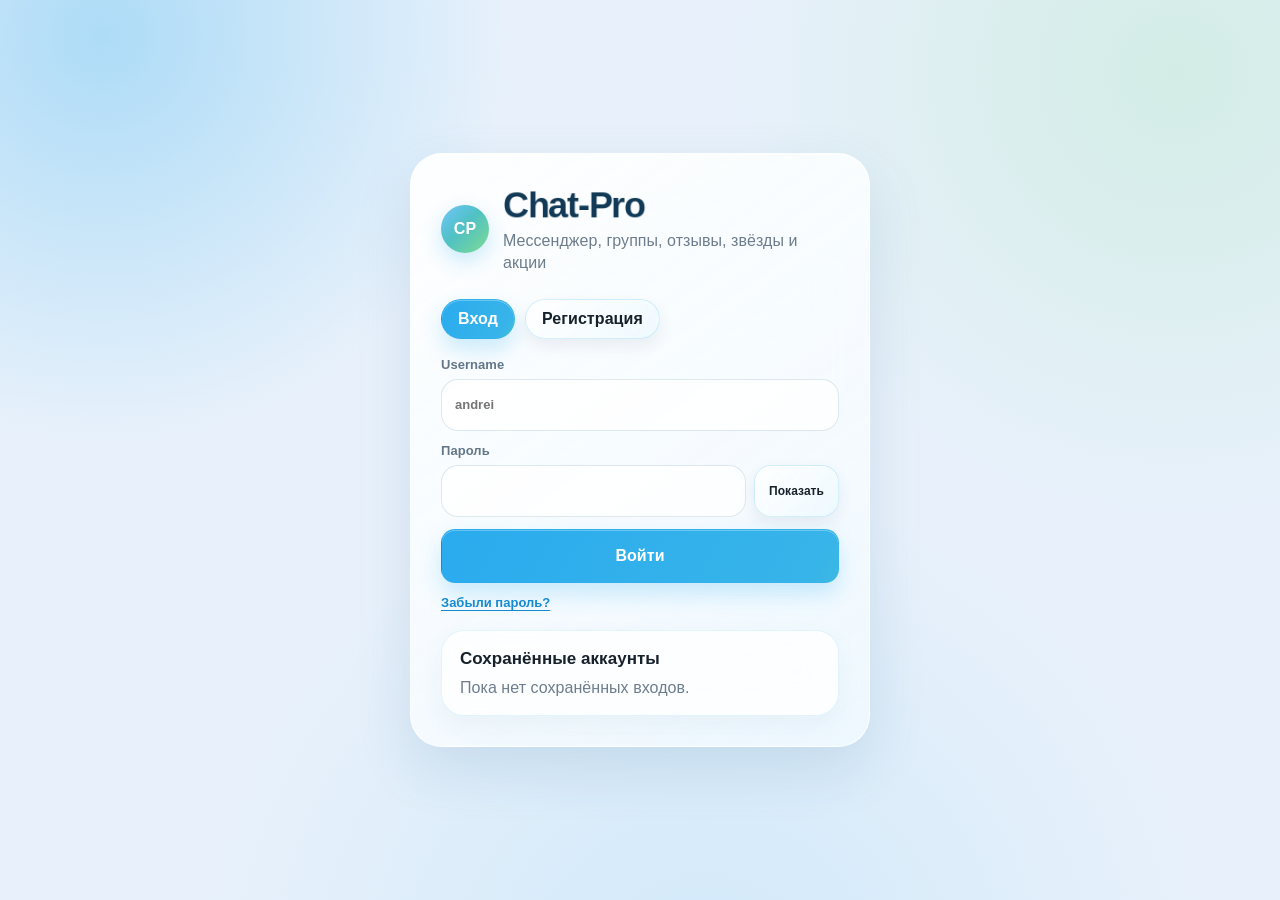
==== index.html @ 36c724dd "Первый коммит Chat-Pro" ====
<!doctype html>
<html lang="ru">
  <head>
    <meta charset="UTF-8" />
    <meta name="viewport" content="width=device-width, initial-scale=1.0" />
    <title>Chat-Pro</title>
    <meta name="theme-color" content="#111111" />
    <meta name="apple-mobile-web-app-capable" content="yes" />
    <meta name="apple-mobile-web-app-title" content="Chat-Pro" />
    <link rel="manifest" href="manifest.webmanifest" />
    <link rel="apple-touch-icon" href="icon.svg" />
    <link rel="icon" href="icon.svg" />
    <link rel="stylesheet" href="styles.css?v=20260812-2200" />
  </head>
  <body>
    <div class="page-loader" id="pageLoader" role="status" aria-live="polite"><span class="page-loader__spinner" aria-hidden="true"></span><span>Загрузка Chat-Pro</span></div>
    <div id="app"></div>
    <script src="app.js?v=20260812-2200"></script>
  </body>
</html>
---- styles.css ----
:root {
  color-scheme: light;
  --bg: #e8f1fb;
  --panel: rgba(255, 255, 255, 0.88);
  --card: #ffffff;
  --text: #17212b;
  --muted: #6d7d8d;
  --line: rgba(81, 107, 132, 0.2);
  --primary: #2aabee;
  --primary-dark: #168acd;
  --primary-rgb: 42, 171, 238;
  --accent: #7edb91;
  --danger: #e15555;
  --own-bubble: #ffffff;
  --other-bubble: #ffffff;
  --dialog-panel-color: #f4f8fc;
  --dialog-panel-background: var(--dialog-panel-color);
  --dialog-panel-text: #17212b;
  --dialog-panel-muted: #627487;
  --dialog-panel-line: rgba(81, 107, 132, .2);
  --dialog-panel-card: rgba(255, 255, 255, .82);
  --message-font: Inter, -apple-system, BlinkMacSystemFont, "Segoe UI", Arial, sans-serif;
  --shadow: 0 24px 80px rgba(31, 66, 99, 0.16);
  --night-outline: #65ddf8;
  --night-outline-rgb: 101, 221, 248;
  --night-glow-rgb: 33, 213, 240;
  --night-glow-low: .052;
  --night-glow-medium: .106;
  --night-glow-strong: .159;
  --night-glow-composer: .056;
  font-family: Inter, -apple-system, BlinkMacSystemFont, "Segoe UI", Arial, sans-serif;
}

body.theme-dark {
  color-scheme: dark;
  --bg: #111827;
  --panel: rgba(24, 35, 50, 0.92);
  --card: #1f2937;
  --text: #f3f6fb;
  --muted: #a6b3c2;
  --line: rgba(217, 226, 239, 0.15);
  --other-bubble: #263244;
  --shadow: 0 24px 80px rgba(0, 0, 0, 0.28);
}

* { box-sizing: border-box; }
body {
  min-height: 100vh;
  margin: 0;
  background:
    radial-gradient(circle at 12% 10%, rgba(42, 171, 238, 0.28), transparent 30%),
    radial-gradient(circle at 88% 18%, rgba(126, 219, 145, 0.24), transparent 34%),
    var(--bg);
  color: var(--text);
}
.page-loader { position: fixed; z-index: 1000; inset: 0; display: grid; gap: 14px; place-content: center; background: color-mix(in srgb, var(--bg) 82%, #fff); color: var(--text); font-weight: 800; letter-spacing: .01em; text-align: center; opacity: 1; transition: opacity .22s ease, visibility .22s ease; }
.page-loader--hidden { visibility: hidden; opacity: 0; pointer-events: none; }
.page-loader__spinner { width: 42px; height: 42px; margin: auto; border: 4px solid rgba(var(--primary-rgb), .2); border-top-color: var(--primary); border-radius: 50%; animation: page-loader-spin .72s linear infinite; }
@keyframes page-loader-spin { to { transform: rotate(360deg); } }
body[class*="site-background-"] { background-size: cover; background-position: center; background-attachment: fixed; }
body.site-background-default { background: radial-gradient(circle at 12% 10%, rgba(var(--primary-rgb), 0.28), transparent 30%), radial-gradient(circle at 88% 18%, rgba(126, 219, 145, 0.24), transparent 34%), var(--bg); }
button, input, textarea, select { font: inherit; }
button { cursor: pointer; }
.hidden { display: none !important; }

.auth-shell, .admin-login {
  display: grid;
  min-height: 100vh;
  padding: 24px;
  place-items: center;
}
.auth-card, .admin-login__card {
  width: min(460px, 100%);
  padding: 28px;
  border: 1px solid var(--line);
  border-radius: 28px;
  background: var(--panel);
  box-shadow: var(--shadow);
  backdrop-filter: blur(18px);
}
.brand { display: flex; gap: 14px; align-items: center; margin-bottom: 22px; }
.logo, .avatar {
  display: grid;
  flex: 0 0 auto;
  width: 48px;
  height: 48px;
  place-items: center;
  border-radius: 50%;
  background: linear-gradient(135deg, var(--primary), var(--accent));
  color: #fff;
  font-weight: 900;
}
img.avatar { object-fit: cover; }
.avatar.large {
  width: 86px;
  height: 86px;
  font-size: 28px;
}
h1, h2, h3 { margin: 0; }
.brand p, .muted { color: var(--muted); }
.tabs { display: flex; flex-wrap: wrap; gap: 8px; margin: 14px 0; }
.tab, .chip {
  border: 1px solid var(--line);
  border-radius: 999px;
  padding: 9px 13px;
  background: rgba(255, 255, 255, 0.45);
  color: var(--text);
  font-weight: 800;
}
.tab.active, .chip.active { background: var(--primary); color: #fff; border-color: var(--primary); }
.form { display: grid; gap: 12px; }
label { display: grid; gap: 6px; color: var(--muted); font-size: 13px; font-weight: 800; }
.auth-link { justify-self: start; padding: 0; border: 0; background: transparent; color: var(--primary-dark); font: inherit; font-size: 13px; font-weight: 800; text-decoration: underline; text-underline-offset: 3px; }
.auth-verification { width: min(460px, 100%); }
.wallpaper-picker { min-width: 0; margin: 0; padding: 0; border: 0; }
.wallpaper-picker legend { margin-bottom: 6px; color: var(--text); font-size: 15px; font-weight: 900; }
.wallpaper-picker .muted { margin: 0 0 10px; font-size: 12px; font-weight: 500; }
.wallpaper-chat-preview { min-height: 244px; overflow: hidden; margin: 0 0 12px; border: 1px solid rgba(255, 255, 255, .34); border-radius: 18px; background-size: cover; background-position: center; box-shadow: inset 0 1px rgba(255, 255, 255, .25), 0 9px 24px rgba(31, 66, 99, .12); }
.wallpaper-chat-preview header { display: flex; gap: 9px; align-items: center; padding: 11px 13px; border-bottom: 1px solid rgba(31, 51, 72, .12); background: var(--preview-dialog-panel, var(--dialog-panel-background, #f4f8fc)); color: #17212b; }
.wallpaper-preview-avatar { display: grid; width: 31px; height: 31px; place-items: center; border-radius: 50%; background: linear-gradient(135deg, #4eb5ef, #7edb91); color: #fff; font-size: 13px; font-weight: 900; }
.wallpaper-chat-preview header b, .wallpaper-chat-preview header small { display: block; }
.wallpaper-chat-preview header b { font-size: 13px; }
.wallpaper-chat-preview header small { margin-top: 1px; color: #5d7181; font-size: 11px; font-weight: 600; }
.wallpaper-preview-messages { display: flex; flex-direction: column; gap: 8px; padding: 13px; }
.wallpaper-preview-message { width: fit-content; max-width: 80%; margin: 0; padding: 8px 10px; border-radius: 13px 13px 13px 4px; background: var(--preview-other-bubble, #ffffff); color: var(--preview-other-text, #17212b); box-shadow: 0 3px 9px rgba(22, 38, 53, .12); font-size: 12px; font-weight: 400; line-height: 1.3; }
.wallpaper-preview-message.own { align-self: flex-end; border-radius: 13px 13px 4px; background: var(--preview-own-bubble, #ffffff); color: var(--preview-own-text, #17212b); }
.bubble-style-picker { min-width: 0; margin: 0; padding: 0; border: 0; }
.bubble-style-picker legend { margin-bottom: 6px; color: var(--text); font-size: 15px; font-weight: 900; }
.bubble-style-picker .muted { margin: 0 0 10px; font-size: 12px; font-weight: 500; }
.bubble-style-grid { display: grid; grid-template-columns: repeat(2, minmax(0, 1fr)); gap: 8px; }
.bubble-style-option { position: relative; display: grid; grid-template-columns: 72px minmax(0, 1fr); gap: 8px; align-items: center; min-height: 66px; padding: 6px; border: 1px solid var(--line); border-radius: 14px; background: rgba(114, 136, 158, .08); color: var(--text); cursor: pointer; transition: border-color .16s ease, box-shadow .16s ease, transform .16s ease; }
.bubble-style-option:hover { border-color: rgba(var(--primary-rgb), .4); }
.bubble-style-option.selected { border-color: var(--primary); box-shadow: none; }
.bubble-style-option input { position: absolute; width: 1px; height: 1px; opacity: 0; pointer-events: none; }
.bubble-style-option__preview { display: grid; min-height: 49px; place-items: center; border: 1px solid rgba(53, 97, 77, .12); border-radius: 11px; background: var(--bubble-preview); color: #17212b; box-shadow: inset 0 1px rgba(255, 255, 255, .55); font-size: 10px; font-weight: 800; }
.bubble-style-option b, .bubble-style-option small { display: block; overflow: hidden; text-overflow: ellipsis; white-space: nowrap; }
.bubble-style-option b { font-size: 12px; }
.bubble-style-option small { margin-top: 3px; color: var(--muted); font-size: 10px; font-weight: 600; }
.dialog-color-control input[type="color"] { position: absolute; width: 1px; height: 1px; opacity: 0; pointer-events: none; }
.dialog-color-controls { display: grid; grid-template-columns: repeat(2, minmax(0, 1fr)); gap: 10px; }
.dialog-color-control__button { display: inline-flex; width: fit-content; gap: 8px; align-items: center; padding: 5px 9px 5px 5px; border: 1px solid rgba(var(--primary-rgb), .18); border-radius: 999px; background: rgba(var(--primary-rgb), .07); color: var(--text); font-size: 12px; font-weight: 800; }
.dialog-color-control__button:hover, .dialog-color-control__button:focus-visible { border-color: rgba(var(--primary-rgb), .48); background: rgba(var(--primary-rgb), .13); }
.dialog-color-control__dot { display: block; width: 27px; height: 27px; border: 2px solid rgba(255, 255, 255, .88); border-radius: 50%; background: var(--dialog-color, #ffffff); box-shadow: 0 2px 7px rgba(23, 33, 43, .18); }
.dialog-color-control small { color: var(--muted); font-size: 11px; font-weight: 600; line-height: 1.3; }
.night-appearance-picker { display: grid; gap: 10px; min-width: 0; margin: 0; padding: 0; border: 0; }
.night-appearance-picker legend { margin-bottom: 6px; color: var(--text); font-size: 15px; font-weight: 900; }
.night-appearance-picker .muted { margin: 0; font-size: 12px; font-weight: 500; }
.night-appearance-toggle { display: flex; gap: 8px; align-items: center; color: var(--text); font-size: 13px; font-weight: 750; }
.night-appearance-toggle input { width: auto; accent-color: var(--primary); }
.night-glow-intensity { display: grid; grid-template-columns: 1fr auto; gap: 7px 12px; align-items: center; color: var(--text); font-weight: 750; }
.night-glow-intensity output { color: var(--primary-dark); font-size: 13px; font-weight: 900; }
.night-glow-intensity input[type="range"] { grid-column: 1 / -1; padding: 0; accent-color: var(--primary); }
.night-appearance-picker.uses-admin-defaults .dialog-color-control__button { opacity: .58; cursor: not-allowed; }
.appearance-color-grid { display: grid; grid-template-columns: repeat(2, minmax(0, 1fr)); gap: 10px; }
.admin-appearance-form { margin-top: 22px; padding-top: 18px; border-top: 1px solid var(--line); }
.admin-appearance-form h3 { margin: 0; font-size: 16px; }
.dialog-panel-picker { min-width: 0; margin: 0; padding: 0; border: 0; }
.dialog-panel-picker legend { margin-bottom: 6px; color: var(--text); font-size: 15px; font-weight: 900; }
.dialog-panel-picker .muted { margin: 0 0 10px; font-size: 12px; font-weight: 500; }
.dialog-panel-grid { display: grid; grid-template-columns: repeat(2, minmax(0, 1fr)); gap: 8px; }
.dialog-panel-option { position: relative; display: grid; grid-template-columns: 66px minmax(0, 1fr); gap: 8px; align-items: center; min-height: 68px; padding: 6px; border: 1px solid var(--line); border-radius: 14px; background: rgba(114, 136, 158, .08); color: var(--text); cursor: pointer; transition: border-color .16s ease, box-shadow .16s ease, transform .16s ease; }
.dialog-panel-option:hover { border-color: rgba(var(--primary-rgb), .4); }
.dialog-panel-option.selected { border-color: var(--primary); box-shadow: 0 5px 14px rgba(var(--primary-rgb), .12); }
.dialog-panel-option input { position: absolute; width: 1px; height: 1px; opacity: 0; pointer-events: none; }
.dialog-panel-option__preview { display: block; height: 54px; border: 1px solid rgba(255, 255, 255, .35); border-radius: 9px; background: var(--dialog-panel-background); box-shadow: inset 0 1px rgba(255, 255, 255, .22); }
.dialog-panel-option__preview.dialog-panel-style-custom { background: var(--dialog-panel-color); }
.dialog-panel-option b, .dialog-panel-option small { display: block; overflow: hidden; text-overflow: ellipsis; white-space: nowrap; }
.dialog-panel-option b { font-size: 12px; }
.dialog-panel-option small { margin-top: 3px; color: var(--muted); font-size: 10px; font-weight: 600; }
.site-color-preview { display: flex; width: 100%; gap: 10px; align-items: center; padding: 12px; border: 1px solid rgba(var(--primary-rgb), .22); border-radius: 14px; background: linear-gradient(135deg, rgba(var(--primary-rgb), .16), rgba(255,255,255,.3)); color: var(--text); text-align: left; }
.site-color-preview:hover, .site-color-preview:focus-visible { border-color: rgba(var(--primary-rgb), .55); box-shadow: 0 7px 16px rgba(var(--primary-rgb), .14); transform: translateY(-1px); }
.site-color-preview__dot { width: 36px; height: 36px; flex: 0 0 auto; border-radius: 12px; background: var(--preview-site-color, var(--primary)); box-shadow: 0 8px 16px rgba(var(--primary-rgb), .28); }
.site-color-preview b, .site-color-preview small { display: block; }
.site-color-preview small { margin-top: 2px; color: var(--muted); font-size: 12px; }
.site-background-preview { min-height: 166px; overflow: hidden; margin: 0 0 12px; border: 1px solid rgba(255, 255, 255, .38); border-radius: 18px; background-size: cover; background-position: center; box-shadow: inset 0 1px rgba(255, 255, 255, .26), 0 9px 24px rgba(31, 66, 99, .14); }
.site-background-preview__glass { display: flex; gap: 8px; align-items: center; padding: 11px; background: rgba(255, 255, 255, .72); color: #17212b; backdrop-filter: blur(12px); }
.site-background-preview__avatar { display: grid; width: 30px; height: 30px; place-items: center; border-radius: 10px; background: var(--primary); color: #fff; font-size: 11px; font-weight: 900; }
.site-background-preview__glass b, .site-background-preview__glass small { display: block; }
.site-background-preview__glass small { color: #5d7181; font-size: 10px; font-weight: 600; }
.site-background-preview__glass button { margin-left: auto; padding: 7px 9px; border: 0; border-radius: 9px; background: var(--primary); color: #fff; font-size: 10px; font-weight: 800; }
.site-background-preview__columns { display: grid; grid-template-columns: .85fr 1.4fr .85fr; gap: 7px; padding: 11px; }
.site-background-preview__columns span { display: grid; min-height: 86px; place-items: center; border: 1px solid rgba(255, 255, 255, .45); border-radius: 10px; background: rgba(255, 255, 255, .64); color: #314354; font-size: 11px; font-weight: 800; backdrop-filter: blur(10px); }
.site-background-preview.site-background-custom { background-image: var(--preview-site-background-image); }
.wallpaper-grid { display: grid; grid-template-columns: repeat(2, minmax(0, 1fr)); gap: 8px; }
.wallpaper-option { position: relative; display: grid; grid-template-columns: 66px minmax(0, 1fr); gap: 8px; align-items: center; min-height: 68px; padding: 6px; border: 1px solid var(--line); border-radius: 14px; background: rgba(114, 136, 158, 0.08); color: var(--text); cursor: pointer; transition: border-color .16s ease, box-shadow .16s ease, transform .16s ease; }
.wallpaper-option:hover { border-color: rgba(var(--primary-rgb), .4); }
.wallpaper-option.selected { border-color: var(--primary); box-shadow: none; }
.wallpaper-option input { position: absolute; width: 1px; height: 1px; opacity: 0; pointer-events: none; }
.wallpaper-preview { display: block; height: 54px; border-radius: 9px; box-shadow: inset 0 0 0 1px rgba(255, 255, 255, .2); }
.wallpaper-option b, .wallpaper-option small { display: block; overflow: hidden; text-overflow: ellipsis; white-space: nowrap; }
.wallpaper-option b { font-size: 12px; }
.wallpaper-option small { margin-top: 3px; color: var(--muted); font-size: 10px; font-weight: 600; }
input, textarea, select {
  width: 100%;
  border: 1px solid var(--line);
  border-radius: 14px;
  padding: 12px 13px;
  outline: none;
  background: var(--card);
  color: var(--text);
}
.password-field { display: grid; grid-template-columns: minmax(0, 1fr) auto; gap: 8px; }
.password-field input { min-width: 0; }
textarea { min-height: 76px; resize: vertical; }
input:focus, textarea:focus, select:focus { border-color: var(--primary); box-shadow: 0 0 0 4px rgba(42, 171, 238, 0.14); }
.button {
  border: 0;
  border-radius: 14px;
  padding: 11px 15px;
  background: rgba(114, 136, 158, 0.14);
  color: var(--text);
  font-weight: 900;
}
.button.primary { background: var(--primary); color: #fff; box-shadow: 0 10px 20px rgba(42, 171, 238, 0.22); }
.button.danger { background: var(--danger); color: #fff; }
.button.small { padding: 7px 10px; border-radius: 999px; font-size: 12px; }
button { transition: transform .16s ease, background-color .16s ease, border-color .16s ease, box-shadow .16s ease, opacity .16s ease; }
button:active { transform: scale(.96); }

.app-shell {
  position: relative;
  display: grid;
  grid-template-columns: 330px minmax(0, 1fr) 330px;
  width: min(1440px, calc(100vw - 24px));
  height: min(920px, calc(100vh - 24px));
  margin: 12px auto;
  overflow: hidden;
  border: 1px solid var(--line);
  border-radius: 28px;
  background: rgba(255, 255, 255, 0.42);
  box-shadow: var(--shadow);
}
.app-shell.without-rightbar { grid-template-columns: 330px minmax(0, 1fr); }
.app-shell > .sidebar, .app-shell > .chat-panel, .app-shell > .rightbar { position: relative; z-index: 1; }
body:not(.site-background-default) .app-shell { background: rgba(255, 255, 255, .18); border-color: rgba(255, 255, 255, .46); backdrop-filter: blur(12px); }
body:not(.site-background-default) .sidebar, body:not(.site-background-default) .rightbar, body:not(.site-background-default) .chat-panel:not(.chat-panel--channel-themed) { background: var(--dialog-panel-background); backdrop-filter: blur(20px) saturate(1.12); }
body.theme-dark:not(.site-background-default) .sidebar, body.theme-dark:not(.site-background-default) .rightbar, body.theme-dark:not(.site-background-default) .chat-panel:not(.chat-panel--channel-themed) { background: var(--dialog-panel-background); }
body:not(.site-background-default) .row, body:not(.site-background-default) .card { background: rgba(255, 255, 255, .76); backdrop-filter: blur(14px); }
body.theme-dark:not(.site-background-default) .row, body.theme-dark:not(.site-background-default) .card { background: rgba(31, 41, 55, .76); }
.sidebar, .rightbar, .chat-panel { min-width: 0; overflow: hidden; background: var(--panel); }
.sidebar, .rightbar { display: grid; grid-template-rows: auto minmax(0, 1fr); }
.sidebar { border-right: 1px solid var(--line); }
.rightbar { border-left: 1px solid var(--line); }
.profile { padding: 8px; border-bottom: 1px solid var(--line); }
.profile-trigger { display: flex; width: 100%; gap: 10px; align-items: center; padding: 6px; border: 0; border-radius: 16px; background: transparent; color: var(--text); text-align: left; }
.profile-trigger:hover { background: rgba(var(--primary-rgb), 0.1); }
.profile__body { min-width: 0; flex: 1; }
.profile strong, .profile span { display: block; overflow: hidden; text-overflow: ellipsis; white-space: nowrap; }
.profile-menu-arrow { color: var(--muted); font-size: 20px; font-weight: 900; }
.stars { color: #d99b00; font-weight: 900; }
.nav { display: none; grid-template-columns: repeat(2, 1fr); gap: 7px; padding: 12px; border-bottom: 1px solid var(--line); }
.nav.open { display: grid; }
.nav button { border: 0; border-radius: 14px; padding: 10px; background: transparent; color: var(--text); font-weight: 900; }
.nav-button { display: flex; gap: 8px; align-items: center; justify-content: flex-start; min-width: 0; text-align: left; transition: transform .18s ease, background-color .18s ease, color .18s ease, box-shadow .18s ease; }
.nav-button__icon { display: grid; flex: 0 0 auto; width: 25px; height: 25px; place-items: center; border-radius: 8px; background: rgba(var(--primary-rgb), .1); color: var(--primary-dark); font-size: 15px; transition: transform .2s ease, background-color .2s ease, color .2s ease; }
.nav-button__icon svg { display: block; width: 18px; height: 18px; }
.nav-button__label { min-width: 0; line-height: 1.2; overflow-wrap: anywhere; white-space: normal; }
.nav-button[data-section="settings"] .nav-button__icon { width: 30px; height: 30px; font-size: 19px; }
.nav-button:hover, .nav-button:focus-visible { background: rgba(var(--primary-rgb), .1); color: var(--primary-dark); transform: translateY(-1px); box-shadow: 0 6px 16px rgba(var(--primary-rgb), .12); }
.nav-button:hover .nav-button__icon, .nav-button:focus-visible .nav-button__icon { background: var(--primary); color: #fff; transform: rotate(-5deg) scale(1.08); }
.nav-button.active { background: rgba(var(--primary-rgb), .16); color: var(--primary-dark); }
.nav-button.active .nav-button__icon { background: var(--primary); color: #fff; }
.nav-button:active { transform: translateY(0) scale(.97); }
.list, .right-content { overflow: auto; padding: 12px; }
.row, .card {
  border: 1px solid var(--line);
  border-radius: 18px;
  padding: 12px;
  background: var(--card);
  margin-bottom: 10px;
}
.row { display: flex; gap: 10px; align-items: center; text-align: left; width: 100%; color: var(--text); }
button.row { border: 1px solid var(--line); }
button.row:hover, button.row.active { border-color: rgba(var(--primary-rgb), 0.55); background: rgba(var(--primary-rgb), 0.09); }
.chat-row { position: relative; margin-bottom: 10px; }
.chat-row .row { margin-bottom: 0; padding-right: 44px; }
.chat-row__aside { display: grid; min-width: 46px; justify-items: end; gap: 4px; align-self: stretch; padding-top: 1px; }
.chat-row__time { color: var(--muted); font-size: 11px; font-variant-numeric: tabular-nums; font-weight: 750; line-height: 1.2; white-space: nowrap; }
.chat-row__aside .unread-badge { margin: 0; }
.unread-badge { display: grid; min-width: 21px; height: 21px; place-items: center; margin-left: 6px; padding: 0 6px; border-radius: 999px; background: #e55757; color: #fff; box-shadow: 0 3px 8px rgba(192, 42, 42, .28); font-size: 11px; font-weight: 900; line-height: 1; }
.chat-row.has-unread .row__title, .chat-row.has-unread .row__sub { font-weight: 850; }
.chat-menu-button { position: absolute; top: 50%; right: 7px; width: 32px; height: 32px; padding: 0 0 2px; transform: translateY(-50%); border: 0; border-radius: 50%; background: transparent; color: var(--muted); font-size: 25px; line-height: 1; }
.chat-menu-button:hover, .chat-menu-button:focus-visible { background: rgba(42, 171, 238, 0.14); color: var(--primary-dark); }
.recommended-channels { margin-top: 20px; padding-top: 16px; border-top: 1px solid var(--line); }
.recommended-channels__title { display: flex; align-items: baseline; justify-content: space-between; gap: 10px; margin: 0 3px 10px; }
.recommended-channels__title b { font-size: 15px; }
.recommended-channels__title span { color: var(--muted); font-size: 11px; font-weight: 700; }
.recommended-channel { display: flex; align-items: center; justify-content: space-between; gap: 10px; margin-bottom: 9px; padding: 10px; border: 1px solid rgba(var(--primary-rgb), .2); border-radius: 16px; background: rgba(var(--primary-rgb), .055); }
.recommended-channel__info { display: flex; min-width: 0; flex: 1 1 auto; gap: 9px; align-items: center; padding: 0; border: 0; background: transparent; color: inherit; font: inherit; text-align: left; }
.recommended-channel__info > span { min-width: 0; }
.recommended-channel__info:hover b, .recommended-channel__info:focus-visible b { color: var(--primary-dark); }
.recommended-channel__info:focus-visible { outline: 2px solid var(--primary); outline-offset: 4px; border-radius: 10px; }
.recommended-channel b, .recommended-channel small { display: block; overflow: hidden; text-overflow: ellipsis; white-space: nowrap; }
.recommended-channel small { margin-top: 3px; color: var(--muted); font-size: 11px; }
.recommended-channel .button { flex: 0 0 auto; }
.chat-menu-overlay { position: fixed; z-index: 85; inset: 0; display: grid; place-items: center; padding: 18px; background: rgba(9, 20, 34, .58); }
.chat-menu { width: min(360px, 100%); overflow: hidden; border: 1px solid var(--line); border-radius: 22px; background: var(--card); box-shadow: var(--shadow); }
.chat-menu header { display: flex; align-items: center; justify-content: space-between; gap: 14px; padding: 18px 18px 14px; border-bottom: 1px solid var(--line); }
.chat-menu header div { min-width: 0; display: grid; gap: 3px; }
.chat-menu header b { overflow: hidden; text-overflow: ellipsis; white-space: nowrap; }
.chat-menu header small { color: var(--muted); }
.chat-menu header button { width: 32px; height: 32px; padding: 0; border: 0; border-radius: 50%; background: rgba(var(--primary-rgb), .1); color: var(--primary-dark); font-size: 23px; line-height: 1; }
.chat-menu__actions { display: grid; padding: 8px; }
.chat-menu__actions button { padding: 12px; border: 0; border-radius: 12px; background: transparent; color: var(--text); text-align: left; font: inherit; }
.chat-menu__actions button:hover, .chat-menu__actions button:focus-visible { background: rgba(var(--primary-rgb), .1); }
.chat-menu__actions button.danger { color: var(--danger); }
.chat-filters { display: flex; flex-wrap: wrap; gap: 6px; margin: 0 0 12px; }
.chat-filters .chip {
  position: relative;
  overflow: hidden;
  min-height: 34px;
  padding: 7px 12px;
  border-color: rgba(var(--primary-rgb), .16);
  background: rgba(var(--primary-rgb), .055);
  color: #17212b;
  font-size: 12px;
  font-weight: 850;
  transition: transform .18s ease, color .18s ease, border-color .18s ease, background .18s ease, box-shadow .18s ease;
}
.chat-filters .chip::before {
  position: absolute;
  inset: 0;
  content: "";
  background: linear-gradient(120deg, rgba(255,255,255,.44), transparent 55%);
  pointer-events: none;
}
.chat-filters .chip:hover, .chat-filters .chip:focus-visible {
  border-color: rgba(var(--primary-rgb), .4);
  background: rgba(var(--primary-rgb), .12);
  color: #0d4d73;
  box-shadow: 0 6px 14px rgba(var(--primary-rgb), .13);
  transform: translateY(-1px);
}
.chat-filters .chip.active {
  border-color: transparent;
  background: linear-gradient(135deg, var(--primary), var(--primary-dark));
  color: #fff;
  box-shadow: 0 7px 16px rgba(var(--primary-rgb), .26), inset 0 1px rgba(255,255,255,.28);
}
body.theme-dark .chat-filters .chip { color: #f7fbff; }
body.theme-dark .chat-filters .chip:hover, body.theme-dark .chat-filters .chip:focus-visible { color: #ffffff; }
.row__body { min-width: 0; flex: 1; }
.row__title { font-weight: 900; overflow: hidden; text-overflow: ellipsis; white-space: nowrap; }
.row__sub { color: var(--muted); font-size: 13px; overflow: hidden; text-overflow: ellipsis; white-space: nowrap; }
.saved-account { position: relative; }
.saved-account + .saved-account { margin-top: 8px; }
.saved-account__login { width: 100%; margin: 0; padding-right: 48px; }
.saved-account__remove { position: absolute; top: 50%; right: 10px; display: grid; width: 28px; height: 28px; place-items: center; padding: 0; border: 1px solid rgba(197, 70, 89, .18); border-radius: 9px; background: rgba(197, 70, 89, .08); color: #b53b53; font-size: 21px; line-height: 1; opacity: .72; transform: translateY(-50%); transition: background-color .18s ease, border-color .18s ease, color .18s ease, opacity .18s ease; }
.saved-account:hover .saved-account__remove, .saved-account__remove:focus-visible { opacity: 1; }
.saved-account__remove:hover, .saved-account__remove:focus-visible { border-color: rgba(197, 70, 89, .42); background: rgba(197, 70, 89, .15); color: #922941; }
.badge { display: inline-flex; align-items: center; gap: 5px; border-radius: 999px; padding: 4px 8px; background: rgba(42, 171, 238, 0.13); color: var(--primary-dark); font-size: 12px; font-weight: 900; }
.status-icon { border: 0; background: transparent; font-size: 18px; }
.profile-card { display: flex; align-items: center; gap: 14px; }
.small-profile { margin: 10px 0; }
.stories-row { display: flex; gap: 10px; overflow-x: auto; padding: 10px 0 2px; }
.story {
  flex: 0 0 112px;
  overflow: hidden;
  border: 1px solid var(--line);
  border-radius: 18px;
  background: rgba(42, 171, 238, 0.08);
  padding: 0;
  color: var(--text);
  text-align: left;
}
.story img { display: block; width: 100%; height: 130px; object-fit: cover; }
.story b, .story span { display: block; padding: 7px 8px 0; overflow: hidden; text-overflow: ellipsis; white-space: nowrap; }
.story span { padding-top: 2px; padding-bottom: 8px; color: var(--muted); font-size: 12px; }
.post {
  display: flex;
  gap: 10px;
  margin-top: 10px;
  padding: 12px;
  border: 1px solid var(--line);
  border-radius: 18px;
  background: rgba(255,255,255,0.45);
}
.post__body { min-width: 0; flex: 1 1 auto; }
.post__author { display: flex; align-items: center; justify-content: space-between; gap: 8px; margin-bottom: 5px; color: var(--text); font-size: 14px; font-weight: 800; }
.post__menu { display: grid; width: 30px; height: 30px; flex: 0 0 auto; place-items: center; padding: 0; border: 0; border-radius: 50%; background: rgba(var(--primary-rgb), .1); color: var(--primary-dark); font-size: 18px; line-height: 1; }
.post__menu:hover, .post__menu:focus-visible { background: rgba(var(--primary-rgb), .2); }
.post p { margin: 6px 0; white-space: pre-wrap; overflow-wrap: anywhere; }
.post-photo { display: block; width: 100%; max-height: min(520px, 65vh); margin-top: 8px; border-radius: 16px; background: #101923; object-fit: contain; }
.post-actions, .group-post-actions { display: flex; flex-wrap: wrap; gap: 7px; margin-top: 9px; }
.post-actions button, .group-post-actions button { border: 0; border-radius: 999px; padding: 5px 9px; background: rgba(var(--primary-rgb), .1); color: var(--primary-dark); font: inherit; font-size: 11px; font-weight: 800; }
.post-actions button:hover, .group-post-actions button:hover { background: rgba(var(--primary-rgb), .18); }
.post-reactions { display: flex; flex-wrap: wrap; gap: 5px; margin-top: 8px; }
.post-reactions span, .profile-post-viewer__reactions span { padding: 4px 8px; border-radius: 999px; background: rgba(var(--primary-rgb), .1); color: var(--primary-dark); font-size: 12px; font-weight: 800; }
.group-post-actions { margin-top: 7px; }
.owner-notifications { display: grid; gap: 8px; margin-top: 12px; border-color: rgba(var(--primary-rgb), .25); }
.owner-notifications > b { color: var(--primary-dark); }
.owner-notifications p { margin: 0; padding: 9px 10px; border-left: 3px solid var(--primary); border-radius: 8px; background: rgba(var(--primary-rgb), .08); font-size: 13px; line-height: 1.4; }
.media-button, .profile-avatar-button { padding: 0; border: 0; background: transparent; }
.media-button { display: block; width: 100%; overflow: hidden; border-radius: 16px; }
.media-button:hover .post-photo, .profile-avatar-button:hover .profile-avatar { filter: brightness(.92); transform: scale(1.01); }
.post-gallery { display: grid; grid-template-columns: repeat(auto-fill, minmax(130px, 1fr)); gap: 8px; margin-top: 12px; }
.gallery-photo { aspect-ratio: 1; padding: 0; overflow: hidden; border: 0; border-radius: 14px; background: var(--line); }
.gallery-photo img { width: 100%; height: 100%; object-fit: cover; transition: transform .2s ease; }
.gallery-photo:hover img { transform: scale(1.06); }
.profile-post-overlay { position: fixed; z-index: 110; inset: 0; display: grid; place-items: center; padding: 18px; background: rgba(5, 12, 20, .7); }
.profile-post-viewer { display: grid; width: min(760px, 100%); max-height: min(900px, 94vh); overflow: auto; border: 1px solid var(--line); border-radius: 22px; background: var(--card); box-shadow: 0 24px 80px rgba(0, 0, 0, .35); }
.profile-post-viewer header { display: flex; align-items: center; justify-content: space-between; gap: 12px; padding: 14px 16px; }
.profile-post-viewer header b, .profile-post-viewer header span { display: block; }
.profile-post-viewer header span { margin-top: 2px; color: var(--muted); font-size: 12px; }
.profile-post-viewer header button { display: grid; width: 34px; height: 34px; flex: 0 0 auto; place-items: center; padding: 0; border: 0; border-radius: 50%; background: rgba(var(--primary-rgb), .1); color: var(--primary-dark); font-size: 22px; }
.profile-post-viewer__media { display: block; width: 100%; max-height: 68vh; padding: 0; border: 0; background: #0c1520; }
.profile-post-viewer__media img { display: block; width: 100%; max-height: 68vh; object-fit: contain; }
.profile-post-viewer > p { margin: 0; padding: 14px 16px 4px; white-space: pre-wrap; overflow-wrap: anywhere; line-height: 1.45; }
.profile-post-viewer footer { display: grid; gap: 10px; padding: 14px 16px 16px; }
.profile-post-viewer__reactions, .profile-post-viewer__emoji-actions, .profile-post-viewer__actions { display: flex; flex-wrap: wrap; gap: 7px; align-items: center; }
.profile-post-viewer__actions { justify-content: space-between; }
.profile-post-viewer__emoji-actions button { display: grid; width: 34px; height: 34px; place-items: center; padding: 0; border: 0; border-radius: 50%; background: rgba(var(--primary-rgb), .1); font-size: 18px; }
.profile-post-viewer__emoji-actions button:hover, .profile-post-viewer__emoji-actions button:focus-visible { background: rgba(var(--primary-rgb), .2); transform: scale(1.08); }
.profile-post-viewer__emoji-actions button.active { background: var(--primary); box-shadow: 0 0 0 2px rgba(var(--primary-rgb), .22); transform: scale(1.06); }
.profile-post-viewer__send-reaction { display: grid; width: 36px; height: 36px; flex: 0 0 auto; place-items: center; padding: 0; border: 0; border-radius: 50%; background: var(--primary); color: #fff; font-size: 17px; line-height: 1; }
.profile-post-viewer__send-reaction:disabled { cursor: default; opacity: .42; }
.profile-post-viewer__send-reaction:not(:disabled):hover, .profile-post-viewer__send-reaction:not(:disabled):focus-visible { background: var(--primary-dark); transform: scale(1.06); }

.chat-panel { position: relative; display: flex; min-height: 0; flex-direction: column; }
.chat-body { position: relative; display: flex; min-height: 0; flex: 1 1 auto; }
.chat-head { display: flex; gap: 12px; align-items: center; padding: 14px 16px; border-bottom: 1px solid var(--line); background: rgba(255,255,255,0.35); }
.chat-identity { display: flex; min-width: 0; flex: 1; gap: 12px; align-items: center; }
.chat-profile-avatar, .chat-profile-name { padding: 0; border: 0; background: transparent; color: inherit; text-align: left; }
.chat-profile-avatar { display: grid; border-radius: 50%; }
.chat-profile-name { min-width: 0; }
.chat-profile-avatar .avatar, .chat-profile-name strong { transition: transform .18s ease, filter .18s ease, color .18s ease; }
.chat-profile-avatar:is(:hover, :focus-visible) .avatar { filter: brightness(.96); transform: scale(1.06); }
.chat-profile-name:is(:hover, :focus-visible) strong { color: var(--primary-dark); }
.chat-profile-avatar:active .avatar { filter: brightness(.96); transform: scale(1.06); }
.chat-profile-name:active strong { color: var(--primary-dark); }
.chat-profile-avatar:focus-visible, .chat-profile-name:focus-visible { outline: 2px solid var(--primary); outline-offset: 3px; }
.chat-head__body { min-width: 0; flex: 1; }
.chat-head__body span { display: block; color: var(--muted); font-size: 13px; }
.call-button {
  display: grid;
  width: 44px;
  height: 44px;
  place-items: center;
  padding: 0;
  border: 1px solid var(--line);
  border-radius: 50%;
  background: var(--card);
  box-shadow: 0 4px 12px rgba(36, 85, 131, 0.1);
  color: #1687e8;
}
.call-button svg { width: 20px; height: 20px; fill: none; stroke: currentColor; stroke-width: 1.8; stroke-linecap: round; stroke-linejoin: round; }
.call-button:hover { background: #eaf5ff; transform: translateY(-2px); box-shadow: 0 7px 16px rgba(36, 85, 131, .16); }
.messages { display: flex; min-height: 0; flex: 1 1 auto; flex-direction: column; gap: 10px; overflow: auto; padding: 18px 18px 12px; background: transparent; background-size: cover; background-position: center; }
.pinned-messages { position: relative; z-index: 4; display: flex; width: calc(100% - 28px); min-width: 0; max-width: calc(100% - 28px); min-height: 58px; gap: 8px; align-items: center; margin: 7px 14px; padding: 8px 11px; overflow: hidden; border: 1px solid rgba(42, 171, 238, 0.22); border-radius: 15px; background: rgba(255, 255, 255, 0.68); color: var(--text); transition: border-color .18s ease, box-shadow .18s ease, background-color .18s ease; }
.pinned-messages button { border: 0; background: transparent; color: inherit; }
.pinned-messages__content { display: grid; min-width: 0; max-width: 100%; flex: 1 1 0; align-content: center; gap: 2px; padding: 6px 9px; overflow: hidden; border-radius: 11px !important; text-align: left; transition: background-color .18s ease, color .18s ease; }
.pinned-messages__label { display: flex; min-width: 0; gap: 6px; align-items: center; color: var(--primary-dark); font-size: 11px; font-weight: 800; }
.pinned-messages__label > span { overflow: hidden; text-overflow: ellipsis; white-space: nowrap; }
.pinned-messages__pin-icon, .chat-row__pin-icon, .message__pin-icon { width: 15px; height: 15px; flex: 0 0 auto; vertical-align: -3px; }
.pinned-messages__text { display: block; overflow: hidden; color: var(--text); font-size: 13px; line-height: 1.3; text-overflow: ellipsis; white-space: nowrap; }
.pinned-messages__next, .pinned-messages__menu { display: grid; width: 27px; height: 27px; flex: 0 0 auto; place-items: center; padding: 0; border-radius: 50% !important; color: var(--muted) !important; font-size: 18px; line-height: 1; }
.pinned-messages__next { font-size: 16px; transform: rotate(-90deg); }
.pinned-messages__actions { position: relative; display: grid; flex: 0 0 auto; }
.pinned-messages__menu svg { width: 20px; height: 20px; fill: currentColor; stroke: none; }
.pinned-messages:hover, .pinned-messages:focus-within { border-color: rgba(var(--primary-rgb), .45); background: rgba(255, 255, 255, .84); box-shadow: 0 8px 18px rgba(30, 81, 122, .13); }
.pinned-messages:active { box-shadow: 0 4px 10px rgba(30, 81, 122, .11); }
.pinned-messages__content:hover, .pinned-messages__content:focus-visible { background: rgba(var(--primary-rgb), .09); }
.pinned-messages__content:hover .pinned-messages__text, .pinned-messages__content:focus-visible .pinned-messages__text { color: var(--primary-dark); }
.pinned-messages__next:hover, .pinned-messages__next:focus-visible, .pinned-messages__menu:hover, .pinned-messages__menu:focus-visible { background: rgba(var(--primary-rgb), .12) !important; color: var(--primary-dark) !important; }
.chat-background-default { background: var(--panel); }
.chat-background-whatsapp, .site-background-whatsapp {
  background-color: #e5ddd5;
  background-image:
    radial-gradient(circle at 7px 7px, rgba(94, 129, 111, .18) 0 1.5px, transparent 1.8px),
    radial-gradient(circle at 23px 17px, rgba(94, 129, 111, .13) 0 1px, transparent 1.3px),
    linear-gradient(135deg, transparent 46%, rgba(94, 129, 111, .11) 47% 52%, transparent 53%),
    linear-gradient(45deg, transparent 46%, rgba(94, 129, 111, .08) 47% 52%, transparent 53%);
  background-size: 30px 30px, 30px 30px, 30px 30px, 30px 30px;
}
.chat-background-mint, .site-background-mint { background: radial-gradient(ellipse 72% 100% at -12% 26%, rgba(227, 255, 150, .92), transparent 62%), radial-gradient(ellipse 90% 75% at 86% 5%, rgba(132, 255, 161, .74), transparent 60%), linear-gradient(120deg, #caffae 0%, #a4fb8f 49%, #8cf79a 100%); }
.chat-background-aurora, .site-background-aurora { background: radial-gradient(ellipse 74% 100% at -7% 63%, rgba(255, 55, 184, .84), transparent 51%), radial-gradient(ellipse 64% 82% at 52% 25%, rgba(0, 189, 255, .76), transparent 52%), linear-gradient(125deg, #a82cbd 0%, #007cd6 47%, #0c1f89 100%); }
.chat-background-noir, .site-background-noir { background: radial-gradient(ellipse 70% 110% at 8% 47%, rgba(29, 36, 111, .62), transparent 56%), radial-gradient(ellipse 60% 100% at 100% 68%, rgba(10, 71, 78, .62), transparent 61%), linear-gradient(120deg, #092032 0%, #0a032d 46%, #03031c 100%); }
.chat-background-cyan, .site-background-cyan { background: radial-gradient(ellipse 64% 120% at 100% 50%, rgba(0, 255, 220, .77), transparent 50%), radial-gradient(ellipse 54% 105% at 18% 54%, rgba(20, 205, 250, .72), transparent 59%), linear-gradient(105deg, #0b9bed 0%, #0952f5 50%, #05c8df 100%); }
.chat-background-mist, .site-background-mist { background: radial-gradient(ellipse 100% 95% at 0% 100%, rgba(236, 181, 230, .68), transparent 58%), radial-gradient(ellipse 80% 94% at 73% 6%, rgba(118, 60, 255, .66), transparent 60%), linear-gradient(160deg, #2856aa 0%, #527797 51%, #a0a58d 100%); }
.chat-background-sunset, .site-background-sunset { background: radial-gradient(circle at 15% 20%, rgba(255, 219, 159, .92), transparent 36%), linear-gradient(135deg, #ffdad0, #f0b4c8 52%, #b79ad8); }
.chat-background-ocean, .site-background-ocean { background: radial-gradient(circle at 88% 12%, rgba(177, 243, 255, .8), transparent 30%), linear-gradient(135deg, #b5e9f3, #8bc8e8 48%, #7295d8); }
.chat-background-lavender, .site-background-lavender { background: radial-gradient(circle at 18% 85%, rgba(255, 232, 255, .8), transparent 34%), linear-gradient(135deg, #efe0ff, #cbb9eb 50%, #a6aadf); }
.chat-background-forest, .site-background-forest { background: radial-gradient(circle at 80% 17%, rgba(221, 247, 179, .78), transparent 32%), linear-gradient(135deg, #cfe7cf, #9ccab5 52%, #79a997); }
.chat-background-midnight, .site-background-midnight { background: radial-gradient(circle at 78% 15%, rgba(111, 154, 221, .42), transparent 30%), linear-gradient(135deg, #1c2944, #2e426b 55%, #425887); }
.chat-background-ember, .site-background-ember { background: radial-gradient(ellipse 70% 80% at 8% 90%, rgba(255, 166, 81, .9), transparent 55%), radial-gradient(ellipse 70% 85% at 94% 0%, rgba(255, 92, 112, .7), transparent 54%), linear-gradient(135deg, #4b193f, #a63d4c 52%, #f08b5d); }
.chat-background-iris, .site-background-iris { background: radial-gradient(ellipse 75% 100% at 9% 12%, rgba(153, 109, 255, .9), transparent 57%), radial-gradient(ellipse 70% 90% at 95% 86%, rgba(255, 156, 218, .76), transparent 58%), linear-gradient(135deg, #30226f, #7045b4 51%, #b46cbe); }
.chat-background-custom { background-size: cover; background-position: center; }
.site-background-custom { background-image: var(--site-background-image); }
.chat-panel--channel-themed { color: var(--channel-panel-text, var(--text)); }
.chat-panel--channel-themed.chat-background-custom { background-image: var(--channel-background-image); }
.chat-panel--channel-themed .chat-head,
.chat-panel--channel-themed > .composer { border-color: color-mix(in srgb, var(--channel-panel-color, var(--dialog-panel-color)) 78%, var(--channel-panel-text, var(--text))); background: color-mix(in srgb, var(--channel-panel-color, var(--dialog-panel-color)) 90%, transparent); color: var(--channel-panel-text, var(--text)); }
.chat-panel--channel-themed .chat-head__body span { color: color-mix(in srgb, var(--channel-panel-text, var(--text)) 68%, transparent); }
.chat-panel--channel-themed .messages { background-color: transparent; }
.chat-panel--channel-themed .messages::before { background: rgba(255, 255, 255, .1); }
.chat-panel--channel-themed .pinned-messages,
.chat-panel--channel-themed .empty-chat-notice { background: color-mix(in srgb, var(--channel-panel-color, #ffffff) 84%, transparent); color: var(--channel-panel-text, var(--text)); }
.chat-panel--channel-themed .pinned-messages__text,
.chat-panel--channel-themed .empty-chat-notice p { color: color-mix(in srgb, var(--channel-panel-text, var(--text)) 72%, transparent); }
.empty { display: grid; height: 100%; place-items: center; padding: 24px; color: var(--muted); text-align: center; }
.empty__card { display: flex; width: min(470px, 100%); gap: 18px; align-items: center; padding: 28px; border: 1px solid rgba(var(--primary-rgb), .18); border-radius: 28px; background: linear-gradient(135deg, rgba(255, 255, 255, .82), rgba(227, 246, 255, .68)); box-shadow: 0 18px 42px rgba(34, 94, 132, .12), inset 0 1px rgba(255, 255, 255, .78); backdrop-filter: blur(16px); text-align: left; }
.empty__icon { display: grid; width: 64px; height: 64px; flex: 0 0 auto; place-items: center; border-radius: 22px; background: linear-gradient(145deg, #42c7ed, #348ce5); color: #fff; box-shadow: 0 10px 22px rgba(42, 171, 238, .3); }
.empty__icon svg { width: 31px; height: 31px; }
.empty__content { min-width: 0; }
.empty__eyebrow { color: var(--primary-dark); font-size: 11px; font-weight: 850; letter-spacing: .12em; text-transform: uppercase; }
.empty__card h2 { margin: 4px 0 7px; color: var(--text); font-size: clamp(24px, 3vw, 32px); letter-spacing: -.04em; }
.empty__card p { max-width: 330px; margin: 0; color: var(--muted); font-size: 14px; font-weight: 600; line-height: 1.5; }
.empty__tips { display: flex; flex-wrap: wrap; gap: 7px; margin-top: 15px; }
.empty__tips span { padding: 5px 9px; border-radius: 999px; background: rgba(var(--primary-rgb), .1); color: var(--primary-dark); font-size: 11px; font-weight: 800; }
body.theme-dark .empty__card { border-color: rgba(111, 209, 244, .2); background: linear-gradient(135deg, rgba(25, 53, 77, .88), rgba(24, 71, 84, .76)); }
.message { display: grid; flex: 0 0 auto; grid-template-columns: minmax(0, 1fr); align-self: stretch; width: 100%; color: var(--other-bubble-text, #17212b); font-family: var(--message-font); }
.message.message--with-author { grid-template-columns: 40px minmax(0, 1fr); align-items: start; }
.message.message--with-author .message__content { grid-column: 2; grid-row: 1; }
.message.own { justify-items: end; color: var(--own-bubble-text, #17212b); }
.message__content { display: flex; width: fit-content; min-width: 0; max-width: min(650px, 100%); flex-direction: column; align-items: flex-start; }
.message.own .message__content { align-items: flex-end; }
.message.selected .message__bubble { outline: 3px solid rgba(var(--primary-rgb), .62); outline-offset: 2px; }
.message__selected-marker { position: absolute; z-index: 1; top: -9px; right: -9px; display: grid; width: 24px; height: 24px; place-items: center; border: 2px solid #fff; border-radius: 50%; background: var(--primary); color: #fff; box-shadow: 0 3px 9px rgba(26, 75, 112, .28); pointer-events: none; }
.message__selected-marker svg { width: 15px; height: 15px; fill: none; stroke: currentColor; stroke-width: 2.6; }
body.theme-dark .message__selected-marker { border-color: #17243a; }
.message__bubble { width: fit-content; max-width: 100%; padding: 7px 12px; border-radius: 18px; background: var(--other-bubble); box-shadow: 0 4px 16px rgba(26, 42, 58, 0.08); }
.message.own .message__content { max-width: min(440px, 100%); }
.message.own .message__bubble { border-radius: 20px 20px 6px 20px; background: var(--own-bubble-background, var(--own-bubble)); }
.message__meta { display: inline-flex; float: right; gap: 4px; align-items: center; margin: 4px 0 -2px 10px; color: color-mix(in srgb, currentColor 62%, transparent); font-family: Inter, -apple-system, BlinkMacSystemFont, "Segoe UI", Arial, sans-serif; font-size: 10px; font-weight: 700; line-height: 1; }
.message__delivery-icon { display: inline-grid; width: 14px; height: 14px; place-items: center; }
.message__delivery-icon svg { width: 14px; height: 14px; fill: none; stroke: currentColor; stroke-linecap: round; stroke-linejoin: round; stroke-width: 2.2; }
.message__delivery--sending .message__delivery-icon { animation: message-delivery-spin .8s linear infinite; }
.message__delivery--failed { color: var(--danger); }
.message__delivery--read { color: var(--primary-dark); }
@keyframes message-delivery-spin { to { transform: rotate(360deg); } }
.message.pinned .message__bubble { outline: 2px solid rgba(42, 171, 238, 0.38); }
.message__forwarded { display: flex; gap: 4px; align-items: center; margin-bottom: 5px; color: var(--muted); font-size: 11px; font-weight: 750; line-height: 1.2; }
.message.own .message__forwarded { color: color-mix(in srgb, var(--own-bubble-text, #17212b) 68%, transparent); }
.shared-profile-card { display: flex; width: min(310px, 100%); gap: 10px; align-items: center; margin: 2px 0; padding: 9px; border: 1px solid rgba(var(--primary-rgb), .22); border-radius: 14px; background: rgba(var(--primary-rgb), .08); color: inherit; font: inherit; text-align: left; transition: background-color .18s ease, border-color .18s ease, transform .18s ease; }
.shared-profile-card:hover, .shared-profile-card:focus-visible { border-color: rgba(var(--primary-rgb), .5); background: rgba(var(--primary-rgb), .14); transform: translateY(-1px); }
.shared-profile-card__avatar { display: grid; width: 38px; height: 38px; flex: 0 0 auto; place-items: center; border-radius: 50%; background: var(--primary); color: #fff; font-size: 13px; font-weight: 800; object-fit: cover; }
.shared-profile-card > span { display: grid; min-width: 0; flex: 1; gap: 2px; }
.shared-profile-card b, .shared-profile-card small { overflow: hidden; text-overflow: ellipsis; white-space: nowrap; }
.shared-profile-card b { font-size: 13px; }
.shared-profile-card small { color: color-mix(in srgb, currentColor 64%, transparent); font-size: 12px; }
.shared-profile-card em { flex: 0 0 auto; color: var(--primary-dark); font-size: 11px; font-style: normal; font-weight: 800; }
.shared-profile-card--missing { cursor: default; opacity: .72; }
.message__text { max-width: 100%; white-space: pre-wrap; overflow-wrap: anywhere; font-family: var(--message-font); font-weight: 400; line-height: 1.4; }
.message__rss-text { display: grid; gap: 7px; margin-top: 8px; }
.message__rss-title { font-weight: 800; line-height: 1.35; }
.message__rss-description { min-width: 0; }
.message__rss-description.is-collapsed { display: -webkit-box; overflow: hidden; -webkit-box-orient: vertical; -webkit-line-clamp: 4; }
.message__rss-toggle { justify-self: start; padding: 0; border: 0; background: transparent; color: var(--primary-dark); font: inherit; font-size: 12px; font-weight: 800; cursor: pointer; }
.message__rss-toggle:hover, .message__rss-toggle:focus-visible { color: var(--primary); text-decoration: underline; text-underline-offset: 3px; }
.message__rss-link { max-width: 100%; overflow: hidden; color: var(--primary-dark); font-size: 12px; font-weight: 750; text-decoration: none; text-overflow: ellipsis; white-space: nowrap; }
.message__rss-link:hover, .message__rss-link:focus-visible { color: var(--primary); text-decoration: underline; text-decoration-thickness: 1px; text-underline-offset: 3px; }
.message__author { display: grid; width: 32px; height: 32px; grid-column: 1; grid-row: 1; place-items: center; margin: 0 8px 0 0; padding: 0; overflow: hidden; border: 0; border-radius: 50%; background: transparent; color: var(--text); }
.message__author-avatar { display: grid; width: 32px; height: 32px; place-items: center; border-radius: 50%; object-fit: cover; background: var(--primary); color: #fff; font-size: 12px; font-weight: 800; line-height: 1; text-align: center; }
.message__author:is(:hover, :focus-visible) .message__author-avatar { filter: brightness(.96); transform: scale(1.06); }
.message--system { align-self: center; max-width: min(560px, 95%); margin: 3px 0; padding: 6px 11px; border: 1px solid rgba(var(--primary-rgb), .17); border-radius: 999px; background: rgba(255, 255, 255, .58); color: var(--muted); font-size: 12px; font-weight: 700; line-height: 1.35; text-align: center; box-shadow: 0 4px 12px rgba(31, 65, 90, .06); backdrop-filter: blur(8px); }
body.theme-dark .chat-panel:not(.chat-panel--channel-themed) .message--system { background: rgba(15, 29, 49, .64); }
.message.own .reacts { align-self: flex-end; max-width: min(440px, 100%); }
.message-photo-button { display: block; max-width: 100%; padding: 0; overflow: hidden; border: 0; border-radius: 16px; background: transparent; cursor: zoom-in; }
.message-photo { display: block; max-width: 100%; max-height: 360px; border-radius: 16px; object-fit: cover; transition: transform .18s ease, filter .18s ease; }
.message-photo-button:hover .message-photo, .message-photo-button:focus-visible .message-photo { filter: brightness(.94); transform: scale(1.015); }
.message-video { position: relative; width: min(520px, 100%); overflow: hidden; border-radius: 16px; background: #080f18; }
.message-video video { display: block; width: 100%; max-height: 360px; background: #080f18; }
.message-video > button { position: absolute; top: 10px; right: 10px; display: grid; width: 34px; height: 34px; place-items: center; padding: 0; border: 0; border-radius: 50%; background: rgba(5, 12, 20, .72); color: #fff; font-size: 19px; opacity: 0; transition: opacity .18s ease, transform .18s ease; }
.message-video:hover > button, .message-video:focus-within > button { opacity: 1; }
.message-video > button:hover, .message-video > button:focus-visible { transform: scale(1.08); }
.message-audio { width: min(300px, 100%); }
.message--audio .message__bubble { width: max-content; max-width: min(300px, 100%); padding: 0; border: 0; background: transparent; box-shadow: none; }
.circle-message { position: relative; width: 210px; }
.circle-message__video { position: relative; width: 210px; height: 210px; }
.message-circle { display: block; width: 210px; height: 210px; border-radius: 50%; object-fit: cover; background: transparent; cursor: pointer; }
.circle-expand { position: absolute; top: 171px; right: 9px; display: grid; width: 34px; height: 34px; place-items: center; padding: 0; border: 0; border-radius: 50%; background: rgba(5, 12, 20, .72); color: white; font-size: 20px; opacity: 0; transition: opacity .18s ease, transform .18s ease; }
.circle-message:hover .circle-expand, .circle-message:focus-within .circle-expand, .circle-message.is-touched .circle-expand { opacity: 1; }
.circle-expand:hover { transform: scale(1.08); }
.circle-player { display: flex; max-height: 0; gap: 7px; align-items: center; margin-top: 0; padding: 0 5px; overflow: hidden; border: 1px solid transparent; border-radius: 12px; background: rgba(255, 255, 255, .12); box-shadow: none; backdrop-filter: blur(5px); opacity: 0; pointer-events: none; transform: translateY(-5px); transition: max-height .2s ease, margin-top .2s ease, padding .2s ease, opacity .16s ease, transform .2s ease, background-color .18s ease; }
.circle-message:hover .circle-player, .circle-message:focus-within .circle-player, .circle-message.is-touched .circle-player { max-height: 30px; margin-top: 4px; padding: 3px 5px; background: rgba(255, 255, 255, .25); opacity: .72; pointer-events: auto; transform: translateY(0); }
.circle-player button { display: grid; width: 22px; height: 22px; flex: 0 0 auto; place-items: center; padding: 0; border: 0; border-radius: 50%; background: rgba(var(--primary-rgb), .55); color: #fff; font-size: 10px; font-weight: 900; }
.circle-player input { min-width: 0; padding: 0; accent-color: var(--primary); }
.chat-row__pin-icon { margin-right: 4px; color: var(--primary-dark); }
.message-selection-toolbar { position: relative; z-index: 5; display: grid; flex: 0 0 auto; gap: 8px; padding: 8px 14px; background: rgba(236, 248, 255, .98); color: var(--text); box-shadow: 0 6px 14px rgba(26, 75, 112, .12); }
.message-selection-toolbar__count { min-width: 0; }
.message-selection-toolbar__actions { display: grid; width: 100%; min-width: 0; grid-template-columns: repeat(4, minmax(0, 1fr)); gap: 6px; }
.message-selection-toolbar__actions button { display: inline-flex; min-width: 0; min-height: 36px; gap: 7px; align-items: center; justify-content: center; padding: 7px 10px; border: 0; border-radius: 11px; background: rgba(var(--primary-rgb), .12); color: var(--primary-dark); font-size: 12px; font-weight: 800; line-height: 1.2; text-align: center; }
.message-selection-toolbar__actions button:hover { background: rgba(var(--primary-rgb), .2); }
.message-selection-toolbar__actions button svg { width: 18px; height: 18px; flex: 0 0 auto; fill: none; stroke: currentColor; }
body.theme-dark .message-selection-toolbar { background: rgba(22, 36, 58, .96); }
.composer { position: absolute; z-index: 3; right: 0; bottom: 0; left: 0; display: grid; grid-template-columns: auto minmax(0, 1fr) auto; gap: 6px; align-items: center; padding: 8px 12px; border-top: 0; background: transparent; box-shadow: none; }
.chat-search-panel { display: grid; grid-template-columns: minmax(0, 1fr) auto auto; gap: 8px; align-items: center; padding: 8px 14px; border-bottom: 1px solid var(--line); background: var(--panel); }
.chat-search-panel input { min-width: 0; border-radius: 999px; }
.chat-search-panel span { color: var(--muted); font-size: 12px; font-weight: 800; }
.chat-search-panel button { width: 32px; height: 32px; border: 0; border-radius: 50%; background: rgba(var(--primary-rgb), .1); color: var(--primary-dark); font-weight: 900; }
.chat-search-empty { align-self: center; justify-self: center; padding: 18px; border-radius: 18px; background: rgba(255,255,255,.72); }
.jump-to-latest { position: absolute; z-index: 5; right: 18px; bottom: 76px; display: grid; width: 34px; height: 34px; place-items: center; padding: 0; border: 1px solid rgba(255,255,255,.62); border-radius: 50%; background: var(--primary); color: white; box-shadow: 0 8px 18px rgba(42, 171, 238, .34), inset 0 1px rgba(255,255,255,.32); font-size: 19px; font-weight: 900; }
.jump-to-latest:hover { background: var(--primary-dark); transform: translateY(-2px); }
.unread-divider { display: flex; justify-content: center; margin: 10px 0 4px; color: #6552bd; font-size: 11px; font-weight: 900; text-transform: uppercase; letter-spacing: .05em; }
.unread-divider::before, .unread-divider::after { display: none; content: none; }
.unread-divider span { padding: 4px 10px; border: 1px solid rgba(101, 82, 189, .2); border-radius: 999px; background: rgba(119, 102, 204, .12); white-space: nowrap; }
.composer-tools { display: flex; flex-wrap: wrap; gap: 4px; align-items: center; }
.composer-context { grid-column: 1 / -1; display: grid; grid-template-columns: auto auto minmax(0, 1fr); gap: 8px; align-items: center; padding: 8px 11px; border-left: 3px solid var(--primary); border-radius: 14px; background: rgba(var(--primary-rgb), .1); color: var(--text); }
.composer-context button { width: 24px; height: 24px; border: 0; border-radius: 50%; background: rgba(var(--primary-rgb), .14); color: var(--primary-dark); font-weight: 900; }
.composer-context b { font-size: 12px; }
.composer-context span { overflow: hidden; color: var(--muted); font-size: 12px; text-overflow: ellipsis; white-space: nowrap; }
.composer-attachment { display: flex; grid-column: 1 / -1; gap: 8px; align-items: center; padding: 8px 11px; border: 1px solid rgba(var(--primary-rgb), .22); border-radius: 14px; background: rgba(var(--primary-rgb), .08); }
.composer-attachment b { min-width: 0; flex: 1; overflow: hidden; font-size: 12px; text-overflow: ellipsis; white-space: nowrap; }
.composer-attachment button { display: grid; width: 24px; height: 24px; place-items: center; padding: 0; border: 0; border-radius: 50%; background: rgba(var(--primary-rgb), .14); color: var(--primary-dark); font-size: 17px; }
.composer-icon {
  display: inline-grid;
  width: 38px;
  height: 38px;
  place-items: center;
  padding: 0;
  border: 0;
  border-radius: 50%;
  background: transparent;
  color: #52616d;
}
.composer-icon:hover { background: rgba(42, 171, 238, 0.13); color: var(--primary-dark); }
.composer-icon svg { width: 29px; height: 29px; fill: none; stroke: currentColor; stroke-width: 2.1; stroke-linecap: round; stroke-linejoin: round; }
.attach-button { cursor: pointer; }
.composer textarea { min-height: 52px; max-height: 120px; border: 0; border-radius: 25px; padding: 14px 17px; box-shadow: 0 2px 8px rgba(45, 77, 110, .08); }
.emoji-panel, .reaction-picker { display: flex; flex-wrap: wrap; gap: 5px; padding: 8px; border: 1px solid var(--line); border-radius: 16px; background: var(--card); }
.emoji-panel { grid-column: 2 / -1; }
.emoji-panel, .reaction-picker { max-height: 240px; overflow-y: auto; }
.emoji-panel button, .reaction-picker button { border: 0; border-radius: 10px; padding: 6px 8px; background: rgba(42, 171, 238, 0.1); font-size: 18px; }
.emoji-panel__tabs { display: flex; width: 100%; gap: 6px; padding-bottom: 4px; border-bottom: 1px solid var(--line); }
.emoji-panel .emoji-panel__tab { padding: 5px 9px; border-radius: 999px; color: var(--muted); font-size: 12px; font-weight: 800; }
.emoji-panel .emoji-panel__tab.active { background: var(--primary); color: #fff; }
.emoji-panel__content { display: flex; flex-wrap: wrap; width: 100%; gap: 5px; }
.emoji-panel__empty { width: 100%; margin: 5px 2px; color: var(--muted); font-size: 12px; font-weight: 600; }
.reaction-picker { margin-top: 7px; }
.reaction-picker__head { display: flex; width: 100%; align-items: center; justify-content: space-between; padding: 0 2px 3px; color: var(--text); font-size: 12px; }
.reaction-picker__close { width: 26px; height: 26px; padding: 0 !important; border-radius: 50% !important; color: var(--muted); font-size: 20px !important; line-height: 1; }
.reaction-picker__emojis { display: flex; flex-wrap: wrap; gap: 5px; width: 100%; }
.reacts {
  display: flex;
  width: fit-content;
  max-width: min(650px, 100%);
  flex-flow: row wrap;
  align-self: flex-start;
  gap: 5px;
  margin-top: 6px;
}
.reacts button { flex: 0 0 auto; border: 0; border-radius: 999px; padding: 4px 8px; background: rgba(42, 171, 238, 0.12); white-space: nowrap; }
.message-reaction-burst { position: fixed; z-index: 110; font-size: 42px; filter: drop-shadow(0 8px 14px rgba(18, 65, 98, .28)); pointer-events: none; animation: message-reaction-pop .72s cubic-bezier(.2, .8, .3, 1) forwards; }
.message__reply { display: grid; width: 100%; gap: 2px; margin-bottom: 6px; padding: 6px 8px; border: 0; border-left: 3px solid var(--primary); border-radius: 10px; background: rgba(var(--primary-rgb), .1); color: var(--text); text-align: left; }
.message__reply b, .message__reply span { overflow: hidden; text-overflow: ellipsis; white-space: nowrap; }
.message__reply b { font-size: 12px; }
.message__reply span { color: var(--muted); font-size: 12px; }
.message__edited { display: inline-block; margin-left: 6px; color: var(--muted); font-size: 11px; font-weight: 700; }
.message-menu-overlay { position: fixed; z-index: 90; inset: 0; display: grid; place-items: center; padding: 18px; background: rgba(9, 20, 34, .58); }
.message-menu { width: min(390px, 100%); max-height: min(680px, 90vh); overflow: auto; border: 1px solid var(--line); border-radius: 22px; background: var(--card); box-shadow: var(--shadow); }
.message-menu header { display: flex; align-items: flex-start; justify-content: space-between; gap: 12px; padding: 17px 18px 12px; border-bottom: 1px solid var(--line); }
.message-menu header b, .message-menu header small { display: block; }
.message-menu header small { margin-top: 3px; color: var(--muted); font-size: 12px; }
.message-menu header button { display: grid; width: 32px; height: 32px; flex: 0 0 auto; place-items: center; padding: 0; border: 0; border-radius: 50%; background: rgba(var(--primary-rgb), .1); color: var(--primary-dark); font-size: 21px; }
.message-menu__preview { display: -webkit-box; margin: 12px 18px 4px; overflow: hidden; color: var(--muted); font-size: 13px; line-height: 1.4; -webkit-box-orient: vertical; -webkit-line-clamp: 2; }
.message-menu__actions { display: grid; padding: 8px; }
.message-menu__actions > button { display: flex; gap: 10px; align-items: center; padding: 12px; border: 0; border-radius: 12px; background: transparent; color: var(--text); font: inherit; font-weight: 750; text-align: left; }
.message-menu__actions > button:hover, .message-menu__actions > button:focus-visible { background: rgba(var(--primary-rgb), .1); color: var(--primary-dark); }
.message-menu__actions > button.danger { color: var(--danger); }
.message-menu__icon { width: 19px; height: 19px; flex: 0 0 auto; fill: none; stroke: currentColor; }
.message-menu__nested { display: grid; gap: 2px; margin: 0 4px 4px; padding: 5px; border-radius: 12px; background: rgba(var(--primary-rgb), .08); }
.message-menu__nested button { padding: 9px 10px; border: 0; border-radius: 8px; background: transparent; color: var(--text); font: inherit; font-size: 13px; font-weight: 750; text-align: left; }
.message-menu__nested button:hover, .message-menu__nested button:focus-visible { background: rgba(var(--primary-rgb), .12); color: var(--primary-dark); }
.message-menu__nested button.danger { color: var(--danger); }
.message-menu__reactions { display: flex; flex-wrap: wrap; gap: 6px; padding: 8px 10px; }
.message-menu__reactions button { width: 36px; height: 36px; padding: 0; border: 0; border-radius: 10px; background: rgba(var(--primary-rgb), .1); font-size: 20px; }
.message-menu__reactions button:hover, .message-menu__reactions button:focus-visible { background: rgba(var(--primary-rgb), .2); transform: scale(1.07); }
.member-manager-overlay { position: fixed; z-index: 120; inset: 0; display: grid; place-items: center; padding: 18px; background: rgba(9, 20, 34, .58); }
.story-share-overlay { z-index: 110; }
.member-manager { width: min(480px, 100%); max-height: min(620px, 90vh); display: grid; gap: 14px; padding: 20px; border: 1px solid var(--line); border-radius: 24px; background: var(--card); box-shadow: var(--shadow); }
.member-manager header { display: flex; align-items: flex-start; justify-content: space-between; gap: 12px; }
.member-manager header b, .member-manager header small { display: block; }
.member-manager header small { margin-top: 3px; color: var(--muted); font-size: 12px; }
.member-manager__close { width: 34px; height: 34px; padding: 0; border: 0; border-radius: 50%; background: rgba(var(--primary-rgb), .1); color: var(--primary-dark); font-size: 22px; line-height: 1; }
.member-manager__list { display: grid; gap: 8px; min-height: 90px; overflow: auto; }
.member-manager__list > .muted { margin: auto; }
.member-manager__user { display: flex; width: 100%; gap: 10px; align-items: center; padding: 8px; border: 1px solid var(--line); border-radius: 16px; background: transparent; color: var(--text); text-align: left; }
.secret-chat-creator { overflow-y: auto; }
.secret-chat-creator .form { display: grid; gap: 12px; }
.secret-chat-members { min-width: 0; padding: 10px 12px; border: 1px solid var(--line); border-radius: 16px; }
.secret-chat-members legend { padding: 0 5px; font-weight: 800; }
.secret-chat-members > div { display: grid; gap: 7px; max-height: 210px; overflow: auto; }
.secret-chat-member { position: relative; display: grid; grid-template-columns: 38px minmax(0, 1fr) 22px; gap: 10px; align-items: center; min-height: 56px; padding: 8px; border: 1px solid transparent; border-radius: 14px; cursor: pointer; }
.secret-chat-member:hover { background: rgba(var(--primary-rgb), .06); }
.secret-chat-member:has(input:checked) { border-color: rgba(var(--primary-rgb), .4); background: rgba(var(--primary-rgb), .1); }
.secret-chat-member input { position: absolute; width: 1px; height: 1px; opacity: 0; pointer-events: none; }
.secret-chat-member .avatar { width: 38px; height: 38px; font-size: 13px; }
.secret-chat-member span { display: grid; min-width: 0; }
.secret-chat-member b, .secret-chat-member small { overflow: hidden; text-overflow: ellipsis; white-space: nowrap; }
.secret-chat-member i { display: grid; width: 22px; height: 22px; place-items: center; border: 2px solid var(--line); border-radius: 50%; transition: .18s ease; }
.secret-chat-member input:checked + .avatar + span + i { border-color: var(--primary); background: var(--primary); }
.secret-chat-member input:checked + .avatar + span + i::after { width: 8px; height: 4px; border: solid #fff; border-width: 0 0 2px 2px; content: ""; transform: rotate(-45deg) translateY(-1px); }
.secret-chat-members small { color: var(--muted); }
.search-secret-results { display: grid; gap: 8px; margin-top: 10px; }
.secret-chat-search-form { grid-template-columns: minmax(0, 1fr) auto; align-items: end; }
.secret-chat-search-form .button { min-height: 42px; }
.secret-chat-search-results { min-height: 0; }
.secret-chat-divider { display: flex; align-items: center; gap: 10px; margin: 16px 0; color: var(--muted); font-size: 12px; font-weight: 800; }
.secret-chat-divider::before, .secret-chat-divider::after { height: 1px; flex: 1; content: ""; background: var(--line); }
.member-manager__user:hover { border-color: rgba(var(--primary-rgb), .38); background: rgba(var(--primary-rgb), .05); }
.member-manager__user .avatar { width: 38px; height: 38px; font-size: 13px; }
.member-manager__user span { min-width: 0; flex: 1; }
.member-manager__user b, .member-manager__user small { display: block; overflow: hidden; text-overflow: ellipsis; white-space: nowrap; }
.member-manager__user small { margin-top: 2px; color: var(--muted); font-size: 12px; }
.member-manager__user em { color: var(--primary-dark); font-size: 12px; font-style: normal; font-weight: 800; }
.group-card-overlay { position: fixed; z-index: 95; inset: 0; display: grid; place-items: center; padding: 18px; background: rgba(9, 20, 34, .58); }
.group-card { width: min(660px, 100%); max-height: min(800px, 92vh); overflow: auto; border: 1px solid var(--line); border-radius: 26px; background: var(--card); box-shadow: var(--shadow); }
.group-card__header { display: flex; align-items: flex-start; justify-content: space-between; gap: 14px; padding: 20px; border-bottom: 1px solid var(--line); }
.group-card__identity { display: flex; min-width: 0; gap: 13px; align-items: center; }
.group-card__avatar { display: grid; width: 60px; height: 60px; flex: 0 0 auto; place-items: center; border-radius: 50%; background: var(--primary); color: #fff; font-size: 20px; font-weight: 800; object-fit: cover; }
.group-card__identity b, .group-card__identity small { display: block; overflow: hidden; text-overflow: ellipsis; white-space: nowrap; }
.group-card__identity b { font-size: 18px; }
.group-card__identity small, .group-card__section-head small { margin-top: 3px; color: var(--muted); font-size: 12px; }
.group-card__header > button { display: grid; width: 34px; height: 34px; flex: 0 0 auto; place-items: center; padding: 0; border: 0; border-radius: 50%; background: rgba(var(--primary-rgb), .1); color: var(--primary-dark); font-size: 22px; }
.group-card__form, .group-card__section { display: grid; gap: 11px; padding: 18px 20px; border-bottom: 1px solid var(--line); }
.group-card__form label { display: grid; gap: 5px; color: var(--muted); font-size: 12px; font-weight: 750; }
.group-card__form textarea { min-height: 74px; resize: vertical; }
.group-card__form-actions, .group-card__section-head { display: flex; gap: 9px; align-items: center; justify-content: space-between; }
.group-card__header > button:hover, .group-card__header > button:focus-visible { background: rgba(var(--primary-rgb), .18); transform: rotate(90deg); }
.group-card .button.small { min-height: 34px; padding: 7px 11px; border: 1px solid rgba(var(--primary-rgb), .24); border-radius: 11px; background: linear-gradient(135deg, rgba(var(--primary-rgb), .13), rgba(126, 219, 145, .14)); color: var(--primary-dark); font-size: 12px; font-weight: 800; box-shadow: inset 0 1px rgba(255,255,255,.45); }
.group-card .button.small:hover, .group-card .button.small:focus-visible { border-color: rgba(var(--primary-rgb), .46); background: linear-gradient(135deg, rgba(var(--primary-rgb), .22), rgba(126, 219, 145, .22)); transform: translateY(-1px); }
.group-card .button.danger { border-color: rgba(222, 77, 88, .3); background: linear-gradient(135deg, #ef6370, #dd4858); color: #fff; box-shadow: 0 8px 18px rgba(209, 57, 76, .2); }
.group-card__section-head > div { min-width: 0; }
.group-card__section-head b, .group-card__section-head small { display: block; }
.group-card__members { display: grid; gap: 7px; }
.group-card__member { display: flex; min-width: 0; gap: 9px; align-items: center; padding: 8px; border: 1px solid var(--line); border-radius: 16px; }
.group-card__member-avatar { display: grid; width: 38px; height: 38px; flex: 0 0 auto; place-items: center; border-radius: 50%; background: var(--primary); color: #fff; font-size: 13px; font-weight: 800; line-height: 1; text-align: center; object-fit: cover; }
.group-card__member-info { display: grid; min-width: 0; flex: 1; padding: 0; border: 0; background: transparent; color: var(--text); font: inherit; text-align: left; }
.group-card__member-info b, .group-card__member-info small { overflow: hidden; text-overflow: ellipsis; white-space: nowrap; }
.group-card__member-info small { color: var(--muted); font-size: 12px; }
.group-card__member-info:hover b { color: var(--primary-dark); text-decoration: underline; }
.group-card__role { flex: 0 0 auto; color: var(--muted); font-size: 11px; font-weight: 800; }
.group-card__role--owner { color: #c57600; }
.group-card__role--admin { color: var(--primary-dark); }
.group-card__role--author { color: var(--primary-dark); }
.group-card__member-action { flex: 0 0 auto; padding: 6px 8px; border: 0; border-radius: 9px; background: rgba(var(--primary-rgb), .1); color: var(--primary-dark); font: inherit; font-size: 11px; font-weight: 800; }
.group-card__section--tools { background: linear-gradient(125deg, rgba(var(--primary-rgb), .075), rgba(126, 219, 145, .07)); }
.group-card__section--media { background: rgba(var(--primary-rgb), .035); }
.group-card__section--subscriber-count { padding-block: 20px; background: linear-gradient(125deg, rgba(var(--primary-rgb), .08), rgba(126, 219, 145, .08)); }
.group-card__section--subscriber-count strong { display: grid; min-width: 58px; min-height: 44px; place-items: center; padding: 4px 10px; border: 1px solid rgba(var(--primary-rgb), .2); border-radius: 14px; background: var(--card); color: var(--primary-dark); font-size: 20px; line-height: 1; }
.channel-settings { display: grid; gap: 8px; }
.channel-setting { display: grid; grid-template-columns: minmax(0, 1fr) auto; gap: 16px; align-items: center; min-height: 62px; padding: 11px 12px; border: 1px solid var(--line); border-radius: 14px; background: rgba(var(--primary-rgb), .045); color: var(--text); }
.channel-setting span { min-width: 0; }
.channel-setting b, .channel-setting small { display: block; }
.channel-setting b { font-size: 13px; }
.channel-setting small { margin-top: 3px; color: var(--muted); font-size: 11px; font-weight: 600; line-height: 1.35; }
.channel-setting input { width: 19px; height: 19px; margin: 0; accent-color: var(--primary); }
.channel-settings__actions { display: flex; flex-wrap: wrap; gap: 8px; padding-top: 3px; }
.telegram-link-status { margin: 0; padding: 9px 11px; border: 1px solid rgba(var(--primary-rgb), .16); border-radius: 12px; background: rgba(var(--primary-rgb), .06); color: var(--muted); font-size: 12px; line-height: 1.4; }
.rss-sources { display: grid; gap: 9px; margin: 4px 0 0; }
.rss-sources .panel-title { margin: 0; }
.rss-source-list { display: grid; gap: 8px; max-height: 280px; overflow: auto; }
.rss-source { display: flex; gap: 10px; align-items: center; padding: 10px 11px; border: 1px solid var(--line); border-radius: 13px; background: rgba(var(--primary-rgb), .045); }
.rss-source > div { min-width: 0; flex: 1; }
.rss-source b, .rss-source small, .rss-source em { display: block; overflow: hidden; text-overflow: ellipsis; white-space: nowrap; }
.rss-source b { font-size: 13px; }
.rss-source small, .rss-source em { margin-top: 3px; color: var(--muted); font-size: 11px; font-style: normal; }
.rss-source__error { color: var(--danger) !important; }
.rss-source .button { flex: 0 0 auto; }
.channel-appearance-dialog { width: min(760px, 100%); }
.channel-appearance-dialog .wallpaper-picker { min-width: 0; margin: 0; padding: 0; border: 0; }
.channel-appearance-dialog .wallpaper-picker legend { margin-bottom: 8px; color: var(--text); font-size: 13px; font-weight: 800; }
.channel-appearance-dialog .wallpaper-grid { grid-template-columns: repeat(auto-fit, minmax(185px, 1fr)); }
.channel-appearance-dialog .wallpaper-preview.chat-background-custom { background-image: var(--channel-custom-preview, none); }
.invite-link { display: grid; grid-template-columns: minmax(0, 1fr) auto; gap: 8px; align-items: center; padding: 8px; border: 1px solid var(--line); border-radius: 14px; background: rgba(var(--primary-rgb), .05); }
.invite-link code { min-width: 0; overflow: hidden; color: var(--primary-dark); font-size: 12px; text-overflow: ellipsis; white-space: nowrap; }
.document-link, .message-document { display: flex; gap: 8px; align-items: center; padding: 10px 12px; border: 1px solid rgba(var(--primary-rgb), .2); border-radius: 13px; background: rgba(var(--primary-rgb), .07); color: var(--text); text-decoration: none; }
.document-link { font-size: 13px; font-weight: 750; }
.message-document { max-width: 320px; }
.message-document span { font-size: 22px; }
.message-document b { min-width: 0; overflow: hidden; font-size: 13px; text-overflow: ellipsis; white-space: nowrap; }
.message-document small { margin-left: auto; color: var(--primary-dark); font-size: 11px; font-weight: 800; }
.channel-comments { margin-top: 7px; }
.channel-comments button { display: inline-flex; min-width: 30px; min-height: 30px; gap: 4px; align-items: center; justify-content: center; padding: 4px 7px; border: 1px solid rgba(var(--primary-rgb), .35); border-radius: 999px; background: rgba(var(--primary-rgb), .18); color: var(--primary-dark); box-shadow: 0 2px 7px rgba(var(--primary-rgb), .13); font: inherit; font-size: 14px; font-weight: 850; line-height: 1; }
.channel-comments button:hover, .channel-comments button:focus-visible { border-color: rgba(var(--primary-rgb), .58); background: var(--primary); color: #fff; box-shadow: 0 5px 12px rgba(var(--primary-rgb), .28); }
.channel-comments button svg { width: 17px; height: 17px; fill: none; stroke: currentColor; stroke-linecap: round; stroke-linejoin: round; stroke-width: 2.25; }
.channel-comments button span { font-size: 11px; line-height: 1; }
.channel-comment-list { display: grid; gap: 9px; max-height: 260px; overflow: auto; }
.channel-comment-list article { padding: 10px 12px; border-radius: 13px; background: rgba(var(--primary-rgb), .07); }
.channel-comment-list article b, .channel-comment-list article small { font-size: 12px; }
.channel-comment-list article small { color: var(--muted); }
.channel-comment-list article p { margin: 4px 0; white-space: pre-wrap; }
.channel-comment__author { display: flex; min-width: 0; gap: 7px; align-items: center; }
.channel-comment__avatar { width: 25px; height: 25px; flex: 0 0 auto; border-radius: 50%; object-fit: cover; font-size: 10px; }
.channel-comment__automated { padding: 2px 6px; border-radius: 999px; background: rgba(var(--primary-rgb), .12); color: var(--primary-dark); font-size: 10px; font-weight: 800; }
.channel-comment-photo { display: block; width: min(100%, 260px); margin-top: 7px; padding: 0; overflow: hidden; border: 0; border-radius: 11px; background: transparent; }
.channel-comment-photo img { display: block; width: 100%; max-height: 260px; object-fit: cover; }
.channel-comment-join { padding: 8px 0 0; }
.channel-comment-join .button { margin-top: 4px; }
.admin-automated-commenters { display: grid; gap: 7px; margin: 0; padding: 10px; border: 1px solid var(--line); border-radius: 12px; }
.admin-automated-commenters legend { padding: 0 4px; color: var(--muted); font-size: 12px; font-weight: 800; }
.admin-automated-commenters label { display: flex; gap: 7px; align-items: center; color: var(--text); font-size: 13px; }
.admin-automated-commenters input { width: 16px; height: 16px; margin: 0; accent-color: var(--primary); }
.group-card__member-action.danger { background: rgba(222, 77, 88, .1); color: var(--danger); }
.group-card__photos { display: grid; grid-template-columns: repeat(auto-fill, minmax(92px, 1fr)); gap: 7px; }
.group-card__photos button, .group-card__circles button { position: relative; padding: 0; overflow: hidden; border: 0; border-radius: 12px; background: #1b2a40; }
.group-card__photos img { display: block; width: 100%; aspect-ratio: 1; object-fit: cover; }
.group-card__media-list, .group-card__circles { display: grid; gap: 8px; }
.group-card__media-list > b, .group-card__circles > b { font-size: 13px; }
.group-card__media-list audio { width: 100%; }
.group-card__circles > div { display: flex; gap: 8px; overflow: auto; }
.group-card__circles button { width: 92px; height: 92px; flex: 0 0 auto; border-radius: 50%; }
.group-card__circles video { display: block; width: 100%; height: 100%; object-fit: cover; }
.group-card__circles span { position: absolute; inset: 0; display: grid; place-items: center; color: #fff; font-size: 23px; text-shadow: 0 2px 8px #000; }
.group-card__footer { display: flex; flex-wrap: wrap; gap: 9px; justify-content: flex-end; padding: 16px 20px; background: rgba(var(--primary-rgb), .025); }
.group-card__footer--channel { justify-content: space-between; border-top: 1px solid var(--line); background: rgba(var(--primary-rgb), .055); }
.group-card__buy-stars { display: inline-flex; align-items: center; gap: 7px; }
.group-card__buy-stars span { color: #fff0a6; font-size: 16px; line-height: 1; text-shadow: 0 1px 5px rgba(99, 70, 0, .36); }
.chat-head--group { cursor: pointer; }
.chat-head--group:hover { background: rgba(var(--primary-rgb), .035); }
.recording-overlay { position: fixed; z-index: 50; inset: 0; display: grid; place-items: center; padding: 18px; background: rgba(9, 20, 34, .58); }
.recording-card { width: min(420px, 100%); padding: 22px; border-radius: 24px; background: var(--card); box-shadow: var(--shadow); text-align: center; }
.recording-circle-card video { display: block; width: min(250px, 80vw); height: min(250px, 80vw); margin: 0 auto 16px; border-radius: 50%; background: #142036; object-fit: cover; }
.recording-status { display: flex; align-items: center; justify-content: center; gap: 8px; font-weight: 900; }
.recording-status b { min-width: 42px; }
.recording-dot { width: 11px; height: 11px; border-radius: 50%; background: #ef4f5f; box-shadow: 0 0 0 3px rgba(239, 79, 95, .16); }
.voice-wave { display: flex; align-items: center; justify-content: center; gap: 3px; height: 62px; margin: 18px 0 8px; }
.voice-wave i { display: block; width: 4px; height: 6px; border-radius: 999px; background: var(--primary); transition: height .08s linear; }
.recording-actions { display: flex; justify-content: center; flex-wrap: wrap; gap: 10px; margin-top: 18px; }

.panel-title { display: flex; align-items: center; justify-content: space-between; gap: 8px; margin-bottom: 10px; }
.panel-title > div { min-width: 0; }
.panel-title small { display: block; margin-top: 5px; color: var(--muted); font-size: 12px; }
.grid { display: grid; gap: 10px; }
.two { grid-template-columns: repeat(2, minmax(0, 1fr)); }
.review-score { font-size: 28px; font-weight: 900; }
.positive { color: #20a45a; }
.negative { color: var(--danger); }
.review-search { display: grid; grid-template-columns: minmax(0, 1fr) auto; gap: 8px; margin: 12px 0; }
.review-suggestions-title { margin: 16px 0 -4px; color: var(--muted); font-size: 12px; font-weight: 800; }
.review-source-list, .review-feed { display: grid; gap: 10px; margin-top: 14px; }
.review-source { display: flex; width: 100%; align-items: center; justify-content: space-between; gap: 12px; border: 1px solid var(--line); color: var(--text); text-align: left; }
.review-source:hover { border-color: rgba(var(--primary-rgb), .45); transform: translateY(-1px); }
.review-source b, .review-source small { display: block; overflow: hidden; text-overflow: ellipsis; white-space: nowrap; }
.review-source small { margin-top: 4px; color: var(--muted); }
.review-source__counts { display: flex; flex: 0 0 auto; gap: 8px; font-weight: 900; }
.review-page__url { overflow-wrap: anywhere; font-weight: 800; }
.review-source-type { display: inline-block; margin-left: 7px; padding: 3px 6px; border-radius: 999px; background: rgba(var(--primary-rgb), .12); color: var(--primary-dark); font-size: 10px; font-weight: 800; vertical-align: middle; }
.review-summary { display: grid; grid-template-columns: repeat(3, minmax(0, 1fr)); gap: 8px; margin-top: 14px; }
.review-summary > div { display: grid; gap: 3px; padding: 10px; border-radius: 14px; background: rgba(var(--primary-rgb), .08); text-align: center; }
.review-summary b { font-size: 22px; }
.review-summary span { color: var(--muted); font-size: 11px; font-weight: 700; }
.review-related { display: grid; gap: 8px; margin-top: 16px; }
.review-related > div, .review-item__links { display: flex; flex-wrap: wrap; gap: 6px; }
.review-related button, .review-item__links button { max-width: 100%; padding: 6px 9px; overflow: hidden; border: 0; border-radius: 999px; background: rgba(var(--primary-rgb), .12); color: var(--primary-dark); font: inherit; font-size: 12px; font-weight: 750; text-overflow: ellipsis; white-space: nowrap; }
.review-empty { margin-top: 14px; text-align: center; }
.review-form { margin-top: 14px; }
.review-form__hint { margin: 0; color: var(--muted); font-size: 12px; line-height: 1.4; }
.review-item { display: grid; gap: 10px; margin: 0; }
.review-item p { margin: 0; white-space: pre-wrap; overflow-wrap: anywhere; }
.review-item__head { display: flex; align-items: center; justify-content: space-between; gap: 8px; }
.review-item__head small { color: var(--muted); font-size: 11px; }
.review-item__rating { padding: 5px 8px; border-radius: 999px; background: rgba(var(--primary-rgb), .08); font-size: 11px; font-weight: 800; }
.review-item__source { overflow: hidden; color: var(--muted); font-size: 12px; font-weight: 750; text-overflow: ellipsis; white-space: nowrap; }
.review-item__city { color: var(--muted); font-size: 12px; }
.review-media { width: fit-content; max-width: 100%; padding: 0; overflow: hidden; border: 0; border-radius: 14px; background: #142036; }
.review-media img, .review-video { display: block; max-width: min(360px, 100%); max-height: 360px; border-radius: 14px; object-fit: contain; background: #142036; }
.toast { position: fixed; right: 16px; bottom: 16px; z-index: 200; max-width: 420px; padding: 13px 16px; border-radius: 16px; background: #17212b; color: white; box-shadow: var(--shadow); }
.toast.error { background: var(--danger); }
.incoming-call, .call-overlay { position: fixed; z-index: 30; inset: 0; display: grid; place-items: center; padding: 18px; background: rgba(10, 20, 31, 0.52); }
.incoming-call > div, .call-window { width: min(460px, 100%); padding: 24px; border-radius: 24px; background: var(--card); box-shadow: var(--shadow); text-align: center; }
.incoming-call p { color: var(--muted); }
.call-window { width: min(760px, 100%); }
.incoming-call__actions, .call-window__head, .call-window__view-actions, .call-control { display: flex; align-items: center; gap: 8px; }
.incoming-call__actions { justify-content: center; margin-top: 18px; }
.call-window__head { justify-content: space-between; gap: 16px; text-align: left; }
.call-window__head h2, .call-window__head p { margin: 0; }
.call-window__head p { margin-top: 4px; color: var(--muted); }
.call-window__view-actions { flex-wrap: wrap; justify-content: flex-end; }
.call-control { justify-content: center; }
.call-control__icon { width: 18px; height: 18px; flex: 0 0 auto; }
.call-action--accept { border-color: #22b967; background: #27c56d; color: #fff; box-shadow: 0 8px 18px rgba(26, 177, 91, .3); }
.call-action--accept:hover, .call-action--accept:focus-visible { background: #18ae59; box-shadow: 0 10px 22px rgba(26, 177, 91, .4); }
.call-videos { position: relative; display: grid; min-height: 340px; margin: 18px 0; overflow: hidden; border-radius: 26px; background: radial-gradient(circle at 20% 18%, rgba(91, 195, 238, .2), transparent 34%), #08131f; box-shadow: inset 0 1px rgba(255,255,255,.08), 0 16px 34px rgba(5, 18, 31, .2); }
.call-videos video { width: 100%; height: 100%; min-height: 130px; border: 2px solid rgba(255,255,255,.12); border-radius: 22px; background: #07111d; object-fit: contain; transform: scaleX(-1); transition: border-color .18s ease, box-shadow .18s ease, background .18s ease; }
.call-videos__remote { min-height: 340px; padding: 8px; }
.call-videos__local { position: absolute; right: 16px; bottom: 16px; z-index: 2; width: min(32%, 190px) !important; height: min(34%, 150px) !important; min-height: 104px !important; padding: 5px; border-radius: 20px !important; background: rgba(6, 17, 29, .92) !important; box-shadow: 0 14px 32px rgba(0,0,0,.32), inset 0 1px rgba(255,255,255,.14); }
.call-videos__remote.is-speaking-remote, .call-videos__local.is-speaking-local { border-color: rgba(111, 211, 232, .46); box-shadow: 0 0 0 1px rgba(92, 225, 255, .08), 0 0 10px rgba(72, 206, 255, .1); }
.call-videos.audio-only video { display: none; }
.call-videos.audio-only::after { content: "☎"; display: grid; min-height: 240px; place-items: center; border-radius: 18px; background: linear-gradient(135deg, var(--primary), var(--accent)); color: white; font-size: 84px; }
.call-actions { display: flex; flex-wrap: wrap; gap: 10px; justify-content: center; }
.call-overlay.is-fullscreen { z-index: 120; padding: 0; background-color: #06111d; }
.call-overlay.is-fullscreen .call-window { display: flex; width: 100vw; height: 100vh; max-width: none; flex-direction: column; padding: max(18px, env(safe-area-inset-top)) max(18px, env(safe-area-inset-right)) max(18px, env(safe-area-inset-bottom)) max(18px, env(safe-area-inset-left)); border: 0; border-radius: 0; background: rgba(5, 15, 26, .72); color: #fff; }
.call-overlay.is-fullscreen .call-window__head p { color: rgba(255,255,255,.72); }
.call-overlay.is-fullscreen .call-videos { min-height: 0; flex: 1; margin: 16px 0; border-radius: 28px; }
.call-overlay.is-fullscreen .call-videos__remote { min-height: 0; border-radius: 28px; object-fit: cover; }
.call-overlay.is-fullscreen .call-videos__local { right: 22px; bottom: 22px; width: min(28vw, 320px) !important; height: min(25vh, 220px) !important; }
.call-overlay.is-fullscreen .call-videos.audio-only::after { min-height: 0; }
.call-overlay.is-minimized { z-index: 19; place-items: end; padding: 14px; background: transparent; pointer-events: none; }
.call-overlay.is-minimized .call-window { width: min(360px, calc(100vw - 28px)); padding: 12px; border-radius: 18px; box-shadow: 0 12px 28px rgba(17, 38, 58, .28); pointer-events: auto; }
.call-overlay.is-minimized .call-window__head { align-items: center; }
.call-overlay.is-minimized .call-window__head h2 { max-width: 165px; overflow: hidden; font-size: 14px; text-overflow: ellipsis; white-space: nowrap; }
.call-overlay.is-minimized .call-window__head p { font-size: 12px; }
.call-overlay.is-minimized .call-videos, .call-overlay.is-minimized [data-toggle-call-fullscreen], .call-overlay.is-minimized .call-actions > :not([data-end-call]) { display: none; }
.call-overlay.is-minimized .call-actions { position: absolute; right: 12px; bottom: 12px; }
.call-overlay.is-minimized .call-actions [data-end-call] { width: 36px; height: 36px; padding: 0; border-radius: 50%; }
.call-overlay.is-minimized .call-actions [data-end-call] span { display: none; }
.profile-screen { min-height: 100vh; background: var(--bg); }
.profile-screen__head { position: sticky; z-index: 2; top: 0; display: grid; grid-template-columns: 44px 1fr 44px; align-items: center; padding: 12px max(16px, calc((100vw - 1000px) / 2)); border-bottom: 1px solid var(--line); background: var(--panel); backdrop-filter: blur(16px); text-align: center; }
.back-button, .media-overlay__close { width: 40px; height: 40px; padding: 0; border: 0; border-radius: 50%; background: rgba(42, 171, 238, .12); color: var(--primary-dark); font-size: 26px; line-height: 1; }
.profile-screen__content { width: min(860px, calc(100% - 28px)); margin: 28px auto 60px; }
.profile-hero { display: flex; align-items: center; gap: 20px; padding: 22px; border-radius: 28px; background: linear-gradient(135deg, rgba(42, 171, 238, .18), rgba(126, 219, 145, .16)); }
.profile-hero h1 { font-size: clamp(24px, 4vw, 38px); }
.profile-avatar { width: 118px !important; height: 118px !important; font-size: 36px !important; border: 4px solid var(--card); box-shadow: 0 10px 28px rgba(31, 66, 99, .16); }
.profile-editor { display: grid; grid-template-columns: repeat(3, minmax(0, 1fr)); gap: 12px; margin-top: 14px; }
.profile-publications { display: grid; gap: 14px; margin-top: 14px; }
.profile-publications .card { margin: 0; }
.level-card h2 { margin-top: 8px; }
.level-card ul, .card ul { padding-left: 20px; line-height: 1.7; }
.level-current-limits .muted { margin: 8px 0 12px; }
.level-next-reward { display: grid; gap: 3px; margin: 12px 0; padding: 10px 12px; border-radius: 13px; background: rgba(var(--primary-rgb), .09); color: var(--primary-dark); font-size: 13px; }
.level-next-reward span { font-weight: 800; }
.level-limits__toggle { margin-top: 10px; }
.level-limits { margin-top: 9px; padding: 8px 11px; border: 1px solid rgba(var(--primary-rgb), .14); border-radius: 13px; background: rgba(var(--primary-rgb), .045); }
.level-limits[hidden] { display: none; }
.level-limits__list { margin: 0; }
.media-overlay { position: fixed; z-index: 100; inset: 0; display: grid; place-items: center; padding: 28px; background: rgba(5, 12, 20, .92); }
.media-overlay img { max-width: 100%; max-height: 100%; border-radius: 12px; object-fit: contain; box-shadow: 0 24px 80px rgba(0, 0, 0, .45); }
.media-overlay__close { position: fixed; top: 18px; right: 18px; background: rgba(255,255,255,.16); color: white; }
.circle-overlay { position: fixed; z-index: 100; inset: 0; display: grid; place-items: center; padding: 20px; background: rgba(5, 12, 20, .94); }
.circle-viewer { width: min(760px, 100%); }
.circle-viewer header { display: flex; align-items: center; justify-content: space-between; gap: 12px; margin-bottom: 14px; color: white; font-weight: 800; }
.circle-back { display: inline-flex; align-items: center; gap: 8px; padding: 10px 14px; border: 0; border-radius: 999px; background: rgba(255,255,255,.16); color: white; font-weight: 800; }
.circle-back:hover, .circle-back:focus-visible { background: rgba(255,255,255,.26); }
.circle-viewer video { display: block; width: min(78vmin, 620px); height: min(78vmin, 620px); margin: 0 auto; border-radius: 50%; background: #050c14; object-fit: cover; box-shadow: 0 24px 80px rgba(0, 0, 0, .55); }
.circle-viewer__player { display: flex; width: min(78vmin, 620px); box-sizing: border-box; gap: 9px; align-items: center; margin: 12px auto 0; padding: 7px 10px; border: 1px solid rgba(181, 229, 248, .16); border-radius: 999px; background: rgba(12, 45, 67, .58); backdrop-filter: blur(8px); }
.circle-viewer__player button { display: grid; width: 28px; height: 22px; flex: 0 0 auto; place-items: center; padding: 0; border: 0; border-radius: 999px; background: rgba(77, 190, 222, .7); color: #fff; font-size: 10px; font-weight: 900; }
.circle-viewer__player input { width: 100%; min-width: 0; appearance: none; -webkit-appearance: none; height: 3px; border: 0; border-radius: 999px; background: linear-gradient(90deg, rgba(101, 220, 244, .72) 0 var(--circle-progress, 0%), rgba(207, 243, 252, .34) var(--circle-progress, 0%) 100%); cursor: pointer; }
.circle-viewer__player input::-webkit-slider-thumb { width: 4px; height: 4px; border: 0; border-radius: 50%; -webkit-appearance: none; appearance: none; background: #b5f4ff; }
.circle-viewer__player input::-moz-range-progress { height: 3px; border-radius: 999px; background: rgba(101, 220, 244, .72); }
.circle-viewer__player input::-moz-range-track { height: 3px; border: 0; border-radius: 999px; background: rgba(207, 243, 252, .34); }
.circle-viewer__player input::-moz-range-thumb { width: 4px; height: 4px; border: 0; border-radius: 50%; background: #b5f4ff; }
.story-overlay { position: fixed; z-index: 100; inset: 0; display: grid; place-items: center; padding: 20px; background: rgba(5, 12, 20, .92); }
.story-viewer { position: relative; width: min(430px, 100%); max-height: 94vh; overflow: auto; border-radius: 22px; background: var(--card); color: var(--text); }
.story-viewer > img { display: block; width: 100%; max-height: 62vh; object-fit: contain; background: #111; }
.story-viewer > p { margin: 0; padding: 12px 16px; }
.story-viewer .media-overlay__close { position: absolute; z-index: 1; top: 10px; right: 10px; }
.story-reaction-panel { padding: 12px; border-top: 1px solid var(--line); background: linear-gradient(135deg, rgba(42, 171, 238, .08), rgba(126, 219, 145, .07)); }
.story-reactions { display: flex; justify-content: space-between; gap: 6px; padding: 0; }
.story-reactions button { display: grid; width: 42px; height: 42px; place-items: center; padding: 0; border: 1px solid transparent; border-radius: 50%; background: rgba(255,255,255,.56); box-shadow: 0 4px 12px rgba(28, 71, 103, .08); font-size: 21px; transition: transform .18s ease, background .18s ease, border-color .18s ease; }
.story-reactions button:hover, .story-reactions button.active { border-color: rgba(var(--primary-rgb), .28); background: rgba(255,255,255,.9); transform: translateY(-3px) scale(1.08); }
.story-send-reaction { display: flex; width: 100%; align-items: center; justify-content: center; gap: 8px; min-height: 38px; margin-top: 10px; padding: 8px 14px; border: 0; border-radius: 999px; background: var(--primary); color: white; font-weight: 800; transition: opacity .18s ease, transform .18s ease; }
.story-send-reaction svg { width: 17px; height: 17px; }
.story-send-reaction:not(:disabled):hover { transform: translateY(-1px); }
.story-send-reaction:disabled { opacity: .46; cursor: default; }
.story-reply { display: grid; grid-template-columns: minmax(0, 1fr) auto; gap: 8px; padding: 0 12px 12px; }
.story-reply input { min-width: 0; border: 1px solid var(--line); border-radius: 14px; padding: 10px 12px; background: var(--bg); color: var(--text); }
.story-actions { display: grid; grid-template-columns: repeat(2, minmax(0, 1fr)); gap: 8px; padding: 0 12px 12px; }
.story-reaction-burst { position: fixed; z-index: 120; font-size: 64px; filter: drop-shadow(0 14px 24px rgba(0,0,0,.3)); pointer-events: none; animation: story-reaction-pop .82s ease-out forwards; }
.story-hide-author { display: grid; width: 34px; height: 34px; place-items: center; margin: 0 12px 12px auto; padding: 0; border: 1px solid rgba(var(--primary-rgb), .18); border-radius: 50%; background: rgba(var(--primary-rgb), .08); color: var(--primary-dark); font-size: 15px; }
.story-insights { padding: 14px; border-top: 1px solid var(--line); }
.story-insights .row { margin: 8px 0 0; }
.story-insights small { display: block; color: var(--muted); }
.story-viewer-row { display: grid; grid-template-columns: minmax(0, 1fr) auto; gap: 8px; align-items: center; }
.story-privacy-card { display: grid; gap: 12px; }
.story-privacy-results, .story-privacy-lists { display: grid; gap: 10px; }
.story-privacy-lists { grid-template-columns: repeat(2, minmax(0, 1fr)); }
.story-privacy-result { display: grid; grid-template-columns: auto minmax(0, 1fr) auto auto; gap: 8px; align-items: center; padding: 8px; border: 1px solid var(--line); border-radius: 16px; background: rgba(var(--primary-rgb), .05); }
.story-privacy-result small, .story-privacy-lists small { display: block; color: var(--muted); }
.story-editor-overlay { position: fixed; z-index: 105; inset: 0; display: grid; place-items: center; padding: 18px; background: rgba(5, 12, 20, .78); backdrop-filter: blur(8px); }
.story-editor { width: min(900px, 100%); max-height: 94vh; overflow: auto; border: 1px solid rgba(255,255,255,.2); border-radius: 24px; background: var(--card); box-shadow: 0 24px 70px rgba(0,0,0,.35); }
.story-editor > header { display: flex; align-items: center; justify-content: space-between; gap: 12px; padding: 15px 18px; border-bottom: 1px solid var(--line); }
.story-editor > header div { display: grid; gap: 3px; }
.story-editor > header small { color: var(--muted); font-size: 12px; }
.story-editor__canvas { position: relative; width: min(100%, 510px); aspect-ratio: 1 / 1.25; margin: 16px auto; overflow: hidden; border-radius: 18px; background: #17212b; box-shadow: inset 0 0 0 1px rgba(255,255,255,.12), 0 12px 30px rgba(17, 42, 64, .18); touch-action: none; }
.story-editor__canvas > img[data-story-primary] { display: block; width: 100%; height: 100%; object-fit: contain; }
.story-editor__sticker { position: absolute; z-index: 2; width: 34%; max-height: 70%; object-fit: contain; transform: translate(-50%, -50%); border: 4px solid white; box-shadow: 0 8px 20px rgba(0,0,0,.34); cursor: grab; touch-action: none; user-select: none; }
.story-editor__sticker:active { cursor: grabbing; }
.story-editor__text { position: absolute; z-index: 3; width: min(86%, 440px); color: #fff; font-size: 36px; font-weight: 800; line-height: 1.12; text-align: center; text-shadow: 0 2px 5px rgba(0,0,0,.64); overflow-wrap: anywhere; transform: translate(-50%, -50%); cursor: grab; touch-action: none; user-select: none; }
.story-editor__text[data-font="serif"] { font-family: Georgia, serif; }
.story-editor__text[data-font="mono"] { font-family: Menlo, Monaco, monospace; }
.story-editor__text[data-font="script"] { font-family: cursive; font-size: clamp(26px, 7vw, 42px); }
.story-editor__controls { display: grid; grid-template-columns: repeat(2, minmax(0, 1fr)); gap: 10px; padding: 0 18px 18px; }
.story-editor__controls label:last-of-type { display: grid; grid-template-columns: 1fr auto; align-items: center; gap: 10px; }
.story-editor__controls input[type="color"] { width: 48px; height: 42px; padding: 4px; }
.story-editor__controls button { grid-column: 1 / -1; }

@keyframes story-reaction-pop {
  0% { opacity: 0; transform: translate(-50%, 18px) scale(.55) rotate(-10deg); }
  45% { opacity: 1; transform: translate(-50%, -8px) scale(1.18) rotate(5deg); }
  100% { opacity: 0; transform: translate(-50%, -78px) scale(.86) rotate(0); }
}

@keyframes message-reaction-pop {
  0% { opacity: 0; transform: translate(-50%, 8px) scale(.45) rotate(-12deg); }
  42% { opacity: 1; transform: translate(-50%, -18px) scale(1.35) rotate(8deg); }
  100% { opacity: 0; transform: translate(-50%, -66px) scale(.82) rotate(0); }
}

.admin-shell { width: min(1280px, calc(100vw - 24px)); margin: 12px auto; }
.admin-head { display: flex; align-items: center; justify-content: space-between; gap: 12px; margin-bottom: 12px; padding: 16px; border: 1px solid var(--line); border-radius: 24px; background: var(--panel); box-shadow: var(--shadow); }
.admin-grid { display: grid; grid-template-columns: repeat(2, minmax(0, 1fr)); gap: 12px; }
.admin-card { border: 1px solid var(--line); border-radius: 22px; padding: 16px; background: var(--panel); }
.admin-card--levels { grid-column: 1 / -1; }
.admin-levels__header, .admin-level-card__head, .admin-level-card__actions { display: flex; gap: 10px; }
.admin-levels__header, .admin-level-card__head { align-items: flex-start; justify-content: space-between; }
.admin-levels__header h2, .admin-level-card__head b, .admin-level-card__section h3 { margin: 0; }
.admin-levels__header .button { flex: 0 0 auto; }
.admin-levels__list { display: grid; gap: 12px; }
.admin-level-card { display: grid; gap: 12px; padding: 14px; border: 1px solid var(--line); border-radius: 16px; background: rgba(var(--primary-rgb), .035); }
.admin-level-card__head b { display: block; margin-top: 7px; }
.admin-level-card__actions { flex-wrap: wrap; justify-content: flex-end; }
.admin-level-card__fields, .admin-level-card__grid { display: grid; grid-template-columns: repeat(2, minmax(0, 1fr)); gap: 8px; }
.admin-level-card__section { display: grid; gap: 8px; padding-top: 12px; border-top: 1px solid var(--line); }
.admin-level-card__section h3 { font-size: 14px; }
.admin-level-card__section .muted { margin: -3px 0 0; font-size: 12px; }
.admin-level-card small { display: block; margin-top: 4px; color: var(--muted); font-size: 11px; line-height: 1.25; }
.admin-list { max-height: 300px; overflow: auto; }
.activity-reward { display: grid; gap: 12px; }
.activity-reward--available { border-color: rgba(42, 171, 238, .45) !important; box-shadow: 0 12px 28px rgba(42, 171, 238, .14) !important; }
.activity-reward--claimed { opacity: .78; }
.activity-rewards-completed-title { display: flex; align-items: center; justify-content: space-between; margin: 24px 4px 11px; padding-top: 17px; border-top: 1px solid var(--line); }
.activity-rewards-completed-title span { min-width: 22px; padding: 3px 7px; border-radius: 999px; background: rgba(var(--primary-rgb), .12); color: var(--primary-dark); font-size: 11px; font-weight: 800; text-align: center; }
.activity-reward__head { display: flex; align-items: flex-start; justify-content: space-between; gap: 10px; }
.activity-reward__head h3 { margin: 0; }
.activity-reward__head p { margin: 5px 0 0; }
.activity-reward__head .badge { flex: 0 0 auto; }
.activity-reward__label { font-size: 13px; }
.activity-reward__criteria { display: grid; gap: 7px; margin: 0; padding: 0; list-style: none; }
.activity-reward__criteria li { display: flex; justify-content: space-between; gap: 12px; padding: 8px 10px; border-radius: 11px; background: rgba(var(--primary-rgb), .08); font-size: 12px; }
.activity-reward__criteria b { flex: 0 0 auto; color: var(--primary-dark); }
.activity-reward .button { justify-self: start; }
.activity-reward-form__criteria { display: grid; grid-template-columns: repeat(2, minmax(0, 1fr)); gap: 8px; }
.activity-reward-form__criteria label { gap: 4px; font-size: 12px; }
.admin-activity-reward { display: flex; align-items: flex-start; justify-content: space-between; gap: 12px; padding: 10px 0; border-bottom: 1px solid var(--line); }
.admin-activity-reward:last-child { border-bottom: 0; }
.admin-activity-reward p { margin: 4px 0; }
.admin-report { display: flex; align-items: flex-start; justify-content: space-between; gap: 12px; padding: 12px 0; border-bottom: 1px solid var(--line); }
.admin-report:last-child { border-bottom: 0; }
.admin-report small { display: block; margin-top: 3px; color: var(--muted); }
.admin-report p { margin: 7px 0 0; }
pre { white-space: pre-wrap; overflow: auto; padding: 12px; border-radius: 14px; background: rgba(0,0,0,0.08); }

@media (max-width: 1100px) {
  .app-shell { grid-template-columns: 310px minmax(0, 1fr); height: auto; min-height: 100vh; margin: 0; width: 100vw; border-radius: 0; }
  .rightbar { grid-column: 1 / -1; border-left: 0; border-top: 1px solid var(--line); }
  .admin-grid { grid-template-columns: 1fr; }
}
@media (max-width: 760px) {
  .app-shell { grid-template-columns: 1fr; }
  .sidebar { border-right: 0; border-bottom: 1px solid var(--line); }
  .app-shell.chat-is-open { display: block; height: 100dvh; min-height: 100dvh; overflow: hidden; }
  .app-shell.chat-is-open .sidebar { display: none; }
  .app-shell.chat-is-open .chat-panel { height: 100%; min-height: 0; }
  .chat-back-button { display: grid; place-items: center; }
  .chat-mobile-menu-button { display: grid; place-items: center; }
  .app-shell.chat-is-open .chat-head > [data-close-chat] { display: none; }
  .chat-head { gap: 8px; padding: 10px 12px; }
  .chat-head .chat-identity { gap: 8px; }
  .chat-head .chat-profile-avatar .avatar, .chat-head > .avatar { width: 36px; height: 36px; font-size: 12px; }
  .chat-head__body strong { max-width: 124px; overflow: hidden; text-overflow: ellipsis; white-space: nowrap; }
  .chat-head__body span { display: none; }
  .chat-head .call-button:nth-last-of-type(n + 3) { display: none; }
  .two { grid-template-columns: 1fr; }
  .call-button { width: 40px; height: 40px; }
  .profile-editor { grid-template-columns: 1fr; }
  .profile-screen__content { margin-top: 16px; }
  .profile-hero { gap: 14px; padding: 16px; }
  .profile-avatar { width: 86px !important; height: 86px !important; font-size: 28px !important; }
  .jump-to-latest { right: 12px; bottom: 12px; }
  .message-selection-toolbar__actions { grid-template-columns: repeat(2, minmax(0, 1fr)); }
  .activity-reward-form__criteria { grid-template-columns: 1fr; }
  .admin-level-card__fields, .admin-level-card__grid { grid-template-columns: 1fr; }
  .admin-levels__header, .admin-level-card__head { flex-direction: column; }
  .admin-level-card__actions { justify-content: flex-start; }
}
@media (hover: none) {
  .circle-expand { opacity: 1; }
}

/* Premium visual layer: keeps the existing component structure and user themes intact. */
:root {
  --panel: rgba(255, 255, 255, 0.78);
  --card: rgba(255, 255, 255, 0.86);
  --line: rgba(77, 103, 132, 0.18);
  --shadow: 0 28px 84px rgba(27, 56, 88, 0.18), 0 6px 20px rgba(27, 56, 88, 0.06);
  --shadow-soft: 0 12px 30px rgba(27, 56, 88, 0.1);
}

body.theme-dark {
  --panel: rgba(18, 29, 46, 0.82);
  --card: rgba(29, 42, 62, 0.88);
  --line: rgba(213, 226, 244, 0.14);
  --shadow: 0 30px 84px rgba(0, 0, 0, 0.34), 0 6px 20px rgba(0, 0, 0, 0.16);
  --shadow-soft: 0 14px 30px rgba(0, 0, 0, 0.22);
}

body {
  background:
    radial-gradient(circle at 8% 4%, rgba(var(--primary-rgb), 0.31), transparent 28%),
    radial-gradient(circle at 92% 8%, rgba(126, 219, 145, 0.2), transparent 31%),
    radial-gradient(circle at 55% 110%, rgba(var(--primary-rgb), 0.12), transparent 42%),
    var(--bg);
  letter-spacing: 0.003em;
}

button:focus-visible, input:focus-visible, textarea:focus-visible, select:focus-visible {
  outline: 3px solid rgba(var(--primary-rgb), 0.36);
  outline-offset: 2px;
}

input:focus, textarea:focus, select:focus {
  border-color: rgba(var(--primary-rgb), 0.7);
  box-shadow: 0 0 0 4px rgba(var(--primary-rgb), 0.13), 0 8px 18px rgba(var(--primary-rgb), 0.08);
}

.auth-card, .admin-login__card {
  border-color: rgba(255, 255, 255, 0.56);
  box-shadow: var(--shadow);
  backdrop-filter: blur(24px) saturate(1.16);
}

.logo, .avatar {
  position: relative;
  overflow: hidden;
  box-shadow: 0 8px 20px rgba(var(--primary-rgb), 0.24);
}

.logo::after, .avatar:not(img)::after {
  position: absolute;
  inset: 0;
  content: "";
  background: linear-gradient(135deg, rgba(255,255,255,.36), transparent 46%);
  pointer-events: none;
}

.button {
  border: 1px solid rgba(var(--primary-rgb), 0.1);
  box-shadow: 0 5px 14px rgba(27, 56, 88, 0.06);
}

.button:hover {
  transform: translateY(-1px);
  box-shadow: 0 9px 18px rgba(27, 56, 88, 0.12);
}

.button.primary {
  background: linear-gradient(135deg, var(--primary), var(--primary-dark));
  box-shadow: 0 12px 24px rgba(var(--primary-rgb), 0.28), inset 0 1px rgba(255, 255, 255, 0.24);
}

.app-shell {
  position: relative;
  isolation: isolate;
  width: min(1500px, calc(100vw - 32px));
  height: min(940px, calc(100vh - 32px));
  margin: 16px auto;
  border-color: rgba(255, 255, 255, 0.5);
  border-radius: 32px;
  background: rgba(248, 252, 255, 0.94);
  box-shadow: var(--shadow);
  backdrop-filter: blur(18px) saturate(1.08);
}

.app-shell::before {
  position: absolute;
  z-index: -1;
  inset: 0;
  content: "";
  border-radius: inherit;
  background: linear-gradient(135deg, rgba(255,255,255,.32), transparent 28%, rgba(var(--primary-rgb),.06));
  pointer-events: none;
}

body:not(.site-background-default) .app-shell {
  border-color: rgba(255, 255, 255, 0.56);
  background: rgba(248, 252, 255, 0.9);
  backdrop-filter: blur(18px) saturate(1.08);
}

body.theme-dark .app-shell, body.theme-dark:not(.site-background-default) .app-shell {
  background: rgba(17, 27, 43, 0.94);
  border-color: rgba(220, 233, 255, 0.2);
}

.sidebar, .rightbar, .chat-panel {
  --text: var(--dialog-panel-text);
  --muted: var(--dialog-panel-muted);
  --line: var(--dialog-panel-line);
  --card: var(--dialog-panel-card);
  --panel-divider: rgba(var(--primary-rgb), .46);
  --panel-divider-glow: rgba(var(--primary-rgb), .2);
  background: var(--dialog-panel-background);
}

.sidebar { position: relative; }

.sidebar, .rightbar { background: var(--dialog-panel-background); }

.sidebar, .rightbar {
  border-color: var(--panel-divider);
  box-shadow: 0 0 9px var(--panel-divider-glow), 0 0 24px rgba(var(--primary-rgb), .1);
}

.sidebar { border-right-width: 1px; }
.rightbar { border-left-width: 1px; }

.profile {
  padding: 12px;
  border-bottom-color: var(--panel-divider);
  box-shadow: 0 2px 9px -5px var(--panel-divider-glow);
}

.profile-trigger {
  padding: 9px;
  border-radius: 19px;
}

.profile-trigger:hover {
  background: linear-gradient(135deg, rgba(var(--primary-rgb), .13), rgba(126, 219, 145, .09));
}

.profile-menu-arrow {
  display: grid;
  width: 30px;
  height: 30px;
  place-items: center;
  border: 1px solid rgba(var(--primary-rgb), .22);
  border-radius: 10px;
  background: rgba(var(--primary-rgb), .09);
  color: var(--primary-dark);
  font-size: 15px;
  line-height: 1;
  transition: transform .18s ease, background-color .18s ease, border-color .18s ease;
}

.profile-trigger[aria-expanded="true"] .profile-menu-arrow { transform: rotate(180deg); }

.nav {
  position: absolute;
  z-index: 30;
  top: 76px;
  right: 10px;
  left: 10px;
  grid-template-columns: 1fr;
  gap: 4px;
  padding: 7px;
  border: 1px solid var(--panel-divider);
  border-radius: 18px;
  background: rgba(248, 252, 255, .985);
  box-shadow: 0 0 0 1px rgba(255,255,255,.72), 0 12px 28px rgba(27, 56, 88, .24), 0 0 18px var(--panel-divider-glow);
  backdrop-filter: none;
}

body.theme-dark .nav { background: #16243a; }

.nav button {
  min-height: 42px;
  padding: 7px 10px;
  border: 1px solid transparent;
  border-radius: 15px;
  color: #17212b;
  font-size: 12px;
  font-weight: 900;
  letter-spacing: .01em;
  text-shadow: 0 1px rgba(255,255,255,.45);
}

body.theme-dark .nav button {
  color: #f8fbff;
  text-shadow: 0 1px rgba(0,0,0,.28);
}

.nav-button__icon {
  width: 27px;
  height: 27px;
  border-radius: 9px;
}

.nav-button:hover, .nav-button:focus-visible {
  border-color: rgba(var(--primary-rgb), .16);
  background: rgba(var(--primary-rgb), .11);
  color: #0d4d73;
  box-shadow: 0 8px 17px rgba(var(--primary-rgb), .1);
}

body.theme-dark .nav-button:hover, body.theme-dark .nav-button:focus-visible { color: #ffffff; }

.nav-button.active {
  border-color: rgba(var(--primary-rgb), .24);
  background: linear-gradient(135deg, rgba(var(--primary-rgb), .18), rgba(var(--primary-rgb), .08));
  color: #063c5b;
  box-shadow: inset 0 1px rgba(255,255,255,.35), 0 8px 18px rgba(var(--primary-rgb), .1);
}

body.theme-dark .nav-button.active { color: #ffffff; }

.list, .right-content {
  padding: 14px;
  scrollbar-color: rgba(var(--primary-rgb), .35) transparent;
}

.list::-webkit-scrollbar, .right-content::-webkit-scrollbar, .messages::-webkit-scrollbar { width: 8px; }
.list::-webkit-scrollbar-thumb, .right-content::-webkit-scrollbar-thumb, .messages::-webkit-scrollbar-thumb { border: 2px solid transparent; border-radius: 999px; background: rgba(var(--primary-rgb), .3); background-clip: padding-box; }

.row, .card {
  border-color: rgba(var(--primary-rgb), .11);
  border-radius: 20px;
  background: var(--card);
  box-shadow: 0 5px 16px rgba(27, 56, 88, .045), inset 0 1px rgba(255,255,255,.26);
}

.card {
  padding: 14px;
}

button.row {
  transition: transform .2s ease, background-color .2s ease, border-color .2s ease, box-shadow .2s ease;
}

button.row:hover, button.row.active {
  border-color: rgba(var(--primary-rgb), .42);
  background: linear-gradient(135deg, rgba(var(--primary-rgb), .14), rgba(var(--primary-rgb), .05));
  box-shadow: 0 11px 22px rgba(var(--primary-rgb), .1);
  transform: translateY(-2px);
}

.chat-row.active .row {
  border-color: rgba(79, 145, 211, .58);
  background: linear-gradient(135deg, rgba(255,255,255,.98), rgba(225, 243, 255, .94));
  box-shadow: 0 9px 20px rgba(67, 132, 195, .14), inset 3px 0 #5caae0;
}

.badge {
  background: rgba(var(--primary-rgb), .13);
}

.chat-head {
  position: relative;
  z-index: 1;
  padding: 15px 18px;
  border-bottom-color: var(--panel-divider);
  background: var(--dialog-panel-background);
  box-shadow: 0 5px 18px rgba(27, 56, 88, .045), 0 4px 12px -9px var(--panel-divider-glow);
  backdrop-filter: blur(18px) saturate(1.1);
}

.chat-head::before { display: none; content: none; }

.chat-back-button {
  display: none;
  width: 38px;
  height: 38px;
  flex: 0 0 auto;
  padding: 0 0 2px;
  border: 1px solid rgba(var(--primary-rgb), .18);
  border-radius: 50%;
  background: rgba(255,255,255,.72);
  color: var(--primary-dark);
  box-shadow: 0 6px 14px rgba(var(--primary-rgb), .1);
  font-size: 17px;
  line-height: 1;
}

.chat-back-button:hover, .chat-back-button:focus-visible { background: var(--primary); color: #fff; }

.chat-mobile-menu-button { display: none; }
.chat-head-action, .chat-head .call-button {
  position: relative;
  overflow: hidden;
  border: 1px solid rgba(64, 148, 180, .42);
  background: linear-gradient(135deg, #e4f9ff 0%, #cef4f5 50%, #d7f5dd 100%);
  background-size: 180% 180%;
  color: #13577b;
  box-shadow: inset 0 1px rgba(255, 255, 255, .9), 0 6px 14px rgba(31, 117, 146, .16);
  font-weight: 900;
  transition: transform .2s ease, box-shadow .2s ease, border-color .2s ease, background-position .35s ease, color .2s ease;
}
.chat-head-action::after, .chat-head .call-button::after {
  position: absolute;
  top: -45%;
  bottom: -45%;
  left: -55%;
  width: 34%;
  content: "";
  background: linear-gradient(90deg, transparent, rgba(255, 255, 255, .72), transparent);
  transform: rotate(18deg) translateX(-240%);
  transition: transform .42s ease;
  pointer-events: none;
}
.chat-head-action:hover, .chat-head-action:focus-visible, .chat-head .call-button:hover, .chat-head .call-button:focus-visible {
  border-color: rgba(35, 128, 161, .66);
  background-position: 100% 100%;
  color: #0c476b;
  box-shadow: inset 0 1px rgba(255, 255, 255, .95), 0 10px 21px rgba(29, 112, 142, .24);
  transform: translateY(-2px) scale(1.035);
}
.chat-head-action:hover::after, .chat-head-action:focus-visible::after, .chat-head .call-button:hover::after, .chat-head .call-button:focus-visible::after { transform: rotate(18deg) translateX(620%); }
.chat-head-action:active, .chat-head .call-button:active { transform: translateY(0) scale(.94); box-shadow: inset 0 2px 5px rgba(23, 92, 116, .16); }
.chat-mobile-menu-button svg { width: 21px; height: 21px; fill: none; stroke: currentColor; stroke-width: 2.2; stroke-linecap: round; }

.mobile-chat-menu-overlay { display: none; }
@media (max-width: 760px) {
  .chat-mobile-menu-button { display: grid; place-items: center; }
  .mobile-chat-menu-overlay { position: fixed; z-index: 100; inset: 0; display: grid; place-items: center; padding: 16px 12px; background: rgba(8, 27, 42, .44); backdrop-filter: blur(4px); animation: mobile-chat-menu-fade .2s ease-out; }
  .mobile-chat-menu { width: min(520px, 100%); max-height: min(78dvh, 620px); overflow: auto; border: 1px solid rgba(77, 162, 190, .4); border-radius: 24px; background: linear-gradient(145deg, #f7fdff, #e8f8f2); box-shadow: 0 16px 42px rgba(5, 35, 55, .28); animation: mobile-chat-menu-rise .25s cubic-bezier(.2, .8, .2, 1); }
  body.theme-dark .mobile-chat-menu { background: linear-gradient(145deg, #102a3c, #143638); }
  .mobile-chat-menu header { display: flex; align-items: center; justify-content: space-between; padding: 17px 18px 12px; border-bottom: 1px solid rgba(58, 139, 165, .2); }
  .mobile-chat-menu header b, .mobile-chat-menu header small { display: block; }
  .mobile-chat-menu header b { color: #104d70; font-size: 18px; }
  .mobile-chat-menu header small { margin-top: 2px; color: var(--muted); font-size: 12px; }
  .mobile-chat-menu header button { width: 34px; height: 34px; padding: 0; border: 1px solid rgba(64, 148, 180, .35); border-radius: 12px; background: #e1f5f7; color: #13577b; font-size: 23px; line-height: 1; }
  .mobile-chat-menu__actions { display: grid; grid-template-columns: repeat(2, minmax(0, 1fr)); gap: 8px; padding: 12px; }
  .mobile-chat-menu__actions button { display: flex; min-height: 48px; gap: 9px; align-items: center; padding: 9px 10px; border: 1px solid rgba(64, 148, 180, .25); border-radius: 15px; background: #ffffff; color: #14526f; font-size: 12px; font-weight: 850; text-align: left; transition: transform .18s ease, background-color .18s ease, box-shadow .18s ease; }
  .mobile-chat-menu__actions button:hover, .mobile-chat-menu__actions button:focus-visible { background: linear-gradient(135deg, #e4f9ff, #d9f6df); box-shadow: 0 7px 14px rgba(26, 111, 137, .14); transform: translateY(-1px); }
  .mobile-chat-menu__actions svg, .mobile-chat-menu__actions .nav-button__icon { width: 22px; height: 22px; flex: 0 0 auto; }
  .mobile-chat-menu__chats { grid-column: 1 / -1; background: linear-gradient(135deg, #e1f8ff, #d8f6e1) !important; }
  body.theme-dark .mobile-chat-menu header { border-color: rgba(163, 222, 237, .2); }
  body.theme-dark .mobile-chat-menu header b { color: #e7f8ff; }
  body.theme-dark .mobile-chat-menu header small { color: #b8d6df; }
  body.theme-dark .mobile-chat-menu header button { border-color: rgba(163, 222, 237, .28); background: #1c4658; color: #e7f8ff; }
  body.theme-dark .mobile-chat-menu__actions button { border-color: rgba(163, 222, 237, .2); background: #163c4d; color: #e7f8ff; }
  body.theme-dark .mobile-chat-menu__chats { background: linear-gradient(135deg, #1d5264, #1a4c46) !important; }
  @keyframes mobile-chat-menu-fade { from { opacity: 0; } to { opacity: 1; } }
  @keyframes mobile-chat-menu-rise { from { opacity: 0; transform: translateY(16px) scale(.98); } to { opacity: 1; transform: translateY(0) scale(1); } }
}

.call-button {
  border-color: rgba(var(--primary-rgb), .16);
  background: rgba(255,255,255,.68);
  color: var(--primary-dark);
  box-shadow: 0 7px 16px rgba(var(--primary-rgb), .1);
}

.call-button:hover {
  background: var(--primary);
  color: white;
  box-shadow: 0 10px 20px rgba(var(--primary-rgb), .28);
}

.messages {
  position: relative;
  isolation: isolate;
  gap: 12px;
  padding: 22px clamp(16px, 3vw, 30px) 12px;
  background-color: rgba(244, 249, 253, .16);
  scrollbar-color: rgba(var(--primary-rgb), .35) transparent;
}

.messages::before {
  position: absolute;
  z-index: 0;
  inset: 0;
  content: "";
  background: rgba(248, 252, 255, .07);
  backdrop-filter: saturate(.98) brightness(.98);
  pointer-events: none;
}

.messages > * { position: relative; z-index: 1; }
body.theme-dark .chat-panel:not(.chat-panel--channel-themed) .messages { background-color: rgba(10, 18, 31, .16); }
body.theme-dark .chat-panel:not(.chat-panel--channel-themed) .messages::before { background: rgba(6, 12, 24, .08); backdrop-filter: saturate(.96) brightness(.94); }

.composer::before {
  position: absolute;
  z-index: 0;
  inset: 0;
  content: "";
  background: rgba(244, 249, 253, .18);
  backdrop-filter: blur(3px) saturate(.96);
  pointer-events: none;
}
body.theme-dark .composer::before { background: rgba(8, 16, 28, .2); }

.pinned-messages {
  border-color: rgba(var(--primary-rgb), .3);
  border-radius: 18px;
  background: rgba(255,255,255,.74);
  box-shadow: var(--shadow-soft);
  backdrop-filter: blur(14px);
}

.pinned-messages__content, .pinned-messages__label, .pinned-messages__label > span, .pinned-messages__text { max-width: 100%; }

.message__bubble {
  position: relative;
  border: 1px solid rgba(77, 103, 132, .1);
  border-radius: 20px;
  box-shadow: 0 9px 20px rgba(26, 42, 58, .1);
}

.message.own .message__bubble {
  border-color: rgba(var(--primary-rgb), .22);
  border-radius: 20px;
  box-shadow: 0 10px 22px rgba(var(--primary-rgb), .12);
}

.message.pinned .message__bubble { outline-color: rgba(var(--primary-rgb), .38); }
.message.pinned-message-focus .message__bubble { animation: pinned-message-focus 1.2s ease-out; }
@keyframes pinned-message-focus { 0%, 45% { outline: 4px solid rgba(var(--primary-rgb), .8); box-shadow: 0 0 0 8px rgba(var(--primary-rgb), .14), 0 9px 20px rgba(26, 42, 58, .1); } 100% { outline: 2px solid rgba(var(--primary-rgb), .38); box-shadow: 0 9px 20px rgba(26, 42, 58, .1); } }
.message__text { line-height: 1.45; }
.empty-chat-notice { display: flex; width: min(430px, 100%); gap: 14px; align-items: flex-start; align-self: center; margin: auto; padding: 18px; border: 1px solid rgba(255, 255, 255, .48); border-radius: 20px; background: rgba(255, 255, 255, .76); color: #17212b; box-shadow: 0 14px 30px rgba(27, 56, 88, .14), inset 0 1px rgba(255, 255, 255, .7); backdrop-filter: blur(14px); }
.empty-chat-notice__icon { display: grid; width: 42px; height: 42px; flex: 0 0 auto; place-items: center; border-radius: 14px; background: linear-gradient(135deg, var(--primary), var(--primary-dark)); color: #fff; box-shadow: 0 7px 15px rgba(var(--primary-rgb), .25); font-size: 20px; }
.empty-chat-notice b { display: block; font-size: 15px; }
.empty-chat-notice p { margin: 5px 0 0; color: #52616d; font-size: 13px; font-weight: 600; line-height: 1.45; }
body.theme-dark .chat-panel:not(.chat-panel--channel-themed) .empty-chat-notice { border-color: rgba(255, 255, 255, .14); background: rgba(15, 27, 44, .76); color: #f5f8fc; }
body.theme-dark .chat-panel:not(.chat-panel--channel-themed) .empty-chat-notice p { color: #c4d0dc; }

.message--circle .message__bubble {
  display: inline-block;
  width: max-content;
  max-width: none;
  padding: 0 !important;
  border: 0 !important;
  border-radius: 0 !important;
  background: transparent !important;
  box-shadow: none !important;
}

.stars-balance {
  position: relative;
  overflow: hidden;
  background: linear-gradient(135deg, rgba(109, 87, 225, .17), rgba(34, 193, 180, .16) 56%, rgba(255, 189, 88, .18)), var(--card);
}
.stars-balance__copy { position: relative; z-index: 1; }
.stars-balance__copy > span, .stars-balance__copy > strong { display: block; }
.stars-balance__copy > span { color: var(--muted); font-size: 13px; font-weight: 800; }
.stars-balance__copy > strong { display: flex; gap: 9px; align-items: center; margin-top: 5px; color: #5d3fc2; font-size: 32px; letter-spacing: -.035em; }
.stars-balance__copy > strong i { display: grid; width: 35px; height: 35px; place-items: center; border-radius: 12px; background: linear-gradient(135deg, #7a5ce0, #3a95db); color: #fff; font-size: 20px; font-style: normal; box-shadow: 0 7px 16px rgba(88, 75, 194, .26); transform: rotate(-9deg); }
.stars-balance p { max-width: 390px; margin: 9px 0 0; color: var(--muted); font-size: 13px; line-height: 1.45; }
.stars-balance__spark { position: absolute; z-index: 0; display: block; font-style: normal; line-height: 1; pointer-events: none; }
.stars-balance__spark--left { right: 98px; bottom: -4px; color: rgba(41, 183, 171, .24); font-size: 67px; transform: rotate(14deg); }
.stars-balance__spark--right { top: 12px; right: 18px; color: rgba(116, 83, 218, .28); font-size: 54px; transform: rotate(15deg); }
.star-transactions { display: grid; margin-top: 10px; }
.star-transaction { display: grid; grid-template-columns: minmax(0, 1fr) auto; gap: 12px; align-items: center; padding: 10px 0; border-bottom: 1px solid rgba(var(--primary-rgb), .1); }
.star-transaction:last-child { border-bottom: 0; }
.star-transaction > div { min-width: 0; }
.star-transaction b, .star-transaction span { display: block; }
.star-transaction b { overflow: hidden; text-overflow: ellipsis; white-space: nowrap; font-size: 13px; }
.star-transaction span { margin-top: 3px; color: var(--muted); font-size: 11px; }
.star-transaction strong { display: grid; min-width: 0; justify-items: end; font-size: 13px; line-height: 1.15; text-align: right; }
.star-transaction strong span { margin: 0; color: inherit; font: inherit; white-space: nowrap; }
.star-transaction.income strong { color: #178a54; }
.star-transaction.expense strong { color: #bd4c4c; }
body.theme-dark .stars-balance__copy > strong { color: #c7b9ff; }
body.theme-dark .stars-balance__copy > strong i { background: linear-gradient(135deg, #9275ec, #35a6ba); }
body.theme-dark .star-transaction.income strong { color: #73dda4; }
body.theme-dark .star-transaction.expense strong { color: #ff9b9b; }
@media (max-width: 460px) {
  .star-transaction { grid-template-columns: minmax(0, 1fr); gap: 6px; }
  .star-transaction strong { justify-items: start; text-align: left; }
}

.composer {
  z-index: 6;
  gap: 10px;
  padding: 9px 16px;
  backdrop-filter: none;
}

body.theme-dark .composer { background: transparent; }

.dialog-panel-style-pearl { --dialog-panel-background: linear-gradient(135deg, #f9fcff 0%, #e5f2ff 52%, #d7e9fb 100%); }
.dialog-panel-style-sky { --dialog-panel-background: linear-gradient(135deg, #edf9ff 0%, #caeaff 50%, #b2d8f4 100%); }
.dialog-panel-style-mint { --dialog-panel-background: linear-gradient(135deg, #f2fff7 0%, #d4f4e3 52%, #b9e6d1 100%); }
.dialog-panel-style-sunset { --dialog-panel-background: linear-gradient(135deg, #fff8f3 0%, #ffe1d5 52%, #ead5f2 100%); }
.dialog-panel-style-lavender { --dialog-panel-background: linear-gradient(135deg, #fbf8ff 0%, #e8dcff 52%, #cfc7f0 100%); }
.dialog-panel-style-midnight { --dialog-panel-background: linear-gradient(135deg, #14253f 0%, #263e68 52%, #425a86 100%); --dialog-panel-text: #f4f8ff; --dialog-panel-muted: #c0cce0; --dialog-panel-line: rgba(232, 241, 255, .2); --dialog-panel-card: rgba(23, 42, 70, .62); }
.dialog-panel-style-noir { --dialog-panel-background: radial-gradient(circle at 90% 8%, rgba(54, 104, 143, .55), transparent 38%), linear-gradient(135deg, #101b2d 0%, #17233f 52%, #09111e 100%); --dialog-panel-text: #f4f8ff; --dialog-panel-muted: #bdc9da; --dialog-panel-line: rgba(232, 241, 255, .18); --dialog-panel-card: rgba(19, 32, 52, .68); }
.dialog-panel-style-aurora { --dialog-panel-background: radial-gradient(circle at 15% 100%, rgba(149, 79, 255, .58), transparent 54%), radial-gradient(circle at 100% 0%, rgba(32, 195, 255, .46), transparent 48%), linear-gradient(135deg, #1c2358 0%, #29356d 52%, #14224d 100%); --dialog-panel-text: #f8faff; --dialog-panel-muted: #d0d8ee; --dialog-panel-line: rgba(240, 245, 255, .2); --dialog-panel-card: rgba(29, 38, 91, .6); }
.dialog-panel-style-live { --dialog-panel-background: radial-gradient(circle at 15% 20%, rgba(255, 116, 209, .8), transparent 38%), radial-gradient(circle at 82% 78%, rgba(42, 232, 255, .78), transparent 42%), radial-gradient(circle at 72% 12%, rgba(155, 104, 255, .68), transparent 38%), linear-gradient(135deg, #25286d, #0d7cbd 46%, #167c9d 100%); --dialog-panel-text: #f8faff; --dialog-panel-muted: #d3ddf0; --dialog-panel-line: rgba(240, 245, 255, .22); --dialog-panel-card: rgba(25, 45, 108, .58); }
.dialog-panel-style-live .sidebar, .dialog-panel-style-live .rightbar, .dialog-panel-style-live .chat-head, .dialog-panel-style-live .composer { background-size: cover; }
.dialog-panel-option__preview.dialog-panel-style-live { background-size: cover; }
.dialog-panel-style-interactive { --dialog-panel-background: #15233d; --dialog-panel-text: #fbfcff; --dialog-panel-muted: #d3d8f1; --dialog-panel-line: rgba(244, 247, 255, .24); --dialog-panel-card: rgba(17, 28, 52, .72); }
.dialog-panel-style-interactive-light { --dialog-panel-background: #f3f7fb; --dialog-panel-text: #17212b; --dialog-panel-muted: #637488; --dialog-panel-line: rgba(81, 107, 132, .2); --dialog-panel-card: rgba(255, 255, 255, .84); }
.dialog-panel-style-interactive .sidebar, .dialog-panel-style-interactive .rightbar, .dialog-panel-style-interactive .chat-head, .dialog-panel-style-interactive .composer, .dialog-panel-style-interactive-light .sidebar, .dialog-panel-style-interactive-light .rightbar, .dialog-panel-style-interactive-light .chat-head, .dialog-panel-style-interactive-light .composer { position: relative; isolation: isolate; }
.dialog-panel-style-interactive .sidebar > .profile, .dialog-panel-style-interactive .sidebar > .list, .dialog-panel-style-interactive .rightbar > .right-content, .dialog-panel-style-interactive .chat-head > *, .dialog-panel-style-interactive .composer > *, .dialog-panel-style-interactive-light .sidebar > .profile, .dialog-panel-style-interactive-light .sidebar > .list, .dialog-panel-style-interactive-light .rightbar > .right-content, .dialog-panel-style-interactive-light .chat-head > *, .dialog-panel-style-interactive-light .composer > * { position: relative; z-index: 1; }
.dialog-panel-option__preview.dialog-panel-style-interactive { background: radial-gradient(circle at 16% 22%, rgba(255, 81, 191, .8), transparent 38%), radial-gradient(circle at 84% 80%, rgba(44, 229, 210, .72), transparent 42%), linear-gradient(135deg, #172544, #27206a 52%, #14486b); }
.dialog-panel-option__preview.dialog-panel-style-interactive-light { background: radial-gradient(circle at 16% 22%, rgba(255, 162, 216, .72), transparent 38%), radial-gradient(circle at 84% 80%, rgba(109, 234, 205, .66), transparent 42%), linear-gradient(135deg, #f9fcff, #e6e8ff 52%, #d7f4ff); }
.dialog-panel-style-midnight .nav-button:hover, .dialog-panel-style-midnight .nav-button:focus-visible, .dialog-panel-style-noir .nav-button:hover, .dialog-panel-style-noir .nav-button:focus-visible, .dialog-panel-style-aurora .nav-button:hover, .dialog-panel-style-aurora .nav-button:focus-visible, .dialog-panel-style-live .nav-button:hover, .dialog-panel-style-live .nav-button:focus-visible, .dialog-panel-style-interactive .nav-button:hover, .dialog-panel-style-interactive .nav-button:focus-visible, .dialog-panel-style-ember .nav-button:hover, .dialog-panel-style-ember .nav-button:focus-visible { color: #fff; }
.dialog-panel-style-midnight .nav, .dialog-panel-style-noir .nav, .dialog-panel-style-aurora .nav, .dialog-panel-style-live .nav, .dialog-panel-style-interactive .nav, .dialog-panel-style-ember .nav { background: #15233d; }
.dialog-panel-style-midnight .nav button, .dialog-panel-style-noir .nav button, .dialog-panel-style-aurora .nav button, .dialog-panel-style-live .nav button, .dialog-panel-style-interactive .nav button, .dialog-panel-style-ember .nav button, .dialog-panel-style-midnight .chat-filters .chip, .dialog-panel-style-noir .chat-filters .chip, .dialog-panel-style-aurora .chat-filters .chip, .dialog-panel-style-live .chat-filters .chip, .dialog-panel-style-interactive .chat-filters .chip, .dialog-panel-style-ember .chat-filters .chip { color: #f8fbff; text-shadow: 0 1px rgba(0, 0, 0, .28); }
.dialog-panel-style-midnight .chat-filters .chip:hover, .dialog-panel-style-midnight .chat-filters .chip:focus-visible, .dialog-panel-style-noir .chat-filters .chip:hover, .dialog-panel-style-noir .chat-filters .chip:focus-visible, .dialog-panel-style-aurora .chat-filters .chip:hover, .dialog-panel-style-aurora .chat-filters .chip:focus-visible, .dialog-panel-style-live .chat-filters .chip:hover, .dialog-panel-style-live .chat-filters .chip:focus-visible, .dialog-panel-style-interactive .chat-filters .chip:hover, .dialog-panel-style-interactive .chat-filters .chip:focus-visible, .dialog-panel-style-ember .chat-filters .chip:hover, .dialog-panel-style-ember .chat-filters .chip:focus-visible { color: #ffffff; }
.dialog-panel-style-midnight .composer textarea, .dialog-panel-style-noir .composer textarea, .dialog-panel-style-aurora .composer textarea, .dialog-panel-style-live .composer textarea, .dialog-panel-style-interactive .composer textarea, .dialog-panel-style-ember .composer textarea { background: rgba(8, 14, 38, .42); color: #fff; box-shadow: inset 0 1px rgba(255, 255, 255, .14), 0 4px 12px rgba(0, 0, 0, .14); }
.dialog-panel-style-midnight .composer textarea::placeholder, .dialog-panel-style-noir .composer textarea::placeholder, .dialog-panel-style-aurora .composer textarea::placeholder, .dialog-panel-style-live .composer textarea::placeholder, .dialog-panel-style-interactive .composer textarea::placeholder, .dialog-panel-style-ember .composer textarea::placeholder { color: rgba(255, 255, 255, .7); }
.dialog-panel-style-ember { --dialog-panel-background: radial-gradient(circle at 100% 0%, rgba(255, 156, 98, .4), transparent 42%), linear-gradient(135deg, #412141 0%, #6b3849 52%, #9a5a4f 100%); --dialog-panel-text: #fff8f5; --dialog-panel-muted: #f1d2ca; --dialog-panel-line: rgba(255, 241, 235, .2); --dialog-panel-card: rgba(78, 39, 59, .6); }

.chat-filters {
  gap: 4px;
  margin: 0 0 14px;
  padding: 4px;
  border: 1px solid rgba(var(--primary-rgb), .16);
  border-radius: 16px;
  background: rgba(var(--primary-rgb), .055);
  box-shadow: inset 0 1px rgba(255,255,255,.38);
}

.chat-filters .chip {
  min-height: 32px;
  flex: 1 1 0;
  padding: 7px 8px;
  border: 1px solid transparent;
  border-radius: 11px;
  background: transparent;
  font-family: Inter, -apple-system, BlinkMacSystemFont, "Segoe UI", Arial, sans-serif;
  font-size: 10px;
  font-weight: 800;
  letter-spacing: .035em;
  text-align: center;
  text-transform: uppercase;
}

.chat-filters .chip::before { display: none; }

.chat-filters .chip:hover, .chat-filters .chip:focus-visible {
  border-color: rgba(var(--primary-rgb), .2);
  background: rgba(var(--primary-rgb), .1);
  box-shadow: none;
  transform: none;
}

.chat-filters .chip.active {
  border-color: rgba(var(--primary-rgb), .22);
  background: linear-gradient(135deg, var(--primary), var(--primary-dark));
  box-shadow: 0 5px 12px rgba(var(--primary-rgb), .26), inset 0 1px rgba(255,255,255,.3);
}

.dialog-panel-style-midnight .chat-filters, .dialog-panel-style-noir .chat-filters, .dialog-panel-style-aurora .chat-filters, .dialog-panel-style-live .chat-filters, .dialog-panel-style-interactive .chat-filters, .dialog-panel-style-ember .chat-filters {
  border-color: rgba(255,255,255,.14);
  background: rgba(5, 13, 29, .2);
  box-shadow: inset 0 1px rgba(255,255,255,.08);
}

.composer textarea {
  min-height: 38px;
  max-height: 88px;
  padding: 8px 15px;
  background: rgba(255,255,255,.66);
  box-shadow: inset 0 1px rgba(255,255,255,.38), 0 4px 12px rgba(27, 56, 88, .04);
}

body.theme-dark .composer textarea { background: rgba(255,255,255,.07); }

.composer-icon {
  border: 1px solid rgba(var(--primary-rgb), .16);
  background: rgba(255,255,255,.5);
  color: var(--muted);
  box-shadow: 0 4px 10px rgba(27, 56, 88, .08), inset 0 1px rgba(255,255,255,.34);
  backdrop-filter: blur(8px);
}

.composer-icon:hover {
  background: rgba(var(--primary-rgb), .14);
  color: var(--primary-dark);
}

.composer-icon[data-emoji-toggle] {
  border: 1px solid rgba(var(--primary-rgb), .16);
  background: rgba(255,255,255,.32);
  color: var(--primary-dark);
}

.composer-icon[data-emoji-toggle] svg { width: 25px; height: 25px; stroke-width: 1.85; }
.composer-icon[data-emoji-toggle]:hover { background: rgba(var(--primary-rgb), .16); transform: rotate(-8deg) scale(1.04); }
.composer-send { background: var(--primary); color: #fff; }
.composer-send:hover, .composer-send:focus-visible { background: var(--primary-dark); color: #fff; }
body.theme-dark .composer-icon { background: rgba(12, 24, 40, .48); box-shadow: 0 4px 10px rgba(0,0,0,.18), inset 0 1px rgba(255,255,255,.08); }
body.theme-dark .composer-icon[data-emoji-toggle] { background: rgba(255,255,255,.08); }

.jump-to-latest {
  background: linear-gradient(135deg, var(--primary), var(--primary-dark));
  box-shadow: 0 12px 24px rgba(var(--primary-rgb), .34), inset 0 1px rgba(255,255,255,.3);
}

.profile-screen {
  background:
    radial-gradient(circle at 12% 2%, rgba(var(--primary-rgb), .23), transparent 28%),
    var(--bg);
}

.profile-hero {
  border: 1px solid rgba(255,255,255,.42);
  background: linear-gradient(135deg, rgba(var(--primary-rgb), .25), rgba(126, 219, 145, .16));
  box-shadow: var(--shadow-soft), inset 0 1px rgba(255,255,255,.36);
}

.post {
  border-color: rgba(var(--primary-rgb), .11);
  border-radius: 20px;
  background: var(--card);
  box-shadow: 0 7px 18px rgba(27, 56, 88, .06);
}

.toast {
  border: 1px solid rgba(255,255,255,.14);
  box-shadow: var(--shadow);
  backdrop-filter: blur(16px);
}

@keyframes shell-enter {
  from { opacity: 0; transform: translateY(12px) scale(.992); }
  to { opacity: 1; transform: translateY(0) scale(1); }
}

@keyframes message-enter {
  from { opacity: 0; transform: translateY(7px) scale(.985); }
  to { opacity: 1; transform: translateY(0) scale(1); }
}

@keyframes start-gradient-sweep {
  from { background-position: 220% 0; }
  to { background-position: 0 0; }
}

@keyframes start-soft-glow {
  0% { border-color: rgba(42, 171, 238, .12); box-shadow: 0 10px 26px rgba(42, 171, 238, .08); }
  55% { border-color: rgba(42, 171, 238, .42); box-shadow: 0 18px 42px rgba(42, 171, 238, .18); }
  100% { border-color: rgba(42, 171, 238, .18); box-shadow: 0 12px 28px rgba(31, 94, 132, .09); }
}

.app-shell .sidebar,
.app-shell .chat-panel,
.app-shell .rightbar,
.app-shell .profile,
.app-shell .nav-button,
.app-shell .card,
.app-shell .row,
.app-shell .empty__card {
  animation: start-soft-glow 2.8s ease-out both;
}

/* Refined panel layer: depth and hierarchy without excess glow. */
.sidebar, .rightbar, .chat-panel:not(.chat-panel--channel-themed) {
  background:
    radial-gradient(circle at 12% 0%, rgba(255,255,255,.2), transparent 28%),
    var(--dialog-panel-background);
}

.sidebar, .rightbar {
  background:
    radial-gradient(circle at 14% 0%, rgba(255,255,255,.24), transparent 30%),
    linear-gradient(180deg, rgba(var(--primary-rgb), .055), transparent 28%),
    var(--dialog-panel-background);
}

.profile__body strong, .chat-head__body strong {
  font-size: 14px;
  font-weight: 850;
  letter-spacing: -.012em;
}

.profile__body span, .chat-head__body span {
  margin-top: 2px;
  font-size: 12px;
  font-weight: 650;
  letter-spacing: .012em;
}

.nav button {
  font-family: Inter, -apple-system, BlinkMacSystemFont, "Segoe UI", Arial, sans-serif;
  font-size: 11px;
  font-weight: 800;
  letter-spacing: .025em;
}

.nav-button__icon { box-shadow: inset 0 1px rgba(255,255,255,.26); }
.nav-button.active {
  background: linear-gradient(135deg, rgba(var(--primary-rgb), .22), rgba(var(--primary-rgb), .07));
  box-shadow: inset 0 1px rgba(255,255,255,.42), 0 8px 18px rgba(var(--primary-rgb), .13);
}

.panel-title {
  min-height: 25px;
  margin-bottom: 8px;
  padding: 0 2px 4px;
  border-bottom: 1px solid rgba(var(--primary-rgb), .16);
}

.panel-title b { font-size: 16px; font-weight: 850; letter-spacing: -.02em; }
.panel-title .muted {
  min-width: 25px;
  padding: 4px 8px;
  border: 1px solid rgba(var(--primary-rgb), .16);
  border-radius: 999px;
  background: rgba(var(--primary-rgb), .08);
  color: var(--primary-dark);
  font-size: 11px;
  font-weight: 800;
  text-align: center;
}

.row, .card {
  border-color: rgba(var(--primary-rgb), .14);
  box-shadow: 0 7px 18px rgba(27, 56, 88, .055), inset 0 1px rgba(255,255,255,.34);
}

.chat-filters .chip.active {
  border-color: rgba(94, 158, 187, .34);
  background: linear-gradient(135deg, rgba(111, 188, 221, .42), rgba(146, 204, 224, .24));
  color: #155d7c;
  box-shadow: inset 0 1px rgba(255,255,255,.55), 0 3px 8px rgba(80, 139, 166, .12);
}

.dialog-panel-style-midnight .chat-filters .chip.active, .dialog-panel-style-noir .chat-filters .chip.active, .dialog-panel-style-aurora .chat-filters .chip.active, .dialog-panel-style-live .chat-filters .chip.active, .dialog-panel-style-interactive .chat-filters .chip.active, .dialog-panel-style-ember .chat-filters .chip.active {
  border-color: rgba(174, 215, 232, .28);
  background: rgba(129, 189, 214, .24);
  box-shadow: inset 0 1px rgba(255,255,255,.18), 0 3px 8px rgba(0,0,0,.14);
}

/* Softer, rounded separators for the three panel layout. */
.sidebar, .rightbar, .chat-panel {
  --panel-divider: rgba(105, 139, 161, .34);
  --panel-divider-glow: rgba(126, 165, 188, .13);
}

.sidebar, .rightbar { border-inline: 0; position: relative; }

.sidebar::before, .rightbar::before {
  position: absolute;
  z-index: 4;
  top: 20px;
  bottom: 20px;
  width: 3px;
  content: "";
  border: 1px solid rgba(255,255,255,.42);
  border-radius: 999px;
  background: linear-gradient(180deg, rgba(137, 177, 198, .52), rgba(105, 139, 161, .2) 44%, rgba(137, 177, 198, .45));
  box-shadow: 0 0 8px var(--panel-divider-glow);
  pointer-events: none;
}

.sidebar::before { right: -2px; }
.rightbar::before { left: -2px; }

.chat-head::before {
  height: 2px;
  border-radius: 999px;
  background: linear-gradient(90deg, transparent, rgba(137, 177, 198, .5), transparent);
  box-shadow: 0 0 6px var(--panel-divider-glow);
}

/* Full-width panel separators and a restrained per-style replay effect. */
body {
  --panel-flash-background: radial-gradient(circle at 10% 12%, rgba(133, 205, 237, .46), transparent 35%), radial-gradient(circle at 88% 82%, rgba(160, 190, 255, .35), transparent 39%), linear-gradient(135deg, rgba(244, 252, 255, .9), rgba(218, 240, 255, .64));
  --panel-flash-duration: 5.2s;
  --panel-hover-background: rgba(92, 174, 211, .14);
  --panel-hover-color: #176582;
  --panel-hover-shadow: rgba(76, 155, 191, .18);
  --panel-text-highlight: #176582;
}

.dialog-panel-style-custom { --panel-flash-background: radial-gradient(circle at 12% 14%, rgba(var(--primary-rgb), .48), transparent 36%), radial-gradient(circle at 88% 80%, rgba(126, 219, 145, .32), transparent 39%), linear-gradient(135deg, rgba(255,255,255,.86), rgba(var(--primary-rgb), .26)); --panel-hover-background: rgba(var(--primary-rgb), .14); --panel-hover-color: var(--primary-dark); --panel-hover-shadow: rgba(var(--primary-rgb), .2); --panel-text-highlight: var(--primary-dark); }
.dialog-panel-style-pearl { --panel-flash-background: radial-gradient(circle at 12% 14%, rgba(135, 204, 247, .52), transparent 36%), radial-gradient(circle at 88% 80%, rgba(163, 219, 255, .4), transparent 39%), linear-gradient(135deg, #fbfeff, #d9f1ff); --panel-hover-background: rgba(97, 180, 225, .16); --panel-hover-color: #22799e; --panel-hover-shadow: rgba(75, 158, 204, .2); --panel-text-highlight: #22799e; }
.dialog-panel-style-sky { --panel-flash-background: radial-gradient(circle at 10% 16%, rgba(92, 193, 255, .54), transparent 36%), radial-gradient(circle at 86% 80%, rgba(129, 174, 255, .38), transparent 39%), linear-gradient(135deg, #f6fdff, #cbeeff); --panel-hover-background: rgba(72, 166, 222, .17); --panel-hover-color: #166c99; --panel-hover-shadow: rgba(49, 142, 199, .21); --panel-text-highlight: #166c99; }
.dialog-panel-style-mint { --panel-flash-background: radial-gradient(circle at 12% 14%, rgba(90, 221, 175, .48), transparent 36%), radial-gradient(circle at 88% 82%, rgba(147, 231, 199, .4), transparent 39%), linear-gradient(135deg, #f8fffb, #cef6e1); --panel-hover-background: rgba(65, 178, 133, .16); --panel-hover-color: #197659; --panel-hover-shadow: rgba(49, 153, 113, .2); --panel-text-highlight: #197659; }
.dialog-panel-style-sunset { --panel-flash-background: radial-gradient(circle at 10% 14%, rgba(255, 166, 130, .48), transparent 36%), radial-gradient(circle at 88% 80%, rgba(203, 144, 241, .38), transparent 39%), linear-gradient(135deg, #fffaf7, #ffe0d9); --panel-hover-background: rgba(218, 126, 105, .16); --panel-hover-color: #a24f5d; --panel-hover-shadow: rgba(188, 103, 120, .2); --panel-text-highlight: #a24f5d; }
.dialog-panel-style-lavender { --panel-flash-background: radial-gradient(circle at 10% 14%, rgba(187, 142, 255, .48), transparent 36%), radial-gradient(circle at 88% 80%, rgba(218, 185, 255, .42), transparent 39%), linear-gradient(135deg, #fffaff, #e6d8ff); --panel-hover-background: rgba(139, 101, 204, .15); --panel-hover-color: #69489d; --panel-hover-shadow: rgba(118, 81, 181, .2); --panel-text-highlight: #69489d; }
.dialog-panel-style-midnight { --panel-flash-background: radial-gradient(circle at 10% 15%, rgba(89, 186, 255, .54), transparent 36%), radial-gradient(circle at 88% 80%, rgba(149, 126, 255, .4), transparent 39%), linear-gradient(135deg, #1b3d6b, #29486e); --panel-hover-background: rgba(102, 202, 255, .18); --panel-hover-color: #d9f5ff; --panel-hover-shadow: rgba(76, 186, 247, .24); --panel-text-highlight: #d9f5ff; }
.dialog-panel-style-noir { --panel-flash-background: radial-gradient(circle at 12% 12%, rgba(66, 185, 227, .42), transparent 36%), radial-gradient(circle at 88% 82%, rgba(107, 126, 240, .34), transparent 39%), linear-gradient(135deg, #162c47, #15243a); --panel-hover-background: rgba(88, 190, 225, .17); --panel-hover-color: #d5f6ff; --panel-hover-shadow: rgba(55, 160, 202, .23); --panel-text-highlight: #d5f6ff; }
.dialog-panel-style-aurora { --panel-flash-background: radial-gradient(circle at 10% 14%, rgba(90, 225, 255, .5), transparent 36%), radial-gradient(circle at 88% 80%, rgba(194, 119, 255, .46), transparent 39%), linear-gradient(135deg, #243775, #2d286b); --panel-hover-background: rgba(109, 214, 255, .18); --panel-hover-color: #e2faff; --panel-hover-shadow: rgba(95, 184, 255, .25); --panel-text-highlight: #e2faff; }
.dialog-panel-style-live { --panel-flash-background: radial-gradient(circle at 10% 14%, rgba(255, 126, 214, .48), transparent 36%), radial-gradient(circle at 88% 80%, rgba(66, 232, 255, .48), transparent 39%), linear-gradient(135deg, #353579, #08779c); --panel-flash-duration: 7.2s; --panel-hover-background: rgba(112, 221, 255, .18); --panel-hover-color: #f3fbff; --panel-hover-shadow: rgba(86, 201, 255, .25); --panel-text-highlight: #f3fbff; }
.dialog-panel-style-interactive { --panel-flash-background: radial-gradient(circle at 12% 18%, rgba(255, 81, 191, .82), transparent 36%), radial-gradient(circle at 85% 16%, rgba(80, 118, 255, .84), transparent 39%), radial-gradient(circle at 74% 78%, rgba(44, 229, 210, .78), transparent 38%), radial-gradient(circle at 20% 82%, rgba(255, 172, 81, .64), transparent 34%), radial-gradient(circle at 52% 46%, rgba(172, 110, 255, .62), transparent 40%), linear-gradient(135deg, #172544, #27206a 52%, #14486b); --panel-flash-duration: 16s; --panel-hover-background: rgba(125, 175, 255, .2); --panel-hover-color: #e8f8ff; --panel-hover-shadow: rgba(100, 183, 255, .28); --panel-text-highlight: #e8f8ff; }
.dialog-panel-style-interactive-light { --panel-flash-background: radial-gradient(circle at 12% 18%, rgba(255, 162, 216, .74), transparent 36%), radial-gradient(circle at 85% 16%, rgba(136, 201, 255, .78), transparent 39%), radial-gradient(circle at 74% 78%, rgba(109, 234, 205, .68), transparent 38%), radial-gradient(circle at 20% 82%, rgba(255, 213, 135, .72), transparent 34%), radial-gradient(circle at 52% 46%, rgba(202, 157, 255, .62), transparent 40%), linear-gradient(135deg, #f9fcff, #e6e8ff 52%, #d7f4ff); --panel-flash-duration: 16s; --panel-hover-background: rgba(120, 184, 226, .17); --panel-hover-color: #236a91; --panel-hover-shadow: rgba(92, 161, 207, .21); --panel-text-highlight: #236a91; }
.dialog-panel-style-ember { --panel-flash-background: radial-gradient(circle at 12% 14%, rgba(255, 185, 106, .5), transparent 36%), radial-gradient(circle at 88% 82%, rgba(255, 122, 142, .42), transparent 39%), linear-gradient(135deg, #69334d, #9e5b50); --panel-hover-background: rgba(255, 175, 119, .18); --panel-hover-color: #fff4dc; --panel-hover-shadow: rgba(255, 143, 89, .25); --panel-text-highlight: #fff4dc; }

.sidebar, .rightbar, .chat-head { position: relative; isolation: isolate; }
.chat-panel > .composer { position: relative; flex: 0 0 auto; isolation: isolate; }
.sidebar > .profile, .sidebar > .list, .rightbar > .right-content, .chat-head > *, .composer > * { position: relative; z-index: 1; }

.profile-trigger:hover, .profile-trigger:focus-visible, .nav-button:hover, .nav-button:focus-visible, .chat-profile-name:hover strong, .chat-profile-name:focus-visible strong, .call-button:hover, .call-button:focus-visible, .composer-icon:hover, .composer-icon:focus-visible {
  color: var(--panel-hover-color);
  box-shadow: 0 8px 18px var(--panel-hover-shadow);
}
.profile-trigger:hover, .profile-trigger:focus-visible, .nav-button:hover, .nav-button:focus-visible { background: var(--panel-hover-background); }
.call-button:hover, .call-button:focus-visible, .composer-icon:hover, .composer-icon:focus-visible { background: var(--panel-hover-background); }
.nav-button:hover .nav-button__icon, .nav-button:focus-visible .nav-button__icon, .composer-icon:hover, .composer-icon:focus-visible { color: var(--panel-hover-color); }
.composer-icon[data-emoji-toggle]:hover, .composer-icon[data-emoji-toggle]:focus-visible { background: var(--panel-hover-background); }

.chat-head::before {
  position: absolute;
  z-index: 2;
  right: 0;
  left: 0;
  height: 2px;
  content: "";
  border-radius: 0;
  background: linear-gradient(90deg, rgba(105, 139, 161, .26), rgba(137, 177, 198, .56) 16%, rgba(137, 177, 198, .56) 84%, rgba(105, 139, 161, .26));
  box-shadow: 0 0 6px var(--panel-divider-glow);
  pointer-events: none;
}
.chat-head::before { bottom: -1px; }

/* Edge-to-edge luminous dividers and stronger panel motion. */
.sidebar::before, .rightbar::before {
  top: 0;
  bottom: 0;
  width: 2px;
  border: 0;
  border-radius: 0;
  background: linear-gradient(180deg, rgba(211, 239, 255, .84), rgba(112, 184, 226, .58) 22%, rgba(93, 154, 202, .46) 52%, rgba(174, 224, 255, .76));
  box-shadow: 0 0 5px rgba(154, 217, 255, .86), 0 0 16px rgba(74, 167, 226, .48), 0 0 30px rgba(74, 167, 226, .22);
}
.sidebar::before { right: 0; }
.rightbar::before { left: 0; }

body { --panel-flash-duration: 9s; }
.dialog-panel-style-live { --panel-flash-duration: 12s; }
.chat-filters .chip {
  font-family: Avenir Next, Avenir, Inter, -apple-system, BlinkMacSystemFont, "Segoe UI", Arial, sans-serif;
  font-size: 10.5px;
  font-weight: 850;
  letter-spacing: .055em;
  transition: color .2s ease, letter-spacing .24s ease, text-shadow .24s ease, background .2s ease, border-color .2s ease, box-shadow .2s ease, transform .2s ease;
}
.chat-filters .chip:hover, .chat-filters .chip:focus-visible {
  color: var(--panel-hover-color);
  letter-spacing: .085em;
  text-shadow: 0 0 10px var(--panel-hover-shadow);
  transform: translateY(-1px) scale(1.015);
}
.chat-filters .chip.active:hover, .chat-filters .chip.active:focus-visible {
  color: var(--panel-hover-color);
  background: var(--panel-hover-background);
  box-shadow: 0 5px 14px var(--panel-hover-shadow), inset 0 1px rgba(255,255,255,.38);
}

.app-shell > .sidebar, .app-shell > .chat-panel, .app-shell > .rightbar { z-index: auto; }
.sidebar > *, .chat-panel > *, .rightbar > * { position: relative; z-index: 2; }

/* The dialogs column keeps a restrained reflection without becoming see-through. */
.sidebar {
  background: linear-gradient(118deg, #f2f9ff, #dceeff 52%, #eaf6ff) !important;
  border-right-color: rgba(255, 255, 255, .78);
  box-shadow: inset -1px 0 rgba(89, 169, 213, .2), 0 0 24px rgba(81, 168, 215, .12);
  backdrop-filter: blur(18px) saturate(1.12);
}
.sidebar::after {
  position: absolute;
  z-index: 1;
  top: 0;
  right: 0;
  left: 0;
  height: 132px;
  content: "";
  display: none;
  pointer-events: none;
}
.sidebar .row {
  border-color: rgba(255, 255, 255, .68);
  background: rgba(255, 255, 255, .74);
  box-shadow: inset 0 1px rgba(255, 255, 255, .42), 0 5px 14px rgba(39, 106, 143, .035);
}
.sidebar .row:hover, .sidebar .row.active {
  background: rgba(255, 255, 255, .88);
  box-shadow: inset 0 1px rgba(255, 255, 255, .6), 0 8px 18px rgba(var(--primary-rgb), .1);
}
body.theme-dark .sidebar {
  background: linear-gradient(118deg, rgba(23, 43, 65, .72), rgba(14, 31, 52, .46) 46%, rgba(31, 57, 78, .64)) !important;
  border-right-color: rgba(164, 212, 241, .18);
  box-shadow: inset -1px 0 rgba(128, 203, 242, .18), 0 0 24px rgba(0, 0, 0, .16);
}
body.theme-dark .sidebar::after { background: linear-gradient(112deg, rgba(180, 225, 255, .12), rgba(180, 225, 255, .035) 42%, transparent 68%); }
body.theme-dark .sidebar .row { border-color: rgba(211, 235, 255, .13); background: rgba(17, 38, 60, .42); box-shadow: inset 0 1px rgba(255, 255, 255, .06); }
body.theme-dark .sidebar .row:hover, body.theme-dark .sidebar .row.active { background: rgba(42, 78, 108, .6); }

/* Carry the selected chat wallpaper's colour into the dialogs column. */
.sidebar.chat-background-custom { background-image: linear-gradient(118deg, rgba(255, 255, 255, .91), rgba(238, 249, 255, .75)), var(--sidebar-chat-wallpaper) !important; background-size: cover; background-position: center; }
.sidebar.chat-background-whatsapp { background-image: linear-gradient(118deg, rgba(255, 255, 255, .91), rgba(230, 244, 236, .74)), radial-gradient(circle at 7px 7px, rgba(94, 129, 111, .14) 0 1.5px, transparent 1.8px), radial-gradient(circle at 23px 17px, rgba(94, 129, 111, .1) 0 1px, transparent 1.3px), linear-gradient(135deg, transparent 46%, rgba(94, 129, 111, .08) 47% 52%, transparent 53%), linear-gradient(45deg, transparent 46%, rgba(94, 129, 111, .06) 47% 52%, transparent 53%) !important; background-size: cover, 30px 30px, 30px 30px, 30px 30px, 30px 30px; }
.sidebar.chat-background-mint, .sidebar.chat-background-aurora, .sidebar.chat-background-noir, .sidebar.chat-background-cyan, .sidebar.chat-background-mist, .sidebar.chat-background-sunset, .sidebar.chat-background-ocean, .sidebar.chat-background-lavender, .sidebar.chat-background-forest, .sidebar.chat-background-midnight, .sidebar.chat-background-ember, .sidebar.chat-background-iris { background-image: linear-gradient(118deg, rgba(255, 255, 255, .86), rgba(238, 248, 255, .68)), var(--dialog-wallpaper) !important; background-size: cover; background-position: center; }
.sidebar.chat-background-mint { --dialog-wallpaper: radial-gradient(ellipse 72% 100% at -12% 26%, rgba(227, 255, 150, .92), transparent 62%), radial-gradient(ellipse 90% 75% at 86% 5%, rgba(132, 255, 161, .74), transparent 60%), linear-gradient(120deg, #caffae, #a4fb8f 49%, #8cf79a); }
.sidebar.chat-background-aurora { --dialog-wallpaper: radial-gradient(ellipse 74% 100% at -7% 63%, rgba(255, 55, 184, .84), transparent 51%), radial-gradient(ellipse 64% 82% at 52% 25%, rgba(0, 189, 255, .76), transparent 52%), linear-gradient(125deg, #a82cbd, #007cd6 47%, #0c1f89); }
.sidebar.chat-background-noir { --dialog-wallpaper: radial-gradient(ellipse 70% 110% at 8% 47%, rgba(29, 36, 111, .62), transparent 56%), radial-gradient(ellipse 60% 100% at 100% 68%, rgba(10, 71, 78, .62), transparent 61%), linear-gradient(120deg, #092032, #0a032d 46%, #03031c); }
.sidebar.chat-background-cyan { --dialog-wallpaper: radial-gradient(ellipse 64% 120% at 100% 50%, rgba(0, 255, 220, .77), transparent 50%), radial-gradient(ellipse 54% 105% at 18% 54%, rgba(20, 205, 250, .72), transparent 59%), linear-gradient(105deg, #0b9bed, #0952f5 50%, #05c8df); }
.sidebar.chat-background-mist { --dialog-wallpaper: radial-gradient(ellipse 100% 95% at 0% 100%, rgba(236, 181, 230, .68), transparent 58%), radial-gradient(ellipse 80% 94% at 73% 6%, rgba(118, 60, 255, .66), transparent 60%), linear-gradient(160deg, #2856aa, #527797 51%, #a0a58d); }
.sidebar.chat-background-sunset { --dialog-wallpaper: radial-gradient(circle at 15% 20%, rgba(255, 219, 159, .92), transparent 36%), linear-gradient(135deg, #ffdad0, #f0b4c8 52%, #b79ad8); }
.sidebar.chat-background-ocean { --dialog-wallpaper: radial-gradient(circle at 88% 12%, rgba(177, 243, 255, .8), transparent 30%), linear-gradient(135deg, #b5e9f3, #8bc8e8 48%, #7295d8); }
.sidebar.chat-background-lavender { --dialog-wallpaper: radial-gradient(circle at 18% 85%, rgba(255, 232, 255, .8), transparent 34%), linear-gradient(135deg, #efe0ff, #cbb9eb 50%, #a6aadf); }
.sidebar.chat-background-forest { --dialog-wallpaper: radial-gradient(circle at 80% 17%, rgba(221, 247, 179, .78), transparent 32%), linear-gradient(135deg, #cfe7cf, #9ccab5 52%, #79a997); }
.sidebar.chat-background-midnight { --dialog-wallpaper: radial-gradient(circle at 78% 15%, rgba(111, 154, 221, .42), transparent 30%), linear-gradient(135deg, #1c2944, #2e426b 55%, #425887); }
.sidebar.chat-background-ember { --dialog-wallpaper: radial-gradient(ellipse 70% 80% at 8% 90%, rgba(255, 166, 81, .9), transparent 55%), radial-gradient(ellipse 70% 85% at 94% 0%, rgba(255, 92, 112, .7), transparent 54%), linear-gradient(135deg, #4b193f, #a63d4c 52%, #f08b5d); }
.sidebar.chat-background-iris { --dialog-wallpaper: radial-gradient(ellipse 75% 100% at 9% 12%, rgba(153, 109, 255, .9), transparent 57%), radial-gradient(ellipse 70% 90% at 95% 86%, rgba(255, 156, 218, .76), transparent 58%), linear-gradient(135deg, #30226f, #7045b4 51%, #b46cbe); }

/* Compact single row: all chat categories remain visible together. */
.sidebar:not(.sidebar-has-custom-background) { background-image: none !important; }
.chat-filters { display: grid; grid-template-columns: repeat(4, minmax(0, 1fr)); gap: 6px; margin-bottom: 16px; padding: 0; overflow: visible; }
.chat-filters .chip { min-width: 0; overflow: visible; min-height: 38px; padding: 7px 4px; border-color: rgba(70, 144, 202, .34); background: rgba(255,255,255,.7); color: #25485f; font-size: 10px; font-weight: 900; letter-spacing: .025em; white-space: nowrap; }
.chat-filters .chip.active { border-color: #4d9ed1; background: linear-gradient(135deg, #69bced, #4a9fd5); color: #fff; box-shadow: 0 7px 14px rgba(53, 140, 198, .25), inset 0 1px rgba(255,255,255,.35); }
.chat-filters .chip:hover, .chat-filters .chip:focus-visible { border-color: rgba(var(--primary-rgb), .42); letter-spacing: .02em; transform: translateY(-1px); }
.sidebar .nav-button { border: 1px solid transparent; }
.sidebar .nav-button:hover, .sidebar .nav-button:focus-visible, .sidebar .nav-button.active { border-color: rgba(var(--primary-rgb), .24); }
.sidebar .profile { border-bottom-color: rgba(88, 143, 177, .28); background: rgba(255, 255, 255, .8); box-shadow: inset 0 -1px rgba(255,255,255,.55); }
.sidebar .profile-trigger { color: #1f3445; }
.sidebar .profile-trigger .avatar { box-shadow: 0 3px 9px rgba(24, 78, 112, .2); }
body.theme-dark .sidebar .profile { background: rgba(15, 35, 55, .82); }
body.theme-dark .sidebar .profile-trigger { color: #f2f8ff; }

/* Search text remains legible against all light dialog backgrounds. */
body:not(.theme-dark) .sidebar label { color: #455d70; }
body:not(.theme-dark) .sidebar #userSearch { border-color: rgba(63, 99, 126, .3); background: rgba(255, 255, 255, .78); color: #17212b; }
body:not(.theme-dark) .sidebar #userSearch::placeholder { color: #435d72; opacity: 1; }
.chat-search { position: relative; display: block; margin: 0 0 14px; color: #3a87b6; }
.chat-search svg { position: absolute; z-index: 1; top: 50%; left: 14px; width: 18px; height: 18px; transform: translateY(-50%); pointer-events: none; }
.chat-search #userSearch { padding-left: 43px; }
.message:not(.own) .message__bubble, .message:not(.own) .message__text { font-family: var(--message-font); }

/* Calls inherit the current chat wallpaper; the surface is glass, not a white card. */
.call-overlay { background-color: rgba(8, 23, 38, .42); background-position: center; background-size: cover; }
.call-overlay.chat-background-custom { background-image: linear-gradient(rgba(11, 29, 45, .42), rgba(11, 29, 45, .42)), var(--call-chat-wallpaper); }
.call-overlay.chat-background-whatsapp { background-image: linear-gradient(rgba(18, 43, 41, .4), rgba(18, 43, 41, .4)), radial-gradient(circle at 7px 7px, rgba(94, 129, 111, .14) 0 1.5px, transparent 1.8px), radial-gradient(circle at 23px 17px, rgba(94, 129, 111, .1) 0 1px, transparent 1.3px), linear-gradient(135deg, transparent 46%, rgba(94, 129, 111, .08) 47% 52%, transparent 53%), linear-gradient(45deg, transparent 46%, rgba(94, 129, 111, .06) 47% 52%, transparent 53%); background-size: cover, 30px 30px, 30px 30px, 30px 30px, 30px 30px; }
.call-overlay.chat-background-mint { background-image: linear-gradient(rgba(9, 42, 30, .38), rgba(9, 42, 30, .38)), radial-gradient(ellipse 72% 100% at -12% 26%, rgba(227, 255, 150, .92), transparent 62%), radial-gradient(ellipse 90% 75% at 86% 5%, rgba(132, 255, 161, .74), transparent 60%), linear-gradient(120deg, #caffae, #a4fb8f 49%, #8cf79a); }
.call-overlay.chat-background-aurora { background-image: linear-gradient(rgba(11, 18, 57, .4), rgba(11, 18, 57, .4)), radial-gradient(ellipse 74% 100% at -7% 63%, rgba(255, 55, 184, .84), transparent 51%), radial-gradient(ellipse 64% 82% at 52% 25%, rgba(0, 189, 255, .76), transparent 52%), linear-gradient(125deg, #a82cbd, #007cd6 47%, #0c1f89); }
.call-overlay.chat-background-noir { background-image: linear-gradient(rgba(3, 8, 18, .38), rgba(3, 8, 18, .38)), radial-gradient(ellipse 70% 110% at 8% 47%, rgba(29, 36, 111, .62), transparent 56%), radial-gradient(ellipse 60% 100% at 100% 68%, rgba(10, 71, 78, .62), transparent 61%), linear-gradient(120deg, #092032, #0a032d 46%, #03031c); }
.call-overlay.chat-background-cyan { background-image: linear-gradient(rgba(4, 33, 71, .38), rgba(4, 33, 71, .38)), radial-gradient(ellipse 64% 120% at 100% 50%, rgba(0, 255, 220, .77), transparent 50%), radial-gradient(ellipse 54% 105% at 18% 54%, rgba(20, 205, 250, .72), transparent 59%), linear-gradient(105deg, #0b9bed, #0952f5 50%, #05c8df); }
.call-overlay.chat-background-mist { background-image: linear-gradient(rgba(20, 35, 68, .4), rgba(20, 35, 68, .4)), radial-gradient(ellipse 100% 95% at 0% 100%, rgba(236, 181, 230, .68), transparent 58%), radial-gradient(ellipse 80% 94% at 73% 6%, rgba(118, 60, 255, .66), transparent 60%), linear-gradient(160deg, #2856aa, #527797 51%, #a0a58d); }
.call-overlay.chat-background-sunset { background-image: linear-gradient(rgba(83, 47, 76, .36), rgba(83, 47, 76, .36)), radial-gradient(circle at 15% 20%, rgba(255, 219, 159, .92), transparent 36%), linear-gradient(135deg, #ffdad0, #f0b4c8 52%, #b79ad8); }
.call-overlay.chat-background-ocean { background-image: linear-gradient(rgba(20, 49, 88, .34), rgba(20, 49, 88, .34)), radial-gradient(circle at 88% 12%, rgba(177, 243, 255, .8), transparent 30%), linear-gradient(135deg, #b5e9f3, #8bc8e8 48%, #7295d8); }
.call-overlay.chat-background-lavender { background-image: linear-gradient(rgba(61, 49, 102, .34), rgba(61, 49, 102, .34)), radial-gradient(circle at 18% 85%, rgba(255, 232, 255, .8), transparent 34%), linear-gradient(135deg, #efe0ff, #cbb9eb 50%, #a6aadf); }
.call-overlay.chat-background-forest { background-image: linear-gradient(rgba(27, 63, 56, .35), rgba(27, 63, 56, .35)), radial-gradient(circle at 80% 17%, rgba(221, 247, 179, .78), transparent 32%), linear-gradient(135deg, #cfe7cf, #9ccab5 52%, #79a997); }
.call-overlay.chat-background-midnight { background-image: linear-gradient(rgba(9, 19, 42, .38), rgba(9, 19, 42, .38)), radial-gradient(circle at 78% 15%, rgba(111, 154, 221, .42), transparent 30%), linear-gradient(135deg, #1c2944, #2e426b 55%, #425887); }
.call-overlay.chat-background-ember { background-image: linear-gradient(rgba(61, 20, 38, .38), rgba(61, 20, 38, .38)), radial-gradient(ellipse 70% 80% at 8% 90%, rgba(255, 166, 81, .9), transparent 55%), radial-gradient(ellipse 70% 85% at 94% 0%, rgba(255, 92, 112, .7), transparent 54%), linear-gradient(135deg, #4b193f, #a63d4c 52%, #f08b5d); }
.call-overlay.chat-background-iris { background-image: linear-gradient(rgba(37, 24, 82, .38), rgba(37, 24, 82, .38)), radial-gradient(ellipse 75% 100% at 9% 12%, rgba(153, 109, 255, .9), transparent 57%), radial-gradient(ellipse 70% 90% at 95% 86%, rgba(255, 156, 218, .76), transparent 58%), linear-gradient(135deg, #30226f, #7045b4 51%, #b46cbe); }
.call-window, .incoming-call > div { border: 1px solid rgba(255, 255, 255, .7); background: rgba(246, 251, 255, .78); box-shadow: 0 20px 54px rgba(8, 24, 43, .28), inset 0 1px rgba(255, 255, 255, .6); backdrop-filter: blur(16px) saturate(1.08); }
.call-window .call-control, .incoming-call__actions .button { border: 1px solid rgba(108, 204, 238, .36); background: rgba(19, 62, 92, .88); color: #f4fbff; box-shadow: 0 7px 17px rgba(9, 39, 63, .24), inset 0 1px rgba(255, 255, 255, .14); }
.call-window .call-control:hover, .incoming-call__actions .button:hover { border-color: rgba(119, 221, 247, .72); background: #1c779e; box-shadow: 0 10px 22px rgba(8, 52, 81, .3); }
.call-window .button.danger, .incoming-call__actions .button.danger { border-color: rgba(255, 212, 222, .74); background: #c84661; color: #fff; }
.call-window .call-action--accept, .incoming-call__actions .call-action--accept { border-color: rgba(195, 251, 235, .72); background: #118b7b; color: #fff; }
body.theme-dark .call-window, body.theme-dark .incoming-call > div { border-color: rgba(190, 222, 245, .26); background: rgba(14, 30, 50, .62); }

/* Quiet, wide separator beneath the chat search. */
.list > hr {
  width: calc(100% + 8px);
  height: 1px;
  margin: 18px -4px 14px;
  border: 0;
  background: linear-gradient(90deg, transparent, rgba(121, 169, 197, .22) 8%, rgba(121, 169, 197, .38) 50%, rgba(121, 169, 197, .22) 92%, transparent);
  box-shadow: 0 0 5px rgba(126, 190, 221, .09);
}

/* Pinned content floats over the scroll area without blurring the messages below. */
.chat-body { overflow: hidden; }
.pinned-messages { position: absolute; z-index: 4; top: 8px; right: 14px; left: 14px; width: auto; max-width: none; margin: 0; background: linear-gradient(to bottom, rgba(255, 255, 255, .88), rgba(255, 255, 255, .68)); box-shadow: 0 8px 18px rgba(30, 81, 122, .1); }
.pinned-messages__next, .pinned-messages__menu { border: 1px solid rgba(var(--primary-rgb), .14) !important; background: rgba(255, 255, 255, .5) !important; box-shadow: 0 3px 8px rgba(27, 56, 88, .08); }
body.theme-dark .pinned-messages { background: linear-gradient(to bottom, rgba(12, 24, 40, .88), rgba(12, 24, 40, .68)); }
body.theme-dark .pinned-messages__next, body.theme-dark .pinned-messages__menu { background: rgba(255, 255, 255, .08) !important; }

/* Settings use illustrated entry points; dialog appearance contains all visual choices. */
.settings-cards { display: grid; gap: 10px; margin: 10px 0; }
.settings-card { display: grid; grid-template-columns: 70px minmax(0, 1fr) auto; gap: 12px; align-items: center; width: 100%; padding: 10px; border: 1px solid rgba(var(--primary-rgb), .18); border-radius: 18px; background: rgba(255, 255, 255, .72); color: var(--text); text-align: left; box-shadow: 0 7px 18px rgba(37, 93, 130, .06); transition: transform .18s ease, box-shadow .18s ease, border-color .18s ease; }
.settings-card:hover, .settings-card:focus-visible { border-color: rgba(var(--primary-rgb), .46); box-shadow: 0 11px 24px rgba(37, 93, 130, .13); transform: translateY(-2px); }
.settings-card > span:not(.settings-card__art) { display: grid; gap: 3px; min-width: 0; }
.settings-card b { font-size: 13px; }
.settings-card small { color: var(--muted); font-size: 11px; font-weight: 650; line-height: 1.35; }
.settings-card em { color: var(--primary-dark); font-size: 27px; font-style: normal; font-weight: 300; }
.settings-card__art { position: relative; display: block; height: 52px; overflow: hidden; border-radius: 13px; background: linear-gradient(145deg, #5dcbec, #7667da 62%, #f199c2); box-shadow: inset 0 1px rgba(255,255,255,.46); }
.settings-card--dialogs .settings-card__art i { position: absolute; display: block; height: 10px; border-radius: 99px; background: rgba(255,255,255,.88); box-shadow: 0 2px 6px rgba(34, 59, 138, .16); }
.settings-card--dialogs .settings-card__art i:nth-child(1) { top: 11px; left: 10px; width: 29px; }
.settings-card--dialogs .settings-card__art i:nth-child(2) { top: 26px; right: 9px; width: 35px; background: rgba(231, 255, 240, .9); }
.settings-card--dialogs .settings-card__art i:nth-child(3) { bottom: 7px; left: 17px; width: 24px; background: rgba(255,255,255,.6); }
.settings-card--archive .settings-card__art { background: linear-gradient(145deg, #5375cb, #6375bd 52%, #9b74bb); }
.settings-card--archive .settings-card__art::before { position: absolute; right: 12px; bottom: 9px; left: 12px; height: 25px; border: 2px solid rgba(255,255,255,.84); border-radius: 6px 6px 10px 10px; content: ""; box-shadow: inset 0 7px rgba(255,255,255,.12); }
.settings-card--archive .settings-card__art i { position: absolute; z-index: 1; display: block; background: rgba(255,255,255,.9); box-shadow: 0 2px 5px rgba(42, 50, 119, .18); }
.settings-card--archive .settings-card__art i:nth-child(1) { top: 8px; left: 33px; width: 4px; height: 18px; border-radius: 99px; }
.settings-card--archive .settings-card__art i:nth-child(2) { top: 19px; left: 27px; width: 16px; height: 16px; clip-path: polygon(50% 100%, 0 42%, 30% 42%, 30% 0, 70% 0, 70% 42%, 100% 42%); }
.dialog-theme-picker, .sidebar-background-picker { margin: 0; padding: 0; border: 0; }
.dialog-theme-picker legend, .sidebar-background-picker legend { margin-bottom: 8px; font-size: 13px; font-weight: 850; }
.theme-mode-options { display: grid; grid-template-columns: repeat(2, minmax(0, 1fr)); gap: 9px; }
.theme-mode-options > label { margin: 0; }
.theme-mode-options input { position: absolute; opacity: 0; pointer-events: none; }
.theme-mode-option { display: grid; grid-template-columns: 30px 1fr; column-gap: 8px; align-items: center; min-height: 64px; padding: 9px; border: 1px solid rgba(var(--primary-rgb), .18); border-radius: 14px; cursor: pointer; }
.theme-mode-option i { display: grid; grid-row: span 2; width: 30px; height: 30px; place-items: center; border-radius: 10px; background: #fff6c8; color: #d39120; font-size: 18px; font-style: normal; }
.theme-mode-option--dark { background: linear-gradient(135deg, #263a61, #1a2441); color: #f7fbff; }
.theme-mode-option--dark i { background: #405984; color: #d6edff; }
.theme-mode-option b { font-size: 12px; }
.theme-mode-option small { font-size: 10px; font-weight: 650; opacity: .72; }
.theme-mode-options input:checked + .theme-mode-option { border-color: var(--primary); box-shadow: 0 0 0 2px rgba(var(--primary-rgb), .18); }
.sidebar-background-picker .muted { margin: 0 0 8px; font-size: 12px; }
.sidebar-background-preview { display: grid; gap: 5px; min-height: 92px; margin-bottom: 9px; padding: 12px; border-radius: 15px; background: linear-gradient(125deg, #f6fbff, #dceefa); box-shadow: inset 0 1px rgba(255,255,255,.8); }
.sidebar-background-preview.has-image { background-image: linear-gradient(rgba(255,255,255,.42), rgba(255,255,255,.42)), var(--sidebar-preview-image); background-size: cover; background-position: center; }
.sidebar-background-preview span { color: #1f4c68; font-size: 12px; font-weight: 850; }
.sidebar-background-preview i { display: block; width: 72%; height: 9px; border-radius: 99px; background: rgba(255,255,255,.82); }
.sidebar-background-preview i:nth-child(3) { width: 55%; }
.sidebar-background-remove { color: var(--muted); font-size: 12px; }

/* The profile control is visible without competing with the profile itself. */
.sidebar .profile-menu-arrow { display: grid; width: 30px; height: 30px; flex: 0 0 auto; place-items: center; border: 1px solid rgba(40, 91, 121, .16); border-radius: 10px; background: rgba(255,255,255,.72); color: #34566c; box-shadow: none; font-size: 21px; line-height: 1; transition: transform .22s ease, background .22s ease; }
.profile-trigger[aria-expanded="true"] .profile-menu-arrow { transform: rotate(180deg); background: rgba(var(--primary-rgb), .12); color: var(--primary-dark); }
.sidebar .nav { gap: 8px; padding: 4px 10px 10px; background: #f8fcff; box-shadow: inset 0 1px rgba(255,255,255,.7), 0 10px 22px rgba(32, 87, 123, .14); }
body.theme-dark .sidebar .nav { background: rgba(10, 27, 46, .94); }

/* The profile stays fully opaque and crisp above a custom sidebar background. */
.sidebar .profile { position: relative; z-index: 6; padding: 8px 12px 10px; overflow: visible; background: #f7fcff; backdrop-filter: none; box-shadow: inset 0 -1px rgba(255,255,255,.9), 0 3px 10px rgba(44, 101, 139, .08); }
.sidebar .profile-trigger { position: relative; z-index: 1; padding: 7px 9px; overflow: visible; color: #102a3d; text-shadow: none; }
.sidebar .profile__body strong { color: #0c263a; font-size: 15px; font-weight: 900; }
.sidebar .profile__body span { color: #24485f; font-size: 12px; font-weight: 800; }
.sidebar .profile-trigger .avatar { position: relative; z-index: 1; box-shadow: 0 3px 9px rgba(24, 78, 112, .28); }
.sidebar .profile-trigger img.avatar { filter: contrast(1.14) saturate(1.1) brightness(1.02); opacity: 1; }
.sidebar .profile-trigger .avatar:not(img)::after { display: none; }
body.theme-dark .sidebar .profile { background: rgba(11, 30, 48, .84); box-shadow: inset 0 -1px rgba(214,239,255,.12); }
body.theme-dark .sidebar .profile-trigger { color: #f8fcff; text-shadow: 0 1px rgba(0,0,0,.28); }
body.theme-dark .sidebar .profile__body strong { color: #fff; }
body.theme-dark .sidebar .profile__body span { color: #cde5f6; }

/* Keep the account surface solid in night mode and the drawer wholly inside the panel. */
body.theme-dark .sidebar .profile { background: #0c2135; border-bottom-color: rgba(163, 214, 244, .2); box-shadow: inset 0 -1px rgba(214,239,255,.1), 0 3px 10px rgba(0,0,0,.2); }
body.theme-dark .sidebar .profile-menu-arrow { border-color: rgba(173, 224, 248, .2); background: rgba(116, 191, 228, .12); color: #d8efff; }
.sidebar .nav { box-sizing: border-box; overflow: hidden; border-color: rgba(80, 153, 193, .26); border-radius: 16px; }
body.theme-dark .sidebar .nav { background: #102d42; }
.sidebar .chat-filters { gap: 5px; padding: 5px; border: 1px solid rgba(81, 154, 194, .19); border-radius: 15px; background: rgba(255,255,255,.48); box-shadow: inset 0 1px rgba(255,255,255,.56); }
.sidebar .chat-filters .chip { min-height: 31px; padding: 0 8px; border-radius: 10px; color: #31566e; letter-spacing: .015em; }
.sidebar .chat-filters .chip.active { background: #1678a8; color: #fff; box-shadow: 0 4px 10px rgba(16, 101, 145, .22); }
body.theme-dark .sidebar .chat-filters { border-color: rgba(151, 211, 241, .17); background: rgba(5, 24, 40, .35); box-shadow: inset 0 1px rgba(255,255,255,.04); }
body.theme-dark .sidebar .chat-filters .chip { color: #cce7f8; }
body.theme-dark .sidebar .chat-filters .chip.active { background: #1989b8; color: #fff; }

/* A custom sidebar picture takes precedence over derived dialog wallpaper colours. */
.sidebar.sidebar-has-custom-background { background-image: linear-gradient(118deg, rgba(242,249,255,.48), rgba(220,238,255,.36)), var(--sidebar-custom-wallpaper) !important; background-size: cover; background-position: center; }
body.theme-dark .sidebar.sidebar-has-custom-background { background-image: linear-gradient(118deg, rgba(10,29,47,.7), rgba(18,48,67,.52)), var(--sidebar-custom-wallpaper) !important; }
.sidebar.sidebar-has-custom-background .row { background: rgba(255,255,255,.79); }
body.theme-dark .sidebar.sidebar-has-custom-background .row { background: rgba(11, 31, 51, .64); }

/* The empty-state headline and welcome card play one gradient on site entry, then stop. */
.empty__card { width: min(560px, 100%); gap: 24px; padding: 36px; border-radius: 36px; background: linear-gradient(135deg, rgba(255,255,255,.94), rgba(231,248,255,.84) 45%, rgba(255,255,255,.9)); }
.empty__icon { width: 88px; height: 88px; border: 1px solid rgba(255,255,255,.58); border-radius: 32px; background: radial-gradient(circle at 28% 20%, rgba(255,255,255,.42), transparent 28%), linear-gradient(145deg, #5ed9f1 0%, #2aa6e7 58%, #2278df 100%); background-size: 240% 100%; animation: start-gradient-sweep 4.8s ease-out both; box-shadow: 0 18px 34px rgba(42, 171, 238, .24), inset 0 1px rgba(255,255,255,.5); }
.empty__icon svg { width: 42px; height: 42px; }
.empty__icon--welcome svg { width: 58px; height: 58px; filter: drop-shadow(0 4px 5px rgba(4, 76, 130, .18)); }
.empty__eyebrow { display: inline-block; background: linear-gradient(90deg, #0f9cde, #1f65d6, #10a9b5, #0f9cde); background-size: 240% 100%; -webkit-background-clip: text; background-clip: text; color: transparent !important; font-size: 13px; letter-spacing: .18em; animation: start-gradient-sweep 4.8s ease-out both; }
.empty__title-gradient { max-width: 390px; background: linear-gradient(100deg, #123b5a 0%, #0f91d3 22%, #2a62d5 46%, #14a6b5 70%, #123b5a 100%); background-position: 0% 0; background-size: 280% 100%; -webkit-background-clip: text; background-clip: text; color: transparent !important; font-size: clamp(32px, 4vw, 46px) !important; line-height: .98; animation: start-gradient-sweep 5.2s ease-out both; }
.empty__card p { max-width: 440px; font-size: 17px; }
.empty__tips span { background: linear-gradient(135deg, rgba(42,171,238,.13), rgba(126,219,145,.12)); color: #118bc4; font-size: 13px; }
.empty__motivation { margin-bottom: -12px; color: #148a84; font-size: 15px !important; font-weight: 800; }
.empty__campaign { max-width: 465px !important; margin-top: 4px; color: var(--muted); font-size: 13px !important; line-height: 1.5; }
.settings-back { display: grid; width: 28px; height: 28px; place-items: center; padding: 0; border: 1px solid rgba(var(--primary-rgb), .16); border-radius: 9px; background: rgba(var(--primary-rgb), .08); color: var(--primary-dark); font-size: 24px; line-height: 1; }
.settings-back:hover, .settings-back:focus-visible { background: rgba(var(--primary-rgb), .16); }

@media (max-width: 1100px) {
  .app-shell {
    width: 100vw;
    min-height: 100vh;
    margin: 0;
    border-radius: 0;
  }

  .rightbar::before { display: none; }
}

@media (max-width: 760px) {
  .profile { padding: 9px; }
  .nav { grid-template-columns: 1fr; }
  .list, .right-content { padding: 10px; }
  .chat-head { gap: 8px; padding: 12px; }
  .messages { padding: 16px 12px 12px; }
  .pinned-messages { right: 12px; left: 12px; max-width: none; margin: 0; }
  .composer { padding: 10px; }
  .composer-tools { gap: 1px; }
  .story-editor-overlay { padding: 0; place-items: end center; }
  .story-editor { max-height: 96vh; border-bottom-right-radius: 0; border-bottom-left-radius: 0; }
  .story-editor__canvas { width: min(100% - 28px, 440px); margin: 12px auto; }
  .story-editor__controls { grid-template-columns: 1fr; padding: 0 14px 16px; }
  .call-videos { grid-template-columns: 1fr 110px; min-height: 220px; }
  .call-videos video { min-height: 100px; }
  .call-window__head { align-items: flex-start; flex-direction: column; }
  .call-window__view-actions { justify-content: flex-start; }
  .group-card-overlay { padding: 0; place-items: end center; }
  .group-card { max-height: 94vh; border-bottom-right-radius: 0; border-bottom-left-radius: 0; }
  .group-card-overlay--channel { padding: 18px; place-items: center; }
  .group-card--channel { max-height: min(800px, 92vh); border-radius: 26px; }
  .group-card__form, .group-card__section { padding-inline: 14px; }
  .group-card__member { flex-wrap: wrap; }
  .group-card__member-info { min-width: calc(100% - 52px); }
  .group-card__role { margin-left: 47px; }
  .group-card__member-action { margin-left: auto; }
}

@media (prefers-reduced-motion: reduce) {
  *, *::before, *::after {
    scroll-behavior: auto !important;
    animation-duration: .01ms !important;
    animation-iteration-count: 1 !important;
    transition-duration: .01ms !important;
  }
}

/* Final sidebar polish: night mode must recolour the whole upper-left area clearly. */
body.theme-dark .app-shell .sidebar {
  background: linear-gradient(145deg, #071827 0%, #0b2238 52%, #102d43 100%) !important;
  border-right-color: rgba(146, 209, 240, .18);
  box-shadow: inset -1px 0 rgba(130, 207, 244, .14), 0 0 26px rgba(0, 0, 0, .22);
}

body.theme-dark .app-shell .sidebar .profile {
  background: linear-gradient(135deg, #081a2b, #0e2a43) !important;
  border-bottom-color: rgba(149, 215, 246, .2);
  box-shadow: inset 0 -1px rgba(221, 244, 255, .09), 0 4px 12px rgba(0, 0, 0, .24);
}

body.theme-dark .app-shell .sidebar .profile-trigger {
  color: #f7fbff;
}

body.theme-dark .app-shell .sidebar .profile__body strong { color: #ffffff; }
body.theme-dark .app-shell .sidebar .profile__body span { color: #bfdced; }

.app-shell .sidebar .profile .nav {
  z-index: 100;
  top: calc(100% + 4px);
  right: 10px;
  left: 10px;
  max-height: calc(100dvh - 110px);
  overflow-x: hidden;
  overflow-y: auto;
  padding: 8px;
  border-radius: 24px;
  background: #f8fdff;
  opacity: 1;
  pointer-events: auto;
  isolation: isolate;
  backdrop-filter: none;
  box-shadow: inset 0 1px rgba(255,255,255,.7), 0 16px 34px rgba(31, 83, 118, .12);
  overscroll-behavior: contain;
  scrollbar-width: thin;
}

body.theme-dark .app-shell .sidebar .profile .nav { background: #0b2238; }

/* The drawer overlaps the chat list, so the list cannot cover or intercept its buttons. */
.app-shell .sidebar > .profile { z-index: 4; }
.app-shell .sidebar > .list { z-index: 2; }

.app-shell .sidebar .nav-button {
  min-height: 54px;
  padding: 6px 8px;
  border: 0;
  border-radius: 16px;
  background: transparent;
  color: #162230;
  font-size: 15px;
  font-weight: 800;
  letter-spacing: -.01em;
  text-align: left;
}

.app-shell .sidebar .nav-button__icon {
  position: relative;
  width: 38px;
  height: 38px;
  border-radius: 14px;
  background: rgba(233, 249, 255, .72);
  color: #169bd3;
  box-shadow: inset 0 1px rgba(255,255,255,.78);
}

.app-shell .sidebar .nav-button__icon svg {
  position: absolute;
  top: 50%;
  left: 50%;
  display: block;
  flex: none;
  margin: 0;
  width: 24px;
  height: 24px;
  transform: translate(-50%, -50%);
  transform-origin: center;
}

/* The paper-plane outline carries more visual weight on the right. */
.app-shell .sidebar .nav-button[data-section="channels"] .nav-button__icon svg {
  transform: translate(-50%, -50%) rotate(25deg);
}

.app-shell .sidebar .nav-button__label {
  line-height: 1.08;
}

.app-shell .sidebar .nav-button.active {
  background: rgba(42, 171, 238, .08);
  box-shadow: inset 3px 0 #26a9e8;
}

.app-shell .sidebar .nav-button.active .nav-button__icon {
  background: rgba(42, 171, 238, .14);
  color: #0d9dd8;
  box-shadow: inset 0 1px rgba(255,255,255,.82);
}

.app-shell .sidebar .list[data-section="chats"] { padding-top: 14px; }

.sidebar .chat-filters { margin-bottom: 6px; }
.sidebar .stories-strip { padding: 0 2px 6px; }
.sidebar .stories-strip__items { padding: 4px 0; }

/* Reviews page: cleaner cards and labels that do not collide on narrow panels. */
.app-shell .review-search {
  grid-template-columns: minmax(0, 1fr) minmax(104px, auto);
  gap: 10px;
  margin: 16px 0 18px;
}

.app-shell .review-search input {
  min-width: 0;
  height: 52px;
  border-radius: 22px;
  background: rgba(255,255,255,.86);
  font-size: 16px;
  font-weight: 750;
}

.app-shell .review-search .button {
  min-width: 104px;
  height: 52px;
  padding: 0 18px;
  border-radius: 22px;
  font-size: 15px;
  white-space: nowrap;
}

.app-shell .review-page.card,
.app-shell .review-item.card,
.app-shell .review-form.card {
  border-color: rgba(88, 170, 215, .16);
  border-radius: 28px;
  background: linear-gradient(145deg, rgba(255,255,255,.94), rgba(246,252,255,.86));
  box-shadow: 0 14px 32px rgba(45, 107, 150, .08), inset 0 1px rgba(255,255,255,.78);
}

.app-shell .review-page__url,
.app-shell .review-item__source {
  display: flex;
  min-width: 0;
  flex-wrap: wrap;
  gap: 7px;
  align-items: center;
  color: #15293a;
  font-size: 18px;
  font-weight: 900;
  line-height: 1.25;
}

.app-shell .review-source-type {
  display: inline-flex;
  max-width: 100%;
  align-items: center;
  margin-left: 0;
  padding: 4px 9px;
  border-radius: 999px;
  background: #eaf7ff;
  color: #1687bd;
  font-size: 11px;
  line-height: 1.15;
  white-space: nowrap;
}

.app-shell .review-summary {
  gap: 10px;
  margin-top: 18px;
}

.app-shell .review-summary > div {
  min-width: 0;
  min-height: 86px;
  align-content: center;
  padding: 12px 8px;
  border-radius: 20px;
  background: #eef9ff;
}

.app-shell .review-summary b {
  font-size: 28px;
  line-height: 1;
}

.app-shell .review-summary span {
  display: block;
  max-width: 100%;
  overflow-wrap: anywhere;
  color: #617487;
  font-size: 11px;
  font-weight: 850;
  line-height: 1.15;
  text-align: center;
}

.app-shell .review-related b,
.app-shell .review-feed h3,
.app-shell .review-form h3 {
  color: #11263a;
  font-size: 22px;
  line-height: 1.12;
}

.app-shell .review-related > div,
.app-shell .review-item__links {
  gap: 8px;
}

.app-shell .review-related button,
.app-shell .review-item__links button {
  max-width: 100%;
  min-height: 32px;
  padding: 7px 12px;
  border-radius: 14px;
  background: #eaf7ff;
  color: #1185c0;
  font-size: 13px;
  line-height: 1.15;
  white-space: normal;
  overflow-wrap: anywhere;
}

.app-shell .review-item__rating {
  padding: 7px 12px;
  border-radius: 14px;
  background: #eaf7ff;
  font-size: 13px;
}

.app-shell .review-item p {
  color: #142234;
  font-size: 17px;
  line-height: 1.45;
}

body.theme-dark .app-shell .review-page.card,
body.theme-dark .app-shell .review-item.card,
body.theme-dark .app-shell .review-form.card,
body.theme-dark .app-shell .review-summary > div {
  border-color: rgba(151, 214, 243, .16);
  background: rgba(10, 31, 50, .82);
}

body.theme-dark .app-shell .review-page__url,
body.theme-dark .app-shell .review-item__source,
body.theme-dark .app-shell .review-related b,
body.theme-dark .app-shell .review-feed h3,
body.theme-dark .app-shell .review-form h3,
body.theme-dark .app-shell .review-item p {
  color: #eef8ff;
}

body.theme-dark .app-shell .review-source-type,
body.theme-dark .app-shell .review-related button,
body.theme-dark .app-shell .review-item__links button,
body.theme-dark .app-shell .review-item__rating {
  background: rgba(119, 197, 235, .12);
  color: #9fe6ff;
}

@media (max-width: 760px) {
  .app-shell .review-summary { grid-template-columns: repeat(3, minmax(0, 1fr)); }
  .app-shell .review-search { grid-template-columns: minmax(0, 1fr) 96px; }
  .app-shell .review-search .button { min-width: 96px; padding: 0 14px; }
}

body.theme-dark .app-shell .sidebar .nav {
  background: #0b2238;
  border-color: rgba(147, 213, 244, .18);
  box-shadow: inset 0 1px rgba(255,255,255,.06), 0 10px 22px rgba(0, 0, 0, .22);
}

/* Modern menu pages only. The chats list keeps its current separate design. */
.app-shell .sidebar .list[data-section]:not([data-section="chats"]) { padding: 12px 10px 18px; }

.app-shell .sidebar .list[data-section]:not([data-section="chats"]) .panel-title {
  margin: 6px 0 16px;
  padding: 16px;
  border: 1px solid rgba(82, 166, 215, .16);
  border-radius: 26px;
  background: linear-gradient(135deg, rgba(255,255,255,.92), rgba(235,249,255,.76));
  box-shadow: 0 14px 30px rgba(41, 96, 135, .08), inset 0 1px rgba(255,255,255,.8);
}

.app-shell .sidebar .list[data-section]:not([data-section="chats"]) .panel-title b {
  color: #10283b;
  font-size: 22px;
  line-height: 1.08;
}

.app-shell .sidebar .list[data-section]:not([data-section="chats"]) .panel-title span,
.app-shell .sidebar .list[data-section]:not([data-section="chats"]) .panel-title small {
  color: #587284;
  font-weight: 750;
}

.app-shell .sidebar .list[data-section]:not([data-section="chats"]) .card,
.app-shell .sidebar .list[data-section]:not([data-section="chats"]) .row,
.app-shell .sidebar .list[data-section]:not([data-section="chats"]) .stars-balance {
  border: 1px solid rgba(81, 164, 211, .16);
  border-radius: 24px;
  background: linear-gradient(145deg, rgba(255,255,255,.95), rgba(244,251,255,.82));
  box-shadow: 0 12px 26px rgba(38, 96, 135, .075), inset 0 1px rgba(255,255,255,.78);
}

.app-shell .sidebar .list[data-section]:not([data-section="chats"]) .row { gap: 12px; margin-bottom: 10px; padding: 13px; }
.app-shell .sidebar .list[data-section]:not([data-section="chats"]) .avatar { box-shadow: 0 7px 18px rgba(30, 92, 135, .12); }

.app-shell .sidebar .list[data-section]:not([data-section="chats"]) .button,
.app-shell .sidebar .list[data-section]:not([data-section="chats"]) button:not(.nav-button):not(.profile-trigger):not(.chat-menu-button):not(.chip),
.app-shell .sidebar .list[data-section]:not([data-section="chats"]) input::file-selector-button {
  min-height: 40px;
  border-radius: 16px;
  border-color: rgba(42, 171, 238, .22);
  background: linear-gradient(135deg, rgba(42,171,238,.16), rgba(126,219,145,.14));
  color: #146083;
  font-weight: 850;
  box-shadow: 0 7px 16px rgba(31, 105, 150, .08), inset 0 1px rgba(255,255,255,.72);
}

.app-shell .sidebar .list[data-section]:not([data-section="chats"]) .button:hover,
.app-shell .sidebar .list[data-section]:not([data-section="chats"]) button:not(.nav-button):not(.profile-trigger):not(.chat-menu-button):not(.chip):hover,
.app-shell .sidebar .list[data-section]:not([data-section="chats"]) button:not(.nav-button):not(.profile-trigger):not(.chat-menu-button):not(.chip):focus-visible {
  border-color: rgba(42, 171, 238, .46);
  background: linear-gradient(135deg, rgba(42,171,238,.24), rgba(126,219,145,.2));
  box-shadow: 0 10px 22px rgba(31, 105, 150, .14), inset 0 1px rgba(255,255,255,.8);
  transform: translateY(-1px);
}

.app-shell .sidebar .list[data-section]:not([data-section="chats"]) .danger,
.app-shell .sidebar .list[data-section]:not([data-section="chats"]) .button.danger {
  border-color: rgba(238, 89, 117, .24);
  background: linear-gradient(135deg, #ffeef2, #ffe7ec);
  color: #b53049;
}

.app-shell .sidebar .list[data-section="stars"] .stars-balance {
  position: relative;
  overflow: hidden;
  padding: 22px;
  background: radial-gradient(circle at 8% 8%, rgba(124, 101, 228, .26), transparent 34%), linear-gradient(145deg, #f9f7ff, #e9fbf7 68%, #fff8e9);
}

body.theme-dark .app-shell .sidebar .list[data-section]:not([data-section="chats"]) .panel-title,
body.theme-dark .app-shell .sidebar .list[data-section]:not([data-section="chats"]) .card,
body.theme-dark .app-shell .sidebar .list[data-section]:not([data-section="chats"]) .row,
body.theme-dark .app-shell .sidebar .list[data-section]:not([data-section="chats"]) .stars-balance {
  border-color: rgba(151, 214, 243, .16);
  background: linear-gradient(145deg, rgba(12, 36, 58, .92), rgba(8, 26, 44, .84));
  box-shadow: inset 0 1px rgba(255,255,255,.06), 0 12px 26px rgba(0,0,0,.18);
}

body.theme-dark .app-shell .sidebar .list[data-section]:not([data-section="chats"]) .button,
body.theme-dark .app-shell .sidebar .list[data-section]:not([data-section="chats"]) button:not(.nav-button):not(.profile-trigger):not(.chat-menu-button):not(.chip) {
  border-color: rgba(129, 217, 255, .18);
  background: linear-gradient(135deg, rgba(42,171,238,.18), rgba(126,219,145,.1));
  color: #d9f4ff;
}

.app-shell .sidebar .chat-filters {
  gap: 4px;
  margin-bottom: 11px;
  padding: 3px;
  border-color: rgba(80, 150, 190, .12);
  border-radius: 13px;
  background: rgba(255,255,255,.34);
  box-shadow: none;
}

.app-shell .sidebar .chat-filters .chip {
  min-height: 26px;
  padding: 0 5px;
  border-color: transparent;
  border-radius: 9px;
  background: transparent;
  color: rgba(45, 78, 99, .68);
  font-size: 9.5px;
  font-weight: 850;
  letter-spacing: .005em;
  box-shadow: none;
  text-shadow: none;
}

.app-shell .sidebar .chat-filters .chip:hover,
.app-shell .sidebar .chat-filters .chip:focus-visible {
  background: rgba(255,255,255,.46);
  color: #24566f;
  transform: none;
  text-shadow: none;
}

.app-shell .sidebar .chat-filters .chip.active {
  border-color: rgba(41, 126, 171, .14);
  background: rgba(255,255,255,.68);
  color: #1f5c7a;
  box-shadow: inset 0 1px rgba(255,255,255,.7), 0 3px 8px rgba(21, 88, 128, .08);
}

body.theme-dark .app-shell .sidebar .chat-filters {
  border-color: rgba(150, 214, 243, .1);
  background: rgba(3, 18, 31, .28);
}

body.theme-dark .app-shell .sidebar .chat-filters .chip {
  color: rgba(205, 231, 246, .62);
}

body.theme-dark .app-shell .sidebar .chat-filters .chip:hover,
body.theme-dark .app-shell .sidebar .chat-filters .chip:focus-visible {
  background: rgba(124, 198, 233, .08);
  color: #d9f0ff;
}

body.theme-dark .app-shell .sidebar .chat-filters .chip.active {
  border-color: rgba(148, 219, 250, .14);
  background: rgba(119, 197, 235, .14);
  color: #ecf9ff;
  box-shadow: inset 0 1px rgba(255,255,255,.06);
}

/* Final dark readability pass for chat header, dialog rows, messages and empty states. */
body.theme-dark .app-shell .chat-panel:not(.chat-panel--channel-themed),
body.theme-dark .app-shell .rightbar {
  background: #071827 !important;
  color: #eef8ff;
}

body.theme-dark .app-shell .chat-panel:not(.chat-panel--channel-themed) .chat-head {
  background: linear-gradient(135deg, #081a2b, #0d2740) !important;
  border-bottom-color: rgba(149, 215, 246, .2);
  color: #f5fbff;
  box-shadow: inset 0 -1px rgba(221, 244, 255, .08), 0 4px 12px rgba(0, 0, 0, .22);
}

body.theme-dark .app-shell .chat-panel:not(.chat-panel--channel-themed) .chat-head__body strong,
body.theme-dark .app-shell .chat-profile-name strong {
  color: #ffffff !important;
  text-shadow: none;
}

body.theme-dark .app-shell .chat-panel:not(.chat-panel--channel-themed) .chat-head__body span,
body.theme-dark .app-shell .chat-profile-name span {
  color: #c4deee !important;
}

body.theme-dark .app-shell .sidebar .row,
body.theme-dark .app-shell .rightbar .row,
body.theme-dark .app-shell .card {
  border-color: rgba(151, 214, 243, .18) !important;
  background: rgba(10, 31, 50, .82) !important;
  color: #edf8ff !important;
}

body.theme-dark .app-shell .sidebar .row:hover,
body.theme-dark .app-shell .sidebar .row.active {
  border-color: rgba(147, 219, 250, .32) !important;
  background: rgba(17, 49, 75, .94) !important;
}

body.theme-dark .app-shell .row__title,
body.theme-dark .app-shell .panel-title b,
body.theme-dark .app-shell .card b {
  color: #f8fcff !important;
}

body.theme-dark .app-shell .row__sub,
body.theme-dark .app-shell .muted,
body.theme-dark .app-shell .card small {
  color: #aac6d8 !important;
}

body.theme-dark .app-shell .chat-menu-button {
  color: #9fbed1;
}

body.theme-dark .chat-panel:not(.chat-panel--channel-themed) .message:not(.own) {
  color: #f2f8ff !important;
  --other-bubble-text: #f2f8ff;
}

body.theme-dark .chat-panel:not(.chat-panel--channel-themed) .message:not(.own) .message__bubble {
  border: 1px solid rgba(158, 219, 246, .14);
  background: rgba(12, 33, 53, .96) !important;
  color: #f2f8ff !important;
  box-shadow: 0 5px 16px rgba(0, 0, 0, .2);
}

body.theme-dark .chat-panel:not(.chat-panel--channel-themed) .message:not(.own) .message__text,
body.theme-dark .chat-panel:not(.chat-panel--channel-themed) .message:not(.own) .message__forwarded,
body.theme-dark .chat-panel:not(.chat-panel--channel-themed) .message:not(.own) .message__meta {
  color: #f2f8ff !important;
}

body.theme-dark .empty,
body.theme-dark .empty__card,
body.theme-dark .chat-panel:not(.chat-panel--channel-themed) .empty-chat-notice {
  color: #eef8ff !important;
}

body.theme-dark .empty__card {
  border-color: rgba(151, 214, 243, .2) !important;
  background: linear-gradient(135deg, rgba(9, 29, 47, .94), rgba(12, 42, 62, .88)) !important;
  box-shadow: 0 18px 42px rgba(0, 0, 0, .28), inset 0 1px rgba(255,255,255,.06);
}

body.theme-dark .empty__card h2,
body.theme-dark .empty__title-gradient {
  background: none !important;
  -webkit-background-clip: initial;
  background-clip: initial;
  color: #ffffff !important;
  animation: none !important;
}

body.theme-dark .empty__eyebrow,
body.theme-dark .empty__tips span {
  color: #8ddfff !important;
}

body.theme-dark .empty__card p,
body.theme-dark .chat-panel:not(.chat-panel--channel-themed) .empty-chat-notice p {
  color: #bfd6e6 !important;
}

.has-story { outline: 3px solid #2bb8f0; outline-offset: 3px; box-shadow: 0 0 0 6px rgba(43, 184, 240, .13); }
.message__author-avatar.has-story { outline: 0; box-shadow: none; }
.stories-strip { display: grid; gap: 8px; padding: 8px 2px 10px; }
.stories-strip__toggle { display: grid; width: 28px; height: 20px; justify-self: center; place-items: center; padding: 0; border: 0; border-radius: 999px; background: rgba(var(--primary-rgb), .1); color: var(--primary-dark); cursor: pointer; }
.stories-strip__toggle:hover, .stories-strip__toggle:focus-visible { background: rgba(var(--primary-rgb), .2); }
.stories-strip__toggle svg { width: 16px; height: 16px; transition: transform .18s ease; }
.stories-strip__items { display: flex; gap: 8px; overflow-x: auto; padding: 6px 3px 2px; }
.stories-strip.is-collapsed { padding-bottom: 4px; }
.stories-strip.is-collapsed .stories-strip__toggle svg { transform: rotate(180deg); }
.stories-strip.is-collapsed .stories-strip__items { display: none; }
.welcome-stories { width: min(560px, 100%); margin: 0 auto 12px; }
.welcome-stories .stories-strip__items { justify-content: center; }
.app-shell .sidebar .chat-filters { margin-bottom: 8px; }
.sidebar .stories-strip { gap: 8px; padding: 0 2px 8px; }
.sidebar .stories-strip__items { padding: 0 4px 2px; }
.story-avatar { display: grid; box-sizing: border-box; width: 58px; min-width: 58px; grid-template-rows: 52px 16px; gap: 5px; align-items: start; justify-items: center; padding: 3px 1px 0; border: 0; background: transparent; color: var(--text); font-size: 10px; font-weight: 800; line-height: 1.2; text-align: center; }
.story-avatar.has-story { outline: 0; box-shadow: none; }
.story-avatar .avatar { width: 44px; height: 44px; margin-top: 3px; }
.story-avatar .avatar.has-story { outline: 3px solid #2bb8f0; outline-offset: 3px; box-shadow: 0 0 0 6px rgba(43, 184, 240, .13); }
.story-avatar span { display: block; width: 100%; max-width: 58px; overflow: hidden; text-overflow: ellipsis; white-space: nowrap; }
.profile-more, .review-more { display: grid; width: 34px; height: 34px; place-items: center; border: 1px solid rgba(var(--primary-rgb), .14); border-radius: 50%; background: rgba(255,255,255,.58); color: var(--primary-dark); font-size: 20px; font-weight: 900; }
.review-item__head { display: flex; align-items: center; justify-content: space-between; gap: 10px; }
.simple-actions-overlay { position: fixed; z-index: 80; inset: 0; background: transparent; }
.simple-actions { position: fixed; display: grid; width: 220px; gap: 6px; padding: 8px; border: 1px solid rgba(var(--primary-rgb), .16); border-radius: 18px; background: rgba(255,255,255,.94); box-shadow: 0 18px 42px rgba(19, 61, 92, .18); backdrop-filter: blur(14px); }
.simple-actions button { min-height: 38px; border: 0; border-radius: 12px; background: rgba(var(--primary-rgb), .08); color: #12638b; font-weight: 800; text-align: left; }
.scroll-date-bubble { position: absolute; z-index: 7; top: 12px; left: 50%; padding: 4px 9px; border-radius: 999px; background: rgba(18, 53, 78, .72); color: #fff; font-size: 10px; font-weight: 850; transform: translateX(-50%); pointer-events: none; backdrop-filter: blur(10px); }
.profile-editor--modern { grid-template-columns: repeat(auto-fit, minmax(220px, 1fr)); }
.profile-edit-card { position: relative; overflow: hidden; border-radius: 26px; background: linear-gradient(145deg, rgba(255,255,255,.95), rgba(235,249,255,.82)); }
.profile-edit-card::before { position: absolute; inset: 0 0 auto; height: 4px; background: linear-gradient(90deg, #2aabee, #7edb91); content: ""; }
.chat-media-card .group-card__section { display: grid; gap: 16px; }
body.theme-dark .simple-actions { border-color: rgba(151, 214, 243, .18); background: rgba(10, 31, 50, .94); }
body.theme-dark .simple-actions button { background: rgba(119, 197, 235, .12); color: #d9f4ff; }

/* Night menu: preserve the original readable cyan palette by default. */
body.theme-dark .app-shell .sidebar .profile .nav {
  border: 1px solid rgba(104, 220, 255, .14);
  background: linear-gradient(145deg, rgba(6, 25, 45, .98), rgba(10, 39, 63, .96));
  box-shadow: inset 0 1px rgba(171, 238, 255, .08), 0 16px 34px rgba(0, 0, 0, .36), 0 0 20px rgba(25, 209, 238, .08);
}
body.theme-dark .app-shell .sidebar .nav-button {
  color: #e8f8ff;
  text-shadow: 0 1px 1px rgba(0, 0, 0, .3);
}
body.theme-dark .app-shell .sidebar .nav-button__label { color: inherit; }
body.theme-dark .app-shell .sidebar .nav-button__icon {
  border: 1px solid rgba(114, 225, 255, .12);
  background: rgba(36, 125, 161, .2);
  color: #69ddff;
  box-shadow: inset 0 1px rgba(211, 250, 255, .12);
}
body.theme-dark .app-shell .sidebar .nav-button:hover,
body.theme-dark .app-shell .sidebar .nav-button:focus-visible {
  background: linear-gradient(90deg, rgba(18, 184, 225, .14), rgba(27, 102, 147, .08));
  color: #ffffff;
  box-shadow: inset 2px 0 #37d8f5, 0 0 14px rgba(43, 215, 242, .16);
}
body.theme-dark .app-shell .sidebar .nav-button:hover .nav-button__icon,
body.theme-dark .app-shell .sidebar .nav-button:focus-visible .nav-button__icon {
  border-color: rgba(77, 230, 255, .42);
  background: rgba(25, 196, 230, .16);
  color: #a7f2ff;
  box-shadow: 0 0 10px rgba(42, 221, 246, .28), inset 0 1px rgba(224, 255, 255, .22);
}
body.theme-dark .app-shell .sidebar .nav-button.active {
  border-color: rgba(74, 222, 247, .34);
  background: linear-gradient(90deg, rgba(14, 201, 229, .24), rgba(22, 112, 158, .14));
  color: #ffffff;
  box-shadow: inset 3px 0 #4ae0f7, 0 0 10px rgba(32, 220, 246, .3), 0 0 24px rgba(24, 172, 220, .16);
}
body.theme-dark .app-shell .sidebar .nav-button.active .nav-button__icon {
  border-color: rgba(108, 239, 255, .58);
  background: linear-gradient(135deg, rgba(22, 215, 235, .38), rgba(33, 127, 180, .34));
  color: #d9faff;
  box-shadow: 0 0 12px rgba(34, 224, 247, .45), inset 0 1px rgba(231, 255, 255, .36);
}

/* Night composer: restore the original quiet navy glass surface by default. */
body.theme-dark .chat-panel:not(.chat-panel--channel-themed) > .composer {
  border: 1px solid rgba(80, 224, 245, .28);
  border-radius: 24px 24px 0 0;
  background: linear-gradient(135deg, rgba(5, 22, 39, .94), rgba(9, 38, 58, .9));
  box-shadow: inset 0 1px rgba(196, 249, 255, .1), 0 -1px 0 rgba(80, 224, 245, .12), 0 -10px 30px rgba(3, 17, 31, .32), 0 0 22px rgba(29, 209, 238, .1);
  backdrop-filter: blur(16px) saturate(1.08);
}
body.theme-dark .chat-panel:not(.chat-panel--channel-themed) > .composer::before {
  border-radius: inherit;
  background: linear-gradient(90deg, rgba(19, 202, 233, .08), transparent 38%, rgba(52, 224, 243, .06));
}
body.theme-dark .chat-panel:not(.chat-panel--channel-themed) > .composer textarea {
  border: 1px solid rgba(114, 226, 244, .15);
  background: rgba(3, 18, 33, .58);
  color: #effcff;
  box-shadow: inset 0 1px rgba(214, 253, 255, .08), 0 4px 14px rgba(0, 8, 18, .22);
}
body.theme-dark .chat-panel:not(.chat-panel--channel-themed) > .composer textarea::placeholder { color: rgba(207, 238, 246, .58); }
body.theme-dark .chat-panel:not(.chat-panel--channel-themed) > .composer textarea:focus {
  border-color: rgba(91, 228, 247, .32);
  box-shadow: inset 0 1px rgba(222, 255, 255, .1), 0 0 11px rgba(33, 213, 240, .24), 0 0 26px rgba(25, 195, 228, .12);
}
body.theme-dark .chat-panel:not(.chat-panel--channel-themed) > .composer .composer-icon {
  border-color: rgba(104, 224, 244, .2);
  background: rgba(13, 54, 75, .58);
  color: #a9eefa;
  box-shadow: inset 0 1px rgba(220, 255, 255, .1), 0 4px 12px rgba(0, 10, 20, .24);
}
body.theme-dark .chat-panel:not(.chat-panel--channel-themed) > .composer .composer-icon:hover,
body.theme-dark .chat-panel:not(.chat-panel--channel-themed) > .composer .composer-icon:focus-visible {
  border-color: rgba(95, 231, 250, .54);
  background: rgba(22, 126, 151, .48);
  color: #e6fdff;
  box-shadow: inset 0 1px rgba(234, 255, 255, .2), 0 0 14px rgba(36, 216, 242, .25);
}

/* The dark message bubble must not show through around a clipped video circle. */
body.theme-dark .chat-panel:not(.chat-panel--channel-themed) .message--circle .message__bubble {
  border-color: transparent !important;
  background: transparent !important;
  box-shadow: none !important;
}

/* Night action controls: restore the original dark glass and readable labels. */
body.theme-dark .button,
body.theme-dark .app-shell .sidebar .list[data-section]:not([data-section="chats"]) .button {
  border: 1px solid rgba(162, 231, 248, .28);
  background: linear-gradient(135deg, rgba(20, 72, 96, .92), rgba(10, 43, 64, .94));
  color: #e8f8ff;
  box-shadow: inset 0 1px rgba(229, 255, 255, .1), 0 7px 16px rgba(0, 12, 24, .24);
  text-shadow: 0 1px rgba(0, 0, 0, .2);
}
body.theme-dark .button:hover,
body.theme-dark .button:focus-visible,
body.theme-dark .app-shell .sidebar .list[data-section]:not([data-section="chats"]) .button:hover,
body.theme-dark .app-shell .sidebar .list[data-section]:not([data-section="chats"]) .button:focus-visible {
  border-color: rgba(121, 235, 251, .72);
  background: linear-gradient(135deg, rgba(25, 118, 143, .96), rgba(12, 66, 88, .98));
  box-shadow: inset 0 1px rgba(239, 255, 255, .14), 0 0 12px rgba(42, 220, 244, .28), 0 0 26px rgba(21, 178, 216, .14);
  color: #ffffff;
  outline: none;
  transform: translateY(-1px);
}
body.theme-dark .button:active,
body.theme-dark .app-shell .sidebar .list[data-section]:not([data-section="chats"]) .button:active {
  border-color: rgba(112, 238, 251, .84);
  background: linear-gradient(135deg, rgba(21, 139, 160, .96), rgba(10, 78, 99, .98));
  box-shadow: inset 0 2px 8px rgba(0, 29, 44, .44), 0 0 16px rgba(35, 216, 241, .34);
  transform: translateY(0) scale(.98);
}
body.theme-dark .button.danger,
body.theme-dark .app-shell .sidebar .list[data-section]:not([data-section="chats"]) .button.danger {
  border-color: rgba(255, 180, 194, .4);
  background: linear-gradient(135deg, rgba(121, 44, 62, .94), rgba(74, 26, 43, .96));
  color: #fff2f5;
  box-shadow: inset 0 1px rgba(255, 233, 239, .16), 0 7px 16px rgba(36, 0, 12, .28);
}
body.theme-dark .button.danger:hover,
body.theme-dark .button.danger:focus-visible,
body.theme-dark .app-shell .sidebar .list[data-section]:not([data-section="chats"]) .button.danger:hover,
body.theme-dark .app-shell .sidebar .list[data-section]:not([data-section="chats"]) .button.danger:focus-visible {
  border-color: rgba(255, 201, 212, .74);
  background: linear-gradient(135deg, rgba(159, 55, 78, .96), rgba(98, 30, 49, .98));
  box-shadow: inset 0 1px rgba(255, 239, 243, .22), 0 0 14px rgba(247, 89, 119, .28), 0 0 28px rgba(212, 59, 93, .13);
}

/* Replace the browser focus ring with the same luminous edge on editable fields. */
body.theme-dark input:not([type="checkbox"]):not([type="radio"]):not([type="range"]):not([type="color"]):not([type="file"]),
body.theme-dark textarea,
body.theme-dark select {
  border-color: rgba(159, 223, 242, .2);
  background-color: rgba(5, 25, 42, .7);
  color: #edfaff;
  box-shadow: inset 0 1px rgba(221, 253, 255, .07), 0 4px 12px rgba(0, 10, 20, .16);
}
body.theme-dark input:not([type="checkbox"]):not([type="radio"]):not([type="range"]):not([type="color"]):not([type="file"]):focus,
body.theme-dark textarea:focus,
body.theme-dark select:focus,
body.theme-dark input:not([type="checkbox"]):not([type="radio"]):not([type="range"]):not([type="color"]):not([type="file"]):focus-visible,
body.theme-dark textarea:focus-visible,
body.theme-dark select:focus-visible {
  border-color: rgba(103, 233, 250, .7);
  box-shadow: inset 0 1px rgba(232, 255, 255, .14), 0 0 10px rgba(35, 216, 243, .32), 0 0 25px rgba(25, 190, 226, .16);
  outline: none;
}

/* Apply the selectable palette only when administrator or user chose a non-default variant. */
body.theme-dark.night-appearance-customized .app-shell .sidebar .profile .nav {
  border-color: rgb(var(--night-outline-rgb) / .14);
  box-shadow: inset 0 1px rgb(var(--night-outline-rgb) / .08), 0 16px 34px rgba(0, 0, 0, .36), 0 0 20px rgb(var(--night-glow-rgb) / var(--night-glow-low));
}
body.theme-dark.night-appearance-customized .app-shell .sidebar .nav-button__icon {
  border-color: rgb(var(--night-outline-rgb) / .12);
  color: var(--night-outline);
  box-shadow: inset 0 1px rgb(var(--night-outline-rgb) / .12);
}
body.theme-dark.night-appearance-customized .app-shell .sidebar .nav-button:hover,
body.theme-dark.night-appearance-customized .app-shell .sidebar .nav-button:focus-visible {
  background: linear-gradient(90deg, rgb(var(--night-glow-rgb) / .14), rgba(27, 102, 147, .08));
  box-shadow: inset 2px 0 var(--night-outline), 0 0 14px rgb(var(--night-glow-rgb) / var(--night-glow-medium));
}
body.theme-dark.night-appearance-customized .app-shell .sidebar .nav-button:hover .nav-button__icon,
body.theme-dark.night-appearance-customized .app-shell .sidebar .nav-button:focus-visible .nav-button__icon {
  border-color: rgb(var(--night-outline-rgb) / .42);
  background: rgb(var(--night-glow-rgb) / .16);
  color: var(--night-outline);
  box-shadow: 0 0 10px rgb(var(--night-glow-rgb) / var(--night-glow-medium)), inset 0 1px rgb(var(--night-outline-rgb) / .22);
}
body.theme-dark.night-appearance-customized .app-shell .sidebar .nav-button.active {
  border-color: rgb(var(--night-outline-rgb) / .34);
  background: linear-gradient(90deg, rgb(var(--night-glow-rgb) / .24), rgba(22, 112, 158, .14));
  box-shadow: inset 3px 0 var(--night-outline), 0 0 10px rgb(var(--night-glow-rgb) / var(--night-glow-strong)), 0 0 24px rgb(var(--night-glow-rgb) / var(--night-glow-low));
}
body.theme-dark.night-appearance-customized .app-shell .sidebar .nav-button.active .nav-button__icon {
  border-color: rgb(var(--night-outline-rgb) / .58);
  background: linear-gradient(135deg, rgb(var(--night-glow-rgb) / .38), rgba(33, 127, 180, .34));
  box-shadow: 0 0 12px rgb(var(--night-glow-rgb) / var(--night-glow-strong)), inset 0 1px rgb(var(--night-outline-rgb) / .36);
}
body.theme-dark.night-appearance-customized .chat-panel:not(.chat-panel--channel-themed) > .composer {
  border-color: rgb(var(--night-outline-rgb) / .28);
  box-shadow: inset 0 1px rgb(var(--night-outline-rgb) / .1), 0 -1px 0 rgb(var(--night-outline-rgb) / .12), 0 -10px 30px rgba(3, 17, 31, .32), 0 0 22px rgb(var(--night-glow-rgb) / var(--night-glow-low));
}
body.theme-dark.night-appearance-customized .chat-panel:not(.chat-panel--channel-themed) > .composer::before {
  background: linear-gradient(90deg, rgb(var(--night-glow-rgb) / .08), transparent 38%, rgb(var(--night-glow-rgb) / .06));
}
body.theme-dark.night-appearance-customized .chat-panel:not(.chat-panel--channel-themed) > .composer textarea { border-color: rgb(var(--night-outline-rgb) / .15); }
body.theme-dark.night-appearance-customized .chat-panel:not(.chat-panel--channel-themed) > .composer textarea:focus {
  border-color: rgb(var(--night-outline-rgb) / .46);
  box-shadow: inset 0 1px rgb(var(--night-outline-rgb) / .1), 0 0 9px rgb(var(--night-glow-rgb) / var(--night-glow-composer));
}
body.theme-dark.night-appearance-customized .chat-panel:not(.chat-panel--channel-themed) > .composer .composer-icon { border-color: rgb(var(--night-outline-rgb) / .2); }
body.theme-dark.night-appearance-customized .chat-panel:not(.chat-panel--channel-themed) > .composer .composer-icon:hover,
body.theme-dark.night-appearance-customized .chat-panel:not(.chat-panel--channel-themed) > .composer .composer-icon:focus-visible {
  border-color: rgb(var(--night-outline-rgb) / .54);
  background: rgb(var(--night-glow-rgb) / .2);
  box-shadow: inset 0 1px rgb(var(--night-outline-rgb) / .2), 0 0 14px rgb(var(--night-glow-rgb) / var(--night-glow-medium));
}
body.theme-dark.night-appearance-customized .button,
body.theme-dark.night-appearance-customized .app-shell .sidebar .list[data-section]:not([data-section="chats"]) .button {
  border-color: rgb(var(--night-outline-rgb) / .28);
  box-shadow: inset 0 1px rgb(var(--night-outline-rgb) / .1), 0 7px 16px rgba(0, 12, 24, .24);
}
body.theme-dark.night-appearance-customized .button:hover,
body.theme-dark.night-appearance-customized .button:focus-visible,
body.theme-dark.night-appearance-customized .app-shell .sidebar .list[data-section]:not([data-section="chats"]) .button:hover,
body.theme-dark.night-appearance-customized .app-shell .sidebar .list[data-section]:not([data-section="chats"]) .button:focus-visible {
  border-color: rgb(var(--night-outline-rgb) / .72);
  box-shadow: inset 0 1px rgb(var(--night-outline-rgb) / .14), 0 0 12px rgb(var(--night-glow-rgb) / var(--night-glow-medium)), 0 0 26px rgb(var(--night-glow-rgb) / var(--night-glow-low));
}
body.theme-dark.night-appearance-customized .button:active,
body.theme-dark.night-appearance-customized .app-shell .sidebar .list[data-section]:not([data-section="chats"]) .button:active {
  border-color: rgb(var(--night-outline-rgb) / .84);
  box-shadow: inset 0 2px 8px rgba(0, 29, 44, .44), 0 0 16px rgb(var(--night-glow-rgb) / var(--night-glow-strong));
}
body.theme-dark.night-appearance-customized input:not([type="checkbox"]):not([type="radio"]):not([type="range"]):not([type="color"]):not([type="file"]),
body.theme-dark.night-appearance-customized textarea,
body.theme-dark.night-appearance-customized select {
  border-color: rgb(var(--night-outline-rgb) / .2);
  box-shadow: inset 0 1px rgb(var(--night-outline-rgb) / .07), 0 4px 12px rgba(0, 10, 20, .16);
}
body.theme-dark.night-appearance-customized input:not([type="checkbox"]):not([type="radio"]):not([type="range"]):not([type="color"]):not([type="file"]):focus,
body.theme-dark.night-appearance-customized textarea:focus,
body.theme-dark.night-appearance-customized select:focus,
body.theme-dark.night-appearance-customized input:not([type="checkbox"]):not([type="radio"]):not([type="range"]):not([type="color"]):not([type="file"]):focus-visible,
body.theme-dark.night-appearance-customized textarea:focus-visible,
body.theme-dark.night-appearance-customized select:focus-visible {
  border-color: rgb(var(--night-outline-rgb) / .7);
  box-shadow: inset 0 1px rgb(var(--night-outline-rgb) / .14), 0 0 10px rgb(var(--night-glow-rgb) / var(--night-glow-medium)), 0 0 25px rgb(var(--night-glow-rgb) / var(--night-glow-low));
}

/* Keep text readable over the dark pinned card and below story avatars. */
body.theme-dark .chat-panel:not(.chat-panel--channel-themed) .pinned-messages {
  color: #f0fbff;
}
body.theme-dark .chat-panel:not(.chat-panel--channel-themed) .pinned-messages__label,
body.theme-dark .chat-panel:not(.chat-panel--channel-themed) .pinned-messages__label > span {
  color: #65ddf8;
}
body.theme-dark .chat-panel:not(.chat-panel--channel-themed) .pinned-messages__text {
  color: #e8f8ff;
  text-shadow: 0 1px 1px rgba(0, 0, 0, .42);
}
body.theme-dark .app-shell .sidebar .story-avatar,
body.theme-dark .app-shell .sidebar .story-avatar span {
  color: #dff6ff;
  text-shadow: 0 1px 2px rgba(0, 0, 0, .62);
}

/* Start screen: a calm cold-color sweep stays behind the glass. */
.auth-shell {
  position: relative;
  isolation: isolate;
  overflow: hidden;
}
.auth-shell::before {
  position: absolute;
  z-index: -1;
  inset: -30%;
  content: "";
  background: linear-gradient(118deg, transparent 26%, rgba(var(--primary-rgb), .34) 43%, rgba(86, 206, 220, .28) 51%, rgba(92, 159, 232, .24) 59%, transparent 74%);
  background-size: 260% 100%;
  filter: blur(28px);
  opacity: 0;
  animation: auth-background-sweep 4.8s ease-out both;
  pointer-events: none;
}
.auth-card {
  position: relative;
  z-index: 1;
  padding: 30px;
  border-color: rgba(255, 255, 255, .72);
  border-radius: 32px;
  background: linear-gradient(145deg, rgba(255, 255, 255, .92), rgba(242, 250, 255, .82));
  box-shadow: 0 22px 56px rgba(45, 108, 150, .14), inset 0 1px rgba(255, 255, 255, .82);
}
.auth-card .brand { margin-bottom: 25px; }
.auth-card .brand h1 { font-size: clamp(28px, 5vw, 36px); letter-spacing: -.035em; }
.auth-card .brand p { margin: 4px 0 0; font-weight: 500; line-height: 1.35; }
.auth-card .tabs { gap: 10px; margin: 18px 0; }
.auth-card label {
  gap: 7px;
  color: #647788;
  font-size: 13px;
  font-weight: 700;
}
.auth-card input {
  min-height: 52px;
  border-color: rgba(92, 140, 173, .2);
  border-radius: 17px;
  background: rgba(255, 255, 255, .76);
  box-shadow: inset 0 1px rgba(255, 255, 255, .68);
}
.auth-card input:focus {
  border-color: rgba(var(--primary-rgb), .52);
  box-shadow: 0 0 0 4px rgba(var(--primary-rgb), .1), inset 0 1px rgba(255, 255, 255, .72);
}
.auth-card .tab,
.auth-card .button,
.auth-card .saved-account__login {
  position: relative;
  overflow: hidden;
  border-color: rgba(var(--primary-rgb), .18);
  box-shadow: 0 7px 16px rgba(27, 56, 88, .08), inset 0 1px rgba(255, 255, 255, .56);
  font-weight: 700;
  letter-spacing: .005em;
}
.auth-card .tab,
.auth-card .button:not(.primary),
.auth-card .saved-account__login {
  background: linear-gradient(135deg, rgba(255, 255, 255, .88), rgba(235, 248, 255, .72));
  color: var(--text);
}
.auth-card .tab { padding: 10px 16px; }
.auth-card .button.small { min-height: 44px; padding-inline: 14px; border-radius: 17px; font-size: 12px; }
.auth-card .button.primary { min-height: 54px; font-size: 16px; }
.auth-card .tab.active,
.auth-card .button.primary {
  border-color: transparent;
  background: linear-gradient(120deg, var(--primary) 0%, #37b4e9 40%, #4fcac5 58%, var(--primary-dark) 100%);
  background-size: 240% 100%;
  color: #fff;
  box-shadow: 0 11px 22px rgba(var(--primary-rgb), .23), inset 0 1px rgba(255, 255, 255, .28);
  animation: auth-control-sweep 3.6s ease-out both;
}
.auth-card .tab::after,
.auth-card .button::after,
.auth-card .saved-account__login::after {
  position: absolute;
  inset: 0;
  content: "";
  background: linear-gradient(108deg, transparent 35%, rgba(255, 255, 255, .52) 49%, transparent 63%);
  background-size: 250% 100%;
  opacity: 0;
  animation: auth-control-shine 3.4s ease-out both;
  pointer-events: none;
}
.auth-card > .card {
  margin-top: 20px;
  margin-bottom: 0;
  padding: 18px;
  border-color: rgba(var(--primary-rgb), .13);
  border-radius: 23px;
  background: rgba(255, 255, 255, .56);
  box-shadow: inset 0 1px rgba(255, 255, 255, .72), 0 10px 24px rgba(49, 106, 144, .06);
}
.auth-card > .card > b { font-size: 17px; font-weight: 750; }
.auth-card .saved-account__login {
  margin-bottom: 0;
  border-radius: 18px;
  padding: 13px 48px 13px 13px;
}
.auth-card .saved-account__login .row__title { font-weight: 750; }
.auth-card .saved-account__login .row__sub { color: #718394; font-weight: 550; }
.auth-card .saved-account__remove {
  width: 30px;
  height: 30px;
  border-color: rgba(99, 142, 171, .16);
  border-radius: 50%;
  background: rgba(105, 154, 184, .08);
  color: #6e899d;
  font-size: 19px;
  font-weight: 500;
  opacity: .86;
}
.auth-card .saved-account__remove {
  z-index: 1;
}
.auth-card .saved-account__remove:hover,
.auth-card .saved-account__remove:focus-visible {
  border-color: rgba(188, 86, 105, .28);
  background: rgba(202, 99, 119, .1);
  color: #b35b6c;
}
.auth-card .tab:hover,
.auth-card .tab:focus-visible,
.auth-card .button:hover,
.auth-card .button:focus-visible,
.auth-card .saved-account__login:hover,
.auth-card .saved-account__login:focus-visible {
  border-color: rgba(var(--primary-rgb), .48);
  transform: translateY(-1px);
}
@keyframes auth-background-sweep {
  0% { background-position: 180% 0; opacity: 0; }
  26% { opacity: .72; }
  100% { background-position: -55% 0; opacity: 0; }
}
@keyframes auth-control-sweep {
  from { background-position: 180% 0; }
  to { background-position: 0 0; }
}
@keyframes auth-control-shine {
  0%, 18% { background-position: 180% 0; opacity: 0; }
  38% { opacity: .8; }
  100% { background-position: -55% 0; opacity: 0; }
}

/* Dialog surfaces inherit a quiet tint from the selected wallpaper. */
body {
  --dialog-panel-background: linear-gradient(135deg, #f8fcff, #eaf4fc);
  --dialog-panel-text: #17212b;
  --dialog-panel-muted: #5f7283;
  --dialog-panel-line: rgba(81, 107, 132, .2);
  --dialog-panel-card: rgba(255, 255, 255, .78);
  --panel-divider: rgba(var(--primary-rgb), .34);
  --panel-divider-glow: rgba(var(--primary-rgb), .16);
  --panel-hover-background: rgba(var(--primary-rgb), .13);
  --panel-hover-color: var(--primary-dark);
  --panel-hover-shadow: rgba(var(--primary-rgb), .19);
}

body.chat-theme-whatsapp { --dialog-panel-background: linear-gradient(135deg, #f8fbf6, #e8f3e9); --dialog-panel-card: rgba(255,255,255,.8); --panel-hover-background: rgba(73, 143, 101, .13); --panel-hover-color: #337653; }
body.chat-theme-mint { --dialog-panel-background: linear-gradient(135deg, #f7fff2, #e0f8d9 55%, #d5f2da); --dialog-panel-card: rgba(255,255,255,.74); --panel-hover-background: rgba(60, 159, 101, .14); --panel-hover-color: #25794e; }
body.chat-theme-sunset { --dialog-panel-background: linear-gradient(135deg, #fff9f5, #ffe9df 55%, #f3e4f5); --dialog-panel-card: rgba(255,255,255,.76); --panel-hover-background: rgba(203, 111, 121, .13); --panel-hover-color: #a84e62; }
body.chat-theme-ocean { --dialog-panel-background: linear-gradient(135deg, #f2fcff, #dceff7 55%, #dbe4f7); --dialog-panel-card: rgba(255,255,255,.74); --panel-hover-background: rgba(54, 132, 190, .13); --panel-hover-color: #276d9e; }
body.chat-theme-lavender { --dialog-panel-background: linear-gradient(135deg, #fffaff, #eee7fb 55%, #e0e3f7); --dialog-panel-card: rgba(255,255,255,.76); --panel-hover-background: rgba(123, 92, 180, .13); --panel-hover-color: #694899; }
body.chat-theme-forest { --dialog-panel-background: linear-gradient(135deg, #f7fcf6, #e1f0df 55%, #d8ebe2); --dialog-panel-card: rgba(255,255,255,.76); --panel-hover-background: rgba(55, 132, 101, .14); --panel-hover-color: #2b7158; }

body.chat-theme-aurora,
body.chat-theme-noir,
body.chat-theme-cyan,
body.chat-theme-mist,
body.chat-theme-midnight,
body.chat-theme-ember,
body.chat-theme-iris,
body.chat-theme-prism {
  --dialog-panel-text: #f8fbff;
  --dialog-panel-muted: #d2ddec;
  --dialog-panel-line: rgba(237, 246, 255, .2);
  --dialog-panel-card: rgba(12, 29, 56, .48);
  --panel-divider: rgba(188, 229, 255, .28);
  --panel-divider-glow: rgba(102, 207, 255, .2);
  --panel-hover-background: rgba(196, 239, 255, .13);
  --panel-hover-color: #ffffff;
  --panel-hover-shadow: rgba(104, 209, 255, .25);
}
body.chat-theme-aurora { --dialog-panel-background: radial-gradient(circle at 12% 92%, rgba(213, 81, 255, .3), transparent 48%), linear-gradient(135deg, #202a67, #27417d 52%, #17285b); }
body.chat-theme-noir { --dialog-panel-background: radial-gradient(circle at 92% 5%, rgba(43, 122, 157, .26), transparent 42%), linear-gradient(135deg, #10243a, #13243f 52%, #091524); }
body.chat-theme-cyan { --dialog-panel-background: radial-gradient(circle at 100% 20%, rgba(14, 231, 219, .24), transparent 43%), linear-gradient(135deg, #093d75, #0e4e83 52%, #093d70); }
body.chat-theme-mist { --dialog-panel-background: radial-gradient(circle at 10% 100%, rgba(224, 180, 235, .22), transparent 45%), linear-gradient(135deg, #274b86, #3f5f84 52%, #596c78); }
body.chat-theme-midnight { --dialog-panel-background: radial-gradient(circle at 88% 8%, rgba(104, 157, 237, .22), transparent 38%), linear-gradient(135deg, #172743, #2b426c 55%, #334c77); }
body.chat-theme-ember { --dialog-panel-background: radial-gradient(circle at 92% 2%, rgba(255, 153, 100, .27), transparent 40%), linear-gradient(135deg, #48203f, #703849 52%, #814b49); }
body.chat-theme-iris { --dialog-panel-background: radial-gradient(circle at 8% 10%, rgba(152, 111, 255, .3), transparent 48%), linear-gradient(135deg, #30276f, #5c43a0 52%, #754b91); }

.chat-background-prism, .site-background-prism {
  background: radial-gradient(circle at 18% 22%, var(--prism-a, #ff91d1) 0 8%, transparent 36%), radial-gradient(circle at 83% 76%, var(--prism-b, #61e7df) 0 8%, transparent 40%), linear-gradient(130deg, var(--prism-c, #382a83), var(--prism-d, #245fae) 52%, var(--prism-e, #116b80));
  background-size: 145% 145%;
  animation: prism-colors 120s linear infinite;
}
body.chat-theme-prism { --dialog-panel-background: radial-gradient(circle at 18% 22%, color-mix(in srgb, var(--prism-a, #ff91d1) 24%, transparent), transparent 40%), radial-gradient(circle at 83% 76%, color-mix(in srgb, var(--prism-b, #61e7df) 19%, transparent), transparent 44%), linear-gradient(130deg, color-mix(in srgb, var(--prism-c, #382a83) 88%, #17243f), color-mix(in srgb, var(--prism-d, #245fae) 62%, #17243f) 52%, color-mix(in srgb, var(--prism-e, #116b80) 72%, #17243f)); animation: prism-colors 120s linear infinite; }
body.chat-theme-prism .sidebar,
body.chat-theme-prism .rightbar,
body.chat-theme-prism .chat-head,
body.chat-theme-prism .chat-panel > .composer { animation: none; }
body.chat-theme-prism .chat-head__body strong,
body.chat-theme-prism .profile__body strong,
body.chat-theme-prism .nav-button.active .nav-button__label,
body.chat-theme-prism .chat-filters .chip.active {
  background: linear-gradient(90deg, #ffcfed, #a8f6ff, #e4c5ff, #ffdbad, #ffcfed);
  background-size: 400% 100%;
  -webkit-background-clip: text;
  background-clip: text;
  color: transparent !important;
  animation: prism-text 120s ease-in-out infinite;
}

/* The previous sidebar polish used fixed colours; theme variables now take precedence. */
.app-shell .sidebar,
body.theme-dark .app-shell .sidebar {
  background: var(--dialog-panel-background) !important;
  border-right-color: var(--panel-divider);
  box-shadow: inset -1px 0 var(--panel-divider), 0 0 24px var(--panel-divider-glow);
}
.app-shell .sidebar .profile,
body.theme-dark .app-shell .sidebar .profile,
.app-shell .sidebar .profile .nav,
body.theme-dark .app-shell .sidebar .profile .nav {
  background: var(--dialog-panel-card) !important;
  color: var(--dialog-panel-text);
  border-color: var(--dialog-panel-line);
}
.app-shell .sidebar .profile-trigger,
.app-shell .sidebar .profile__body strong,
.app-shell .sidebar .nav-button,
.app-shell .sidebar .profile__body span { color: var(--dialog-panel-text); }
.app-shell .sidebar .profile__body span { color: var(--dialog-panel-muted); }
body.chat-theme-aurora .composer textarea,
body.chat-theme-noir .composer textarea,
body.chat-theme-cyan .composer textarea,
body.chat-theme-mist .composer textarea,
body.chat-theme-midnight .composer textarea,
body.chat-theme-ember .composer textarea,
body.chat-theme-iris .composer textarea,
body.chat-theme-prism .composer textarea {
  background: rgba(5, 15, 35, .42);
  color: #fff;
  border-color: rgba(234, 245, 255, .19);
}
body.chat-theme-aurora .composer textarea::placeholder,
body.chat-theme-noir .composer textarea::placeholder,
body.chat-theme-cyan .composer textarea::placeholder,
body.chat-theme-mist .composer textarea::placeholder,
body.chat-theme-midnight .composer textarea::placeholder,
body.chat-theme-ember .composer textarea::placeholder,
body.chat-theme-iris .composer textarea::placeholder,
body.chat-theme-prism .composer textarea::placeholder { color: rgba(255,255,255,.74); }

.wallpaper-chat-preview.chat-background-aurora header,
.wallpaper-chat-preview.chat-background-noir header,
.wallpaper-chat-preview.chat-background-cyan header,
.wallpaper-chat-preview.chat-background-mist header,
.wallpaper-chat-preview.chat-background-midnight header,
.wallpaper-chat-preview.chat-background-ember header,
.wallpaper-chat-preview.chat-background-iris header,
.wallpaper-chat-preview.chat-background-prism header { background: rgba(12, 28, 55, .78); color: #fff; }
.wallpaper-chat-preview.chat-background-aurora header small,
.wallpaper-chat-preview.chat-background-noir header small,
.wallpaper-chat-preview.chat-background-cyan header small,
.wallpaper-chat-preview.chat-background-mist header small,
.wallpaper-chat-preview.chat-background-midnight header small,
.wallpaper-chat-preview.chat-background-ember header small,
.wallpaper-chat-preview.chat-background-iris header small,
.wallpaper-chat-preview.chat-background-prism header small { color: rgba(255,255,255,.74); }

.wallpaper-option { min-height: 76px; padding: 7px; border-color: color-mix(in srgb, var(--line) 78%, transparent); background: linear-gradient(135deg, rgba(255,255,255,.14), rgba(var(--primary-rgb),.035)); box-shadow: inset 0 1px rgba(255,255,255,.2); }
.wallpaper-option:hover { border-color: rgba(var(--primary-rgb), .54); box-shadow: 0 9px 18px rgba(var(--primary-rgb), .1), inset 0 1px rgba(255,255,255,.28); transform: translateY(-2px); }
.wallpaper-option.selected { border-color: var(--primary); background: linear-gradient(135deg, rgba(var(--primary-rgb),.16), rgba(255,255,255,.13)); box-shadow: 0 0 0 2px rgba(var(--primary-rgb),.13), 0 9px 20px rgba(var(--primary-rgb), .13); }
.wallpaper-preview { height: 60px; border: 1px solid rgba(255,255,255,.36); border-radius: 12px; box-shadow: inset 0 1px rgba(255,255,255,.36), 0 5px 12px rgba(25,52,75,.13); }
.wallpaper-option b { font-size: 12px; letter-spacing: -.01em; }
.wallpaper-option small { line-height: 1.25; white-space: normal; }

/* Wallpaper choices stay in one horizontal strip, so the settings page keeps its position. */
.wallpaper-picker .wallpaper-grid {
  display: flex;
  gap: 10px;
  padding: 2px 2px 10px;
  overflow-x: auto;
  overscroll-behavior-inline: contain;
  scroll-snap-type: inline proximity;
  scrollbar-width: thin;
  scrollbar-color: rgba(var(--primary-rgb), .45) transparent;
}
.wallpaper-picker .wallpaper-option {
  width: 164px;
  min-width: 164px;
  grid-template-columns: 1fr;
  gap: 6px;
  scroll-snap-align: start;
}
.wallpaper-picker .wallpaper-preview { height: 68px; }

@property --prism-a { syntax: "<color>"; inherits: true; initial-value: #ff91d1; }
@property --prism-b { syntax: "<color>"; inherits: true; initial-value: #61e7df; }
@property --prism-c { syntax: "<color>"; inherits: true; initial-value: #382a83; }
@property --prism-d { syntax: "<color>"; inherits: true; initial-value: #245fae; }
@property --prism-e { syntax: "<color>"; inherits: true; initial-value: #116b80; }
@keyframes prism-colors {
  0%, 100% { --prism-a: #ff91d1; --prism-b: #61e7df; --prism-c: #382a83; --prism-d: #245fae; --prism-e: #116b80; }
  2.5%, 12.5% { --prism-a: #ffd277; --prism-b: #ff8d9d; --prism-c: #7a315d; --prism-d: #b8525f; --prism-e: #d17b4b; }
  15%, 25% { --prism-a: #8bffcf; --prism-b: #71bdff; --prism-c: #164e65; --prism-d: #277d86; --prism-e: #3570a7; }
  27.5%, 37.5% { --prism-a: #e5b1ff; --prism-b: #9ba5ff; --prism-c: #48296e; --prism-d: #6b4ca8; --prism-e: #4768ab; }
  40%, 50% { --prism-a: #ffae86; --prism-b: #ffe073; --prism-c: #773644; --prism-d: #ad5d45; --prism-e: #c98a39; }
  52.5%, 62.5% { --prism-a: #7be5ff; --prism-b: #7d8dff; --prism-c: #193d79; --prism-d: #285ba5; --prism-e: #436ab2; }
  65%, 75% { --prism-a: #f5a9df; --prism-b: #c5a2ff; --prism-c: #672b69; --prism-d: #9a4389; --prism-e: #734da0; }
  77.5%, 87.5% { --prism-a: #8ff3bf; --prism-b: #a7f4e2; --prism-c: #21595a; --prism-d: #34836f; --prism-e: #4c9c81; }
}
@keyframes prism-text { 0%, 100% { background-position: 0% 50%; } 2.5%, 12.5% { background-position: 14% 50%; } 15%, 25% { background-position: 28% 50%; } 27.5%, 37.5% { background-position: 42% 50%; } 40%, 50% { background-position: 56% 50%; } 52.5%, 62.5% { background-position: 70% 50%; } 65%, 75% { background-position: 84% 50%; } 77.5%, 87.5% { background-position: 100% 50%; } }

/* Wallpaper colour remains a subtle tint, while panels keep a calm light or dark base. */
body:not(.theme-dark) .app-shell .sidebar,
body:not(.theme-dark) .app-shell .rightbar,
body:not(.theme-dark) .app-shell .chat-panel:not(.chat-panel--channel-themed) {
  background: linear-gradient(rgba(255, 255, 255, .78), rgba(255, 255, 255, .78)), var(--dialog-panel-background) !important;
}
body:not(.theme-dark) .app-shell .chat-panel:not(.chat-panel--channel-themed) .chat-head,
body:not(.theme-dark) .app-shell .chat-panel:not(.chat-panel--channel-themed) > .composer {
  background: linear-gradient(rgba(255, 255, 255, .82), rgba(255, 255, 255, .82)), var(--dialog-panel-background) !important;
}
body.theme-dark .app-shell .sidebar,
body.theme-dark .app-shell .rightbar,
body.theme-dark .app-shell .chat-panel:not(.chat-panel--channel-themed) {
  background: linear-gradient(rgba(4, 14, 26, .72), rgba(4, 14, 26, .72)), var(--dialog-panel-background) !important;
}
body.theme-dark .app-shell .chat-panel:not(.chat-panel--channel-themed) .chat-head,
body.theme-dark .app-shell .chat-panel:not(.chat-panel--channel-themed) > .composer {
  background: linear-gradient(rgba(4, 14, 26, .78), rgba(4, 14, 26, .78)), var(--dialog-panel-background) !important;
}

/* The profile drawer must fully cover the chat list below it. */
.app-shell .sidebar .profile .nav {
  z-index: 40;
  background: #f7fcff !important;
  color: #123249;
  box-shadow: 0 0 0 1px rgba(255,255,255,.94), 0 14px 30px rgba(27, 56, 88, .26) !important;
}
.app-shell .sidebar .profile .nav .nav-button {
  background: #ffffff;
  color: #123249;
  box-shadow: inset 0 0 0 1px rgba(58, 133, 170, .18);
}
.app-shell .sidebar .profile .nav .nav-button__label { color: inherit; }
.app-shell .sidebar .profile .nav .nav-button:hover,
.app-shell .sidebar .profile .nav .nav-button:focus-visible,
.app-shell .sidebar .profile .nav .nav-button.active {
  background: #e5f6fb;
  color: #0b587a;
}
body.theme-dark .app-shell .sidebar .profile .nav {
  background: #0b2135 !important;
  color: #f2fbff;
  border-color: rgba(158, 219, 246, .28);
  box-shadow: 0 0 0 1px rgba(158, 219, 246, .14), 0 14px 30px rgba(0, 0, 0, .42) !important;
}
body.theme-dark .app-shell .sidebar .profile .nav .nav-button {
  background: #102b42;
  color: #f2fbff;
  box-shadow: inset 0 0 0 1px rgba(158, 219, 246, .16);
}
body.theme-dark .app-shell .sidebar .profile .nav .nav-button:hover,
body.theme-dark .app-shell .sidebar .profile .nav .nav-button:focus-visible,
body.theme-dark .app-shell .sidebar .profile .nav .nav-button.active {
  background: #16435b;
  color: #ffffff;
}

/* Only a narrow round frame follows the outline of a video circle. */
.message--circle .message__bubble {
  width: max-content;
  max-width: min(214px, 100%);
  padding: 0 !important;
  overflow: visible;
  border: 0 !important;
  border-radius: 0 !important;
  background: transparent !important;
  box-shadow: none !important;
}
.message--circle .message__content,
.message--circle .circle-message {
  padding: 0 !important;
  border: 0 !important;
  background: transparent !important;
  box-shadow: none !important;
  outline: 0 !important;
}
.message--circle .circle-message { width: 214px; }
.message--circle .circle-message__mask {
  position: relative;
  display: block;
  width: 214px;
  height: 214px;
  box-sizing: border-box;
  overflow: hidden;
  border: 4px solid rgba(255, 255, 255, .96);
  border-radius: 50%;
  background: transparent;
  clip-path: circle(50% at 50% 50%);
  -webkit-mask-image: radial-gradient(circle, #000 99%, transparent 100%);
  mask-image: radial-gradient(circle, #000 99%, transparent 100%);
  box-shadow: 0 0 0 1px rgba(77, 103, 132, .16), 0 0 16px rgba(var(--primary-rgb), .24), 0 3px 10px rgba(26, 42, 58, .08);
}
body.theme-dark .chat-panel:not(.chat-panel--channel-themed) .message--circle .circle-message__mask {
  border-color: rgba(188, 231, 247, .62);
  box-shadow: 0 0 0 1px rgba(158, 219, 246, .18), 0 0 18px rgba(79, 211, 240, .25), 0 3px 10px rgba(0, 0, 0, .16);
}

/* The area outside the circular mask is intentionally fully transparent. */
.message--circle,
.message--circle .message__content,
.message--circle .message__bubble,
.message--circle .circle-message,
.message--circle .circle-message__mask {
  background: transparent !important;
  background-image: none !important;
  backdrop-filter: none !important;
}
.message--circle .message__bubble,
.message--circle .circle-message { border-color: transparent !important; box-shadow: none !important; }
.message--circle .message__bubble::before,
.message--circle .message__bubble::after {
  display: none !important;
  content: none !important;
}

.message--circle .message-circle {
  display: block;
  width: 206px;
  height: 206px;
  background: transparent !important;
  border-radius: 50%;
  clip-path: circle(50% at 50% 50%);
  -webkit-mask-image: radial-gradient(circle, #000 99%, transparent 100%);
  mask-image: radial-gradient(circle, #000 99%, transparent 100%);
}

/* The controls sit below the untouched round video rather than clipping its lower edge. */
.circle-player {
  min-width: 210px;
  max-width: 210px;
  gap: 7px;
  justify-content: center;
  margin-right: auto;
  margin-left: auto;
  border-radius: 999px;
  background: rgba(12, 32, 51, .26);
  box-shadow: none;
  backdrop-filter: blur(8px) saturate(1.04);
}
.circle-message:hover .circle-player,
.circle-message:focus-within .circle-player,
.circle-message.is-touched .circle-player {
  max-height: 23px;
  margin-top: 5px;
  padding: 2px 7px;
  border-color: rgba(181, 229, 248, .12);
  background: rgba(12, 45, 67, .44);
  box-shadow: inset 0 1px rgba(235,255,255,.07);
  opacity: .72;
}
.circle-player button {
  width: 25px;
  height: 16px;
  border-radius: 999px;
  background: rgba(77, 190, 222, .62);
  box-shadow: none;
  font-size: 8px;
}
.circle-player button:hover, .circle-player button:focus-visible { background: rgba(98, 207, 239, .78); transform: scale(1.04); }
.circle-player input { height: 3px; accent-color: #65dcf4; cursor: pointer; }
.circle-player input::-webkit-slider-thumb { width: 7px; height: 10px; border-radius: 999px; }
.circle-player input::-moz-range-thumb { width: 7px; height: 10px; border: 0; border-radius: 999px; }

/* A media card is reserved for circles received in a regular dark chat. */
body.theme-dark .chat-panel:not(.chat-panel--channel-themed) .message--circle:not(.own) .message__bubble {
  width: min(238px, 100%);
  max-width: 100%;
  padding: 10px 10px 8px !important;
  overflow: hidden;
  border: 1px solid rgba(163, 222, 242, .22) !important;
  border-radius: 28px !important;
  background: rgba(5, 20, 35, .94) !important;
  box-shadow: inset 0 1px rgba(224, 252, 255, .06), 0 10px 24px rgba(0, 5, 13, .32) !important;
}

/* Compact profile actions: one clear button opens the corresponding familiar form. */
.profile-actions { display: grid; gap: 12px; margin-top: 14px; }
.profile-action-grid { display: grid; grid-template-columns: repeat(3, minmax(0, 1fr)); gap: 10px; }
.profile-action-button { display: flex; min-width: 0; gap: 9px; align-items: center; padding: 10px; border: 1px solid rgba(var(--primary-rgb), .17); border-radius: 17px; background: rgba(255,255,255,.62); color: var(--text); box-shadow: inset 0 1px rgba(255,255,255,.66), 0 5px 14px rgba(31,66,99,.06); text-align: left; transition: transform .18s ease, border-color .18s ease, background .18s ease, box-shadow .18s ease; }
.profile-action-button:hover, .profile-action-button:focus-visible, .profile-action-button.active { border-color: rgba(var(--primary-rgb), .55); background: linear-gradient(135deg, rgba(var(--primary-rgb),.16), rgba(126,219,145,.12)); box-shadow: 0 8px 18px rgba(var(--primary-rgb),.13), inset 0 1px rgba(255,255,255,.7); transform: translateY(-1px); }
.profile-action-button__icon { display: grid; width: 34px; height: 34px; flex: 0 0 auto; place-items: center; border-radius: 11px; background: linear-gradient(135deg, var(--primary), #65d2c0); color: #fff; box-shadow: 0 6px 12px rgba(var(--primary-rgb), .23); font-size: 18px; font-weight: 900; }
.profile-action-button span:last-child { min-width: 0; }
.profile-action-button b, .profile-action-button small { display: block; overflow: hidden; text-overflow: ellipsis; white-space: nowrap; }
.profile-action-button b { font-size: 13px; }
.profile-action-button small { margin-top: 2px; color: var(--muted); font-size: 10px; font-weight: 700; }
.profile-edit-card[hidden] { display: none; }
.profile-edit-card__head { display: flex; gap: 10px; align-items: flex-start; }
.profile-edit-card__head b { display: block; }
.profile-edit-card__head p { margin: 3px 0 0; font-size: 12px; }
.profile-upload-preview { display: block; width: min(100%, 360px); max-height: 280px; margin: 0 auto; border: 1px solid rgba(var(--primary-rgb),.2); border-radius: 16px; background: rgba(var(--primary-rgb), .06); box-shadow: 0 9px 20px rgba(31,66,99,.1); object-fit: cover; }
.profile-upload-preview--avatar { width: 118px; height: 118px; border-radius: 50%; }
.profile-upload-preview--story { aspect-ratio: 9 / 14; max-height: 420px; }
body.theme-dark .profile-action-button { border-color: rgba(168, 226, 246, .18); background: rgba(10, 33, 53, .78); color: #f3fbff; box-shadow: inset 0 1px rgba(255,255,255,.07), 0 5px 14px rgba(0,0,0,.18); }
body.theme-dark .profile-action-button small { color: #b7d4e5; }
body.theme-dark .profile-action-button:hover, body.theme-dark .profile-action-button:focus-visible, body.theme-dark .profile-action-button.active { border-color: rgba(115, 226, 248, .56); background: linear-gradient(135deg, rgba(19,105,134,.82), rgba(18,75,104,.9)); }
@media (max-width: 620px) { .profile-action-grid { grid-template-columns: 1fr; } }

/* Dialog surfaces deliberately inherit the selected wallpaper's palette. */
body:not(.theme-dark) {
  --dialog-panel-text: #142432;
  --dialog-panel-muted: #4e6575;
  --dialog-panel-line: rgba(49, 83, 108, .24);
  --dialog-panel-card: rgba(255, 255, 255, .7);
}
body:not(.theme-dark).chat-theme-aurora { --dialog-panel-background: radial-gradient(circle at 14% 88%, rgba(232, 154, 255, .48), transparent 47%), radial-gradient(circle at 90% 11%, rgba(121, 213, 255, .42), transparent 42%), linear-gradient(135deg, #faf7ff, #e9efff 54%, #e0edff); }
body:not(.theme-dark).chat-theme-noir { --dialog-panel-background: radial-gradient(circle at 91% 8%, rgba(102, 185, 215, .25), transparent 40%), linear-gradient(135deg, #f8fbff, #e8f2f7 54%, #dbe9f2); }
body:not(.theme-dark).chat-theme-cyan { --dialog-panel-background: radial-gradient(circle at 92% 10%, rgba(88, 237, 226, .35), transparent 42%), linear-gradient(135deg, #f2fdff, #d9f4fa 54%, #d9eaff); }
body:not(.theme-dark).chat-theme-mist { --dialog-panel-background: radial-gradient(circle at 11% 90%, rgba(230, 184, 238, .36), transparent 44%), linear-gradient(135deg, #faf8ff, #ebeaff 54%, #e4f1f6); }
body:not(.theme-dark).chat-theme-midnight { --dialog-panel-background: radial-gradient(circle at 89% 9%, rgba(132, 180, 255, .32), transparent 40%), linear-gradient(135deg, #f5f9ff, #e0edff 54%, #d7e5fa); }
body:not(.theme-dark).chat-theme-ember { --dialog-panel-background: radial-gradient(circle at 90% 8%, rgba(255, 173, 126, .38), transparent 42%), linear-gradient(135deg, #fff9f7, #ffede5 54%, #f5e1e8); }
body:not(.theme-dark).chat-theme-iris { --dialog-panel-background: radial-gradient(circle at 11% 10%, rgba(184, 145, 255, .36), transparent 45%), linear-gradient(135deg, #fcf9ff, #eee5ff 54%, #e8e1f7); }
body:not(.theme-dark).chat-theme-prism { --dialog-panel-background: radial-gradient(circle at 18% 22%, color-mix(in srgb, var(--prism-a) 28%, transparent), transparent 41%), radial-gradient(circle at 83% 76%, color-mix(in srgb, var(--prism-b) 25%, transparent), transparent 44%), linear-gradient(130deg, #fff9fd, color-mix(in srgb, var(--prism-d) 18%, #f4fbff) 52%, color-mix(in srgb, var(--prism-e) 16%, #f8fbff)); }

body:not(.theme-dark) .app-shell .sidebar,
body:not(.theme-dark) .app-shell .rightbar,
body:not(.theme-dark) .app-shell .chat-panel:not(.chat-panel--channel-themed) {
  background: linear-gradient(rgba(255, 255, 255, .5), rgba(255, 255, 255, .5)), var(--dialog-panel-background) !important;
  color: var(--dialog-panel-text);
}
body:not(.theme-dark) .app-shell .chat-panel:not(.chat-panel--channel-themed) .chat-head,
body:not(.theme-dark) .app-shell .chat-panel:not(.chat-panel--channel-themed) > .composer {
  background: linear-gradient(rgba(255, 255, 255, .64), rgba(255, 255, 255, .64)), var(--dialog-panel-background) !important;
  color: var(--dialog-panel-text);
}
body:not(.theme-dark) .app-shell .chat-panel:not(.chat-panel--channel-themed) .chat-head__body strong,
body:not(.theme-dark) .app-shell .chat-profile-name strong { color: #142432 !important; }
body:not(.theme-dark) .app-shell .chat-panel:not(.chat-panel--channel-themed) .chat-head__body span,
body:not(.theme-dark) .app-shell .chat-profile-name span { color: #4e6575 !important; }
body:not(.theme-dark) .app-shell .chat-panel:not(.chat-panel--channel-themed) .composer textarea {
  background: rgba(255, 255, 255, .76);
  color: #142432;
}
body:not(.theme-dark) .app-shell .chat-panel:not(.chat-panel--channel-themed) .composer textarea::placeholder { color: #5a7080; }

body:not(.theme-dark).chat-theme-custom .app-shell .sidebar,
body:not(.theme-dark).chat-theme-custom .app-shell .rightbar,
body:not(.theme-dark).chat-theme-custom .app-shell .chat-panel:not(.chat-panel--channel-themed) {
  background: linear-gradient(rgba(255, 255, 255, .66), rgba(255, 255, 255, .66)), var(--dialog-panel-wallpaper) !important;
  background-position: center;
  background-size: cover;
}
body:not(.theme-dark).chat-theme-custom .app-shell .chat-panel:not(.chat-panel--channel-themed) .chat-head,
body:not(.theme-dark).chat-theme-custom .app-shell .chat-panel:not(.chat-panel--channel-themed) > .composer {
  background: linear-gradient(rgba(255, 255, 255, .76), rgba(255, 255, 255, .76)), var(--dialog-panel-wallpaper) !important;
  background-position: center;
  background-size: cover;
}

body.theme-dark .app-shell .sidebar,
body.theme-dark .app-shell .rightbar,
body.theme-dark .app-shell .chat-panel:not(.chat-panel--channel-themed) {
  --dialog-panel-text: #f2fbff;
  --dialog-panel-muted: #c2dbe9;
  --dialog-panel-card: rgba(9, 25, 43, .66);
  background: linear-gradient(rgba(4, 14, 26, .5), rgba(4, 14, 26, .5)), var(--dialog-panel-background) !important;
}
body.theme-dark .app-shell .chat-panel:not(.chat-panel--channel-themed) .chat-head,
body.theme-dark .app-shell .chat-panel:not(.chat-panel--channel-themed) > .composer {
  background: linear-gradient(rgba(4, 14, 26, .6), rgba(4, 14, 26, .6)), var(--dialog-panel-background) !important;
}
body.theme-dark.chat-theme-custom .app-shell .sidebar,
body.theme-dark.chat-theme-custom .app-shell .rightbar,
body.theme-dark.chat-theme-custom .app-shell .chat-panel:not(.chat-panel--channel-themed) {
  background: linear-gradient(rgba(4, 14, 26, .62), rgba(4, 14, 26, .62)), var(--dialog-panel-wallpaper) !important;
  background-position: center;
  background-size: cover;
}
body.theme-dark.chat-theme-custom .app-shell .chat-panel:not(.chat-panel--channel-themed) .chat-head,
body.theme-dark.chat-theme-custom .app-shell .chat-panel:not(.chat-panel--channel-themed) > .composer {
  background: linear-gradient(rgba(4, 14, 26, .72), rgba(4, 14, 26, .72)), var(--dialog-panel-wallpaper) !important;
  background-position: center;
  background-size: cover;
}

/* The brand letters join the existing entrance sweep on the account screen. */
.auth-card .auth-brand-title { color: #123a56; }
.auth-card .auth-brand-title span {
  display: inline-block;
  animation: auth-brand-letter .72s cubic-bezier(.2, .8, .25, 1) var(--letter-delay) both;
  will-change: transform, opacity;
}
@keyframes auth-brand-letter {
  0% { opacity: 0; transform: translateY(12px) scale(.72) rotate(-8deg); }
  58% { opacity: 1; transform: translateY(-4px) scale(1.08) rotate(2deg); }
  100% { opacity: 1; transform: translateY(0) scale(1) rotate(0); }
}

/* Dialog panels use wallpaper colours; the blue account-entry screen remains independent. */
body { --composer-control-hover: linear-gradient(135deg, #287da8, #2ab39d); }
body.chat-theme-whatsapp { --composer-control-hover: linear-gradient(135deg, #3b8e62, #62b26d); }
body.chat-theme-mint { --composer-control-hover: linear-gradient(135deg, #29966d, #67bd76); }
body.chat-theme-sunset, body.chat-theme-ember { --composer-control-hover: linear-gradient(135deg, #c76368, #dc8a65); }
body.chat-theme-ocean, body.chat-theme-cyan { --composer-control-hover: linear-gradient(135deg, #277ba6, #36b6b7); }
body.chat-theme-lavender, body.chat-theme-iris { --composer-control-hover: linear-gradient(135deg, #7155a9, #ad76bc); }
body.chat-theme-forest { --composer-control-hover: linear-gradient(135deg, #397d5a, #75a860); }
body.chat-theme-aurora { --composer-control-hover: linear-gradient(135deg, #5273cf, #a466c5); }
body.chat-theme-noir, body.chat-theme-midnight { --composer-control-hover: linear-gradient(135deg, #166f98, #365aa0); }
body.chat-theme-prism { --composer-control-hover: linear-gradient(135deg, var(--prism-d, #657ee8), var(--prism-b, #6adfd8)); }
body.theme-dark { --composer-control-hover: linear-gradient(135deg, #0e8fa5, #147088); }

body:not(.theme-dark) .app-shell .sidebar { background: linear-gradient(145deg, rgba(255, 255, 255, .62), rgba(255, 255, 255, .38)), var(--dialog-panel-background) !important; }
body:not(.theme-dark) .app-shell .chat-panel:not(.chat-panel--channel-themed) { background: linear-gradient(145deg, rgba(255, 255, 255, .45), rgba(255, 255, 255, .58)), var(--dialog-panel-background) !important; }
body:not(.theme-dark) .app-shell .rightbar { background: linear-gradient(145deg, rgba(255, 255, 255, .58), rgba(255, 255, 255, .4)), var(--dialog-panel-background) !important; }
body.theme-dark .app-shell .sidebar { background: linear-gradient(145deg, rgba(4, 14, 26, .43), rgba(4, 14, 26, .57)), var(--dialog-panel-background) !important; }
body.theme-dark .app-shell .chat-panel:not(.chat-panel--channel-themed) { background: linear-gradient(145deg, rgba(4, 14, 26, .38), rgba(4, 14, 26, .54)), var(--dialog-panel-background) !important; }
body.theme-dark .app-shell .rightbar { background: linear-gradient(145deg, rgba(4, 14, 26, .5), rgba(4, 14, 26, .37)), var(--dialog-panel-background) !important; }

/* Keep the day composer translucent so the conversation remains visible beneath it. */
body:not(.theme-dark) .app-shell .chat-panel:not(.chat-panel--channel-themed) > .composer {
  border: 1px solid rgba(255, 255, 255, .5);
  border-bottom: 0;
  border-radius: 24px 24px 0 0;
  background: rgba(248, 252, 255, .42) !important;
  box-shadow: inset 0 1px rgba(255, 255, 255, .72), 0 -8px 24px rgba(39, 77, 107, .07) !important;
  backdrop-filter: blur(12px) saturate(1.04);
}
body:not(.theme-dark) .app-shell .chat-panel:not(.chat-panel--channel-themed) > .composer::before {
  display: block !important;
  border-radius: inherit;
  background: linear-gradient(90deg, rgba(255, 255, 255, .24), transparent 46%, rgba(215, 239, 249, .2)) !important;
}

/* Restore the restrained cyan accents of the night composer, not the video circle. */
body.theme-dark .app-shell .chat-panel:not(.chat-panel--channel-themed) > .composer {
  border: 1px solid rgba(80, 224, 245, .28);
  border-bottom: 0;
  border-radius: 24px 24px 0 0;
  background: linear-gradient(135deg, rgba(5, 22, 39, .84), rgba(9, 38, 58, .78)) !important;
  box-shadow: inset 0 1px rgba(196, 249, 255, .1), 0 -1px 0 rgba(80, 224, 245, .12), 0 -10px 30px rgba(3, 17, 31, .32), 0 0 22px rgba(29, 209, 238, .1) !important;
  backdrop-filter: blur(16px) saturate(1.08);
}
body.theme-dark .app-shell .chat-panel:not(.chat-panel--channel-themed) > .composer::before {
  display: block !important;
  border-radius: inherit;
  background: linear-gradient(90deg, rgba(19, 202, 233, .08), transparent 38%, rgba(52, 224, 243, .06)) !important;
}
body.theme-dark .app-shell .chat-panel:not(.chat-panel--channel-themed) > .composer .composer-icon:hover,
body.theme-dark .app-shell .chat-panel:not(.chat-panel--channel-themed) > .composer .composer-icon:focus-visible {
  border-color: rgba(95, 231, 250, .54) !important;
  background: rgba(22, 126, 151, .48) !important;
  color: #e6fdff !important;
  box-shadow: inset 0 1px rgba(234, 255, 255, .2), 0 0 14px rgba(36, 216, 242, .25) !important;
}
body.theme-dark.night-appearance-customized .app-shell .chat-panel:not(.chat-panel--channel-themed) > .composer {
  border-color: rgb(var(--night-outline-rgb) / .28);
  box-shadow: inset 0 1px rgb(var(--night-outline-rgb) / .1), 0 -1px 0 rgb(var(--night-outline-rgb) / .12), 0 -10px 30px rgba(3, 17, 31, .32), 0 0 22px rgb(var(--night-glow-rgb) / var(--night-glow-low)) !important;
}
body.theme-dark.night-appearance-customized .app-shell .chat-panel:not(.chat-panel--channel-themed) > .composer::before {
  background: linear-gradient(90deg, rgb(var(--night-glow-rgb) / .08), transparent 38%, rgb(var(--night-glow-rgb) / .06)) !important;
}
body.theme-dark.night-appearance-customized .app-shell .chat-panel:not(.chat-panel--channel-themed) > .composer .composer-icon:hover,
body.theme-dark.night-appearance-customized .app-shell .chat-panel:not(.chat-panel--channel-themed) > .composer .composer-icon:focus-visible {
  border-color: rgb(var(--night-outline-rgb) / .54) !important;
  background: rgb(var(--night-glow-rgb) / .2) !important;
  box-shadow: inset 0 1px rgb(var(--night-outline-rgb) / .2), 0 0 14px rgb(var(--night-glow-rgb) / var(--night-glow-medium)) !important;
}
.app-shell .composer .composer-icon:hover,
.app-shell .composer .composer-icon:focus-visible {
  border-color: transparent !important;
  background: var(--composer-control-hover) !important;
  color: #fff !important;
  box-shadow: 0 8px 17px rgba(20, 69, 94, .22) !important;
}

/* Video circles have no ring or glow in either theme. */
.message--circle .circle-message__mask {
  border: 0 !important;
  box-shadow: none !important;
  filter: none !important;
}
body.theme-dark .chat-panel:not(.chat-panel--channel-themed) .message--circle .circle-message__mask {
  border: 0 !important;
  box-shadow: none !important;
  filter: none !important;
}

/* A custom track prevents the browser's oversized native video-progress thumb. */
.circle-player input {
  appearance: none;
  -webkit-appearance: none;
  height: 3px;
  margin: 0;
  border: 0;
  border-radius: 999px;
  background: transparent;
  cursor: pointer;
}
.circle-player input::-webkit-slider-runnable-track {
  height: 3px;
  border: 0;
  border-radius: 999px;
  background: linear-gradient(90deg, rgba(101, 220, 244, .72) 0 var(--circle-progress, 0%), rgba(207, 243, 252, .34) var(--circle-progress, 0%) 100%);
}
.circle-player input::-webkit-slider-thumb {
  width: 4px;
  height: 4px;
  margin-top: -.5px;
  border: 0;
  border-radius: 50%;
  -webkit-appearance: none;
  appearance: none;
  background: #b5f4ff;
  box-shadow: none;
}
.circle-player input::-moz-range-track {
  height: 3px;
  border: 0;
  border-radius: 999px;
  background: rgba(207, 243, 252, .34);
}
.circle-player input::-moz-range-progress {
  height: 3px;
  border-radius: 999px;
  background: rgba(101, 220, 244, .72);
}
.circle-player input::-moz-range-thumb {
  width: 4px;
  height: 4px;
  border: 0;
  border-radius: 50%;
  background: #b5f4ff;
  box-shadow: none;
}

/* Wallpaper previews animate independently so navigation does not shift the whole app. */
body.chat-theme-prism,
.chat-background-prism,
.site-background-prism { animation: prism-colors 40s ease-in-out infinite; }
body.chat-theme-prism .chat-head__body strong,
body.chat-theme-prism .profile__body strong,
body.chat-theme-prism .nav-button.active .nav-button__label,
body.chat-theme-prism .chat-filters .chip.active { animation-duration: 40s; }
.wallpaper-chat-preview.is-wallpaper-preview-animating { animation: wallpaper-preview-enter .46s cubic-bezier(.2, .8, .25, 1) both; }
@keyframes wallpaper-preview-enter {
  0% { opacity: .42; transform: scale(.975); filter: saturate(.7); }
  62% { opacity: 1; transform: scale(1.012); filter: saturate(1.12); }
  100% { opacity: 1; transform: scale(1); filter: saturate(1); }
}
.welcome-brand-letters > span { display: inline-block; animation: auth-brand-letter .72s cubic-bezier(.2, .8, .25, 1) var(--letter-delay) both; }

/* Final live-wallpaper and composer overrides. */
body.chat-theme-live {
  --dialog-panel-text: #f8fbff;
  --dialog-panel-muted: #d2ddec;
  --dialog-panel-line: rgba(237, 246, 255, .2);
  --dialog-panel-card: rgba(12, 29, 56, .48);
  --panel-divider: rgba(188, 229, 255, .28);
  --panel-divider-glow: rgba(102, 207, 255, .2);
  --panel-hover-background: rgba(196, 239, 255, .13);
  --panel-hover-color: #ffffff;
  --panel-hover-shadow: rgba(104, 209, 255, .25);
  --dialog-panel-background: radial-gradient(circle at 18% 22%, color-mix(in srgb, var(--prism-a, #ff91d1) 24%, transparent), transparent 40%), radial-gradient(circle at 83% 76%, color-mix(in srgb, var(--prism-b, #61e7df) 19%, transparent), transparent 44%), linear-gradient(130deg, color-mix(in srgb, var(--prism-c, #382a83) 88%, #17243f), color-mix(in srgb, var(--prism-d, #245fae) 62%, #17243f) 52%, color-mix(in srgb, var(--prism-e, #116b80) 72%, #17243f));
  --composer-control-hover: linear-gradient(135deg, var(--prism-d, #657ee8), var(--prism-b, #6adfd8));
  animation: prism-colors 40s ease-in-out infinite;
}
body:not(.theme-dark).chat-theme-live {
  --dialog-panel-background: radial-gradient(circle at 18% 22%, color-mix(in srgb, var(--prism-a) 28%, transparent), transparent 41%), radial-gradient(circle at 83% 76%, color-mix(in srgb, var(--prism-b) 25%, transparent), transparent 44%), linear-gradient(130deg, #fff9fd, color-mix(in srgb, var(--prism-d) 18%, #f4fbff) 52%, color-mix(in srgb, var(--prism-e) 16%, #f8fbff));
}
.chat-background-live,
.site-background-live {
  background: radial-gradient(circle at 18% 22%, var(--prism-a, #ff91d1) 0 8%, transparent 36%), radial-gradient(circle at 83% 76%, var(--prism-b, #61e7df) 0 8%, transparent 40%), linear-gradient(130deg, var(--prism-c, #382a83), var(--prism-d, #245fae) 52%, var(--prism-e, #116b80));
  background-size: 145% 145%;
  animation: prism-colors 40s ease-in-out infinite;
}
body.chat-theme-live .composer textarea {
  border-color: rgba(234, 245, 255, .19);
  background: rgba(5, 15, 35, .42);
  color: #fff;
}
body.chat-theme-live .composer textarea::placeholder { color: rgba(255,255,255,.74); }
.wallpaper-chat-preview.chat-background-live header { background: rgba(12, 28, 55, .78); color: #fff; }
.wallpaper-chat-preview.chat-background-live header small { color: rgba(255,255,255,.74); }

/* Telegram-like day composer: glass overlay with floating field and controls. */
body:not(.theme-dark) .app-shell .chat-panel:not(.chat-panel--channel-themed) > .composer {
  position: absolute;
  z-index: 6;
  right: 0;
  bottom: 0;
  left: 0;
  flex: none;
  border: 0;
  border-radius: 0;
  background: rgba(245, 250, 254, .24) !important;
  box-shadow: 0 -5px 18px rgba(65, 102, 128, .05) !important;
  backdrop-filter: blur(12px) saturate(1.06);
  -webkit-backdrop-filter: blur(12px) saturate(1.06);
}
body:not(.theme-dark) .app-shell .chat-panel:not(.chat-panel--channel-themed) > .composer::before {
  background: transparent !important;
  backdrop-filter: none;
}
body:not(.theme-dark) .app-shell .chat-panel:not(.chat-panel--channel-themed) .messages {
  padding-bottom: calc(var(--composer-height, 78px) + 16px);
}
body:not(.theme-dark) .app-shell .chat-panel:not(.chat-panel--channel-themed) .composer textarea {
  min-height: 50px;
  padding: 12px 18px;
  border-radius: 26px;
  background: rgba(255, 255, 255, .84) !important;
  box-shadow: 0 3px 12px rgba(44, 79, 103, .08), inset 0 1px rgba(255, 255, 255, .62);
  backdrop-filter: blur(10px);
}
body:not(.theme-dark) .app-shell .chat-panel:not(.chat-panel--channel-themed) .composer-icon {
  width: 46px;
  height: 46px;
  border-color: rgba(219, 233, 242, .9);
  background: rgba(255, 255, 255, .78);
  box-shadow: 0 3px 12px rgba(44, 79, 103, .08), inset 0 1px rgba(255, 255, 255, .62);
  backdrop-filter: blur(10px);
}
body:not(.theme-dark) .app-shell .chat-panel:not(.chat-panel--channel-themed) .composer-tools {
  gap: 6px;
}

/* The unpinned header uses exactly the same glass recipe as the composer overlay. */
body:not(.theme-dark) .app-shell .chat-panel:not(.chat-panel--channel-themed) > .composer,
body:not(.theme-dark) .app-shell .chat-panel .chat-head:not(.chat-head--with-pinned) {
  background-color: rgba(245, 250, 254, .24) !important;
  background-image: none !important;
  backdrop-filter: blur(12px) saturate(1.06) !important;
  -webkit-backdrop-filter: blur(12px) saturate(1.06) !important;
}
body:not(.theme-dark) .app-shell .chat-panel .chat-head {
  z-index: 7;
  box-shadow: 0 5px 18px rgba(65, 102, 128, .05);
}
body.theme-dark .app-shell .chat-panel .chat-head {
  z-index: 7;
  background: rgba(5, 18, 32, .48) !important;
  box-shadow: 0 5px 18px rgba(0, 0, 0, .16);
  backdrop-filter: blur(12px) saturate(1.06);
  -webkit-backdrop-filter: blur(12px) saturate(1.06);
}
/* Without a pin, the header overlays the conversation so its contents scroll beneath the glass. */
.app-shell .chat-panel .chat-head:not(.chat-head--with-pinned) {
  position: absolute !important;
  top: 0;
  right: 0;
  left: 0;
  flex: none;
}
.app-shell .chat-panel .chat-head:not(.chat-head--with-pinned) ~ .chat-body .messages {
  padding-top: calc(var(--chat-head-height, 76px) + 16px);
}
body:not(.theme-dark) .app-shell .chat-panel .chat-head.chat-head--with-pinned {
  background: rgba(248, 252, 255, .96) !important;
  backdrop-filter: none;
  -webkit-backdrop-filter: none;
}
body.theme-dark .app-shell .chat-panel .chat-head.chat-head--with-pinned {
  background: rgba(7, 20, 35, .96) !important;
  backdrop-filter: none;
  -webkit-backdrop-filter: none;
}
.app-shell .chat-panel .chat-head:not(.chat-head--with-pinned) + .message-selection-toolbar {
  padding-top: calc(var(--chat-head-height, 76px) + 8px);
}
/* Channel headers expose the conversation completely; only their controls remain. */
.app-shell .chat-panel .chat-head.chat-head--channel {
  position: absolute !important;
  z-index: 7;
  top: 0;
  right: 0;
  left: 0;
  border-color: transparent !important;
  background: transparent !important;
  background-image: none !important;
  box-shadow: none !important;
  backdrop-filter: none !important;
  -webkit-backdrop-filter: none !important;
}
.app-shell .chat-panel .chat-head.chat-head--channel ~ .chat-body .messages {
  padding-top: calc(var(--chat-head-height, 76px) + 16px);
}

/* The jump button must remain above the glass composer at every breakpoint. */
.chat-panel .jump-to-latest {
  bottom: calc(var(--composer-height, 60px) + 16px);
}

/* Compact chat controls preserve more vertical space for the conversation. */
.app-shell .chat-panel .chat-head { gap: 9px; padding: 8px 12px; }
.app-shell .chat-panel .chat-identity { gap: 9px; }
.app-shell .chat-panel .chat-profile-avatar .avatar,
.app-shell .chat-panel > .chat-head > .avatar { width: 36px; height: 36px; }
.app-shell .chat-panel .chat-head__body span { font-size: 12px; }
.app-shell .chat-panel .chat-head:not(.chat-head--with-pinned) ~ .chat-body .messages,
.app-shell .chat-panel .chat-head.chat-head--channel ~ .chat-body .messages { padding-top: calc(var(--chat-head-height, 60px) + 12px); }
.app-shell .chat-panel .chat-head:not(.chat-head--with-pinned) + .message-selection-toolbar { padding-top: calc(var(--chat-head-height, 60px) + 8px); }
.app-shell .chat-panel > .composer { gap: 6px; padding: 8px 12px; }
.app-shell .chat-panel > .composer textarea { min-height: 42px; padding: 9px 15px; border-radius: 22px; }
.app-shell .chat-panel > .composer .composer-icon { width: 40px; height: 40px; }
.app-shell .chat-panel > .composer .composer-send { border-color: rgba(var(--primary-rgb), .16); background: rgba(255,255,255,.5); color: var(--primary-dark); box-shadow: 0 4px 10px rgba(27, 56, 88, .08), inset 0 1px rgba(255,255,255,.34); }
body.theme-dark .app-shell .chat-panel > .composer .composer-send { background: rgba(12, 24, 40, .48); color: var(--primary-dark); box-shadow: 0 4px 10px rgba(0,0,0,.18), inset 0 1px rgba(255,255,255,.08); }
.app-shell .chat-panel > .composer .composer-send:hover,
.app-shell .chat-panel > .composer .composer-send:focus-visible { background: rgba(42, 171, 238, .13); color: var(--primary-dark); box-shadow: 0 5px 12px rgba(var(--primary-rgb), .15), inset 0 1px rgba(255,255,255,.42); }
.app-shell .chat-panel > .composer .composer-send svg { width: 21px; height: 21px; filter: none; stroke-width: 2.25; transform: rotate(45deg); }
.media-overlay video { width: min(1100px, 100%); max-width: 100%; max-height: 100%; border-radius: 12px; background: #000; box-shadow: 0 24px 80px rgba(0, 0, 0, .45); }

/* Keep both chat bars equally dense and make their icon controls consistent. */
.app-shell .chat-panel .chat-head .chat-head-action,
.app-shell .chat-panel .chat-head .call-button,
.app-shell .chat-panel > .composer .composer-icon {
  width: 38px;
  height: 38px;
  flex: 0 0 38px;
}
.app-shell .chat-panel .chat-head .chat-head-action {
  display: grid;
  place-items: center;
  padding: 0;
  line-height: 1;
}
.app-shell .chat-panel > .composer { gap: 5px; padding: 8px 12px; }
.app-shell .chat-panel > .composer textarea { min-height: 38px; padding: 8px 14px; border-radius: 20px; }

/* The pinned bar is an overlay, so it can stay informative without consuming chat space. */
.app-shell .chat-panel .pinned-messages {
  min-height: 46px;
  gap: 6px;
  padding: 5px 8px;
  border-radius: 13px;
}
.app-shell .chat-panel .pinned-messages__content { gap: 1px; padding: 3px 6px; }
.app-shell .chat-panel .pinned-messages__label { font-size: 10px; }
.app-shell .chat-panel .pinned-messages__text { font-size: 12px; line-height: 1.25; }
.app-shell .chat-panel .pinned-messages__next,
.app-shell .chat-panel .pinned-messages__menu { width: 24px; height: 24px; font-size: 16px; }
.app-shell .chat-panel .pinned-messages__menu svg { width: 18px; height: 18px; }

/* RSS photos use the same fullscreen viewer as ordinary chat photos. */
.message-photo-button--rss { position: relative; }
.message-photo-button--rss::after {
  position: absolute;
  right: 8px;
  bottom: 8px;
  display: grid;
  width: 28px;
  height: 28px;
  place-items: center;
  border-radius: 50%;
  background: rgba(5, 12, 20, .64);
  color: #fff;
  content: "⤢";
  font-size: 17px;
  line-height: 1;
  pointer-events: none;
}

/* A dedicated metadata row keeps timestamps visible without widening short messages. */
.message__bubble--with-meta { padding-bottom: 19px; }
.message__meta {
  position: absolute;
  right: 9px;
  bottom: 6px;
  gap: 2px;
  margin: 0;
  font-size: 9px;
  line-height: 1;
  white-space: nowrap;
}
.message__delivery-icon,
.message__delivery-icon svg { width: 11px; height: 11px; }

/* Smaller controls keep the chat header and composer light at every viewport width. */
.app-shell .chat-panel .chat-head { gap: 7px; padding: 6px 10px; }
.app-shell .chat-panel .chat-identity { gap: 7px; }
.app-shell .chat-panel .chat-profile-avatar .avatar,
.app-shell .chat-panel > .chat-head > .avatar { width: 32px; height: 32px; }
.app-shell .chat-panel .chat-head .chat-head-action,
.app-shell .chat-panel .chat-head .call-button {
  width: 32px;
  min-width: 32px;
  max-width: 32px;
  height: 32px;
  min-height: 32px;
  max-height: 32px;
  flex-basis: 32px;
  aspect-ratio: 1;
  border-radius: 50% !important;
}
.app-shell .chat-panel .chat-head .call-button svg,
.app-shell .chat-panel .chat-head .chat-head-action svg { width: 17px; height: 17px; }

.app-shell .chat-panel > .composer {
  grid-template-columns: 34px minmax(0, 1fr) auto;
  gap: 5px;
  padding: 6px 10px;
}
.app-shell .chat-panel > .composer .composer-input { position: relative; min-width: 0; }
.app-shell .chat-panel > .composer textarea {
  display: block;
  width: 100%;
  min-height: 34px;
  padding: 7px 40px 7px 13px;
  border-radius: 18px;
}
.app-shell .chat-panel > .composer .composer-icon {
  width: 34px;
  min-width: 34px;
  max-width: 34px;
  height: 34px;
  min-height: 34px;
  max-height: 34px;
  flex: 0 0 34px;
  aspect-ratio: 1;
  border-radius: 50% !important;
}
.app-shell .chat-panel > .composer .composer-icon svg { width: 19px; height: 19px; }
.app-shell .chat-panel > .composer .composer-icon--emoji {
  position: absolute;
  top: 50%;
  right: 3px;
  z-index: 1;
  transform: translateY(-50%);
}
.app-shell .chat-panel > .composer .composer-icon--emoji:hover,
.app-shell .chat-panel > .composer .composer-icon--emoji:focus-visible { transform: translateY(-50%) rotate(-8deg) scale(1.04); }
.app-shell .chat-panel > .composer .composer-tools { flex-wrap: nowrap; gap: 4px; }
.app-shell .chat-panel > .composer .emoji-panel { grid-column: 1 / -1; }

/* Profile hero starts on a single visual baseline instead of pushing the avatar down. */
.profile-screen__content { margin-top: 14px; }
.profile-hero { align-items: flex-start; padding: 16px; }
.profile-avatar-button { flex: 0 0 auto; align-self: flex-start; }
.profile-hero h1 { margin-top: 2px; }

/* The pending item stays visible long enough to confirm that it is being sent. */
.message--pending { animation: message-enter .28s ease-out both; }
.message--pending:not(.message--failed) .message__bubble { animation: message-pending-pulse 1.15s ease-in-out infinite; }
@keyframes message-pending-pulse {
  50% { transform: translateY(-1px); box-shadow: 0 7px 20px rgba(var(--primary-rgb), .2); }
}

/* Repost attribution is a real control when the original author is available. */
.message__forwarded--link { padding: 0; border: 0; background: transparent; color: inherit; font: inherit; text-align: left; cursor: pointer; }
.message__forwarded--link:hover, .message__forwarded--link:focus-visible { color: var(--primary-dark); text-decoration: underline; text-underline-offset: 3px; }
.share-comment { display: grid; gap: 6px; margin: 0 0 12px; color: var(--text); font-size: 13px; font-weight: 750; }
.share-comment textarea { min-height: 56px; resize: vertical; }

/* A dedicated card prevents native audio controls from blending into the chat surface. */
.message--audio .message__bubble { width: min(320px, 100%); max-width: min(320px, 100%); padding: 0; }
.message-voice { display: flex; min-width: 230px; gap: 8px; align-items: center; padding: 8px 10px 24px; border-radius: 18px; background: var(--own-bubble-background, var(--other-bubble)); box-shadow: 0 4px 16px rgba(26, 42, 58, .08); }
.message:not(.own) .message-voice { background: var(--other-bubble); }
.message-voice__icon { display: grid; width: 26px; height: 26px; flex: 0 0 auto; place-items: center; border-radius: 50%; background: rgba(var(--primary-rgb), .16); color: var(--primary-dark); font-size: 16px; }
.message-audio { min-width: 0; flex: 1; width: 100%; height: 32px; }
.message--audio .message__meta { color: color-mix(in srgb, currentColor 62%, transparent); }

/* The text field can be shorter while the surrounding controls remain easy to tap. */
.app-shell .chat-panel > .composer textarea { min-height: 30px; padding: 5px 38px 5px 11px; border-radius: 16px; }
.app-shell .chat-panel > .composer .composer-icon--emoji { width: 30px; min-width: 30px; max-width: 30px; height: 30px; min-height: 30px; max-height: 30px; right: 2px; }

/* Short one-line messages retain their time inside the bubble, on the right. */
.message__bubble--inline-meta { padding-bottom: 7px; }
.message__bubble--inline-meta .message__meta {
  position: static;
  display: inline-flex;
  float: none;
  margin: 0 0 0 7px;
  vertical-align: baseline;
}
.message__bubble--inline-meta .message__text { display: inline; }
.message__bubble--inline-meta .message__meta time { vertical-align: baseline; }

/* The final composer rule wins over themed defaults and keeps the field comfortable. */
.app-shell .chat-panel > .composer textarea,
body:not(.theme-dark) .app-shell .chat-panel:not(.chat-panel--channel-themed) .composer textarea {
  min-height: 40px !important;
  height: 40px;
  max-height: 72px;
  padding: 8px 40px 8px 12px;
  border-radius: 18px;
}

/* Voice messages use a consistent player instead of platform-dependent audio controls. */
.message--audio .message__bubble { width: min(340px, 100%); max-width: min(340px, 100%); }
.message-voice { display: grid; min-width: 250px; grid-template-columns: 32px minmax(0, 1fr) auto; gap: 8px; align-items: center; padding: 9px 10px 24px; border-radius: 18px; background: var(--own-bubble-background, var(--other-bubble)); box-shadow: 0 4px 16px rgba(26, 42, 58, .08); }
.message:not(.own) .message-voice { background: var(--other-bubble); }
.message-audio { position: absolute; width: 1px; height: 1px; opacity: 0; pointer-events: none; }
.message-voice__play { display: grid; width: 32px; height: 32px; place-items: center; padding: 0; border: 0; border-radius: 50%; background: var(--primary); color: #fff; line-height: 1; }
.message-voice__play::before { width: 0; height: 0; border-top: 7px solid transparent; border-bottom: 7px solid transparent; border-left: 11px solid currentColor; content: ""; transform: translateX(1px); }
.message-voice__play.is-playing::before { width: 10px; height: 13px; border: 0; border-right: 3px solid currentColor; border-left: 3px solid currentColor; transform: none; }
.message-voice__play:hover, .message-voice__play:focus-visible { background: var(--primary-dark); transform: scale(1.05); }
.message-voice__wave { display: flex; height: 32px; gap: 2px; align-items: center; overflow: hidden; }
.message-voice__wave i { width: 3px; min-height: 4px; height: var(--voice-level); flex: 1 1 0; border-radius: 999px; background: color-mix(in srgb, var(--primary-dark) 72%, currentColor); opacity: .72; transform-origin: center; }
.message-voice.is-playing .message-voice__wave i { animation: voice-wave-pulse .8s ease-in-out infinite alternate; animation-delay: calc(var(--voice-level) * -8ms); }
.message-voice__duration { color: color-mix(in srgb, currentColor 62%, transparent); font-family: Inter, -apple-system, BlinkMacSystemFont, "Segoe UI", Arial, sans-serif; font-size: 10px; font-weight: 750; white-space: nowrap; }
@keyframes voice-wave-pulse { to { transform: scaleY(1.18); opacity: 1; } }

/* The scroll date must start below an unpinned glass header, not behind it. */
.app-shell .chat-panel .chat-head:not(.chat-head--with-pinned) ~ .chat-body .scroll-date-bubble,
.app-shell .chat-panel .chat-head.chat-head--channel ~ .chat-body .scroll-date-bubble {
  top: calc(var(--chat-head-height, 60px) + 10px);
}

/* A little extra header height improves the readability of chat identity and controls. */
.app-shell .chat-panel .chat-head { gap: 9px; padding: 9px 12px; }
.app-shell .chat-panel .chat-identity { gap: 9px; }
.app-shell .chat-panel .chat-profile-avatar .avatar,
.app-shell .chat-panel > .chat-head > .avatar { width: 36px; height: 36px; }
.app-shell .chat-panel .chat-head .chat-head-action,
.app-shell .chat-panel .chat-head .call-button { width: 28px; min-width: 28px; max-width: 28px; height: 28px; min-height: 28px; max-height: 28px; flex-basis: 28px; }
.app-shell .chat-panel .chat-head .call-button svg,
.app-shell .chat-panel .chat-head .chat-head-action svg { width: 15px; height: 15px; }

/* A video element otherwise keeps an opaque black first frame until playback starts. */
.message--circle .message-circle { background: transparent !important; }
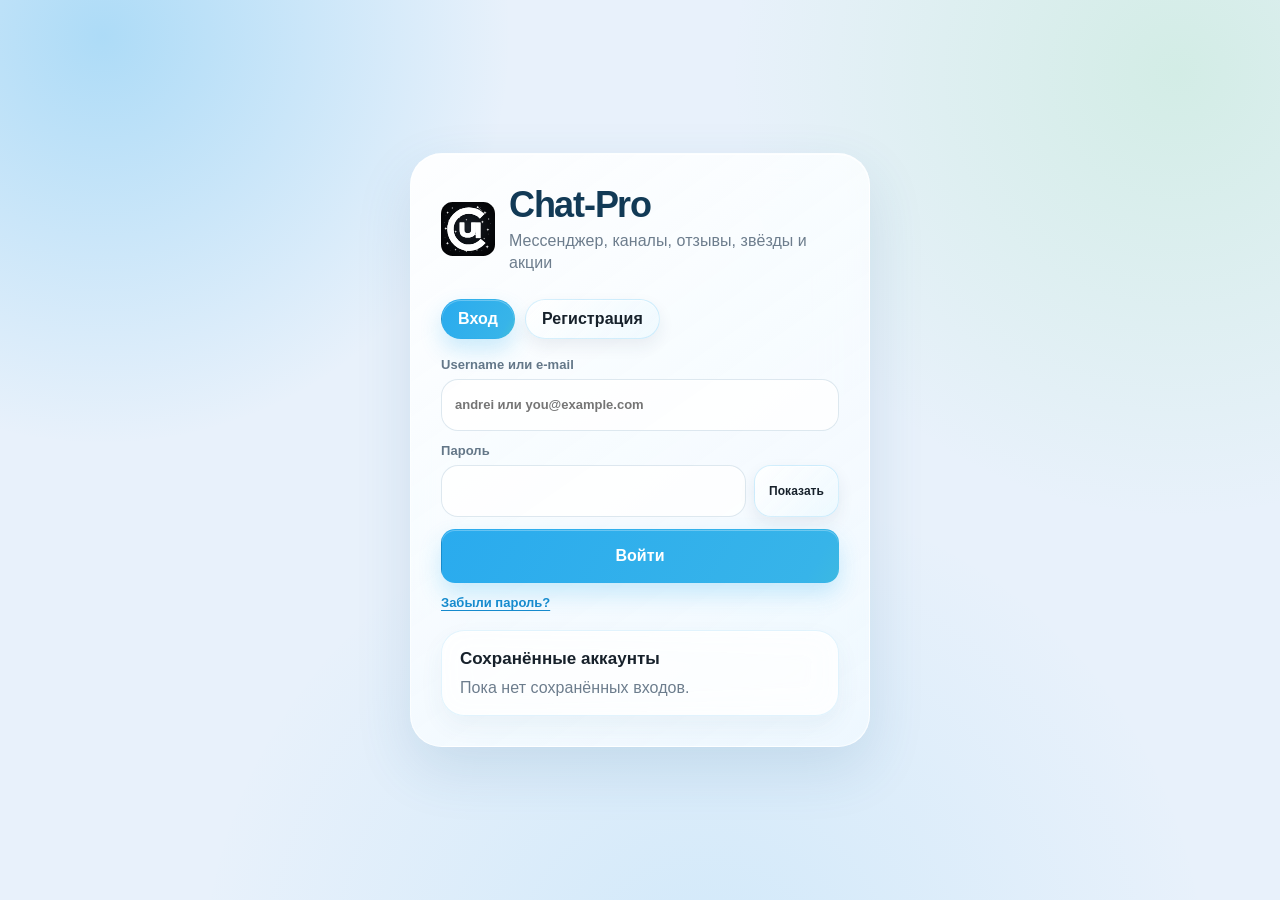
==== commit 903703c0: "Add S3 media storage, requisites pages, UI improvements - Implement private S3 object storage for me" ====
--- a/index.html
+++ b/index.html
@@ -8,13 +8,13 @@
     <meta name="apple-mobile-web-app-capable" content="yes" />
     <meta name="apple-mobile-web-app-title" content="Chat-Pro" />
     <link rel="manifest" href="manifest.webmanifest" />
-    <link rel="apple-touch-icon" href="icon.svg" />
-    <link rel="icon" href="icon.svg" />
-    <link rel="stylesheet" href="styles.css?v=20260812-2200" />
+    <link rel="apple-touch-icon" href="icon.svg?v=20260822-dialogs" />
+    <link rel="icon" href="icon.svg?v=20260822-dialogs" type="image/svg+xml" />
+    <link rel="stylesheet" href="styles.css?v=20260824-message-edges" />
   </head>
   <body>
     <div class="page-loader" id="pageLoader" role="status" aria-live="polite"><span class="page-loader__spinner" aria-hidden="true"></span><span>Загрузка Chat-Pro</span></div>
     <div id="app"></div>
-    <script src="app.js?v=20260812-2200"></script>
+    <script src="app.js?v=20260825-post-limits"></script>
   </body>
 </html>
--- a/styles.css
+++ b/styles.css
@@ -11,7 +11,7 @@
   --primary-rgb: 42, 171, 238;
   --accent: #7edb91;
   --danger: #e15555;
-  --own-bubble: #ffffff;
+  --own-bubble: #dff9f9;
   --other-bubble: #ffffff;
   --dialog-panel-color: #f4f8fc;
   --dialog-panel-background: var(--dialog-panel-color);
@@ -20,6 +20,7 @@
   --dialog-panel-line: rgba(81, 107, 132, .2);
   --dialog-panel-card: rgba(255, 255, 255, .82);
   --message-font: Inter, -apple-system, BlinkMacSystemFont, "Segoe UI", Arial, sans-serif;
+  --text-scale: 1;
   --shadow: 0 24px 80px rgba(31, 66, 99, 0.16);
   --night-outline: #65ddf8;
   --night-outline-rgb: 101, 221, 248;
@@ -39,7 +40,6 @@
   --text: #f3f6fb;
   --muted: #a6b3c2;
   --line: rgba(217, 226, 239, 0.15);
-  --other-bubble: #263244;
   --shadow: 0 24px 80px rgba(0, 0, 0, 0.28);
 }
 
@@ -47,6 +47,7 @@
 body {
   min-height: 100vh;
   margin: 0;
+  font-size: calc(16px * var(--text-scale));
   background:
     radial-gradient(circle at 12% 10%, rgba(42, 171, 238, 0.28), transparent 30%),
     radial-gradient(circle at 88% 18%, rgba(126, 219, 145, 0.24), transparent 34%),
@@ -90,6 +91,16 @@
   color: #fff;
   font-weight: 900;
 }
+.brand-logo { display: block; width: 54px; height: 54px; flex: 0 0 auto; border-radius: 18px; object-fit: cover; box-shadow: 0 8px 18px rgba(2, 4, 8, .28); }
+.brand-logo--uploaded { border-radius: 0; object-fit: contain; box-shadow: none; }
+.avatar-tone-0 { background: linear-gradient(135deg, #ef6c75, #f6aa4d) !important; }
+.avatar-tone-1 { background: linear-gradient(135deg, #e45435, #f29b38) !important; }
+.avatar-tone-2 { background: linear-gradient(135deg, #138a9c, #45c59b) !important; }
+.avatar-tone-3 { background: linear-gradient(135deg, #3478d6, #49b8ee) !important; }
+.avatar-tone-4 { background: linear-gradient(135deg, #c45f32, #e99b4a) !important; }
+.avatar-tone-5 { background: linear-gradient(135deg, #b74378, #e374a8) !important; }
+.avatar-tone-6 { background: linear-gradient(135deg, #147d57, #77c95a) !important; }
+.avatar-tone-7 { background: linear-gradient(135deg, #576579, #8595a8) !important; }
 img.avatar { object-fit: cover; }
 .avatar.large {
   width: 86px;
@@ -122,7 +133,7 @@
 .wallpaper-chat-preview header b { font-size: 13px; }
 .wallpaper-chat-preview header small { margin-top: 1px; color: #5d7181; font-size: 11px; font-weight: 600; }
 .wallpaper-preview-messages { display: flex; flex-direction: column; gap: 8px; padding: 13px; }
-.wallpaper-preview-message { width: fit-content; max-width: 80%; margin: 0; padding: 8px 10px; border-radius: 13px 13px 13px 4px; background: var(--preview-other-bubble, #ffffff); color: var(--preview-other-text, #17212b); box-shadow: 0 3px 9px rgba(22, 38, 53, .12); font-size: 12px; font-weight: 400; line-height: 1.3; }
+.wallpaper-preview-message { width: fit-content; max-width: 80%; margin: 0; padding: 8px 10px; border-radius: 13px 13px 13px 4px; background: var(--preview-other-bubble, #ffffff); color: var(--preview-other-text, #17212b); box-shadow: 0 3px 9px rgba(22, 38, 53, .12); font-size: calc(12px * var(--preview-text-scale, 1)); font-weight: 400; line-height: 1.3; }
 .wallpaper-preview-message.own { align-self: flex-end; border-radius: 13px 13px 4px; background: var(--preview-own-bubble, #ffffff); color: var(--preview-own-text, #17212b); }
 .bubble-style-picker { min-width: 0; margin: 0; padding: 0; border: 0; }
 .bubble-style-picker legend { margin-bottom: 6px; color: var(--text); font-size: 15px; font-weight: 900; }
@@ -293,6 +304,9 @@
 .recommended-channel b, .recommended-channel small { display: block; overflow: hidden; text-overflow: ellipsis; white-space: nowrap; }
 .recommended-channel small { margin-top: 3px; color: var(--muted); font-size: 11px; }
 .recommended-channel .button { flex: 0 0 auto; }
+.activity-rewards-promo { display: none; align-items: center; justify-content: space-between; gap: 12px; margin: 14px 0 4px; padding: 13px; border: 1px solid rgba(var(--primary-rgb), .18); border-radius: 16px; background: linear-gradient(135deg, rgba(var(--primary-rgb), .11), rgba(126, 219, 145, .1)); }
+.activity-rewards-promo b { color: var(--primary-dark); font-size: 13px; line-height: 1.35; }
+.activity-rewards-promo .button { flex: 0 0 auto; }
 .chat-menu-overlay { position: fixed; z-index: 85; inset: 0; display: grid; place-items: center; padding: 18px; background: rgba(9, 20, 34, .58); }
 .chat-menu { width: min(360px, 100%); overflow: hidden; border: 1px solid var(--line); border-radius: 22px; background: var(--card); box-shadow: var(--shadow); }
 .chat-menu header { display: flex; align-items: center; justify-content: space-between; gap: 14px; padding: 18px 18px 14px; border-bottom: 1px solid var(--line); }
@@ -445,7 +459,7 @@
 }
 .call-button svg { width: 20px; height: 20px; fill: none; stroke: currentColor; stroke-width: 1.8; stroke-linecap: round; stroke-linejoin: round; }
 .call-button:hover { background: #eaf5ff; transform: translateY(-2px); box-shadow: 0 7px 16px rgba(36, 85, 131, .16); }
-.messages { display: flex; min-height: 0; flex: 1 1 auto; flex-direction: column; gap: 10px; overflow: auto; padding: 18px 18px 12px; background: transparent; background-size: cover; background-position: center; }
+.messages { display: flex; min-height: 0; flex: 1 1 auto; flex-direction: column; gap: 10px; overflow: auto; padding: 18px 8px 12px; background: transparent; background-size: cover; background-position: center; }
 .pinned-messages { position: relative; z-index: 4; display: flex; width: calc(100% - 28px); min-width: 0; max-width: calc(100% - 28px); min-height: 58px; gap: 8px; align-items: center; margin: 7px 14px; padding: 8px 11px; overflow: hidden; border: 1px solid rgba(42, 171, 238, 0.22); border-radius: 15px; background: rgba(255, 255, 255, 0.68); color: var(--text); transition: border-color .18s ease, box-shadow .18s ease, background-color .18s ease; }
 .pinned-messages button { border: 0; background: transparent; color: inherit; }
 .pinned-messages__content { display: grid; min-width: 0; max-width: 100%; flex: 1 1 0; align-content: center; gap: 2px; padding: 6px 9px; overflow: hidden; border-radius: 11px !important; text-align: left; transition: background-color .18s ease, color .18s ease; }
@@ -527,9 +541,13 @@
 .message__delivery--sending .message__delivery-icon { animation: message-delivery-spin .8s linear infinite; }
 .message__delivery--failed { color: var(--danger); }
 .message__delivery--read { color: var(--primary-dark); }
+.message__pending-delete { display: inline-grid; width: 22px; height: 22px; place-items: center; margin: 2px 0 -3px 7px; padding: 0; border: 0; border-radius: 50%; background: color-mix(in srgb, var(--danger) 14%, transparent); color: var(--danger); vertical-align: middle; }
+.message__pending-delete svg { width: 13px; height: 13px; fill: none; stroke: currentColor; stroke-width: 2.2; }
+.message__pending-delete:hover, .message__pending-delete:focus-visible { background: color-mix(in srgb, var(--danger) 22%, transparent); transform: scale(1.08); }
 @keyframes message-delivery-spin { to { transform: rotate(360deg); } }
 .message.pinned .message__bubble { outline: 2px solid rgba(42, 171, 238, 0.38); }
 .message__forwarded { display: flex; gap: 4px; align-items: center; margin-bottom: 5px; color: var(--muted); font-size: 11px; font-weight: 750; line-height: 1.2; }
+.message__forwarded svg { width: 14px; height: 14px; flex: 0 0 auto; fill: none; stroke: currentColor; stroke-linecap: round; stroke-linejoin: round; stroke-width: 2; }
 .message.own .message__forwarded { color: color-mix(in srgb, var(--own-bubble-text, #17212b) 68%, transparent); }
 .shared-profile-card { display: flex; width: min(310px, 100%); gap: 10px; align-items: center; margin: 2px 0; padding: 9px; border: 1px solid rgba(var(--primary-rgb), .22); border-radius: 14px; background: rgba(var(--primary-rgb), .08); color: inherit; font: inherit; text-align: left; transition: background-color .18s ease, border-color .18s ease, transform .18s ease; }
 .shared-profile-card:hover, .shared-profile-card:focus-visible { border-color: rgba(var(--primary-rgb), .5); background: rgba(var(--primary-rgb), .14); transform: translateY(-1px); }
@@ -541,6 +559,8 @@
 .shared-profile-card em { flex: 0 0 auto; color: var(--primary-dark); font-size: 11px; font-style: normal; font-weight: 800; }
 .shared-profile-card--missing { cursor: default; opacity: .72; }
 .message__text { max-width: 100%; white-space: pre-wrap; overflow-wrap: anywhere; font-family: var(--message-font); font-weight: 400; line-height: 1.4; }
+.message__text { font-size: 15px; font-weight: 450; }
+.message.own .message__text { font-weight: 450; }
 .message__rss-text { display: grid; gap: 7px; margin-top: 8px; }
 .message__rss-title { font-weight: 800; line-height: 1.35; }
 .message__rss-description { min-width: 0; }
@@ -561,6 +581,7 @@
 .message-video { position: relative; width: min(520px, 100%); overflow: hidden; border-radius: 16px; background: #080f18; }
 .message-video video { display: block; width: 100%; max-height: 360px; background: #080f18; }
 .message-video > button { position: absolute; top: 10px; right: 10px; display: grid; width: 34px; height: 34px; place-items: center; padding: 0; border: 0; border-radius: 50%; background: rgba(5, 12, 20, .72); color: #fff; font-size: 19px; opacity: 0; transition: opacity .18s ease, transform .18s ease; }
+.message-video > button svg, .circle-expand svg { width: 18px; height: 18px; fill: none; stroke: currentColor; stroke-linecap: round; stroke-linejoin: round; stroke-width: 2; }
 .message-video:hover > button, .message-video:focus-within > button { opacity: 1; }
 .message-video > button:hover, .message-video > button:focus-visible { transform: scale(1.08); }
 .message-audio { width: min(300px, 100%); }
@@ -568,7 +589,7 @@
 .circle-message { position: relative; width: 210px; }
 .circle-message__video { position: relative; width: 210px; height: 210px; }
 .message-circle { display: block; width: 210px; height: 210px; border-radius: 50%; object-fit: cover; background: transparent; cursor: pointer; }
-.circle-expand { position: absolute; top: 171px; right: 9px; display: grid; width: 34px; height: 34px; place-items: center; padding: 0; border: 0; border-radius: 50%; background: rgba(5, 12, 20, .72); color: white; font-size: 20px; opacity: 0; transition: opacity .18s ease, transform .18s ease; }
+.circle-expand { position: absolute; top: 177px; right: 9px; display: grid; width: 28px; height: 28px; place-items: center; padding: 0; border: 0; border-radius: 50%; background: rgba(5, 12, 20, .72); color: white; font-size: 16px; opacity: 0; transition: opacity .18s ease, transform .18s ease; }
 .circle-message:hover .circle-expand, .circle-message:focus-within .circle-expand, .circle-message.is-touched .circle-expand { opacity: 1; }
 .circle-expand:hover { transform: scale(1.08); }
 .circle-player { display: flex; max-height: 0; gap: 7px; align-items: center; margin-top: 0; padding: 0 5px; overflow: hidden; border: 1px solid transparent; border-radius: 12px; background: rgba(255, 255, 255, .12); box-shadow: none; backdrop-filter: blur(5px); opacity: 0; pointer-events: none; transform: translateY(-5px); transition: max-height .2s ease, margin-top .2s ease, padding .2s ease, opacity .16s ease, transform .2s ease, background-color .18s ease; }
@@ -805,7 +826,16 @@
 .group-card__footer { display: flex; flex-wrap: wrap; gap: 9px; justify-content: flex-end; padding: 16px 20px; background: rgba(var(--primary-rgb), .025); }
 .group-card__footer--channel { justify-content: space-between; border-top: 1px solid var(--line); background: rgba(var(--primary-rgb), .055); }
 .group-card__buy-stars { display: inline-flex; align-items: center; gap: 7px; }
-.group-card__buy-stars span { color: #fff0a6; font-size: 16px; line-height: 1; text-shadow: 0 1px 5px rgba(99, 70, 0, .36); }
+.group-card__buy-stars svg { width: 17px; height: 17px; fill: #fff0a6; stroke: rgba(99, 70, 0, .28); stroke-width: 1.2; stroke-linejoin: round; filter: drop-shadow(0 1px 3px rgba(99, 70, 0, .28)); }
+.channel-purchase-note { display: grid; gap: 4px; margin: 0 0 14px; padding: 11px 13px; border: 1px solid rgba(var(--primary-rgb), .19); border-radius: 14px; background: linear-gradient(135deg, rgba(255, 211, 86, .18), rgba(var(--primary-rgb), .08)); color: var(--text); }
+.channel-purchase-note b { font-size: 13px; }
+.channel-purchase-note span { color: var(--muted); font-size: 12px; font-weight: 650; line-height: 1.4; }
+.channel-purchase-list { display: grid; gap: 7px; margin-top: 10px; }
+.channel-purchase-list article { display: flex; gap: 12px; align-items: center; justify-content: space-between; padding: 9px 10px; border-radius: 12px; background: rgba(var(--primary-rgb), .06); }
+.channel-purchase-list span, .channel-purchase-list strong { display: grid; gap: 2px; min-width: 0; }
+.channel-purchase-list b { overflow: hidden; text-overflow: ellipsis; white-space: nowrap; font-size: 13px; }
+.channel-purchase-list small { color: var(--muted); font-size: 11px; font-weight: 650; }
+.channel-purchase-list strong { flex: 0 0 auto; color: var(--primary-dark); font-size: 13px; text-align: right; }
 .chat-head--group { cursor: pointer; }
 .chat-head--group:hover { background: rgba(var(--primary-rgb), .035); }
 .recording-overlay { position: fixed; z-index: 50; inset: 0; display: grid; place-items: center; padding: 18px; background: rgba(9, 20, 34, .58); }
@@ -857,6 +887,10 @@
 .review-media img, .review-video { display: block; max-width: min(360px, 100%); max-height: 360px; border-radius: 14px; object-fit: contain; background: #142036; }
 .toast { position: fixed; right: 16px; bottom: 16px; z-index: 200; max-width: 420px; padding: 13px 16px; border-radius: 16px; background: #17212b; color: white; box-shadow: var(--shadow); }
 .toast.error { background: var(--danger); }
+.toast--action { display: flex; gap: 12px; align-items: center; }
+.toast__text { min-width: 0; flex: 1 1 auto; line-height: 1.35; }
+.toast__action { flex: 0 0 auto; padding: 7px 10px; border: 1px solid rgba(255,255,255,.58); border-radius: 10px; background: rgba(255,255,255,.16); color: inherit; font: inherit; font-size: 12px; font-weight: 800; white-space: nowrap; }
+.toast__action:hover, .toast__action:focus-visible { background: rgba(255,255,255,.28); }
 .incoming-call, .call-overlay { position: fixed; z-index: 30; inset: 0; display: grid; place-items: center; padding: 18px; background: rgba(10, 20, 31, 0.52); }
 .incoming-call > div, .call-window { width: min(460px, 100%); padding: 24px; border-radius: 24px; background: var(--card); box-shadow: var(--shadow); text-align: center; }
 .incoming-call p { color: var(--muted); }
@@ -895,6 +929,10 @@
 .call-overlay.is-minimized .call-actions { position: absolute; right: 12px; bottom: 12px; }
 .call-overlay.is-minimized .call-actions [data-end-call] { width: 36px; height: 36px; padding: 0; border-radius: 50%; }
 .call-overlay.is-minimized .call-actions [data-end-call] span { display: none; }
+
+/* The minimized call is a small widget; the rest of the application remains usable. */
+.call-overlay.is-minimized .call-window { cursor: pointer; }
+.call-overlay.is-minimized .call-window__view-actions { margin-left: auto; }
 .profile-screen { min-height: 100vh; background: var(--bg); }
 .profile-screen__head { position: sticky; z-index: 2; top: 0; display: grid; grid-template-columns: 44px 1fr 44px; align-items: center; padding: 12px max(16px, calc((100vw - 1000px) / 2)); border-bottom: 1px solid var(--line); background: var(--panel); backdrop-filter: blur(16px); text-align: center; }
 .back-button, .media-overlay__close { width: 40px; height: 40px; padding: 0; border: 0; border-radius: 50%; background: rgba(42, 171, 238, .12); color: var(--primary-dark); font-size: 26px; line-height: 1; }
@@ -923,7 +961,8 @@
 .circle-back { display: inline-flex; align-items: center; gap: 8px; padding: 10px 14px; border: 0; border-radius: 999px; background: rgba(255,255,255,.16); color: white; font-weight: 800; }
 .circle-back:hover, .circle-back:focus-visible { background: rgba(255,255,255,.26); }
 .circle-viewer video { display: block; width: min(78vmin, 620px); height: min(78vmin, 620px); margin: 0 auto; border-radius: 50%; background: #050c14; object-fit: cover; box-shadow: 0 24px 80px rgba(0, 0, 0, .55); }
-.circle-viewer__player { display: flex; width: min(78vmin, 620px); box-sizing: border-box; gap: 9px; align-items: center; margin: 12px auto 0; padding: 7px 10px; border: 1px solid rgba(181, 229, 248, .16); border-radius: 999px; background: rgba(12, 45, 67, .58); backdrop-filter: blur(8px); }
+.circle-viewer__player { display: flex; width: min(78vmin, 620px); box-sizing: border-box; gap: 7px; align-items: center; margin: 8px auto 0; padding: 4px 8px; border: 1px solid rgba(181, 229, 248, .16); border-radius: 999px; background: rgba(12, 45, 67, .58); backdrop-filter: blur(8px); }
+.circle-viewer.is-playing .circle-viewer__player { margin-top: 5px; padding-block: 3px; }
 .circle-viewer__player button { display: grid; width: 28px; height: 22px; flex: 0 0 auto; place-items: center; padding: 0; border: 0; border-radius: 999px; background: rgba(77, 190, 222, .7); color: #fff; font-size: 10px; font-weight: 900; }
 .circle-viewer__player input { width: 100%; min-width: 0; appearance: none; -webkit-appearance: none; height: 3px; border: 0; border-radius: 999px; background: linear-gradient(90deg, rgba(101, 220, 244, .72) 0 var(--circle-progress, 0%), rgba(207, 243, 252, .34) var(--circle-progress, 0%) 100%); cursor: pointer; }
 .circle-viewer__player input::-webkit-slider-thumb { width: 4px; height: 4px; border: 0; border-radius: 50%; -webkit-appearance: none; appearance: none; background: #b5f4ff; }
@@ -989,9 +1028,46 @@
 
 .admin-shell { width: min(1280px, calc(100vw - 24px)); margin: 12px auto; }
 .admin-head { display: flex; align-items: center; justify-content: space-between; gap: 12px; margin-bottom: 12px; padding: 16px; border: 1px solid var(--line); border-radius: 24px; background: var(--panel); box-shadow: var(--shadow); }
+.admin-sections { display: flex; gap: 8px; margin-bottom: 12px; padding: 8px; overflow-x: auto; border: 1px solid var(--line); border-radius: 18px; background: var(--panel); }
+.admin-sections__button { flex: 0 0 auto; padding: 9px 12px; border: 1px solid transparent; border-radius: 12px; background: transparent; color: var(--muted); font-weight: 750; }
+.admin-sections__button:hover, .admin-sections__button:focus-visible { background: rgba(var(--primary-rgb), .09); color: var(--primary-dark); }
+.admin-sections__button.active { border-color: rgba(var(--primary-rgb), .28); background: rgba(var(--primary-rgb), .14); color: var(--primary-dark); }
 .admin-grid { display: grid; grid-template-columns: repeat(2, minmax(0, 1fr)); gap: 12px; }
 .admin-card { border: 1px solid var(--line); border-radius: 22px; padding: 16px; background: var(--panel); }
 .admin-card--levels { grid-column: 1 / -1; }
+.admin-card--legal { grid-column: 1 / -1; }
+.admin-legal-grid { display: grid; grid-template-columns: repeat(2, minmax(0, 1fr)); gap: 10px; }
+.star-package-editor { display: grid; gap: 10px; padding: 14px; border: 1px solid var(--line); border-radius: 16px; background: rgba(var(--primary-rgb), .035); }
+.star-package-editor__head { display: flex; align-items: flex-start; justify-content: space-between; gap: 12px; }
+.star-package-editor__head h3 { margin: 0; }
+.star-package-editor__head .muted { max-width: 760px; margin: 5px 0 0; font-size: 12px; }
+.star-package-editor__head .button { flex: 0 0 auto; }
+.star-package-editor__list { display: grid; gap: 8px; }
+.star-package-row { display: grid; grid-template-columns: minmax(0, 1fr) minmax(0, 1fr) auto; gap: 8px; align-items: end; padding: 10px; border: 1px solid var(--line); border-radius: 14px; background: var(--card); }
+.star-package-row label { gap: 5px; font-size: 12px; font-weight: 750; }
+.star-package-discount { margin: 8px 0; color: var(--primary-dark); font-weight: 800; }
+.star-packages { display: grid; grid-template-columns: repeat(2, minmax(0, 1fr)); gap: 8px; margin-top: 12px; }
+.star-package {
+  position: relative;
+  z-index: 1;
+  display: grid;
+  min-width: 0;
+  min-height: 68px !important;
+  align-content: center;
+  gap: 4px;
+  padding: 10px 12px !important;
+  cursor: pointer;
+  pointer-events: auto;
+  text-align: left;
+  touch-action: manipulation;
+}
+.star-package__stars { display: block; font-size: 15px; line-height: 1.15; }
+.star-package__price { display: flex; min-width: 0; gap: 5px; align-items: baseline; color: var(--muted); font-size: 12px; font-variant-numeric: tabular-nums; line-height: 1.15; }
+.star-package__price strong { color: inherit; font-size: 14px; }
+.star-packages s { color: var(--muted); font-weight: 600; }
+.consent { display: flex; gap: 9px; align-items: flex-start; color: var(--text); font-size: 13px; line-height: 1.4; }
+.consent input { width: auto; margin-top: 3px; }
+.consent a, .legal-page a { color: var(--primary-dark); font-weight: 750; }
 .admin-levels__header, .admin-level-card__head, .admin-level-card__actions { display: flex; gap: 10px; }
 .admin-levels__header, .admin-level-card__head { align-items: flex-start; justify-content: space-between; }
 .admin-levels__header h2, .admin-level-card__head b, .admin-level-card__section h3 { margin: 0; }
@@ -1039,7 +1115,8 @@
 @media (max-width: 760px) {
   .app-shell { grid-template-columns: 1fr; }
   .sidebar { border-right: 0; border-bottom: 1px solid var(--line); }
-  .app-shell.chat-is-open { display: block; height: 100dvh; min-height: 100dvh; overflow: hidden; }
+  html:has(.app-shell.chat-is-open), body:has(.app-shell.chat-is-open) { width: 100%; height: 100%; overflow: hidden; overscroll-behavior: none; }
+  .app-shell.chat-is-open { position: fixed; inset: 0; display: block; width: 100%; height: 100%; min-height: 0; overflow: hidden; overscroll-behavior: none; }
   .app-shell.chat-is-open .sidebar { display: none; }
   .app-shell.chat-is-open .chat-panel { height: 100%; min-height: 0; }
   .chat-back-button { display: grid; place-items: center; }
@@ -1060,8 +1137,8 @@
   .jump-to-latest { right: 12px; bottom: 12px; }
   .message-selection-toolbar__actions { grid-template-columns: repeat(2, minmax(0, 1fr)); }
   .activity-reward-form__criteria { grid-template-columns: 1fr; }
-  .admin-level-card__fields, .admin-level-card__grid { grid-template-columns: 1fr; }
-  .admin-levels__header, .admin-level-card__head { flex-direction: column; }
+  .admin-level-card__fields, .admin-level-card__grid, .admin-legal-grid, .star-package-row { grid-template-columns: 1fr; }
+  .admin-levels__header, .admin-level-card__head, .star-package-editor__head { flex-direction: column; }
   .admin-level-card__actions { justify-content: flex-start; }
 }
 @media (hover: none) {
@@ -1432,8 +1509,7 @@
   position: relative;
   isolation: isolate;
   gap: 12px;
-  padding: 22px clamp(16px, 3vw, 30px) 12px;
-  background-color: rgba(244, 249, 253, .16);
+  padding: 22px 8px calc(var(--composer-height, 78px) + 16px);
   scrollbar-color: rgba(var(--primary-rgb), .35) transparent;
 }
 
@@ -1442,14 +1518,12 @@
   z-index: 0;
   inset: 0;
   content: "";
-  background: rgba(248, 252, 255, .07);
-  backdrop-filter: saturate(.98) brightness(.98);
+  background: transparent;
+  backdrop-filter: none;
   pointer-events: none;
 }
 
 .messages > * { position: relative; z-index: 1; }
-body.theme-dark .chat-panel:not(.chat-panel--channel-themed) .messages { background-color: rgba(10, 18, 31, .16); }
-body.theme-dark .chat-panel:not(.chat-panel--channel-themed) .messages::before { background: rgba(6, 12, 24, .08); backdrop-filter: saturate(.96) brightness(.94); }
 
 .composer::before {
   position: absolute;
@@ -1896,15 +1970,15 @@
 body { --panel-flash-duration: 9s; }
 .dialog-panel-style-live { --panel-flash-duration: 12s; }
 .chat-filters .chip {
-  font-family: Avenir Next, Avenir, Inter, -apple-system, BlinkMacSystemFont, "Segoe UI", Arial, sans-serif;
-  font-size: 10.5px;
-  font-weight: 850;
-  letter-spacing: .055em;
+  font-family: -apple-system, BlinkMacSystemFont, "Segoe UI", Arial, sans-serif;
+  font-size: 11px;
+  font-weight: 650;
+  letter-spacing: 0;
   transition: color .2s ease, letter-spacing .24s ease, text-shadow .24s ease, background .2s ease, border-color .2s ease, box-shadow .2s ease, transform .2s ease;
 }
 .chat-filters .chip:hover, .chat-filters .chip:focus-visible {
   color: var(--panel-hover-color);
-  letter-spacing: .085em;
+  letter-spacing: .01em;
   text-shadow: 0 0 10px var(--panel-hover-shadow);
   transform: translateY(-1px) scale(1.015);
 }
@@ -2117,8 +2191,9 @@
 .empty__title-gradient { max-width: 390px; background: linear-gradient(100deg, #123b5a 0%, #0f91d3 22%, #2a62d5 46%, #14a6b5 70%, #123b5a 100%); background-position: 0% 0; background-size: 280% 100%; -webkit-background-clip: text; background-clip: text; color: transparent !important; font-size: clamp(32px, 4vw, 46px) !important; line-height: .98; animation: start-gradient-sweep 5.2s ease-out both; }
 .empty__card p { max-width: 440px; font-size: 17px; }
 .empty__tips span { background: linear-gradient(135deg, rgba(42,171,238,.13), rgba(126,219,145,.12)); color: #118bc4; font-size: 13px; }
-.empty__motivation { margin-bottom: -12px; color: #148a84; font-size: 15px !important; font-weight: 800; }
+.empty__motivation { margin-bottom: -8px; color: #148a84; font-size: clamp(18px, 2vw, 23px) !important; font-weight: 850; line-height: 1.3; }
 .empty__campaign { max-width: 465px !important; margin-top: 4px; color: var(--muted); font-size: 13px !important; line-height: 1.5; }
+.empty__activity-button { margin-top: 14px; }
 .settings-back { display: grid; width: 28px; height: 28px; place-items: center; padding: 0; border: 1px solid rgba(var(--primary-rgb), .16); border-radius: 9px; background: rgba(var(--primary-rgb), .08); color: var(--primary-dark); font-size: 24px; line-height: 1; }
 .settings-back:hover, .settings-back:focus-visible { background: rgba(var(--primary-rgb), .16); }
 
@@ -2138,7 +2213,7 @@
   .nav { grid-template-columns: 1fr; }
   .list, .right-content { padding: 10px; }
   .chat-head { gap: 8px; padding: 12px; }
-  .messages { padding: 16px 12px 12px; }
+  .messages { padding: 16px 8px 12px; }
   .pinned-messages { right: 12px; left: 12px; max-width: none; margin: 0; }
   .composer { padding: 10px; }
   .composer-tools { gap: 1px; }
@@ -2146,10 +2221,20 @@
   .story-editor { max-height: 96vh; border-bottom-right-radius: 0; border-bottom-left-radius: 0; }
   .story-editor__canvas { width: min(100% - 28px, 440px); margin: 12px auto; }
   .story-editor__controls { grid-template-columns: 1fr; padding: 0 14px 16px; }
-  .call-videos { grid-template-columns: 1fr 110px; min-height: 220px; }
+  .call-overlay { align-items: end; padding: 0; }
+  .call-window { width: 100%; max-width: none; box-sizing: border-box; padding: 14px 12px max(12px, env(safe-area-inset-bottom)); border-radius: 22px 22px 0 0; }
+  .call-videos { min-height: min(52dvh, 380px); margin: 12px 0; }
   .call-videos video { min-height: 100px; }
   .call-window__head { align-items: flex-start; flex-direction: column; }
   .call-window__view-actions { justify-content: flex-start; }
+  .call-actions { display: grid; grid-template-columns: repeat(5, minmax(0, 1fr)); gap: 8px; }
+  .call-actions .call-control { width: 100%; min-width: 0; height: 44px; padding: 0; border-radius: 50%; }
+  .call-actions .call-control span { display: none; }
+  .call-actions .call-control__icon { width: 21px; height: 21px; }
+  .call-overlay.is-minimized { align-items: end; padding: 10px; }
+  .call-overlay.is-minimized .call-window { width: min(236px, calc(100vw - 20px)); padding: 9px 10px; border-radius: 16px; }
+  .call-overlay.is-minimized .call-window__head { flex-direction: row; align-items: center; }
+  .activity-rewards-promo { display: flex; align-items: flex-start; flex-direction: column; }
   .group-card-overlay { padding: 0; place-items: end center; }
   .group-card { max-height: 94vh; border-bottom-right-radius: 0; border-bottom-left-radius: 0; }
   .group-card-overlay--channel { padding: 18px; place-items: center; }
@@ -2254,7 +2339,7 @@
 
 /* The paper-plane outline carries more visual weight on the right. */
 .app-shell .sidebar .nav-button[data-section="channels"] .nav-button__icon svg {
-  transform: translate(-50%, -50%) rotate(25deg);
+  transform: translate(-50%, -44%) rotate(25deg);
 }
 
 .app-shell .sidebar .nav-button__label {
@@ -2510,6 +2595,16 @@
   color: #b53049;
 }
 
+.autoposting-panel, .autoposting-channel-list { display: grid; gap: 12px; }
+.autoposting-panel__notice { display: grid; gap: 8px; }
+.autoposting-panel__notice p { margin: 0; line-height: 1.45; }
+.autoposting-channel { display: grid; gap: 12px; padding: 14px; }
+.autoposting-channel__head { display: grid; grid-template-columns: auto minmax(0, 1fr) auto; gap: 10px; align-items: center; }
+.autoposting-channel__head b, .autoposting-channel__head small { display: block; }
+.autoposting-channel__head small { margin-top: 3px; color: var(--muted); font-size: 12px; }
+.autoposting-channel__sources { display: flex; flex-wrap: wrap; gap: 7px; }
+.autoposting-channel__sources button { min-height: 34px !important; padding: 6px 10px; font-size: 12px !important; }
+
 .app-shell .sidebar .list[data-section="stars"] .stars-balance {
   position: relative;
   overflow: hidden;
@@ -2550,9 +2645,9 @@
   border-radius: 9px;
   background: transparent;
   color: rgba(45, 78, 99, .68);
-  font-size: 9.5px;
-  font-weight: 850;
-  letter-spacing: .005em;
+  font-size: 11px;
+  font-weight: 650;
+  letter-spacing: 0;
   box-shadow: none;
   text-shadow: none;
 }
@@ -2650,21 +2745,20 @@
 }
 
 body.theme-dark .chat-panel:not(.chat-panel--channel-themed) .message:not(.own) {
-  color: #f2f8ff !important;
-  --other-bubble-text: #f2f8ff;
+  color: var(--other-bubble-text, #f2f8ff) !important;
 }
 
 body.theme-dark .chat-panel:not(.chat-panel--channel-themed) .message:not(.own) .message__bubble {
   border: 1px solid rgba(158, 219, 246, .14);
-  background: rgba(12, 33, 53, .96) !important;
-  color: #f2f8ff !important;
+  background: var(--other-bubble) !important;
+  color: var(--other-bubble-text, #f2f8ff) !important;
   box-shadow: 0 5px 16px rgba(0, 0, 0, .2);
 }
 
 body.theme-dark .chat-panel:not(.chat-panel--channel-themed) .message:not(.own) .message__text,
 body.theme-dark .chat-panel:not(.chat-panel--channel-themed) .message:not(.own) .message__forwarded,
 body.theme-dark .chat-panel:not(.chat-panel--channel-themed) .message:not(.own) .message__meta {
-  color: #f2f8ff !important;
+  color: inherit !important;
 }
 
 body.theme-dark .empty,
@@ -2720,8 +2814,8 @@
 .story-avatar span { display: block; width: 100%; max-width: 58px; overflow: hidden; text-overflow: ellipsis; white-space: nowrap; }
 .profile-more, .review-more { display: grid; width: 34px; height: 34px; place-items: center; border: 1px solid rgba(var(--primary-rgb), .14); border-radius: 50%; background: rgba(255,255,255,.58); color: var(--primary-dark); font-size: 20px; font-weight: 900; }
 .review-item__head { display: flex; align-items: center; justify-content: space-between; gap: 10px; }
-.simple-actions-overlay { position: fixed; z-index: 80; inset: 0; background: transparent; }
-.simple-actions { position: fixed; display: grid; width: 220px; gap: 6px; padding: 8px; border: 1px solid rgba(var(--primary-rgb), .16); border-radius: 18px; background: rgba(255,255,255,.94); box-shadow: 0 18px 42px rgba(19, 61, 92, .18); backdrop-filter: blur(14px); }
+.simple-actions-overlay { position: fixed; z-index: 80; inset: 0; pointer-events: none; }
+.simple-actions { position: fixed; display: grid; width: 220px; gap: 6px; padding: 8px; border: 1px solid rgba(var(--primary-rgb), .16); border-radius: 18px; background: rgba(255,255,255,.94); box-shadow: 0 18px 42px rgba(19, 61, 92, .18); backdrop-filter: blur(14px); pointer-events: auto; }
 .simple-actions button { min-height: 38px; border: 0; border-radius: 12px; background: rgba(var(--primary-rgb), .08); color: #12638b; font-weight: 800; text-align: left; }
 .scroll-date-bubble { position: absolute; z-index: 7; top: 12px; left: 50%; padding: 4px 9px; border-radius: 999px; background: rgba(18, 53, 78, .72); color: #fff; font-size: 10px; font-weight: 850; transform: translateX(-50%); pointer-events: none; backdrop-filter: blur(10px); }
 .profile-editor--modern { grid-template-columns: repeat(auto-fit, minmax(220px, 1fr)); }
@@ -3730,11 +3824,11 @@
 /* Wallpaper previews animate independently so navigation does not shift the whole app. */
 body.chat-theme-prism,
 .chat-background-prism,
-.site-background-prism { animation: prism-colors 40s ease-in-out infinite; }
+.site-background-prism { animation: prism-colors 180s ease-in-out infinite; }
 body.chat-theme-prism .chat-head__body strong,
 body.chat-theme-prism .profile__body strong,
 body.chat-theme-prism .nav-button.active .nav-button__label,
-body.chat-theme-prism .chat-filters .chip.active { animation-duration: 40s; }
+body.chat-theme-prism .chat-filters .chip.active { animation-duration: 180s; }
 .wallpaper-chat-preview.is-wallpaper-preview-animating { animation: wallpaper-preview-enter .46s cubic-bezier(.2, .8, .25, 1) both; }
 @keyframes wallpaper-preview-enter {
   0% { opacity: .42; transform: scale(.975); filter: saturate(.7); }
@@ -3756,7 +3850,7 @@
   --panel-hover-shadow: rgba(104, 209, 255, .25);
   --dialog-panel-background: radial-gradient(circle at 18% 22%, color-mix(in srgb, var(--prism-a, #ff91d1) 24%, transparent), transparent 40%), radial-gradient(circle at 83% 76%, color-mix(in srgb, var(--prism-b, #61e7df) 19%, transparent), transparent 44%), linear-gradient(130deg, color-mix(in srgb, var(--prism-c, #382a83) 88%, #17243f), color-mix(in srgb, var(--prism-d, #245fae) 62%, #17243f) 52%, color-mix(in srgb, var(--prism-e, #116b80) 72%, #17243f));
   --composer-control-hover: linear-gradient(135deg, var(--prism-d, #657ee8), var(--prism-b, #6adfd8));
-  animation: prism-colors 40s ease-in-out infinite;
+  animation: prism-colors 180s ease-in-out infinite;
 }
 body:not(.theme-dark).chat-theme-live {
   --dialog-panel-background: radial-gradient(circle at 18% 22%, color-mix(in srgb, var(--prism-a) 28%, transparent), transparent 41%), radial-gradient(circle at 83% 76%, color-mix(in srgb, var(--prism-b) 25%, transparent), transparent 44%), linear-gradient(130deg, #fff9fd, color-mix(in srgb, var(--prism-d) 18%, #f4fbff) 52%, color-mix(in srgb, var(--prism-e) 16%, #f8fbff));
@@ -3765,7 +3859,7 @@
 .site-background-live {
   background: radial-gradient(circle at 18% 22%, var(--prism-a, #ff91d1) 0 8%, transparent 36%), radial-gradient(circle at 83% 76%, var(--prism-b, #61e7df) 0 8%, transparent 40%), linear-gradient(130deg, var(--prism-c, #382a83), var(--prism-d, #245fae) 52%, var(--prism-e, #116b80));
   background-size: 145% 145%;
-  animation: prism-colors 40s ease-in-out infinite;
+  animation: prism-colors 180s ease-in-out infinite;
 }
 body.chat-theme-live .composer textarea {
   border-color: rgba(234, 245, 255, .19);
@@ -3882,6 +3976,9 @@
 /* The jump button must remain above the glass composer at every breakpoint. */
 .chat-panel .jump-to-latest {
   bottom: calc(var(--composer-height, 60px) + 16px);
+}
+.chat-body--channel-viewer .jump-to-latest {
+  bottom: 12px;
 }
 
 /* Compact chat controls preserve more vertical space for the conversation. */
@@ -3988,9 +4085,39 @@
 .app-shell .chat-panel .chat-head .call-button svg,
 .app-shell .chat-panel .chat-head .chat-head-action svg { width: 17px; height: 17px; }
 
+/* Header actions use a quieter solid accent instead of the bright gradient. */
+.app-shell .chat-panel .chat-head .chat-head-action,
+.app-shell .chat-panel .chat-head .call-button {
+  border-color: rgba(var(--primary-rgb), .2);
+  background: rgba(var(--primary-rgb), .1);
+  color: var(--primary-dark);
+  box-shadow: none;
+}
+.app-shell .chat-panel .chat-head .chat-head-action::after,
+.app-shell .chat-panel .chat-head .call-button::after { display: none; }
+.app-shell .chat-panel .chat-head .chat-head-action:hover,
+.app-shell .chat-panel .chat-head .chat-head-action:focus-visible,
+.app-shell .chat-panel .chat-head .call-button:hover,
+.app-shell .chat-panel .chat-head .call-button:focus-visible {
+  border-color: rgba(var(--primary-rgb), .45);
+  background: rgba(var(--primary-rgb), .2);
+  color: var(--primary-dark);
+  box-shadow: none;
+  transform: none;
+}
+
+/* Tap either picture during a call to bring it to the foreground. */
+.call-videos__local, .call-videos__remote { cursor: pointer; }
+.call-videos.primary-local .call-videos__local { position: static; width: 100% !important; height: 100% !important; min-height: 340px !important; padding: 8px; border-radius: 22px !important; background: #07111d !important; box-shadow: none; }
+.call-videos.primary-local .call-videos__remote { position: absolute; right: 16px; bottom: 16px; z-index: 2; width: min(32%, 190px) !important; height: min(34%, 150px) !important; min-height: 104px !important; padding: 5px; border-radius: 20px !important; background: rgba(6, 17, 29, .92) !important; box-shadow: 0 14px 32px rgba(0,0,0,.32), inset 0 1px rgba(255,255,255,.14); }
+@media (max-width: 760px) {
+  .call-videos.primary-local .call-videos__local { min-height: min(52dvh, 380px) !important; }
+  .call-videos.primary-local .call-videos__remote { width: min(32%, 150px) !important; height: min(34%, 124px) !important; }
+}
+
 .app-shell .chat-panel > .composer {
-  grid-template-columns: 34px minmax(0, 1fr) auto;
-  gap: 5px;
+  grid-template-columns: 38px minmax(0, 1fr) auto;
+  gap: 10px;
   padding: 6px 10px;
 }
 .app-shell .chat-panel > .composer .composer-input { position: relative; min-width: 0; }
@@ -3998,17 +4125,17 @@
   display: block;
   width: 100%;
   min-height: 34px;
-  padding: 7px 40px 7px 13px;
+  padding: 7px 54px 7px 13px;
   border-radius: 18px;
 }
 .app-shell .chat-panel > .composer .composer-icon {
-  width: 34px;
-  min-width: 34px;
-  max-width: 34px;
-  height: 34px;
-  min-height: 34px;
-  max-height: 34px;
-  flex: 0 0 34px;
+  width: 38px;
+  min-width: 38px;
+  max-width: 38px;
+  height: 38px;
+  min-height: 38px;
+  max-height: 38px;
+  flex: 0 0 38px;
   aspect-ratio: 1;
   border-radius: 50% !important;
 }
@@ -4016,13 +4143,56 @@
 .app-shell .chat-panel > .composer .composer-icon--emoji {
   position: absolute;
   top: 50%;
-  right: 3px;
+  right: 8px;
   z-index: 1;
   transform: translateY(-50%);
 }
 .app-shell .chat-panel > .composer .composer-icon--emoji:hover,
 .app-shell .chat-panel > .composer .composer-icon--emoji:focus-visible { transform: translateY(-50%) rotate(-8deg) scale(1.04); }
-.app-shell .chat-panel > .composer .composer-tools { flex-wrap: nowrap; gap: 4px; }
+.app-shell .chat-panel > .composer .composer-tools {
+  position: relative;
+  width: 86px;
+  height: 38px;
+  flex: 0 0 86px;
+  flex-wrap: nowrap;
+  gap: 0;
+  transition: width .2s ease, flex-basis .2s ease;
+}
+.app-shell .chat-panel > .composer .composer-tools .composer-icon {
+  position: absolute;
+  top: 0;
+  transition: opacity .16s ease, transform .2s ease, visibility 0s linear .2s;
+}
+.app-shell .chat-panel > .composer .composer-tools [data-record="circle"] { left: 0; }
+.app-shell .chat-panel > .composer .composer-tools [data-record="voice"],
+.app-shell .chat-panel > .composer .composer-tools .composer-send { right: 0; }
+.app-shell .chat-panel > .composer .composer-tools .composer-send {
+  opacity: 0;
+  visibility: hidden;
+  pointer-events: none;
+  transform: scale(.72);
+}
+.app-shell .chat-panel > .composer .composer-tools--with-text {
+  width: 38px;
+  flex-basis: 38px;
+}
+.app-shell .chat-panel > .composer .composer-tools--with-text [data-record] {
+  opacity: 0;
+  visibility: hidden;
+  pointer-events: none;
+  transform: scale(.72);
+}
+.app-shell .chat-panel > .composer .composer-tools--with-text .composer-send {
+  opacity: 1;
+  visibility: visible;
+  pointer-events: auto;
+  transform: scale(1);
+  transition-delay: .05s, 0s, 0s;
+}
+@media (prefers-reduced-motion: reduce) {
+  .app-shell .chat-panel > .composer .composer-tools,
+  .app-shell .chat-panel > .composer .composer-tools .composer-icon { transition: none; }
+}
 .app-shell .chat-panel > .composer .emoji-panel { grid-column: 1 / -1; }
 
 /* Profile hero starts on a single visual baseline instead of pushing the avatar down. */
@@ -4074,24 +4244,34 @@
   min-height: 40px !important;
   height: 40px;
   max-height: 72px;
-  padding: 8px 40px 8px 12px;
+  padding: 8px 54px 8px 12px;
   border-radius: 18px;
 }
 
-/* Voice messages use a consistent player instead of platform-dependent audio controls. */
-.message--audio .message__bubble { width: min(340px, 100%); max-width: min(340px, 100%); }
-.message-voice { display: grid; min-width: 250px; grid-template-columns: 32px minmax(0, 1fr) auto; gap: 8px; align-items: center; padding: 9px 10px 24px; border-radius: 18px; background: var(--own-bubble-background, var(--other-bubble)); box-shadow: 0 4px 16px rgba(26, 42, 58, .08); }
+/* Voice messages use a custom, touch-seekable player instead of platform controls. */
+.message--audio .message__bubble { width: min(350px, 100%); max-width: min(350px, 100%); }
+.message-voice { display: grid; min-width: 260px; grid-template-columns: 36px minmax(0, 1fr) auto; gap: 9px; align-items: center; padding: 10px 11px 25px; border-radius: 18px; background: var(--own-bubble-background, var(--other-bubble)); box-shadow: 0 4px 16px rgba(26, 42, 58, .08); }
 .message:not(.own) .message-voice { background: var(--other-bubble); }
 .message-audio { position: absolute; width: 1px; height: 1px; opacity: 0; pointer-events: none; }
-.message-voice__play { display: grid; width: 32px; height: 32px; place-items: center; padding: 0; border: 0; border-radius: 50%; background: var(--primary); color: #fff; line-height: 1; }
-.message-voice__play::before { width: 0; height: 0; border-top: 7px solid transparent; border-bottom: 7px solid transparent; border-left: 11px solid currentColor; content: ""; transform: translateX(1px); }
-.message-voice__play.is-playing::before { width: 10px; height: 13px; border: 0; border-right: 3px solid currentColor; border-left: 3px solid currentColor; transform: none; }
+.message-voice__play { display: grid; width: 30px; height: 30px; place-items: center; padding: 0; border: 0; border-radius: 10px; background: linear-gradient(145deg, var(--primary), var(--primary-dark)); color: #fff; box-shadow: 0 4px 11px rgba(var(--primary-rgb), .3); line-height: 1; }
+.message-voice__play::before { display: none; }
+.message-voice__play svg { width: 19px; height: 19px; fill: currentColor; stroke: none; }
+.message-voice__play.is-playing svg { fill: currentColor; stroke: none; }
 .message-voice__play:hover, .message-voice__play:focus-visible { background: var(--primary-dark); transform: scale(1.05); }
-.message-voice__wave { display: flex; height: 32px; gap: 2px; align-items: center; overflow: hidden; }
-.message-voice__wave i { width: 3px; min-height: 4px; height: var(--voice-level); flex: 1 1 0; border-radius: 999px; background: color-mix(in srgb, var(--primary-dark) 72%, currentColor); opacity: .72; transform-origin: center; }
-.message-voice.is-playing .message-voice__wave i { animation: voice-wave-pulse .8s ease-in-out infinite alternate; animation-delay: calc(var(--voice-level) * -8ms); }
+.message-voice__wave { display: flex; height: 36px; gap: 2px; align-items: center; overflow: hidden; cursor: pointer; touch-action: none; }
+.message-voice__wave:focus-visible { outline: 2px solid var(--primary); outline-offset: 3px; border-radius: 4px; }
+.message-voice__wave i { width: 3px; min-height: 4px; height: var(--voice-level); flex: 1 1 0; border-radius: 999px; background: color-mix(in srgb, currentColor 28%, transparent); opacity: .9; }
+.message-voice__wave i.is-played { background: var(--primary-dark); }
 .message-voice__duration { color: color-mix(in srgb, currentColor 62%, transparent); font-family: Inter, -apple-system, BlinkMacSystemFont, "Segoe UI", Arial, sans-serif; font-size: 10px; font-weight: 750; white-space: nowrap; }
-@keyframes voice-wave-pulse { to { transform: scaleY(1.18); opacity: 1; } }
+.channel-viewer-bar { position: absolute; z-index: 6; right: 0; bottom: 0; left: 0; display: grid; grid-template-columns: minmax(88px, .7fr) minmax(0, 1.8fr); gap: 8px; padding: 9px 12px calc(9px + env(safe-area-inset-bottom)); border-top: 0; background: rgba(245, 250, 254, .24); box-shadow: 0 -5px 18px rgba(65, 102, 128, .05); backdrop-filter: blur(12px) saturate(1.06); -webkit-backdrop-filter: blur(12px) saturate(1.06); }
+.channel-viewer-bar button { display: inline-flex; width: 100%; min-height: 40px; gap: 8px; align-items: center; justify-content: center; padding: 8px 10px; border: 1px solid rgba(var(--primary-rgb), .14); border-radius: 12px; background: rgba(255, 255, 255, .68); color: var(--primary-dark); box-shadow: inset 0 1px rgba(255, 255, 255, .56); font: inherit; font-size: 13px; font-weight: 750; }
+.channel-viewer-bar button:hover, .channel-viewer-bar button:focus-visible { background: rgba(var(--primary-rgb), .2); }
+.channel-viewer-bar svg { width: 18px; height: 18px; flex: 0 0 auto; fill: none; stroke: currentColor; stroke-width: 1.8; stroke-linecap: round; stroke-linejoin: round; }
+.channel-viewer-bar [data-buy-stars-channel] svg { fill: currentColor; stroke: color-mix(in srgb, currentColor 45%, transparent); }
+body.theme-dark .channel-viewer-bar { background: rgba(5, 18, 32, .48); box-shadow: 0 -5px 18px rgba(0, 0, 0, .16); }
+body.theme-dark .channel-viewer-bar button { border-color: rgba(196, 231, 248, .16); background: rgba(12, 45, 67, .54); color: var(--dialog-panel-text); box-shadow: inset 0 1px rgba(196, 249, 255, .08); }
+body:not(.theme-dark) .app-shell .chat-panel .chat-body--channel-viewer .messages,
+body.theme-dark .app-shell .chat-panel .chat-body--channel-viewer .messages { padding-bottom: calc(var(--channel-viewer-height, 76px) + 16px); }
 
 /* The scroll date must start below an unpinned glass header, not behind it. */
 .app-shell .chat-panel .chat-head:not(.chat-head--with-pinned) ~ .chat-body .scroll-date-bubble,
@@ -4099,15 +4279,236 @@
   top: calc(var(--chat-head-height, 60px) + 10px);
 }
 
-/* A little extra header height improves the readability of chat identity and controls. */
-.app-shell .chat-panel .chat-head { gap: 9px; padding: 9px 12px; }
+/* Slightly taller bars improve tap targets without hiding the conversation. */
+.app-shell .chat-panel .chat-head { gap: 9px; padding: 10px 12px; }
 .app-shell .chat-panel .chat-identity { gap: 9px; }
 .app-shell .chat-panel .chat-profile-avatar .avatar,
 .app-shell .chat-panel > .chat-head > .avatar { width: 36px; height: 36px; }
 .app-shell .chat-panel .chat-head .chat-head-action,
-.app-shell .chat-panel .chat-head .call-button { width: 28px; min-width: 28px; max-width: 28px; height: 28px; min-height: 28px; max-height: 28px; flex-basis: 28px; }
+.app-shell .chat-panel .chat-head .call-button { width: 32px; min-width: 32px; max-width: 32px; height: 32px; min-height: 32px; max-height: 32px; flex-basis: 32px; }
 .app-shell .chat-panel .chat-head .call-button svg,
-.app-shell .chat-panel .chat-head .chat-head-action svg { width: 15px; height: 15px; }
+.app-shell .chat-panel .chat-head .chat-head-action svg { width: 17px; height: 17px; }
+.app-shell .chat-panel > .composer { padding: 10px 12px; }
+.app-shell .chat-panel > .composer .composer-icon { width: 38px; min-width: 38px; max-width: 38px; height: 38px; min-height: 38px; max-height: 38px; flex-basis: 38px; }
+
+/* The attachment control aligns with the input field's outer padding. */
+.app-shell .chat-panel > .composer { grid-template-columns: 38px minmax(0, 1fr) auto; padding-left: 8px; }
 
 /* A video element otherwise keeps an opaque black first frame until playback starts. */
 .message--circle .message-circle { background: transparent !important; }
+.circle-message:not(.is-ready) .message-circle { opacity: 0; }
+.circle-message .message-circle { transition: opacity .16s ease; }
+
+/* A circle remains visually round without a dark message card while its first frame loads. */
+body.theme-dark .chat-panel:not(.chat-panel--channel-themed) .message--circle:not(.own) .message__bubble {
+  width: auto;
+  padding: 0 !important;
+  overflow: visible;
+  border: 0 !important;
+  border-radius: 0 !important;
+  background: transparent !important;
+  box-shadow: none !important;
+}
+
+@media (hover: none) {
+  .circle-expand { width: 22px; height: 22px; top: 178px; right: 8px; background: rgba(5, 12, 20, .28); opacity: .28; }
+  .circle-expand svg { width: 14px; height: 14px; }
+  .circle-message.is-touched .circle-expand, .circle-message:focus-within .circle-expand, .circle-expand:active { opacity: .65; }
+}
+
+/* Public requisites page. */
+.legal-page { width: min(960px, calc(100vw - 32px)); margin: 0 auto; padding: 30px 0 56px; }
+.legal-page__head { display: flex; align-items: center; justify-content: space-between; gap: 16px; margin-bottom: 28px; }
+.legal-page__head .brand { margin: 0; color: inherit; text-decoration: none; }
+.legal-page__head .brand b, .legal-page__head .brand span { display: block; }
+.legal-page__head .brand span { margin-top: 3px; color: var(--muted); font-size: 13px; }
+.legal-page__hero { margin-bottom: 18px; padding: clamp(24px, 5vw, 48px); border: 1px solid rgba(255,255,255,.54); border-radius: 28px; background: linear-gradient(135deg, rgba(var(--primary-rgb), .17), rgba(126, 219, 145, .15)), var(--panel); box-shadow: var(--shadow); }
+.legal-page__hero p { margin: 0 0 8px; color: var(--primary-dark); font-size: 13px; font-weight: 850; text-transform: uppercase; letter-spacing: .08em; }
+.legal-page__hero h1 { margin: 0; font-size: clamp(28px, 5vw, 46px); letter-spacing: -.04em; }
+.legal-page__hero span { display: block; max-width: 600px; margin-top: 12px; color: var(--muted); line-height: 1.5; }
+.legal-page__grid { display: grid; grid-template-columns: repeat(2, minmax(0, 1fr)); gap: 14px; }
+.legal-page__card { padding: 22px; border: 1px solid var(--line); border-radius: 22px; background: var(--panel); box-shadow: var(--shadow-soft); }
+.legal-page__card--wide { grid-column: 1 / -1; }
+.legal-page__card h2 { margin: 0 0 14px; font-size: 18px; }
+.legal-page__card p { margin: 0; line-height: 1.6; }
+.legal-page__card dl { display: grid; gap: 12px; margin: 0; }
+.legal-page__card dl div { display: grid; gap: 3px; }
+.legal-page__card dt { color: var(--muted); font-size: 12px; font-weight: 750; }
+.legal-page__card dd { margin: 0; overflow-wrap: anywhere; font-weight: 700; }
+.legal-page__text { white-space: pre-wrap; }
+.legal-package-list { display: grid; grid-template-columns: repeat(auto-fit, minmax(150px, 1fr)); gap: 10px; }
+.legal-package-list div { display: flex; justify-content: space-between; gap: 10px; padding: 12px 14px; border-radius: 14px; background: rgba(var(--primary-rgb), .09); }
+.legal-package-list span { color: var(--primary-dark); font-weight: 850; }
+@media (max-width: 640px) { .legal-page { width: min(100% - 24px, 960px); padding-top: 12px; } .legal-page__head { margin-bottom: 18px; } .legal-page__grid { grid-template-columns: 1fr; } .legal-page__card--wide { grid-column: auto; } }
+
+/* Personal night colours must win over the default cyan hover styles. */
+body.theme-dark.night-appearance-customized input:not([type="checkbox"]):not([type="radio"]):not([type="range"]):not([type="color"]):not([type="file"]),
+body.theme-dark.night-appearance-customized textarea,
+body.theme-dark.night-appearance-customized select {
+  border-color: rgb(var(--night-outline-rgb) / .38) !important;
+  background-color: rgb(var(--night-glow-rgb) / .07) !important;
+  box-shadow: inset 0 1px rgb(var(--night-outline-rgb) / .12), 0 4px 12px rgb(var(--night-glow-rgb) / var(--night-glow-low)) !important;
+}
+body.theme-dark.night-appearance-customized input:not([type="checkbox"]):not([type="radio"]):not([type="range"]):not([type="color"]):not([type="file"]):hover,
+body.theme-dark.night-appearance-customized textarea:hover,
+body.theme-dark.night-appearance-customized select:hover,
+body.theme-dark.night-appearance-customized input:not([type="checkbox"]):not([type="radio"]):not([type="range"]):not([type="color"]):not([type="file"]):focus,
+body.theme-dark.night-appearance-customized textarea:focus,
+body.theme-dark.night-appearance-customized select:focus {
+  border-color: rgb(var(--night-outline-rgb) / .82) !important;
+  background-color: rgb(var(--night-glow-rgb) / .16) !important;
+  box-shadow: inset 0 1px rgb(var(--night-outline-rgb) / .2), 0 0 12px rgb(var(--night-glow-rgb) / var(--night-glow-medium)), 0 0 25px rgb(var(--night-glow-rgb) / var(--night-glow-low)) !important;
+}
+body.theme-dark.night-appearance-customized .button,
+body.theme-dark.night-appearance-customized .composer-icon,
+body.theme-dark.night-appearance-customized .call-button,
+body.theme-dark.night-appearance-customized .chat-head-action {
+  border-color: rgb(var(--night-outline-rgb) / .34) !important;
+  background: rgb(var(--night-glow-rgb) / .1) !important;
+  color: var(--night-outline) !important;
+  box-shadow: inset 0 1px rgb(var(--night-outline-rgb) / .14), 0 4px 12px rgb(var(--night-glow-rgb) / var(--night-glow-low)) !important;
+}
+body.theme-dark.night-appearance-customized .button:hover,
+body.theme-dark.night-appearance-customized .button:focus-visible,
+body.theme-dark.night-appearance-customized .composer-icon:hover,
+body.theme-dark.night-appearance-customized .composer-icon:focus-visible,
+body.theme-dark.night-appearance-customized .call-button:hover,
+body.theme-dark.night-appearance-customized .call-button:focus-visible,
+body.theme-dark.night-appearance-customized .chat-head-action:hover,
+body.theme-dark.night-appearance-customized .chat-head-action:focus-visible {
+  border-color: rgb(var(--night-outline-rgb) / .88) !important;
+  background: rgb(var(--night-glow-rgb) / .3) !important;
+  color: #fff !important;
+  box-shadow: inset 0 1px rgb(var(--night-outline-rgb) / .28), 0 0 15px rgb(var(--night-glow-rgb) / var(--night-glow-strong)), 0 0 28px rgb(var(--night-glow-rgb) / var(--night-glow-low)) !important;
+}
+
+/* The dark composer participates in the flex layout, so the scroll area must not reserve its height twice. */
+body.theme-dark .app-shell .chat-panel:not(.chat-panel--channel-themed) .messages {
+  padding-bottom: 16px;
+}
+body.theme-dark .app-shell .chat-panel .chat-body--channel-viewer .messages {
+  padding-bottom: calc(var(--channel-viewer-height, 76px) + 16px);
+}
+body.theme-dark .chat-panel .jump-to-latest {
+  bottom: 12px;
+  border-color: rgba(136, 205, 231, .26);
+  background: rgba(15, 73, 101, .78);
+  color: #d9f3ff;
+  box-shadow: 0 5px 13px rgba(0, 0, 0, .24), inset 0 1px rgba(220, 250, 255, .14);
+}
+body.theme-dark .chat-body--channel-viewer .jump-to-latest { bottom: 12px; }
+body.theme-dark .chat-panel .jump-to-latest:hover,
+body.theme-dark .chat-panel .jump-to-latest:focus-visible {
+  background: rgba(19, 94, 126, .9);
+  box-shadow: 0 7px 15px rgba(0, 0, 0, .3), inset 0 1px rgba(220, 250, 255, .18);
+}
+
+/* Live activity replaces the direct-chat username without moving the header. */
+.chat-head__body .chat-activity {
+  min-height: 17px;
+  overflow: hidden;
+  text-overflow: ellipsis;
+  white-space: nowrap;
+}
+.chat-head__body .chat-activity.is-active {
+  color: var(--primary-dark) !important;
+  font-weight: 750;
+  animation: chat-activity-breathe 1.25s ease-in-out infinite;
+}
+.chat-head__body .chat-activity.is-active::after {
+  display: inline-block;
+  width: 1.1em;
+  content: "...";
+  animation: chat-activity-dots 1.15s steps(4, end) infinite;
+}
+@keyframes chat-activity-breathe {
+  50% { opacity: .58; transform: translateY(-.5px); }
+}
+@keyframes chat-activity-dots {
+  0% { clip-path: inset(0 100% 0 0); }
+  100% { clip-path: inset(0 0 0 0); }
+}
+@media (max-width: 760px) {
+  .chat-head__body .chat-activity.is-active { display: block; }
+}
+@media (prefers-reduced-motion: reduce) {
+  .chat-head__body .chat-activity.is-active,
+  .chat-head__body .chat-activity.is-active::after { animation: none; }
+}
+
+/* Each built-in chat wallpaper has a quiet, original line-art pattern. */
+.chat-background-mint { background-image: url("data:image/svg+xml,%3Csvg xmlns='http://www.w3.org/2000/svg' width='260' height='260' viewBox='0 0 260 260'%3E%3Cg fill='none' stroke='%233d9073' stroke-opacity='.24' stroke-width='1.8' stroke-linecap='round' stroke-linejoin='round'%3E%3Cpath d='m29 20-18 35h12L8 83h16L5 119h49L35 83h16L36 55h12L29 20Zm0 99v15M112 16 94 52h12L91 80h16L88 116h49l-19-36h16l-15-28h12l-9-36Zm0 100v15M217 127l-18 35h12l-15 28h16l-19 36h49l-19-36h16l-15-28h12l-19-35Zm0 99v15'/%3E%3Cpath d='M63 166c11-8 24-7 32 3l11-2 8 8-10 3c-4 10-16 16-28 12l-7 9-1-13c-7-4-10-12-5-20Zm4 11 7 1m2-18-3-9m8 8 6-8M152 59c12-11 28-10 38 2l14 2-11 7c-4 12-19 20-33 14l-10 9 1-14c-7-6-7-14 1-20Zm4 16 7 1m4-23-2-10m9 9 7-8M163 210c5-14 19-19 31-13 8 4 11 13 8 21-5 12-19 16-29 9l-10 1 6-9c-5-3-7-5-6-9Zm17 4 2 1m4-11 2-6m-13 6-4-6'/%3E%3Cpath d='M27 206c4-12 16-18 27-13 8 4 11 13 8 21-4 11-16 15-26 9l-8 7 1-11c-5-3-5-8-2-13Zm16 7 2 1m4-11 2-7m-13 7-4-6M221 38l4 8 9 2-7 6 1 9-7-5-8 5 2-9-7-6 9-2 4-8Zm-99 157 3 6 7 2-5 5 1 7-6-4-6 4 1-7-5-5 7-2 3-6Z'/%3E%3C/g%3E%3C/svg%3E"), radial-gradient(ellipse 72% 100% at -12% 26%, rgba(227, 255, 150, .92), transparent 62%), radial-gradient(ellipse 90% 75% at 86% 5%, rgba(132, 255, 161, .74), transparent 60%), linear-gradient(120deg, #caffae 0%, #a4fb8f 49%, #8cf79a 100%); background-size: 260px 260px, auto, auto, auto; }
+.chat-background-aurora { background-image: url("data:image/svg+xml,%3Csvg xmlns='http://www.w3.org/2000/svg' width='260' height='260' viewBox='0 0 260 260'%3E%3Cg fill='none' stroke='%23d9f8ff' stroke-opacity='.28' stroke-width='1.55' stroke-linecap='round' stroke-linejoin='round'%3E%3Ccircle cx='48' cy='48' r='15'/%3E%3Cpath d='M33 48h30M48 33v30M118 26c13-10 29-8 38 4-10 12-26 14-38 4 7-3 7-5 0-8ZM206 48l5 11 12 5-12 5-5 12-5-12-12-5 12-5 5-11ZM42 150l4 8 9 3-7 6 1 10-7-5-8 5 2-10-8-6 9-3 5-8ZM175 152a20 20 0 1 0 18 29 24 24 0 1 1-18-29ZM111 203c21-19 42-19 63 0s42 19 63 0M17 102c16-14 32-14 48 0s32 14 48 0M84 88l17 9 16-12 15 17 20-8M207 105l15 8 16-11'/%3E%3Ccircle cx='84' cy='88' r='2.5'/%3E%3Ccircle cx='101' cy='97' r='2.5'/%3E%3Ccircle cx='117' cy='85' r='2.5'/%3E%3C/g%3E%3C/svg%3E"), radial-gradient(ellipse 74% 100% at -7% 63%, rgba(255, 55, 184, .84), transparent 51%), radial-gradient(ellipse 64% 82% at 52% 25%, rgba(0, 189, 255, .76), transparent 52%), linear-gradient(125deg, #a82cbd 0%, #007cd6 47%, #0c1f89 100%); background-size: 260px 260px, auto, auto, auto; }
+.chat-background-noir { background-image: url("data:image/svg+xml,%3Csvg xmlns='http://www.w3.org/2000/svg' width='250' height='250' viewBox='0 0 250 250'%3E%3Cg fill='none' stroke='%23a4c7dc' stroke-opacity='.2' stroke-width='1.5'%3E%3Cpath d='M47 42a20 20 0 1 0 18 29A24 24 0 1 1 47 42ZM168 153a17 17 0 1 0 15 25 21 21 0 1 1-15-25Z'/%3E%3Cpath d='m109 32 4 9 9 4-9 4-4 9-4-9-9-4 9-4zM41 174l3 7 7 3-7 3-3 7-3-7-7-3 7-3zM197 55l3 7 7 3-7 3-3 7-3-7-7-3 7-3z'/%3E%3C/g%3E%3C/svg%3E"), radial-gradient(ellipse 70% 110% at 8% 47%, rgba(29, 36, 111, .62), transparent 56%), radial-gradient(ellipse 60% 100% at 100% 68%, rgba(10, 71, 78, .62), transparent 61%), linear-gradient(120deg, #092032 0%, #0a032d 46%, #03031c 100%); background-size: 250px 250px, auto, auto, auto; }
+.chat-background-cyan { background-image: url("data:image/svg+xml,%3Csvg xmlns='http://www.w3.org/2000/svg' width='240' height='240' viewBox='0 0 240 240'%3E%3Cg fill='none' stroke='%23d9ffff' stroke-opacity='.28' stroke-width='2'%3E%3Cpath d='M16 61c13-15 26-15 39 0s26 15 39 0M126 178c13-15 26-15 39 0s26 15 39 0M150 44c8-9 17-9 25 0s17 9 25 0'/%3E%3Cpath d='M72 130c15-13 31-12 45 1-15 13-31 14-45-1Z'/%3E%3Ccircle cx='88' cy='130' r='2' fill='%23d9ffff'/%3E%3C/g%3E%3C/svg%3E"), radial-gradient(ellipse 64% 120% at 100% 50%, rgba(0, 255, 220, .77), transparent 50%), radial-gradient(ellipse 54% 105% at 18% 54%, rgba(20, 205, 250, .72), transparent 59%), linear-gradient(105deg, #0b9bed 0%, #0952f5 50%, #05c8df 100%); background-size: 240px 240px, auto, auto, auto; }
+.chat-background-mist { background-image: url("data:image/svg+xml,%3Csvg xmlns='http://www.w3.org/2000/svg' width='260' height='260' viewBox='0 0 260 260'%3E%3Cg fill='none' stroke='%23eff7ff' stroke-opacity='.25' stroke-width='2'%3E%3Cpath d='M20 62c11-24 40-18 43 2 23-16 46 10 28 28H20c-19-9-13-27 0-30ZM146 171c10-22 36-16 40 2 20-14 42 9 26 26h-66c-18-9-13-25 0-28Z'/%3E%3Cpath d='M38 128h70M118 128h31M33 221h60'/%3E%3C/g%3E%3C/svg%3E"), radial-gradient(ellipse 100% 95% at 0% 100%, rgba(236, 181, 230, .68), transparent 58%), radial-gradient(ellipse 80% 94% at 73% 6%, rgba(118, 60, 255, .66), transparent 60%), linear-gradient(160deg, #2856aa 0%, #527797 51%, #a0a58d 100%); background-size: 260px 260px, auto, auto, auto; }
+.chat-background-sunset { background-image: url("data:image/svg+xml,%3Csvg xmlns='http://www.w3.org/2000/svg' width='240' height='240' viewBox='0 0 240 240'%3E%3Cg fill='none' stroke='%23964f78' stroke-opacity='.2' stroke-width='2'%3E%3Ccircle cx='58' cy='55' r='19'/%3E%3Cpath d='M58 18v12m0 50v12M21 55h12m50 0h12M32 29l9 9m34 34 9 9m0-52-9 9M41 72l-9 9M20 163c24-20 47-20 70 0s47 20 70 0 47-20 70 0'/%3E%3C/g%3E%3C/svg%3E"), radial-gradient(circle at 15% 20%, rgba(255, 219, 159, .92), transparent 36%), linear-gradient(135deg, #ffdad0, #f0b4c8 52%, #b79ad8); background-size: 240px 240px, auto, auto; }
+.chat-background-ocean { background-image: url("data:image/svg+xml,%3Csvg xmlns='http://www.w3.org/2000/svg' width='250' height='250' viewBox='0 0 250 250'%3E%3Cg fill='none' stroke='%233e769e' stroke-opacity='.24' stroke-width='2'%3E%3Cpath d='M18 55c17-18 35-18 52 0s35 18 52 0M122 166c17-18 35-18 52 0s35 18 52 0M32 211c17-18 35-18 52 0s35 18 52 0'/%3E%3Cpath d='M163 49c15-12 30-12 43 1-14 13-29 13-43-1Z'/%3E%3Ccircle cx='179' cy='49' r='2' fill='%233e769e'/%3E%3C/g%3E%3C/svg%3E"), radial-gradient(circle at 88% 12%, rgba(177, 243, 255, .8), transparent 30%), linear-gradient(135deg, #b5e9f3, #8bc8e8 48%, #7295d8); background-size: 250px 250px, auto, auto; }
+.chat-background-lavender { background-image: url("data:image/svg+xml,%3Csvg xmlns='http://www.w3.org/2000/svg' width='240' height='240' viewBox='0 0 240 240'%3E%3Cg fill='none' stroke='%237765aa' stroke-opacity='.23' stroke-width='2'%3E%3Cpath d='M53 38c17 13 17 37 0 50-17-13-17-37 0-50ZM53 63c-14-15-35-10-39 7 15 13 34 8 39-7ZM53 63c14-15 35-10 39 7-15 13-34 8-39-7ZM164 148c17 13 17 37 0 50-17-13-17-37 0-50ZM164 173c-14-15-35-10-39 7 15 13 34 8 39-7ZM164 173c14-15 35-10 39 7-15 13-34 8-39-7Z'/%3E%3C/g%3E%3C/svg%3E"), radial-gradient(circle at 18% 85%, rgba(255, 232, 255, .8), transparent 34%), linear-gradient(135deg, #efe0ff, #cbb9eb 50%, #a6aadf); background-size: 240px 240px, auto, auto; }
+.chat-background-forest { background-image: url("data:image/svg+xml,%3Csvg xmlns='http://www.w3.org/2000/svg' width='250' height='250' viewBox='0 0 250 250'%3E%3Cg fill='none' stroke='%233e7965' stroke-opacity='.24' stroke-width='2'%3E%3Cpath d='M45 32c27 12 30 45 8 61-25-11-29-42-8-61ZM53 93l-19 23m19-23 22 16M166 136c27 12 30 45 8 61-25-11-29-42-8-61ZM174 197l-19 23m19-23 22 16'/%3E%3Cpath d='M116 50c13 7 17 21 9 34-15-4-22-19-9-34Z'/%3E%3C/g%3E%3C/svg%3E"), radial-gradient(circle at 80% 17%, rgba(221, 247, 179, .78), transparent 32%), linear-gradient(135deg, #cfe7cf, #9ccab5 52%, #79a997); background-size: 250px 250px, auto, auto; }
+.chat-background-midnight { background-image: url("data:image/svg+xml,%3Csvg xmlns='http://www.w3.org/2000/svg' width='260' height='260' viewBox='0 0 260 260'%3E%3Cg fill='none' stroke='%23d6e7ff' stroke-opacity='.25' stroke-width='1.5' stroke-linecap='round' stroke-linejoin='round'%3E%3Cpath d='m20 42 30 16 29-21 24 34 35-14M142 33l28 12 24-17 27 30M25 176l22-18 31 13 27-25 30 15M177 167l18 12 20-14 23 22M33 105c18-17 38-17 56 0M157 104l28-18 23 20M204 216l20-16 21 18'/%3E%3Ccircle cx='20' cy='42' r='3'/%3E%3Ccircle cx='50' cy='58' r='3'/%3E%3Ccircle cx='79' cy='37' r='3'/%3E%3Ccircle cx='103' cy='71' r='3'/%3E%3Ccircle cx='142' cy='33' r='3'/%3E%3Ccircle cx='170' cy='45' r='3'/%3E%3Ccircle cx='194' cy='28' r='3'/%3E%3Cpath d='m113 107 4 9 10 4-10 4-4 10-4-10-10-4 10-4 4-9ZM222 70l3 7 8 3-8 3-3 8-3-8-8-3 8-3 3-7ZM129 215c9-11 21-11 30 0-9 11-21 11-30 0Z'/%3E%3Ccircle cx='144' cy='215' r='5'/%3E%3C/g%3E%3C/svg%3E"), radial-gradient(circle at 78% 15%, rgba(111, 154, 221, .42), transparent 30%), linear-gradient(135deg, #1c2944, #2e426b 55%, #425887); background-size: 260px 260px, auto, auto; }
+.chat-background-ember { background-image: url("data:image/svg+xml,%3Csvg xmlns='http://www.w3.org/2000/svg' width='250' height='250' viewBox='0 0 250 250'%3E%3Cg fill='none' stroke='%23ffe0a5' stroke-opacity='.26' stroke-width='1.8' stroke-linecap='round' stroke-linejoin='round'%3E%3Cpath d='M37 29c-12 17-18 32-7 45-9-2-16 6-11 16 8 15 31 10 27-8 12-14 5-32-9-53ZM159 36c-12 17-18 32-7 45-9-2-16 6-11 16 8 15 31 10 27-8 12-14 5-32-9-53ZM79 149c-12 17-18 32-7 45-9-2-16 6-11 16 8 15 31 10 27-8 12-14 5-32-9-53ZM205 176c-10 14-14 27-5 38-8-2-13 5-9 13 7 12 26 8 23-7 10-12 4-27-9-44ZM113 31l4 9 10 4-10 4-4 10-4-10-10-4 10-4 4-9ZM199 113l3 7 8 3-8 3-3 8-3-8-8-3 8-3 3-7ZM36 198c17-14 34-14 51 0s34 14 51 0M127 117c12-11 25-11 37 0'/%3E%3C/g%3E%3C/svg%3E"), radial-gradient(ellipse 70% 80% at 8% 90%, rgba(255, 166, 81, .9), transparent 55%), radial-gradient(ellipse 70% 85% at 94% 0%, rgba(255, 92, 112, .7), transparent 54%), linear-gradient(135deg, #4b193f, #a63d4c 52%, #f08b5d); background-size: 250px 250px, auto, auto, auto; }
+.chat-background-iris { background-image: url("data:image/svg+xml,%3Csvg xmlns='http://www.w3.org/2000/svg' width='250' height='250' viewBox='0 0 250 250'%3E%3Cg fill='none' stroke='%23f5dfff' stroke-opacity='.26' stroke-width='2'%3E%3Cpath d='M43 62c18-22 48-22 66 0-18 22-48 22-66 0Z'/%3E%3Ccircle cx='76' cy='62' r='13'/%3E%3Ccircle cx='76' cy='62' r='4' fill='%23f5dfff'/%3E%3Cpath d='M147 165c18-22 48-22 66 0-18 22-48 22-66 0Z'/%3E%3Ccircle cx='180' cy='165' r='13'/%3E%3Ccircle cx='180' cy='165' r='4' fill='%23f5dfff'/%3E%3C/g%3E%3C/svg%3E"), radial-gradient(ellipse 75% 100% at 9% 12%, rgba(153, 109, 255, .9), transparent 57%), radial-gradient(ellipse 70% 90% at 95% 86%, rgba(255, 156, 218, .76), transparent 58%), linear-gradient(135deg, #30226f, #7045b4 51%, #b46cbe); background-size: 250px 250px, auto, auto, auto; }
+.chat-background-prism { background-image: url("data:image/svg+xml,%3Csvg xmlns='http://www.w3.org/2000/svg' width='260' height='260' viewBox='0 0 260 260'%3E%3Cg fill='none' stroke='%23fff5fd' stroke-opacity='.25' stroke-width='1.8'%3E%3Cpath d='m55 29 25 24-9 35-33 11-24-25 9-35zM175 132l30 21-4 37-34 16-30-22 4-37zM51 183l17 13-2 22-20 9-17-13 2-22z'/%3E%3Cpath d='m80 53-42 46m129 54-30 31m-69 12-39 22'/%3E%3C/g%3E%3C/svg%3E"), radial-gradient(circle at 18% 22%, var(--prism-a, #ff91d1) 0 8%, transparent 36%), radial-gradient(circle at 83% 76%, var(--prism-b, #61e7df) 0 8%, transparent 40%), linear-gradient(130deg, var(--prism-c, #382a83), var(--prism-d, #245fae) 52%, var(--prism-e, #116b80)); background-size: 260px 260px, 145% 145%, 145% 145%, 145% 145%; }
+.chat-background-live { background-image: url("data:image/svg+xml,%3Csvg xmlns='http://www.w3.org/2000/svg' width='250' height='250' viewBox='0 0 250 250'%3E%3Cg fill='none' stroke='%23f5fbff' stroke-opacity='.25' stroke-width='1.8'%3E%3Cpath d='M25 42h55c10 0 18 8 18 18v16c0 10-8 18-18 18H52l-17 14 4-14h-14c-10 0-18-8-18-18V60c0-10 8-18 18-18ZM151 143h61c10 0 18 8 18 18v16c0 10-8 18-18 18h-21l-16 14 3-14h-27c-10 0-18-8-18-18v-16c0-10 8-18 18-18Z'/%3E%3Cpath d='M30 65h45M157 166h48M115 38l4 9 9 4-9 4-4 9-4-9-9-4 9-4z'/%3E%3C/g%3E%3C/svg%3E"), radial-gradient(circle at 18% 22%, var(--prism-a, #ff91d1) 0 8%, transparent 36%), radial-gradient(circle at 83% 76%, var(--prism-b, #61e7df) 0 8%, transparent 40%), linear-gradient(130deg, var(--prism-c, #382a83), var(--prism-d, #245fae) 52%, var(--prism-e, #116b80)); background-size: 250px 250px, 145% 145%, 145% 145%, 145% 145%; }
+
+/* Detailed illustrations remain deliberately translucent so messages stay legible. */
+.chat-background-whatsapp { background-image: url("data:image/svg+xml,%3Csvg xmlns='http://www.w3.org/2000/svg' width='170' height='170' viewBox='0 0 170 170'%3E%3Cg fill='none' stroke='%235e816f' stroke-opacity='.2' stroke-width='1.35' stroke-linecap='round' stroke-linejoin='round'%3E%3Cpath d='M20 26h27a9 9 0 0 1 9 9v11a9 9 0 0 1-9 9H34l-8 7 2-7h-8a9 9 0 0 1-9-9V35a9 9 0 0 1 9-9ZM101 19c7-7 18-7 25 0l-6 7 5 5-7 7-5-5-7 6c-7-7-7-18 0-25ZM104 100c13-10 28-10 41 0-13 10-28 10-41 0Z'/%3E%3Ccircle cx='124' cy='100' r='5'/%3E%3Cpath d='m42 107 4 9 10 4-10 4-4 10-4-10-10-4 10-4 4-9M80 142c13-14 27-14 40 0M21 141c8-10 17-10 25 0'/%3E%3C/g%3E%3C/svg%3E"), radial-gradient(circle at 7px 7px, rgba(94, 129, 111, .18) 0 1.5px, transparent 1.8px), radial-gradient(circle at 23px 17px, rgba(94, 129, 111, .13) 0 1px, transparent 1.3px), linear-gradient(135deg, transparent 46%, rgba(94, 129, 111, .11) 47% 52%, transparent 53%), linear-gradient(45deg, transparent 46%, rgba(94, 129, 111, .08) 47% 52%, transparent 53%); background-size: 170px 170px, 30px 30px, 30px 30px, 30px 30px, 30px 30px; }
+.chat-background-mint { background-image: url("data:image/svg+xml,%3Csvg xmlns='http://www.w3.org/2000/svg' width='260' height='260' viewBox='0 0 260 260'%3E%3Cg fill='none' stroke='%233d9073' stroke-opacity='.26' stroke-width='1.55' stroke-linecap='round' stroke-linejoin='round'%3E%3Cpath d='M28 18 8 76h14L4 119h48L34 76h14L28 18Zm0 101v19M119 13 96 73h15L90 122h58l-21-49h15l-23-60Zm0 109v17M213 125l-18 51h13l-18 42h48l-18-42h13l-20-51Zm0 93v18'/%3E%3Cpath d='M59 167c10-9 26-8 36 3l12-2 8 8-11 4c-4 11-17 16-29 11l-8 9 1-13c-8-5-12-13-9-20Zm8 11 7 1m5-19-3-9m9 8 6-8M154 55c13-11 29-10 40 3l14 2-12 8c-4 13-20 20-34 14l-11 9 2-15c-7-6-7-14 1-21Zm8 18 8 1m4-23-2-10m10 9 7-8M165 205c7-14 23-18 34-10 9 6 10 18 3 27-8 10-23 10-31 1l-10 1 6-10c-4-3-5-6-2-9Zm17 8 3 1m4-11 2-7m-13 7-5-6M23 210c5-13 20-18 32-10 9 6 10 18 3 26-8 10-22 10-31 2l-9 6 3-11c-4-4-3-9 2-13ZM221 37c6 6 6 16 0 22-6-6-6-16 0-22Zm0 22v10m-7-3 7 3 7-3M114 170c5-7 12-7 17 0'/%3E%3C/g%3E%3C/svg%3E"), radial-gradient(ellipse 72% 100% at -12% 26%, rgba(227, 255, 150, .92), transparent 62%), radial-gradient(ellipse 90% 75% at 86% 5%, rgba(132, 255, 161, .74), transparent 60%), linear-gradient(120deg, #caffae 0%, #a4fb8f 49%, #8cf79a 100%); background-size: 260px 260px, auto, auto, auto; }
+.chat-background-cyan { background-image: url("data:image/svg+xml,%3Csvg xmlns='http://www.w3.org/2000/svg' width='240' height='240' viewBox='0 0 240 240'%3E%3Cg fill='none' stroke='%23d9ffff' stroke-opacity='.28' stroke-width='1.6' stroke-linecap='round' stroke-linejoin='round'%3E%3Cpath d='M13 52c14-15 28-15 42 0s28 15 42 0M121 177c14-15 28-15 42 0s28 15 42 0M143 40c16-12 34-11 49 3-16 14-33 15-49-3Z'/%3E%3Ccircle cx='158' cy='40' r='3'/%3E%3Cpath d='M66 125c18-14 37-13 53 2-18 15-36 15-53-2Zm5 0 10-8m-1 16 10-8M184 120c9-15 23-20 39-15-2 17-13 29-30 31M31 193c10-17 26-23 44-17-2 19-15 31-34 33M102 24c2 7 2 13 0 19m-7-13 7 13 7-13'/%3E%3C/g%3E%3C/svg%3E"), radial-gradient(ellipse 64% 120% at 100% 50%, rgba(0, 255, 220, .77), transparent 50%), radial-gradient(ellipse 54% 105% at 18% 54%, rgba(20, 205, 250, .72), transparent 59%), linear-gradient(105deg, #0b9bed 0%, #0952f5 50%, #05c8df 100%); background-size: 240px 240px, auto, auto, auto; }
+.chat-background-mist { background-image: url("data:image/svg+xml,%3Csvg xmlns='http://www.w3.org/2000/svg' width='260' height='260' viewBox='0 0 260 260'%3E%3Cg fill='none' stroke='%23eff7ff' stroke-opacity='.27' stroke-width='1.6' stroke-linecap='round' stroke-linejoin='round'%3E%3Cpath d='M19 58c11-21 37-18 43 1 19-13 42 7 31 27H21C2 79 4 64 19 58Zm130 107c10-20 35-16 41 1 19-12 40 8 28 26h-69c-18-8-15-22 0-27ZM31 125c22-13 47-13 69 0M142 70c19-12 41-12 60 0M52 224c18-10 38-10 55 0'/%3E%3Cpath d='M92 39c8-11 17-11 25 0M215 40c6-8 13-8 19 0M118 217c6-8 14-8 20 0'/%3E%3C/g%3E%3C/svg%3E"), radial-gradient(ellipse 100% 95% at 0% 100%, rgba(236, 181, 230, .68), transparent 58%), radial-gradient(ellipse 80% 94% at 73% 6%, rgba(118, 60, 255, .66), transparent 60%), linear-gradient(160deg, #2856aa 0%, #527797 51%, #a0a58d 100%); background-size: 260px 260px, auto, auto, auto; }
+.chat-background-sunset { background-image: url("data:image/svg+xml,%3Csvg xmlns='http://www.w3.org/2000/svg' width='240' height='240' viewBox='0 0 240 240'%3E%3Cg fill='none' stroke='%23964f78' stroke-opacity='.23' stroke-width='1.65' stroke-linecap='round' stroke-linejoin='round'%3E%3Ccircle cx='52' cy='51' r='18'/%3E%3Cpath d='M52 16v11m0 48v11M17 51h11m48 0h11M27 26l8 8m34 34 8 8m0-50-8 8M35 69l-8 8M18 165c22-18 44-18 66 0s44 18 66 0 44-18 66 0M132 41c8-10 16-10 24 0l-12 13-12-13Zm52 76c6-8 13-8 19 0l-9 12-10-12ZM73 210c12-13 25-13 37 0'/%3E%3C/g%3E%3C/svg%3E"), radial-gradient(circle at 15% 20%, rgba(255, 219, 159, .92), transparent 36%), linear-gradient(135deg, #ffdad0, #f0b4c8 52%, #b79ad8); background-size: 240px 240px, auto, auto; }
+.chat-background-ocean { background-image: url("data:image/svg+xml,%3Csvg xmlns='http://www.w3.org/2000/svg' width='250' height='250' viewBox='0 0 250 250'%3E%3Cg fill='none' stroke='%233e769e' stroke-opacity='.26' stroke-width='1.6' stroke-linecap='round' stroke-linejoin='round'%3E%3Cpath d='M16 51c17-17 34-17 51 0s34 17 51 0M121 158c17-17 34-17 51 0s34 17 51 0M24 213c17-17 34-17 51 0s34 17 51 0M153 48c17-13 35-12 50 3-17 15-34 15-50-3Z'/%3E%3Ccircle cx='169' cy='48' r='3'/%3E%3Cpath d='M60 128c17-12 34-11 47 3-17 14-34 14-47-3Zm5 0 9-7m1 15 9-7M199 107c9-14 22-19 37-14-2 16-12 27-28 29M33 86c7-10 16-13 27-10-2 12-10 20-22 21'/%3E%3C/g%3E%3C/svg%3E"), radial-gradient(circle at 88% 12%, rgba(177, 243, 255, .8), transparent 30%), linear-gradient(135deg, #b5e9f3, #8bc8e8 48%, #7295d8); background-size: 250px 250px, auto, auto; }
+.chat-background-lavender { background-image: url("data:image/svg+xml,%3Csvg xmlns='http://www.w3.org/2000/svg' width='240' height='240' viewBox='0 0 240 240'%3E%3Cg fill='none' stroke='%237765aa' stroke-opacity='.26' stroke-width='1.6' stroke-linecap='round' stroke-linejoin='round'%3E%3Cpath d='M51 30c13 9 17 27 5 40-12-9-16-27-5-40Zm0 40c-12-11-29-7-33 8 13 9 28 5 33-8Zm0 0c12-11 29-7 33 8-13 9-28 5-33-8ZM165 130c13 9 17 27 5 40-12-9-16-27-5-40Zm0 40c-12-11-29-7-33 8 13 9 28 5 33-8Zm0 0c12-11 29-7 33 8-13 9-28 5-33-8ZM113 39c7-10 15-10 22 0l-11 13-11-13ZM73 188c7-10 15-10 22 0l-11 13-11-13'/%3E%3Cpath d='M51 70v23m114 100v22m-35-120c-5 11-4 20 3 28m-65-7c5 10 12 17 22 20'/%3E%3C/g%3E%3C/svg%3E"), radial-gradient(circle at 18% 85%, rgba(255, 232, 255, .8), transparent 34%), linear-gradient(135deg, #efe0ff, #cbb9eb 50%, #a6aadf); background-size: 240px 240px, auto, auto; }
+.chat-background-forest { background-image: url("data:image/svg+xml,%3Csvg xmlns='http://www.w3.org/2000/svg' width='250' height='250' viewBox='0 0 250 250'%3E%3Cg fill='none' stroke='%233e7965' stroke-opacity='.26' stroke-width='1.6' stroke-linecap='round' stroke-linejoin='round'%3E%3Cpath d='M43 29c21 11 28 37 15 55-21-10-28-37-15-55Zm15 55-17 24m17-24 24 14M158 132c21 11 28 37 15 55-21-10-28-37-15-55Zm15 55-17 24m17-24 24 14M112 44c12 6 17 19 11 31-13-5-19-19-11-31ZM78 160c14-9 29-7 39 5-11 13-27 14-39 5Z'/%3E%3Cpath d='M85 170h2m7-9 4-6m-2 18 7 3M206 44c7 10 7 20 0 30-7-10-7-20 0-30Zm0 30v13m-7-7 7 7 7-7'/%3E%3C/g%3E%3C/svg%3E"), radial-gradient(circle at 80% 17%, rgba(221, 247, 179, .78), transparent 32%), linear-gradient(135deg, #cfe7cf, #9ccab5 52%, #79a997); background-size: 250px 250px, auto, auto; }
+.chat-background-iris { background-image: url("data:image/svg+xml,%3Csvg xmlns='http://www.w3.org/2000/svg' width='250' height='250' viewBox='0 0 250 250'%3E%3Cg fill='none' stroke='%23f5dfff' stroke-opacity='.27' stroke-width='1.65' stroke-linecap='round' stroke-linejoin='round'%3E%3Cpath d='M37 59c21-24 51-24 72 0-21 24-51 24-72 0Z'/%3E%3Ccircle cx='73' cy='59' r='14'/%3E%3Ccircle cx='73' cy='59' r='5'/%3E%3Cpath d='m73 38 3 8m9-3-6 7m10 8-9 1m5 11-7-5m-5 9-1-9m-10 5 6-7m-10-6 9-1m-5-11 7 5M143 161c21-24 51-24 72 0-21 24-51 24-72 0Z'/%3E%3Ccircle cx='179' cy='161' r='14'/%3E%3Ccircle cx='179' cy='161' r='5'/%3E%3Cpath d='m179 140 3 8m9-3-6 7m10 8-9 1m5 11-7-5m-5 9-1-9m-10 5 6-7m-10-6 9-1m-5-11 7 5M121 36c6-8 13-8 19 0l-9 12-10-12M39 192c7-9 15-9 22 0l-11 13-11-13'/%3E%3C/g%3E%3C/svg%3E"), radial-gradient(ellipse 75% 100% at 9% 12%, rgba(153, 109, 255, .9), transparent 57%), radial-gradient(ellipse 70% 90% at 95% 86%, rgba(255, 156, 218, .76), transparent 58%), linear-gradient(135deg, #30226f, #7045b4 51%, #b46cbe); background-size: 250px 250px, auto, auto, auto; }
+.chat-background-prism { background-image: url("data:image/svg+xml,%3Csvg xmlns='http://www.w3.org/2000/svg' width='260' height='260' viewBox='0 0 260 260'%3E%3Cg fill='none' stroke='%23fff5fd' stroke-opacity='.27' stroke-width='1.55' stroke-linecap='round' stroke-linejoin='round'%3E%3Cpath d='m49 23 29 26-9 38-36 12-27-28 10-37 33-11Zm0 0 20 64m9-38-45 22M174 127l33 24-5 41-38 17-33-25 5-40 38-17Zm0 0-10 65m43-41-71 33M49 177l19 14-3 25-23 10-20-15 3-25 24-9Z'/%3E%3Ccircle cx='116' cy='37' r='5'/%3E%3Ccircle cx='227' cy='79' r='4'/%3E%3Cpath d='m121 113 4 9 10 4-10 4-4 10-4-10-10-4 10-4 4-9'/%3E%3C/g%3E%3C/svg%3E"), radial-gradient(circle at 18% 22%, var(--prism-a, #ff91d1) 0 8%, transparent 36%), radial-gradient(circle at 83% 76%, var(--prism-b, #61e7df) 0 8%, transparent 40%), linear-gradient(130deg, var(--prism-c, #382a83), var(--prism-d, #245fae) 52%, var(--prism-e, #116b80)); background-size: 260px 260px, 145% 145%, 145% 145%, 145% 145%; }
+.chat-background-live { background-image: url("data:image/svg+xml,%3Csvg xmlns='http://www.w3.org/2000/svg' width='250' height='250' viewBox='0 0 250 250'%3E%3Cg fill='none' stroke='%23f5fbff' stroke-opacity='.27' stroke-width='1.55' stroke-linecap='round' stroke-linejoin='round'%3E%3Cpath d='M18 39h58c11 0 20 9 20 20v17c0 11-9 20-20 20H50L34 109l4-13H18c-11 0-20-9-20-20V59c0-11 9-20 20-20ZM147 139h64c11 0 20 9 20 20v17c0 11-9 20-20 20h-25l-16 13 4-13h-27c-11 0-20-9-20-20v-17c0-11 9-20 20-20Z'/%3E%3Cpath d='M31 62h48m-48 12h30M159 162h50m-50 12h35M118 34l4 9 10 4-10 4-4 10-4-10-10-4 10-4 4-9M107 216c13-12 27-12 40 0'/%3E%3C/g%3E%3C/svg%3E"), radial-gradient(circle at 18% 22%, var(--prism-a, #ff91d1) 0 8%, transparent 36%), radial-gradient(circle at 83% 76%, var(--prism-b, #61e7df) 0 8%, transparent 40%), linear-gradient(130deg, var(--prism-c, #382a83), var(--prism-d, #245fae) 52%, var(--prism-e, #116b80)); background-size: 250px 250px, 145% 145%, 145% 145%, 145% 145%; }
+.chat-background-aurora { background-image: url("data:image/svg+xml,%3Csvg xmlns='http://www.w3.org/2000/svg' width='260' height='260' viewBox='0 0 260 260'%3E%3Cg fill='none' stroke='%23d9f8ff' stroke-opacity='.29' stroke-width='1.5' stroke-linecap='round' stroke-linejoin='round'%3E%3Ccircle cx='47' cy='47' r='15'/%3E%3Cpath d='M32 47h30M47 32v30M111 23c15-11 32-8 42 6-12 14-29 16-42 6 8-4 8-8 0-12ZM202 45l7 14 15 7-15 7-7 15-7-15-15-7 15-7 7-14ZM34 151l5 11 12 5-10 8 2 13-11-7-11 7 2-13-10-8 12-5 5-11ZM170 147a20 20 0 1 0 18 29 24 24 0 1 1-18-29ZM105 203c20-18 41-18 61 0s41 18 61 0M14 104c16-14 32-14 48 0s32 14 48 0M80 87l16 9 17-12 16 17 19-8M204 107l15 8 16-11M128 128c6-8 13-8 19 0l-9 12-10-12'/%3E%3Ccircle cx='80' cy='87' r='2.5'/%3E%3Ccircle cx='96' cy='96' r='2.5'/%3E%3Ccircle cx='113' cy='84' r='2.5'/%3E%3C/g%3E%3C/svg%3E"), radial-gradient(ellipse 74% 100% at -7% 63%, rgba(255, 55, 184, .84), transparent 51%), radial-gradient(ellipse 64% 82% at 52% 25%, rgba(0, 189, 255, .76), transparent 52%), linear-gradient(125deg, #a82cbd 0%, #007cd6 47%, #0c1f89 100%); background-size: 260px 260px, auto, auto, auto; }
+.chat-background-midnight { background-image: url("data:image/svg+xml,%3Csvg xmlns='http://www.w3.org/2000/svg' width='260' height='260' viewBox='0 0 260 260'%3E%3Cg fill='none' stroke='%23d6e7ff' stroke-opacity='.27' stroke-width='1.45' stroke-linecap='round' stroke-linejoin='round'%3E%3Cpath d='m18 40 31 17 30-22 25 35 35-14M140 31l29 14 25-18 28 31M23 175l23-19 31 14 28-26 31 16M175 166l19 13 21-15 24 23M32 105c18-17 38-17 56 0M155 104l29-18 24 21M202 216l20-16 22 18'/%3E%3Ccircle cx='18' cy='40' r='3'/%3E%3Ccircle cx='49' cy='57' r='3'/%3E%3Ccircle cx='79' cy='35' r='3'/%3E%3Ccircle cx='104' cy='70' r='3'/%3E%3Ccircle cx='140' cy='31' r='3'/%3E%3Ccircle cx='169' cy='45' r='3'/%3E%3Ccircle cx='194' cy='27' r='3'/%3E%3Cpath d='m112 107 4 9 10 4-10 4-4 10-4-10-10-4 10-4 4-9ZM221 69l3 7 8 3-8 3-3 8-3-8-8-3 8-3 3-7ZM127 214c10-12 22-12 32 0-10 12-22 12-32 0Z'/%3E%3Ccircle cx='143' cy='214' r='5'/%3E%3C/g%3E%3C/svg%3E"), radial-gradient(circle at 78% 15%, rgba(111, 154, 221, .42), transparent 30%), linear-gradient(135deg, #1c2944, #2e426b 55%, #425887); background-size: 260px 260px, auto, auto; }
+.chat-background-ember { background-image: url("data:image/svg+xml,%3Csvg xmlns='http://www.w3.org/2000/svg' width='250' height='250' viewBox='0 0 250 250'%3E%3Cg fill='none' stroke='%23ffe0a5' stroke-opacity='.28' stroke-width='1.55' stroke-linecap='round' stroke-linejoin='round'%3E%3Cpath d='M37 27c-13 17-19 34-8 48-10-2-17 7-11 18 8 16 32 10 28-9 13-15 5-35-9-57ZM157 34c-13 17-19 34-8 48-10-2-17 7-11 18 8 16 32 10 28-9 13-15 5-35-9-57ZM78 147c-13 17-19 34-8 48-10-2-17 7-11 18 8 16 32 10 28-9 13-15 5-35-9-57ZM203 174c-10 15-15 29-5 40-8-2-14 5-9 14 7 13 27 9 24-8 10-12 4-29-10-46ZM112 30l4 9 10 4-10 4-4 10-4-10-10-4 10-4 4-9ZM198 112l3 7 8 3-8 3-3 8-3-8-8-3 8-3 3-7ZM33 199c18-15 36-15 54 0s36 15 54 0M125 117c13-11 26-11 39 0M202 51c7-9 15-9 22 0'/%3E%3C/g%3E%3C/svg%3E"), radial-gradient(ellipse 70% 80% at 8% 90%, rgba(255, 166, 81, .9), transparent 55%), radial-gradient(ellipse 70% 85% at 94% 0%, rgba(255, 92, 112, .7), transparent 54%), linear-gradient(135deg, #4b193f, #a63d4c 52%, #f08b5d); background-size: 250px 250px, auto, auto, auto; }
+
+/* A simple, varied wallpaper set: geometry, sky, emoji and Chat-Pro lettering. */
+.chat-background-whatsapp { background-image: url("data:image/svg+xml,%3Csvg xmlns='http://www.w3.org/2000/svg' width='180' height='180' viewBox='0 0 180 180'%3E%3Cg fill='none' stroke='%235e816f' stroke-opacity='.2' stroke-width='1.6'%3E%3Ccircle cx='30' cy='34' r='13'/%3E%3Crect x='92' y='18' width='39' height='24' rx='3'/%3E%3Crect x='25' y='111' width='28' height='38' rx='3'/%3E%3Ccircle cx='123' cy='125' r='22'/%3E%3Cpath d='M65 74h36v25H65zM11 82h19m116 0h22M75 164h42'/%3E%3C/g%3E%3C/svg%3E"), #e5ddd5; background-size: 180px 180px, auto; }
+.chat-background-mint { background-image: url("data:image/svg+xml,%3Csvg xmlns='http://www.w3.org/2000/svg' width='190' height='190' viewBox='0 0 190 190'%3E%3Cg fill='none' stroke='%233d9073' stroke-opacity='.22' stroke-width='1.7'%3E%3Ccircle cx='31' cy='35' r='18'/%3E%3Crect x='102' y='20' width='48' height='28' rx='4'/%3E%3Crect x='23' y='118' width='35' height='43' rx='4'/%3E%3Ccircle cx='133' cy='132' r='24'/%3E%3Cpath d='M75 77h39v29H75zM9 90h26m116 0h31M79 174h48'/%3E%3C/g%3E%3C/svg%3E"), radial-gradient(ellipse 72% 100% at -12% 26%, rgba(227, 255, 150, .92), transparent 62%), radial-gradient(ellipse 90% 75% at 86% 5%, rgba(132, 255, 161, .74), transparent 60%), linear-gradient(120deg, #caffae 0%, #a4fb8f 49%, #8cf79a 100%); background-size: 190px 190px, auto, auto, auto; }
+.chat-background-cyan { background-image: url("data:image/svg+xml,%3Csvg xmlns='http://www.w3.org/2000/svg' width='185' height='185' viewBox='0 0 185 185'%3E%3Cg fill='none' stroke='%23d9ffff' stroke-opacity='.23' stroke-width='1.7'%3E%3Crect x='22' y='24' width='34' height='34' rx='4'/%3E%3Ccircle cx='126' cy='37' r='20'/%3E%3Crect x='95' y='106' width='48' height='31' rx='4'/%3E%3Ccircle cx='37' cy='138' r='16'/%3E%3Cpath d='M72 75h38v27H72zM11 90h24m117 0h23M68 168h51'/%3E%3C/g%3E%3C/svg%3E"), radial-gradient(ellipse 64% 120% at 100% 50%, rgba(0, 255, 220, .77), transparent 50%), radial-gradient(ellipse 54% 105% at 18% 54%, rgba(20, 205, 250, .72), transparent 59%), linear-gradient(105deg, #0b9bed 0%, #0952f5 50%, #05c8df 100%); background-size: 185px 185px, auto, auto, auto; }
+.chat-background-mist { background-image: url("data:image/svg+xml,%3Csvg xmlns='http://www.w3.org/2000/svg' width='240' height='240' viewBox='0 0 240 240'%3E%3Cg fill='none' stroke='%23eff7ff' stroke-opacity='.24' stroke-width='1.5'%3E%3Cpath d='M18 35h76M126 35h96M39 80h142M12 127h62M102 127h118M29 174h104M161 174h63M83 219h128'/%3E%3C/g%3E%3C/svg%3E"), radial-gradient(ellipse 100% 95% at 0% 100%, rgba(236, 181, 230, .68), transparent 58%), radial-gradient(ellipse 80% 94% at 73% 6%, rgba(118, 60, 255, .66), transparent 60%), linear-gradient(160deg, #2856aa 0%, #527797 51%, #a0a58d 100%); background-size: 240px 240px, auto, auto, auto; }
+.chat-background-aurora, .chat-background-ocean, .chat-background-lavender, .chat-background-midnight { background-image: url("data:image/svg+xml,%3Csvg xmlns='http://www.w3.org/2000/svg' width='230' height='230' viewBox='0 0 230 230'%3E%3Cg fill='none' stroke='%23f4f7ff' stroke-opacity='.25' stroke-width='1.55' stroke-linecap='round' stroke-linejoin='round'%3E%3Cpath d='M42 23a21 21 0 1 0 19 30A25 25 0 1 1 42 23ZM156 119a17 17 0 1 0 15 24 21 21 0 1 1-15-24ZM22 167l18 9 17-13 17 20 22-9M100 43l16 9 17-12 15 18 20-8'/%3E%3Ccircle cx='22' cy='167' r='2.5'/%3E%3Ccircle cx='40' cy='176' r='2.5'/%3E%3Ccircle cx='57' cy='163' r='2.5'/%3E%3Ccircle cx='74' cy='183' r='2.5'/%3E%3Ccircle cx='100' cy='43' r='2.5'/%3E%3Ccircle cx='116' cy='52' r='2.5'/%3E%3Ccircle cx='133' cy='40' r='2.5'/%3E%3Cpath d='m188 34 4 9 10 4-10 4-4 10-4-10-10-4 10-4 4-9ZM102 113l3 7 8 3-8 3-3 8-3-8-8-3 8-3 3-7Z'/%3E%3C/g%3E%3C/svg%3E"), var(--wallpaper-base, transparent); }
+.chat-background-aurora { --wallpaper-base: radial-gradient(ellipse 74% 100% at -7% 63%, rgba(255, 55, 184, .84), transparent 51%), radial-gradient(ellipse 64% 82% at 52% 25%, rgba(0, 189, 255, .76), transparent 52%), linear-gradient(125deg, #a82cbd 0%, #007cd6 47%, #0c1f89 100%); background-size: 230px 230px, auto, auto, auto; }
+.chat-background-ocean { --wallpaper-base: radial-gradient(circle at 88% 12%, rgba(177, 243, 255, .8), transparent 30%), linear-gradient(135deg, #b5e9f3, #8bc8e8 48%, #7295d8); background-size: 230px 230px, auto, auto; }
+.chat-background-lavender { --wallpaper-base: radial-gradient(circle at 18% 85%, rgba(255, 232, 255, .8), transparent 34%), linear-gradient(135deg, #efe0ff, #cbb9eb 50%, #a6aadf); background-size: 230px 230px, auto, auto; }
+.chat-background-midnight { --wallpaper-base: radial-gradient(circle at 78% 15%, rgba(111, 154, 221, .42), transparent 30%), linear-gradient(135deg, #1c2944, #2e426b 55%, #425887); background-size: 230px 230px, auto, auto; }
+.chat-background-sunset, .chat-background-forest, .chat-background-ember, .chat-background-iris { background-image: url("data:image/svg+xml,%3Csvg xmlns='http://www.w3.org/2000/svg' width='210' height='210' viewBox='0 0 210 210'%3E%3Cg fill='%23fff' fill-opacity='.28' font-family='Arial, sans-serif'%3E%3Ctext x='18' y='45' font-size='27'%3E%26%23x1F60A;%3C/text%3E%3Ctext x='123' y='38' font-size='22'%3E%26%23x1F680;%3C/text%3E%3Ctext x='71' y='103' font-size='31'%3E%26%23x1F31F;%3C/text%3E%3Ctext x='157' y='125' font-size='26'%3E%26%23x1F389;%3C/text%3E%3Ctext x='24' y='181' font-size='24'%3E%26%23x1F60E;%3C/text%3E%3Ctext x='105' y='181' font-size='30'%3E%26%23x1F525;%3C/text%3E%3C/g%3E%3C/svg%3E"), var(--wallpaper-base, transparent); }
+.chat-background-sunset { --wallpaper-base: radial-gradient(circle at 15% 20%, rgba(255, 219, 159, .92), transparent 36%), linear-gradient(135deg, #ffdad0, #f0b4c8 52%, #b79ad8); background-size: 210px 210px, auto, auto; }
+.chat-background-forest { --wallpaper-base: radial-gradient(circle at 80% 17%, rgba(221, 247, 179, .78), transparent 32%), linear-gradient(135deg, #cfe7cf, #9ccab5 52%, #79a997); background-size: 210px 210px, auto, auto; }
+.chat-background-ember { --wallpaper-base: radial-gradient(ellipse 70% 80% at 8% 90%, rgba(255, 166, 81, .9), transparent 55%), radial-gradient(ellipse 70% 85% at 94% 0%, rgba(255, 92, 112, .7), transparent 54%), linear-gradient(135deg, #4b193f, #a63d4c 52%, #f08b5d); background-size: 210px 210px, auto, auto, auto; }
+.chat-background-iris { --wallpaper-base: radial-gradient(ellipse 75% 100% at 9% 12%, rgba(153, 109, 255, .9), transparent 57%), radial-gradient(ellipse 70% 90% at 95% 86%, rgba(255, 156, 218, .76), transparent 58%), linear-gradient(135deg, #30226f, #7045b4 51%, #b46cbe); background-size: 210px 210px, auto, auto, auto; }
+.chat-background-prism, .chat-background-live { background-image: url("data:image/svg+xml,%3Csvg xmlns='http://www.w3.org/2000/svg' width='280' height='230' viewBox='0 0 280 230'%3E%3Cg fill='%23fff' fill-opacity='.25' font-family='Arial, sans-serif' font-weight='700'%3E%3Ctext x='12' y='34' font-size='15'%3EChat-Pro%3C/text%3E%3Ctext x='124' y='57' font-size='28'%3EChat-Pro%3C/text%3E%3Ctext x='20' y='112' font-size='22'%3EChat-Pro%3C/text%3E%3Ctext x='164' y='129' font-size='13'%3EChat-Pro%3C/text%3E%3Ctext x='73' y='179' font-size='33'%3EChat-Pro%3C/text%3E%3Ctext x='198' y='210' font-size='18'%3EChat-Pro%3C/text%3E%3C/g%3E%3C/svg%3E"), radial-gradient(circle at 18% 22%, var(--prism-a, #ff91d1) 0 8%, transparent 36%), radial-gradient(circle at 83% 76%, var(--prism-b, #61e7df) 0 8%, transparent 40%), linear-gradient(130deg, var(--prism-c, #382a83), var(--prism-d, #245fae) 52%, var(--prism-e, #116b80)); background-size: 280px 230px, 145% 145%, 145% 145%, 145% 145%; }
+
+/* Requested refinements for the simple wallpaper set. */
+.chat-background-mist { background-image: url("data:image/svg+xml,%3Csvg xmlns='http://www.w3.org/2000/svg' width='240' height='240' viewBox='0 0 240 240'%3E%3Cg fill='none' stroke='%23eff7ff' stroke-opacity='.24' stroke-width='1.5' stroke-linecap='round' stroke-linejoin='round'%3E%3Cpath d='M18 35h76M126 35h96M39 80h142M12 127h62M102 127h118M29 174h104M161 174h63M83 219h128M18 57c8-15 28-13 32 1 15-10 32 6 23 20H18C4 73 7 62 18 57ZM144 143c7-14 25-11 29 1 14-9 30 6 21 19h-50c-13-6-11-15 0-20Z'/%3E%3C/g%3E%3C/svg%3E"), radial-gradient(ellipse 100% 95% at 0% 100%, rgba(236, 181, 230, .68), transparent 58%), radial-gradient(ellipse 80% 94% at 73% 6%, rgba(118, 60, 255, .66), transparent 60%), linear-gradient(160deg, #2856aa 0%, #527797 51%, #a0a58d 100%); background-size: 240px 240px, auto, auto, auto; }
+.chat-background-cyan { background-image: url("data:image/svg+xml,%3Csvg xmlns='http://www.w3.org/2000/svg' width='280' height='280' viewBox='0 0 280 280'%3E%3Cg fill='none' stroke='%23d9ffff' stroke-opacity='.28' stroke-width='1.65' stroke-linecap='round' stroke-linejoin='round'%3E%3Ccircle cx='45' cy='45' r='19'/%3E%3Cpath d='M30 41c10-8 20-8 30 0M38 55c8 5 16 5 24 0M143 36c19-12 40-10 57 4-18 15-38 16-57 4Zm9 0 39 9m-20-20-8 29M225 24l7 14 15 7-15 7-7 15-7-15-15-7 15-7 7-14ZM24 137l11-27 10 13 19-3-13 15 6 20-19-9-18 10 6-19-13-15 20 3 11-15ZM116 116c12-15 28-20 45-15l-9 13 11 9-15 16-10-9-11 13c-13-10-16-19-11-27ZM192 132c12-11 28-11 39 1l-9 10 8 9-12 11-8-9-10 9c-11-11-11-22-8-31ZM50 221c18-16 37-16 55 0M142 222l17 8 16-12 15 17 20-8M83 174l15 8 16-11 14 17 19-8'/%3E%3Ccircle cx='142' cy='222' r='2.5'/%3E%3Ccircle cx='159' cy='230' r='2.5'/%3E%3Ccircle cx='175' cy='218' r='2.5'/%3E%3Ccircle cx='83' cy='174' r='2.5'/%3E%3Ccircle cx='98' cy='182' r='2.5'/%3E%3Ccircle cx='114' cy='171' r='2.5'/%3E%3Cpath d='M223 196c4-11 14-17 26-15-1 13-10 23-22 25M42 251c4-10 13-15 24-13-1 12-9 20-20 22'/%3E%3C/g%3E%3C/svg%3E"), radial-gradient(ellipse 64% 120% at 100% 50%, rgba(0, 255, 220, .77), transparent 50%), radial-gradient(ellipse 54% 105% at 18% 54%, rgba(20, 205, 250, .72), transparent 59%), linear-gradient(105deg, #0b9bed 0%, #0952f5 50%, #05c8df 100%); background-size: 280px 280px, auto, auto, auto; }
+.chat-background-ocean { background-image: url("data:image/svg+xml,%3Csvg xmlns='http://www.w3.org/2000/svg' width='230' height='230' viewBox='0 0 230 230'%3E%3Cg fill='none' stroke='%233e769e' stroke-opacity='.27' stroke-width='1.7' stroke-linecap='round' stroke-linejoin='round'%3E%3Ccircle cx='43' cy='42' r='17'/%3E%3Cpath d='M43 15v10m0 34v10M16 42h10m34 0h10M25 24l7 7m22 22 7 7m0-36-7 7M32 54l-7 7M15 138c17-16 34-16 51 0s34 16 51 0 34-16 51 0 34 16 51 0M19 189c15-14 30-14 45 0s30 14 45 0 30-14 45 0 30 14 45 0M151 35l5 11 12 2-9 8 2 12-10-6-11 6 3-12-9-8 12-2 5-11ZM198 92l4 9 10 2-7 7 1 10-8-5-9 5 2-10-8-7 10-2 5-9ZM93 92l4 9 10 2-7 7 1 10-8-5-9 5 2-10-8-7 10-2 5-9Z'/%3E%3C/g%3E%3C/svg%3E"), radial-gradient(circle at 88% 12%, rgba(177, 243, 255, .8), transparent 30%), linear-gradient(135deg, #b5e9f3, #8bc8e8 48%, #7295d8); background-size: 230px 230px, auto, auto; }
+.chat-background-sunset, .chat-background-forest, .chat-background-ember, .chat-background-iris { background-image: url("data:image/svg+xml,%3Csvg xmlns='http://www.w3.org/2000/svg' width='240' height='240' viewBox='0 0 240 240'%3E%3Cg fill='%23fff' fill-opacity='.3' font-family='Arial, sans-serif'%3E%3Ctext x='12' y='31' font-size='20'%3E%26%23x1F60A;%3C/text%3E%3Ctext x='65' y='28' font-size='17'%3E%26%23x1F680;%3C/text%3E%3Ctext x='117' y='34' font-size='21'%3E%26%23x1F31F;%3C/text%3E%3Ctext x='171' y='29' font-size='18'%3E%26%23x1F389;%3C/text%3E%3Ctext x='29' y='76' font-size='18'%3E%26%23x1F60E;%3C/text%3E%3Ctext x='81' y='82' font-size='22'%3E%26%23x1F525;%3C/text%3E%3Ctext x='142' y='78' font-size='18'%3E%26%23x1F49C;%3C/text%3E%3Ctext x='194' y='82' font-size='20'%3E%26%23x1F44B;%3C/text%3E%3Ctext x='13' y='129' font-size='18'%3E%26%23x1F60D;%3C/text%3E%3Ctext x='65' y='132' font-size='21'%3E%26%23x1F3B6;%3C/text%3E%3Ctext x='118' y='127' font-size='18'%3E%26%23x1F680;%3C/text%3E%3Ctext x='166' y='134' font-size='22'%3E%26%23x1F31F;%3C/text%3E%3Ctext x='32' y='183' font-size='22'%3E%26%23x1F389;%3C/text%3E%3Ctext x='89' y='180' font-size='18'%3E%26%23x1F60A;%3C/text%3E%3Ctext x='139' y='186' font-size='20'%3E%26%23x1F525;%3C/text%3E%3Ctext x='194' y='181' font-size='17'%3E%26%23x1F60E;%3C/text%3E%3Ctext x='15' y='226' font-size='19'%3E%26%23x1F44B;%3C/text%3E%3Ctext x='69' y='229' font-size='22'%3E%26%23x1F49C;%3C/text%3E%3Ctext x='127' y='224' font-size='18'%3E%26%23x1F3B6;%3C/text%3E%3Ctext x='182' y='229' font-size='21'%3E%26%23x1F60D;%3C/text%3E%3C/g%3E%3C/svg%3E"), var(--wallpaper-base, transparent); }
+.chat-background-prism, .chat-background-live { background-image: url("data:image/svg+xml,%3Csvg xmlns='http://www.w3.org/2000/svg' width='250' height='210' viewBox='0 0 250 210'%3E%3Cg fill='%23fff' fill-opacity='.25' font-family='Arial, sans-serif' font-weight='700'%3E%3Ctext x='10' y='25' font-size='10'%3EChat-Pro%3C/text%3E%3Ctext x='78' y='42' font-size='15'%3EChat-Pro%3C/text%3E%3Ctext x='169' y='30' font-size='11'%3EChat-Pro%3C/text%3E%3Ctext x='20' y='81' font-size='13'%3EChat-Pro%3C/text%3E%3Ctext x='121' y='92' font-size='9'%3EChat-Pro%3C/text%3E%3Ctext x='175' y='111' font-size='16'%3EChat-Pro%3C/text%3E%3Ctext x='43' y='140' font-size='11'%3EChat-Pro%3C/text%3E%3Ctext x='102' y='157' font-size='14'%3EChat-Pro%3C/text%3E%3Ctext x='189' y='169' font-size='10'%3EChat-Pro%3C/text%3E%3Ctext x='14' y='197' font-size='15'%3EChat-Pro%3C/text%3E%3Ctext x='139' y='202' font-size='11'%3EChat-Pro%3C/text%3E%3C/g%3E%3C/svg%3E"), radial-gradient(circle at 18% 22%, var(--prism-a, #ff91d1) 0 8%, transparent 36%), radial-gradient(circle at 83% 76%, var(--prism-b, #61e7df) 0 8%, transparent 40%), linear-gradient(130deg, var(--prism-c, #382a83), var(--prism-d, #245fae) 52%, var(--prism-e, #116b80)); background-size: 250px 210px, 145% 145%, 145% 145%, 145% 145%; }
+
+/* Keep only the emoji, Night Velvet, and Chat-Pro lettering patterns. */
+.chat-background-whatsapp { background-color: #e5ddd5; background-image: none; background-size: auto; }
+.chat-background-mint { background-image: radial-gradient(ellipse 72% 100% at -12% 26%, rgba(227, 255, 150, .92), transparent 62%), radial-gradient(ellipse 90% 75% at 86% 5%, rgba(132, 255, 161, .74), transparent 60%), linear-gradient(120deg, #caffae 0%, #a4fb8f 49%, #8cf79a 100%); background-size: auto; }
+.chat-background-aurora { background-image: radial-gradient(ellipse 74% 100% at -7% 63%, rgba(255, 55, 184, .84), transparent 51%), radial-gradient(ellipse 64% 82% at 52% 25%, rgba(0, 189, 255, .76), transparent 52%), linear-gradient(125deg, #a82cbd 0%, #007cd6 47%, #0c1f89 100%); background-size: auto; }
+.chat-background-cyan { background-image: radial-gradient(ellipse 64% 120% at 100% 50%, rgba(0, 255, 220, .77), transparent 50%), radial-gradient(ellipse 54% 105% at 18% 54%, rgba(20, 205, 250, .72), transparent 59%), linear-gradient(105deg, #0b9bed 0%, #0952f5 50%, #05c8df 100%); background-size: auto; }
+.chat-background-mist { background-image: radial-gradient(ellipse 100% 95% at 0% 100%, rgba(236, 181, 230, .68), transparent 58%), radial-gradient(ellipse 80% 94% at 73% 6%, rgba(118, 60, 255, .66), transparent 60%), linear-gradient(160deg, #2856aa 0%, #527797 51%, #a0a58d 100%); background-size: auto; }
+.chat-background-ocean { background-image: radial-gradient(circle at 88% 12%, rgba(177, 243, 255, .8), transparent 30%), linear-gradient(135deg, #b5e9f3, #8bc8e8 48%, #7295d8); background-size: auto; }
+.chat-background-lavender { background-image: radial-gradient(circle at 18% 85%, rgba(255, 232, 255, .8), transparent 34%), linear-gradient(135deg, #efe0ff, #cbb9eb 50%, #a6aadf); background-size: auto; }
+.chat-background-midnight { background-image: radial-gradient(circle at 78% 15%, rgba(111, 154, 221, .42), transparent 30%), linear-gradient(135deg, #1c2944, #2e426b 55%, #425887); background-size: auto; }
+.chat-background-prism, .chat-background-live { background-image: url("data:image/svg+xml,%3Csvg xmlns='http://www.w3.org/2000/svg' width='220' height='190' viewBox='0 0 220 190'%3E%3Cg fill='%23fff' fill-opacity='.24' font-family='Arial, sans-serif' font-weight='700'%3E%3Ctext x='9' y='18' font-size='5'%3EChat-Pro%3C/text%3E%3Ctext x='57' y='31' font-size='7'%3EChat-Pro%3C/text%3E%3Ctext x='143' y='19' font-size='6'%3EChat-Pro%3C/text%3E%3Ctext x='18' y='66' font-size='7'%3EChat-Pro%3C/text%3E%3Ctext x='103' y='76' font-size='5'%3EChat-Pro%3C/text%3E%3Ctext x='157' y='91' font-size='8'%3EChat-Pro%3C/text%3E%3Ctext x='37' y='121' font-size='6'%3EChat-Pro%3C/text%3E%3Ctext x='91' y='139' font-size='7'%3EChat-Pro%3C/text%3E%3Ctext x='173' y='151' font-size='5'%3EChat-Pro%3C/text%3E%3Ctext x='12' y='177' font-size='8'%3EChat-Pro%3C/text%3E%3Ctext x='126' y='183' font-size='6'%3EChat-Pro%3C/text%3E%3C/g%3E%3C/svg%3E"), radial-gradient(circle at 18% 22%, var(--prism-a, #ff91d1) 0 8%, transparent 36%), radial-gradient(circle at 83% 76%, var(--prism-b, #61e7df) 0 8%, transparent 40%), linear-gradient(130deg, var(--prism-c, #382a83), var(--prism-d, #245fae) 52%, var(--prism-e, #116b80)); background-size: 220px 190px, 145% 145%, 145% 145%, 145% 145%; }
+
+/* Smaller emoji with deliberately mixed sizes. */
+.chat-background-sunset, .chat-background-forest, .chat-background-ember, .chat-background-iris { background-image: url("data:image/svg+xml,%3Csvg xmlns='http://www.w3.org/2000/svg' width='240' height='240' viewBox='0 0 240 240'%3E%3Cg fill='%23fff' fill-opacity='.3' font-family='Arial, sans-serif'%3E%3Ctext x='12' y='31' font-size='10'%3E%26%23x1F60A;%3C/text%3E%3Ctext x='65' y='28' font-size='14'%3E%26%23x1F680;%3C/text%3E%3Ctext x='117' y='34' font-size='11'%3E%26%23x1F31F;%3C/text%3E%3Ctext x='171' y='29' font-size='15'%3E%26%23x1F389;%3C/text%3E%3Ctext x='29' y='76' font-size='12'%3E%26%23x1F60E;%3C/text%3E%3Ctext x='81' y='82' font-size='9'%3E%26%23x1F525;%3C/text%3E%3Ctext x='142' y='78' font-size='14'%3E%26%23x1F49C;%3C/text%3E%3Ctext x='194' y='82' font-size='10'%3E%26%23x1F44B;%3C/text%3E%3Ctext x='13' y='129' font-size='15'%3E%26%23x1F60D;%3C/text%3E%3Ctext x='65' y='132' font-size='11'%3E%26%23x1F3B6;%3C/text%3E%3Ctext x='118' y='127' font-size='13'%3E%26%23x1F680;%3C/text%3E%3Ctext x='166' y='134' font-size='9'%3E%26%23x1F31F;%3C/text%3E%3Ctext x='32' y='183' font-size='14'%3E%26%23x1F389;%3C/text%3E%3Ctext x='89' y='180' font-size='10'%3E%26%23x1F60A;%3C/text%3E%3Ctext x='139' y='186' font-size='15'%3E%26%23x1F525;%3C/text%3E%3Ctext x='194' y='181' font-size='11'%3E%26%23x1F60E;%3C/text%3E%3Ctext x='15' y='226' font-size='9'%3E%26%23x1F44B;%3C/text%3E%3Ctext x='69' y='229' font-size='13'%3E%26%23x1F49C;%3C/text%3E%3Ctext x='127' y='224' font-size='10'%3E%26%23x1F3B6;%3C/text%3E%3Ctext x='182' y='229' font-size='14'%3E%26%23x1F60D;%3C/text%3E%3C/g%3E%3C/svg%3E"), var(--wallpaper-base, transparent); }
+
+/* Motivation phrases and the blue-to-lilac Aurora caption requested for the wallpaper picker. */
+.chat-background-midnight { background-image: url("[data-uri]"), radial-gradient(circle at 78% 15%, rgba(111, 154, 221, .42), transparent 30%), linear-gradient(135deg, #1c2944, #2e426b 55%, #425887); background-size: 260px 210px, auto, auto; }
+.wallpaper-option:has(.chat-background-aurora) > span:last-child > b { background: linear-gradient(90deg, #26bdf0, #d6a0f7); -webkit-background-clip: text; background-clip: text; color: transparent; }
+
+/* Verified UTF-8 source for the Russian motivation phrases. */
+.chat-background-midnight { background-image: url("[data-uri]"), radial-gradient(circle at 78% 15%, rgba(111, 154, 221, .42), transparent 30%), linear-gradient(135deg, #1c2944, #2e426b 55%, #425887); background-size: 260px 210px, auto, auto; }
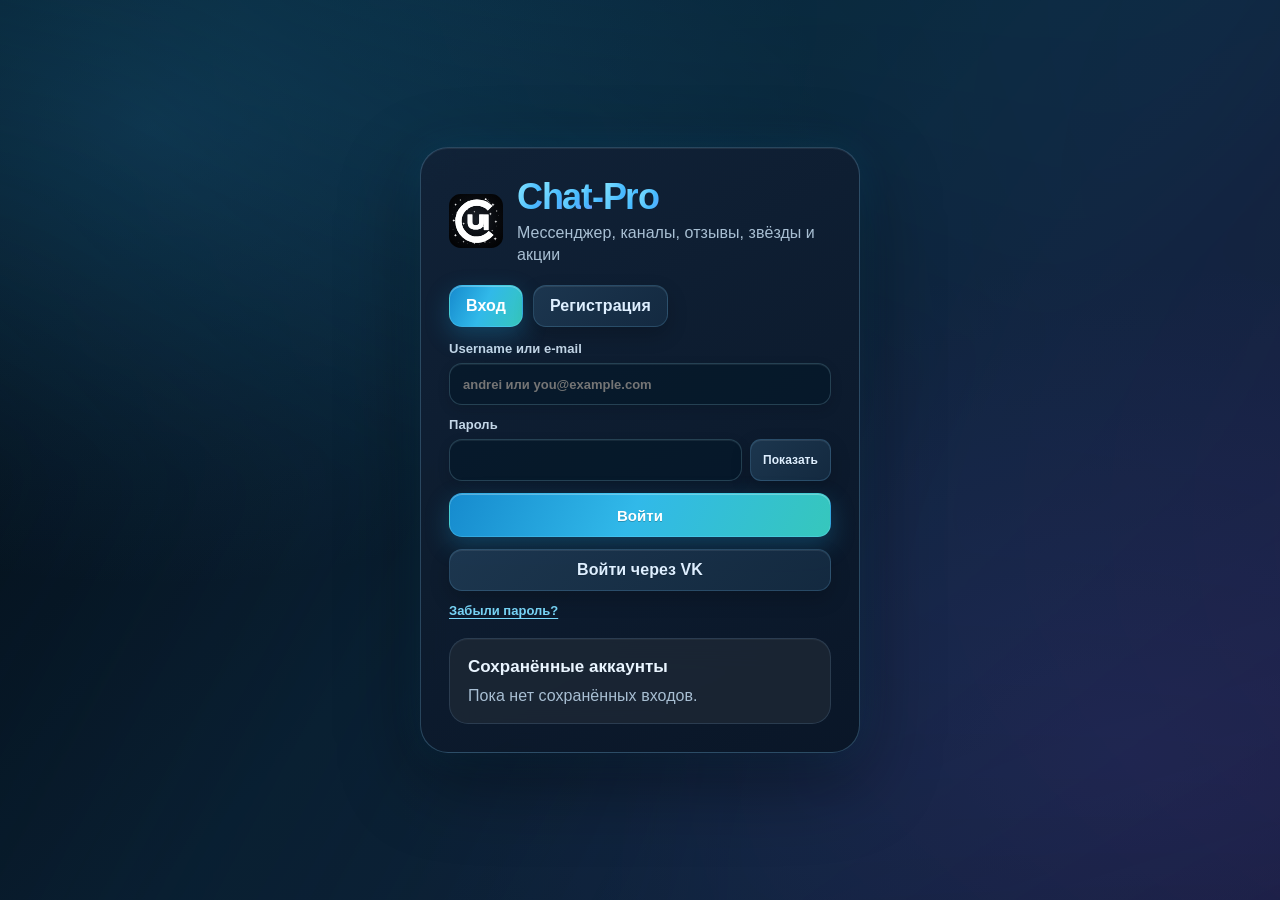
==== commit 8ab91e0b: "Release channel activity and media improvements" ====
--- a/index.html
+++ b/index.html
@@ -10,11 +10,11 @@
     <link rel="manifest" href="manifest.webmanifest" />
     <link rel="apple-touch-icon" href="icon.svg?v=20260822-dialogs" />
     <link rel="icon" href="icon.svg?v=20260822-dialogs" type="image/svg+xml" />
-    <link rel="stylesheet" href="styles.css?v=20260824-message-edges" />
+    <link rel="stylesheet" href="styles.css?v=20261027-scroll-ai-activity" />
   </head>
   <body>
     <div class="page-loader" id="pageLoader" role="status" aria-live="polite"><span class="page-loader__spinner" aria-hidden="true"></span><span>Загрузка Chat-Pro</span></div>
     <div id="app"></div>
-    <script src="app.js?v=20260825-post-limits"></script>
+    <script src="app.js?v=20261027-scroll-ai-activity"></script>
   </body>
 </html>
--- a/styles.css
+++ b/styles.css
@@ -149,6 +149,8 @@
 .bubble-style-option small { margin-top: 3px; color: var(--muted); font-size: 10px; font-weight: 600; }
 .dialog-color-control input[type="color"] { position: absolute; width: 1px; height: 1px; opacity: 0; pointer-events: none; }
 .dialog-color-controls { display: grid; grid-template-columns: repeat(2, minmax(0, 1fr)); gap: 10px; }
+.dialog-color-controls > .dialog-color-control:has([name="otherDialogColor"]) { order: 1; }
+.dialog-color-controls > .dialog-color-control:has([name="dialogColor"]) { order: 2; }
 .dialog-color-control__button { display: inline-flex; width: fit-content; gap: 8px; align-items: center; padding: 5px 9px 5px 5px; border: 1px solid rgba(var(--primary-rgb), .18); border-radius: 999px; background: rgba(var(--primary-rgb), .07); color: var(--text); font-size: 12px; font-weight: 800; }
 .dialog-color-control__button:hover, .dialog-color-control__button:focus-visible { border-color: rgba(var(--primary-rgb), .48); background: rgba(var(--primary-rgb), .13); }
 .dialog-color-control__dot { display: block; width: 27px; height: 27px; border: 2px solid rgba(255, 255, 255, .88); border-radius: 50%; background: var(--dialog-color, #ffffff); box-shadow: 0 2px 7px rgba(23, 33, 43, .18); }
@@ -241,8 +243,12 @@
   background: rgba(255, 255, 255, 0.42);
   box-shadow: var(--shadow);
 }
-.app-shell.without-rightbar { grid-template-columns: 330px minmax(0, 1fr); }
+.app-shell.without-rightbar { grid-template-columns: var(--sidebar-width, 330px) minmax(0, 1fr); }
 .app-shell > .sidebar, .app-shell > .chat-panel, .app-shell > .rightbar { position: relative; z-index: 1; }
+.sidebar-resize-handle { position: absolute; z-index: 3; top: 0; bottom: 0; left: calc(var(--sidebar-width, 330px) - 4px); width: 9px; cursor: col-resize; touch-action: none; }
+.sidebar-resize-handle::after { position: absolute; top: 0; bottom: 0; left: 4px; width: 1px; content: ""; background: transparent; transition: background-color .16s ease, box-shadow .16s ease; }
+.sidebar-resize-handle:hover::after, .is-resizing-sidebar .sidebar-resize-handle::after { background: var(--primary); box-shadow: 0 0 7px rgba(var(--primary-rgb), .45); }
+body.is-resizing-sidebar { cursor: col-resize; user-select: none; }
 body:not(.site-background-default) .app-shell { background: rgba(255, 255, 255, .18); border-color: rgba(255, 255, 255, .46); backdrop-filter: blur(12px); }
 body:not(.site-background-default) .sidebar, body:not(.site-background-default) .rightbar, body:not(.site-background-default) .chat-panel:not(.chat-panel--channel-themed) { background: var(--dialog-panel-background); backdrop-filter: blur(20px) saturate(1.12); }
 body.theme-dark:not(.site-background-default) .sidebar, body.theme-dark:not(.site-background-default) .rightbar, body.theme-dark:not(.site-background-default) .chat-panel:not(.chat-panel--channel-themed) { background: var(--dialog-panel-background); }
@@ -290,7 +296,7 @@
 .chat-row__aside .unread-badge { margin: 0; }
 .unread-badge { display: grid; min-width: 21px; height: 21px; place-items: center; margin-left: 6px; padding: 0 6px; border-radius: 999px; background: #e55757; color: #fff; box-shadow: 0 3px 8px rgba(192, 42, 42, .28); font-size: 11px; font-weight: 900; line-height: 1; }
 .chat-row.has-unread .row__title, .chat-row.has-unread .row__sub { font-weight: 850; }
-.chat-menu-button { position: absolute; top: 50%; right: 7px; width: 32px; height: 32px; padding: 0 0 2px; transform: translateY(-50%); border: 0; border-radius: 50%; background: transparent; color: var(--muted); font-size: 25px; line-height: 1; }
+.chat-menu-button { position: absolute; z-index: 2; top: 50%; right: 7px; width: 32px; height: 32px; padding: 0 0 2px; transform: translateY(-50%); border: 0; border-radius: 50%; background: transparent; color: var(--muted); font-size: 25px; line-height: 1; touch-action: manipulation; }
 .chat-menu-button:hover, .chat-menu-button:focus-visible { background: rgba(42, 171, 238, 0.14); color: var(--primary-dark); }
 .recommended-channels { margin-top: 20px; padding-top: 16px; border-top: 1px solid var(--line); }
 .recommended-channels__title { display: flex; align-items: baseline; justify-content: space-between; gap: 10px; margin: 0 3px 10px; }
@@ -304,6 +310,21 @@
 .recommended-channel b, .recommended-channel small { display: block; overflow: hidden; text-overflow: ellipsis; white-space: nowrap; }
 .recommended-channel small { margin-top: 3px; color: var(--muted); font-size: 11px; }
 .recommended-channel .button { flex: 0 0 auto; }
+.channel-feed { margin-top: 20px; padding-top: 16px; border-top: 1px solid var(--line); }
+.channel-feed__title { margin: 0 3px 10px; }
+.channel-feed__title b, .channel-feed__title span { display: block; }
+.channel-feed__title b { font-size: 15px; }
+.channel-feed__title span { margin-top: 3px; color: var(--primary-dark); font-size: 11px; font-weight: 750; line-height: 1.35; }
+.channel-feed__item { display: flex; align-items: center; justify-content: space-between; gap: 10px; margin-bottom: 9px; padding: 10px; border: 1px solid rgba(var(--primary-rgb), .2); border-radius: 16px; background: rgba(var(--primary-rgb), .055); }
+.channel-feed__info { display: flex; min-width: 0; flex: 1 1 auto; gap: 9px; align-items: center; padding: 0; border: 0; background: transparent; color: inherit; font: inherit; text-align: left; }
+.channel-feed__info > span { min-width: 0; }
+.channel-feed__info:hover b, .channel-feed__info:focus-visible b { color: var(--primary-dark); }
+.channel-feed__info:focus-visible { outline: 2px solid var(--primary); outline-offset: 4px; border-radius: 10px; }
+.channel-feed__item b, .channel-feed__item small { display: block; overflow: hidden; text-overflow: ellipsis; white-space: nowrap; }
+.channel-feed__item small { margin-top: 3px; color: var(--muted); font-size: 11px; }
+.channel-feed__item .button, .channel-feed__subscribed { flex: 0 0 auto; }
+.channel-feed__subscribed { color: var(--muted); font-size: 11px; font-weight: 750; white-space: nowrap; }
+.channel-feed__more { display: block; width: 100%; margin-top: 2px; }
 .activity-rewards-promo { display: none; align-items: center; justify-content: space-between; gap: 12px; margin: 14px 0 4px; padding: 13px; border: 1px solid rgba(var(--primary-rgb), .18); border-radius: 16px; background: linear-gradient(135deg, rgba(var(--primary-rgb), .11), rgba(126, 219, 145, .1)); }
 .activity-rewards-promo b { color: var(--primary-dark); font-size: 13px; line-height: 1.35; }
 .activity-rewards-promo .button { flex: 0 0 auto; }
@@ -575,7 +596,7 @@
 .message--system { align-self: center; max-width: min(560px, 95%); margin: 3px 0; padding: 6px 11px; border: 1px solid rgba(var(--primary-rgb), .17); border-radius: 999px; background: rgba(255, 255, 255, .58); color: var(--muted); font-size: 12px; font-weight: 700; line-height: 1.35; text-align: center; box-shadow: 0 4px 12px rgba(31, 65, 90, .06); backdrop-filter: blur(8px); }
 body.theme-dark .chat-panel:not(.chat-panel--channel-themed) .message--system { background: rgba(15, 29, 49, .64); }
 .message.own .reacts { align-self: flex-end; max-width: min(440px, 100%); }
-.message-photo-button { display: block; max-width: 100%; padding: 0; overflow: hidden; border: 0; border-radius: 16px; background: transparent; cursor: zoom-in; }
+.message-photo-button { display: block; max-width: 100%; padding: 0; overflow: hidden; border: 0; border-radius: 16px; background: transparent; cursor: zoom-in; touch-action: pan-y; }
 .message-photo { display: block; max-width: 100%; max-height: 360px; border-radius: 16px; object-fit: cover; transition: transform .18s ease, filter .18s ease; }
 .message-photo-button:hover .message-photo, .message-photo-button:focus-visible .message-photo { filter: brightness(.94); transform: scale(1.015); }
 .message-video { position: relative; width: min(520px, 100%); overflow: hidden; border-radius: 16px; background: #080f18; }
@@ -584,6 +605,16 @@
 .message-video > button svg, .circle-expand svg { width: 18px; height: 18px; fill: none; stroke: currentColor; stroke-linecap: round; stroke-linejoin: round; stroke-width: 2; }
 .message-video:hover > button, .message-video:focus-within > button { opacity: 1; }
 .message-video > button:hover, .message-video > button:focus-visible { transform: scale(1.08); }
+.vk-video-card { position: relative; display: grid; width: min(380px, 100%); min-height: 172px; overflow: hidden; border-radius: 16px; background: #172838; color: #fff; isolation: isolate; text-decoration: none; }
+.vk-video-card:hover, .vk-video-card:focus-visible { color: #fff; }
+.vk-video-card:focus-visible { outline: 3px solid var(--primary); outline-offset: 2px; }
+.vk-video-card__thumbnail { position: absolute; z-index: -2; width: 100%; height: 100%; object-fit: cover; }
+.vk-video-card__overlay { display: flex; gap: 11px; align-items: end; min-height: 172px; padding: 13px; background: linear-gradient(180deg, rgba(5, 12, 20, .08) 20%, rgba(5, 12, 20, .78)); }
+.vk-video-card__play { display: grid; width: 42px; height: 42px; flex: 0 0 auto; place-items: center; border-radius: 50%; background: rgba(255, 255, 255, .94); color: #1676bc; font-size: 17px; line-height: 1; box-shadow: 0 3px 14px rgba(0, 0, 0, .3); transition: transform .18s ease; }
+.vk-video-card:hover .vk-video-card__play, .vk-video-card:focus-visible .vk-video-card__play { transform: scale(1.08); }
+.vk-video-card__overlay > span:last-child { display: grid; min-width: 0; gap: 2px; }
+.vk-video-card b { font-size: 14px; line-height: 1.2; }
+.vk-video-card small { font-size: 12px; line-height: 1.2; opacity: .9; }
 .message-audio { width: min(300px, 100%); }
 .message--audio .message__bubble { width: max-content; max-width: min(300px, 100%); padding: 0; border: 0; background: transparent; box-shadow: none; }
 .circle-message { position: relative; width: 210px; }
@@ -605,11 +636,15 @@
 .message-selection-toolbar__actions button svg { width: 18px; height: 18px; flex: 0 0 auto; fill: none; stroke: currentColor; }
 body.theme-dark .message-selection-toolbar { background: rgba(22, 36, 58, .96); }
 .composer { position: absolute; z-index: 3; right: 0; bottom: 0; left: 0; display: grid; grid-template-columns: auto minmax(0, 1fr) auto; gap: 6px; align-items: center; padding: 8px 12px; border-top: 0; background: transparent; box-shadow: none; }
-.chat-search-panel { display: grid; grid-template-columns: minmax(0, 1fr) auto auto; gap: 8px; align-items: center; padding: 8px 14px; border-bottom: 1px solid var(--line); background: var(--panel); }
+.chat-search-panel { position: absolute; z-index: 8; top: 0; right: 0; left: 0; display: grid; grid-template-columns: minmax(0, 1fr) auto auto auto auto; gap: 8px; align-items: center; padding: 8px 14px; border-bottom: 1px solid var(--line); background: var(--panel); box-shadow: 0 8px 22px rgba(5, 18, 32, .18); }
 .chat-search-panel input { min-width: 0; border-radius: 999px; }
 .chat-search-panel span { color: var(--muted); font-size: 12px; font-weight: 800; }
 .chat-search-panel button { width: 32px; height: 32px; border: 0; border-radius: 50%; background: rgba(var(--primary-rgb), .1); color: var(--primary-dark); font-weight: 900; }
+.chat-search-panel__results { display: grid; grid-column: 1 / -1; max-height: 210px; gap: 5px; overflow-y: auto; }
 .chat-search-empty { align-self: center; justify-self: center; padding: 18px; border-radius: 18px; background: rgba(255,255,255,.72); }
+.search-highlight { padding: 0 1px; border-radius: 3px; background: #ffe28a; color: inherit; }
+.message--search-match .message__bubble { animation: message-search-pulse 1.8s ease; }
+@keyframes message-search-pulse { 0%, 100% { box-shadow: 0 4px 12px rgba(38, 96, 136, .14); } 35% { box-shadow: 0 0 0 4px rgba(255, 197, 61, .48), 0 7px 18px rgba(38, 96, 136, .2); } }
 .jump-to-latest { position: absolute; z-index: 5; right: 18px; bottom: 76px; display: grid; width: 34px; height: 34px; place-items: center; padding: 0; border: 1px solid rgba(255,255,255,.62); border-radius: 50%; background: var(--primary); color: white; box-shadow: 0 8px 18px rgba(42, 171, 238, .34), inset 0 1px rgba(255,255,255,.32); font-size: 19px; font-weight: 900; }
 .jump-to-latest:hover { background: var(--primary-dark); transform: translateY(-2px); }
 .unread-divider { display: flex; justify-content: center; margin: 10px 0 4px; color: #6552bd; font-size: 11px; font-weight: 900; text-transform: uppercase; letter-spacing: .05em; }
@@ -791,13 +826,17 @@
 .message-document span { font-size: 22px; }
 .message-document b { min-width: 0; overflow: hidden; font-size: 13px; text-overflow: ellipsis; white-space: nowrap; }
 .message-document small { margin-left: auto; color: var(--primary-dark); font-size: 11px; font-weight: 800; }
-.channel-comments { margin-top: 7px; }
-.channel-comments button { display: inline-flex; min-width: 30px; min-height: 30px; gap: 4px; align-items: center; justify-content: center; padding: 4px 7px; border: 1px solid rgba(var(--primary-rgb), .35); border-radius: 999px; background: rgba(var(--primary-rgb), .18); color: var(--primary-dark); box-shadow: 0 2px 7px rgba(var(--primary-rgb), .13); font: inherit; font-size: 14px; font-weight: 850; line-height: 1; }
-.channel-comments button:hover, .channel-comments button:focus-visible { border-color: rgba(var(--primary-rgb), .58); background: var(--primary); color: #fff; box-shadow: 0 5px 12px rgba(var(--primary-rgb), .28); }
-.channel-comments button svg { width: 17px; height: 17px; fill: none; stroke: currentColor; stroke-linecap: round; stroke-linejoin: round; stroke-width: 2.25; }
-.channel-comments button span { font-size: 11px; line-height: 1; }
+.channel-comments { display: flex; justify-content: flex-end; margin-top: 7px; }
+.channel-comments button { display: inline-flex; min-height: 30px; align-items: center; gap: 5px; padding: 5px 7px; border: 1px solid var(--line); border-radius: 9px; background: transparent; color: var(--muted); box-shadow: none; font: inherit; line-height: 1; opacity: .82; }
+.channel-comments button:hover, .channel-comments button:focus-visible { border-color: rgba(var(--primary-rgb), .32); background: rgba(var(--primary-rgb), .06); color: var(--primary-dark); box-shadow: none; opacity: 1; }
+.channel-comments button svg { width: 17px; height: 17px; flex: 0 0 auto; fill: none; stroke: currentColor; stroke-linecap: round; stroke-linejoin: round; stroke-width: 1.8; }
+.channel-comments button b { font-size: 11px; font-weight: 700; }
+.channel-comments button span { padding: 0; color: currentColor; font-size: 11px; font-weight: 700; line-height: 1; }
+.admin-select-search { width: 100%; margin: 0 0 7px; }
 .channel-comment-list { display: grid; gap: 9px; max-height: 260px; overflow: auto; }
-.channel-comment-list article { padding: 10px 12px; border-radius: 13px; background: rgba(var(--primary-rgb), .07); }
+.channel-comment-list article { position: relative; padding: 10px 40px 10px 12px; border-radius: 13px; background: rgba(var(--primary-rgb), .07); }
+.channel-comment__menu { position: absolute; top: 8px; right: 8px; width: 26px; height: 26px; padding: 0; border: 0; border-radius: 50%; background: transparent; color: var(--muted); font: inherit; font-size: 20px; line-height: 1; }
+.channel-comment__menu:hover, .channel-comment__menu:focus-visible { background: rgba(var(--primary-rgb), .12); color: var(--primary-dark); }
 .channel-comment-list article b, .channel-comment-list article small { font-size: 12px; }
 .channel-comment-list article small { color: var(--muted); }
 .channel-comment-list article p { margin: 4px 0; white-space: pre-wrap; }
@@ -945,6 +984,10 @@
 .profile-publications .card { margin: 0; }
 .level-card h2 { margin-top: 8px; }
 .level-card ul, .card ul { padding-left: 20px; line-height: 1.7; }
+.level-card__criteria, .level-card__subscription { margin-top: 12px; padding: 10px 12px; border: 1px solid rgba(var(--primary-rgb), .14); border-radius: 13px; background: rgba(var(--primary-rgb), .045); }
+.level-card__criteria ul { display: grid; gap: 4px; margin: 7px 0; padding-left: 0; list-style: none; }
+.level-card__criteria li { display: flex; justify-content: space-between; gap: 12px; }
+.level-card__criteria p, .level-card__subscription p { margin: 7px 0 0; }
 .level-current-limits .muted { margin: 8px 0 12px; }
 .level-next-reward { display: grid; gap: 3px; margin: 12px 0; padding: 10px 12px; border-radius: 13px; background: rgba(var(--primary-rgb), .09); color: var(--primary-dark); font-size: 13px; }
 .level-next-reward span { font-weight: 800; }
@@ -955,6 +998,10 @@
 .media-overlay { position: fixed; z-index: 100; inset: 0; display: grid; place-items: center; padding: 28px; background: rgba(5, 12, 20, .92); }
 .media-overlay img { max-width: 100%; max-height: 100%; border-radius: 12px; object-fit: contain; box-shadow: 0 24px 80px rgba(0, 0, 0, .45); }
 .media-overlay__close { position: fixed; top: 18px; right: 18px; background: rgba(255,255,255,.16); color: white; }
+.media-overlay__nav { position: fixed; z-index: 1; top: 50%; width: 48px; height: 64px; padding: 0; border: 0; border-radius: 14px; background: rgba(255,255,255,.16); color: white; font-size: 52px; line-height: .8; transform: translateY(-50%); }
+.media-overlay__nav--previous { left: 18px; }
+.media-overlay__nav--next { right: 18px; }
+.media-overlay__counter { position: fixed; bottom: 20px; left: 50%; padding: 7px 11px; border-radius: 999px; background: rgba(0,0,0,.42); color: white; font-size: 13px; font-weight: 700; transform: translateX(-50%); }
 .circle-overlay { position: fixed; z-index: 100; inset: 0; display: grid; place-items: center; padding: 20px; background: rgba(5, 12, 20, .94); }
 .circle-viewer { width: min(760px, 100%); }
 .circle-viewer header { display: flex; align-items: center; justify-content: space-between; gap: 12px; margin-bottom: 14px; color: white; font-weight: 800; }
@@ -974,6 +1021,10 @@
 .story-viewer > img { display: block; width: 100%; max-height: 62vh; object-fit: contain; background: #111; }
 .story-viewer > p { margin: 0; padding: 12px 16px; }
 .story-viewer .media-overlay__close { position: absolute; z-index: 1; top: 10px; right: 10px; }
+.story-viewer__nav { position: absolute; z-index: 1; top: min(31vh, 50%); width: 36px; height: 52px; padding: 0; border: 0; border-radius: 12px; background: rgba(0,0,0,.42); color: white; font-size: 40px; line-height: .8; }
+.story-viewer__nav--previous { left: 10px; }
+.story-viewer__nav--next { right: 10px; }
+.story-viewer__counter { position: absolute; z-index: 1; top: 14px; left: 14px; padding: 5px 8px; border-radius: 999px; background: rgba(0,0,0,.42); color: white; font-size: 12px; font-weight: 700; }
 .story-reaction-panel { padding: 12px; border-top: 1px solid var(--line); background: linear-gradient(135deg, rgba(42, 171, 238, .08), rgba(126, 219, 145, .07)); }
 .story-reactions { display: flex; justify-content: space-between; gap: 6px; padding: 0; }
 .story-reactions button { display: grid; width: 42px; height: 42px; place-items: center; padding: 0; border: 1px solid transparent; border-radius: 50%; background: rgba(255,255,255,.56); box-shadow: 0 4px 12px rgba(28, 71, 103, .08); font-size: 21px; transition: transform .18s ease, background .18s ease, border-color .18s ease; }
@@ -1062,6 +1113,7 @@
   touch-action: manipulation;
 }
 .star-package__stars { display: block; font-size: 15px; line-height: 1.15; }
+.star-package__star { color: #f6c84c; text-shadow: 0 1px 7px rgba(246, 200, 76, .38); }
 .star-package__price { display: flex; min-width: 0; gap: 5px; align-items: baseline; color: var(--muted); font-size: 12px; font-variant-numeric: tabular-nums; line-height: 1.15; }
 .star-package__price strong { color: inherit; font-size: 14px; }
 .star-packages s { color: var(--muted); font-weight: 600; }
@@ -1113,8 +1165,32 @@
   .admin-grid { grid-template-columns: 1fr; }
 }
 @media (max-width: 760px) {
-  .app-shell { grid-template-columns: 1fr; }
+  .admin-shell { width: min(100%, calc(100vw - 16px)); margin: 8px auto; }
+  .admin-head { align-items: flex-start; padding: 14px; border-radius: 18px; }
+  .admin-head h1 { font-size: 21px; }
+  .admin-head .muted { margin-bottom: 0; font-size: 12px; }
+  .admin-head .button { flex: 0 0 auto; }
+  .admin-card { padding: 14px; border-radius: 18px; }
+  .admin-sections { margin-inline: -1px; border-radius: 14px; scrollbar-width: thin; }
+  .admin-sections__button { min-height: 42px; padding: 9px 11px; }
+  .admin-activity-reward, .admin-report { flex-direction: column; }
+  .admin-activity-reward .button, .admin-report .button { width: 100%; }
+  .app-shell,
+  .app-shell.without-rightbar {
+    --sidebar-width: 100%;
+    grid-template-columns: minmax(0, 1fr);
+  }
+  .sidebar-resize-handle { display: none; }
   .sidebar { border-right: 0; border-bottom: 1px solid var(--line); }
+  .app-shell .sidebar .chat-filters {
+    grid-template-columns: repeat(2, minmax(0, 1fr));
+  }
+  .app-shell .sidebar .chat-filters .chip {
+    min-width: 0;
+    overflow: hidden;
+    text-overflow: ellipsis;
+    white-space: nowrap;
+  }
   html:has(.app-shell.chat-is-open), body:has(.app-shell.chat-is-open) { width: 100%; height: 100%; overflow: hidden; overscroll-behavior: none; }
   .app-shell.chat-is-open { position: fixed; inset: 0; display: block; width: 100%; height: 100%; min-height: 0; overflow: hidden; overscroll-behavior: none; }
   .app-shell.chat-is-open .sidebar { display: none; }
@@ -1467,29 +1543,31 @@
 .chat-mobile-menu-button svg { width: 21px; height: 21px; fill: none; stroke: currentColor; stroke-width: 2.2; stroke-linecap: round; }
 
 .mobile-chat-menu-overlay { display: none; }
+.mobile-chat-menu-overlay { position: fixed; z-index: 100; inset: 0; display: grid; place-items: center; padding: 24px; background: rgba(8, 27, 42, .44); backdrop-filter: blur(4px); animation: mobile-chat-menu-fade .2s ease-out; }
+.mobile-chat-menu { width: min(520px, 100%); max-height: min(82dvh, 720px); overflow: auto; border: 1px solid rgba(77, 162, 190, .4); border-radius: 24px; background: linear-gradient(145deg, #f7fdff, #e8f8f2); box-shadow: 0 16px 42px rgba(5, 35, 55, .28); animation: mobile-chat-menu-rise .25s cubic-bezier(.2, .8, .2, 1); }
+body.theme-dark .mobile-chat-menu { background: linear-gradient(145deg, #102a3c, #143638); }
+.mobile-chat-menu header { display: flex; align-items: center; justify-content: space-between; padding: 17px 18px 12px; border-bottom: 1px solid rgba(58, 139, 165, .2); }
+.mobile-chat-menu header b, .mobile-chat-menu header small { display: block; }
+.mobile-chat-menu header b { color: #104d70; font-size: 18px; }
+.mobile-chat-menu header small { margin-top: 2px; color: var(--muted); font-size: 12px; }
+.mobile-chat-menu header button { width: 34px; height: 34px; padding: 0; border: 1px solid rgba(64, 148, 180, .35); border-radius: 12px; background: #e1f5f7; color: #13577b; font-size: 23px; line-height: 1; }
+.mobile-chat-menu__actions { display: grid; grid-template-columns: repeat(2, minmax(0, 1fr)); gap: 8px; padding: 12px; }
+.mobile-chat-menu__actions button { display: flex; min-height: 48px; gap: 9px; align-items: center; padding: 9px 10px; border: 1px solid rgba(64, 148, 180, .25); border-radius: 15px; background: #ffffff; color: #14526f; font-size: 12px; font-weight: 850; text-align: left; transition: transform .18s ease, background-color .18s ease, box-shadow .18s ease; }
+.mobile-chat-menu__actions button:hover, .mobile-chat-menu__actions button:focus-visible { background: linear-gradient(135deg, #e4f9ff, #d9f6df); box-shadow: 0 7px 14px rgba(26, 111, 137, .14); transform: translateY(-1px); }
+.mobile-chat-menu__actions svg, .mobile-chat-menu__actions .nav-button__icon { width: 22px; height: 22px; flex: 0 0 auto; }
+.mobile-chat-menu__chats { grid-column: 1 / -1; background: linear-gradient(135deg, #e1f8ff, #d8f6e1) !important; }
+body.theme-dark .mobile-chat-menu header { border-color: rgba(163, 222, 237, .2); }
+body.theme-dark .mobile-chat-menu header b { color: #e7f8ff; }
+body.theme-dark .mobile-chat-menu header small { color: #b8d6df; }
+body.theme-dark .mobile-chat-menu header button { border-color: rgba(163, 222, 237, .28); background: #1c4658; color: #e7f8ff; }
+body.theme-dark .mobile-chat-menu__actions button { border-color: rgba(163, 222, 237, .2); background: #163c4d; color: #e7f8ff; }
+body.theme-dark .mobile-chat-menu__chats { background: linear-gradient(135deg, #1d5264, #1a4c46) !important; }
+@keyframes mobile-chat-menu-fade { from { opacity: 0; } to { opacity: 1; } }
+@keyframes mobile-chat-menu-rise { from { opacity: 0; transform: translateY(16px) scale(.98); } to { opacity: 1; transform: translateY(0) scale(1); } }
 @media (max-width: 760px) {
   .chat-mobile-menu-button { display: grid; place-items: center; }
-  .mobile-chat-menu-overlay { position: fixed; z-index: 100; inset: 0; display: grid; place-items: center; padding: 16px 12px; background: rgba(8, 27, 42, .44); backdrop-filter: blur(4px); animation: mobile-chat-menu-fade .2s ease-out; }
-  .mobile-chat-menu { width: min(520px, 100%); max-height: min(78dvh, 620px); overflow: auto; border: 1px solid rgba(77, 162, 190, .4); border-radius: 24px; background: linear-gradient(145deg, #f7fdff, #e8f8f2); box-shadow: 0 16px 42px rgba(5, 35, 55, .28); animation: mobile-chat-menu-rise .25s cubic-bezier(.2, .8, .2, 1); }
-  body.theme-dark .mobile-chat-menu { background: linear-gradient(145deg, #102a3c, #143638); }
-  .mobile-chat-menu header { display: flex; align-items: center; justify-content: space-between; padding: 17px 18px 12px; border-bottom: 1px solid rgba(58, 139, 165, .2); }
-  .mobile-chat-menu header b, .mobile-chat-menu header small { display: block; }
-  .mobile-chat-menu header b { color: #104d70; font-size: 18px; }
-  .mobile-chat-menu header small { margin-top: 2px; color: var(--muted); font-size: 12px; }
-  .mobile-chat-menu header button { width: 34px; height: 34px; padding: 0; border: 1px solid rgba(64, 148, 180, .35); border-radius: 12px; background: #e1f5f7; color: #13577b; font-size: 23px; line-height: 1; }
-  .mobile-chat-menu__actions { display: grid; grid-template-columns: repeat(2, minmax(0, 1fr)); gap: 8px; padding: 12px; }
-  .mobile-chat-menu__actions button { display: flex; min-height: 48px; gap: 9px; align-items: center; padding: 9px 10px; border: 1px solid rgba(64, 148, 180, .25); border-radius: 15px; background: #ffffff; color: #14526f; font-size: 12px; font-weight: 850; text-align: left; transition: transform .18s ease, background-color .18s ease, box-shadow .18s ease; }
-  .mobile-chat-menu__actions button:hover, .mobile-chat-menu__actions button:focus-visible { background: linear-gradient(135deg, #e4f9ff, #d9f6df); box-shadow: 0 7px 14px rgba(26, 111, 137, .14); transform: translateY(-1px); }
-  .mobile-chat-menu__actions svg, .mobile-chat-menu__actions .nav-button__icon { width: 22px; height: 22px; flex: 0 0 auto; }
-  .mobile-chat-menu__chats { grid-column: 1 / -1; background: linear-gradient(135deg, #e1f8ff, #d8f6e1) !important; }
-  body.theme-dark .mobile-chat-menu header { border-color: rgba(163, 222, 237, .2); }
-  body.theme-dark .mobile-chat-menu header b { color: #e7f8ff; }
-  body.theme-dark .mobile-chat-menu header small { color: #b8d6df; }
-  body.theme-dark .mobile-chat-menu header button { border-color: rgba(163, 222, 237, .28); background: #1c4658; color: #e7f8ff; }
-  body.theme-dark .mobile-chat-menu__actions button { border-color: rgba(163, 222, 237, .2); background: #163c4d; color: #e7f8ff; }
-  body.theme-dark .mobile-chat-menu__chats { background: linear-gradient(135deg, #1d5264, #1a4c46) !important; }
-  @keyframes mobile-chat-menu-fade { from { opacity: 0; } to { opacity: 1; } }
-  @keyframes mobile-chat-menu-rise { from { opacity: 0; transform: translateY(16px) scale(.98); } to { opacity: 1; transform: translateY(0) scale(1); } }
+  .mobile-chat-menu-overlay { padding: 16px 12px; }
+  .mobile-chat-menu { max-height: min(78dvh, 620px); }
 }
 
 .call-button {
@@ -2060,12 +2138,29 @@
 
 /* Search text remains legible against all light dialog backgrounds. */
 body:not(.theme-dark) .sidebar label { color: #455d70; }
-body:not(.theme-dark) .sidebar #userSearch { border-color: rgba(63, 99, 126, .3); background: rgba(255, 255, 255, .78); color: #17212b; }
-body:not(.theme-dark) .sidebar #userSearch::placeholder { color: #435d72; opacity: 1; }
+body:not(.theme-dark) .sidebar #globalSearch { border-color: rgba(63, 99, 126, .3); background: rgba(255, 255, 255, .78); color: #17212b; }
+body:not(.theme-dark) .sidebar #globalSearch::placeholder { color: #435d72; opacity: 1; }
 .chat-search { position: relative; display: block; margin: 0 0 14px; color: #3a87b6; }
 .chat-search svg { position: absolute; z-index: 1; top: 50%; left: 14px; width: 18px; height: 18px; transform: translateY(-50%); pointer-events: none; }
-.chat-search #userSearch { padding-left: 43px; }
+.chat-search #globalSearch { padding-left: 43px; }
+.search-results-section { display: grid; gap: 5px; margin: 0 0 12px; }
+.search-results-section > b { padding: 0 5px; color: var(--muted); font-size: 11px; text-transform: uppercase; letter-spacing: .05em; }
+.search-hint { margin: -5px 0 12px; padding: 0 5px; font-size: 12px; }
+.message-search-result { display: grid; width: 100%; grid-template-columns: minmax(0, 1fr) auto; gap: 8px; align-items: center; padding: 9px 10px; border: 1px solid rgba(var(--primary-rgb), .14); border-radius: 12px; background: rgba(255,255,255,.68); color: var(--text); text-align: left; }
+.message-search-result:hover, .message-search-result:focus-visible { border-color: rgba(var(--primary-rgb), .42); background: rgba(var(--primary-rgb), .09); }
+.message-search-result__body { display: grid; min-width: 0; gap: 3px; }
+.message-search-result__body small, .message-search-result time { overflow: hidden; color: var(--muted); font-size: 11px; text-overflow: ellipsis; white-space: nowrap; }
+.message-search-result__body b { overflow: hidden; font-size: 12px; line-height: 1.35; text-overflow: ellipsis; white-space: nowrap; }
+.message-search-result--compact { background: rgba(var(--primary-rgb), .045); }
 .message:not(.own) .message__bubble, .message:not(.own) .message__text { font-family: var(--message-font); }
+
+/* The selected dialog font belongs to message content, including the user's own bubbles. */
+.message .message__bubble,
+.message.own .message__bubble,
+.message .message__text,
+.message.own .message__text {
+  font-family: var(--message-font) !important;
+}
 
 /* Calls inherit the current chat wallpaper; the surface is glass, not a white card. */
 .call-overlay { background-color: rgba(8, 23, 38, .42); background-position: center; background-size: cover; }
@@ -2125,6 +2220,40 @@
 .settings-card--archive .settings-card__art i { position: absolute; z-index: 1; display: block; background: rgba(255,255,255,.9); box-shadow: 0 2px 5px rgba(42, 50, 119, .18); }
 .settings-card--archive .settings-card__art i:nth-child(1) { top: 8px; left: 33px; width: 4px; height: 18px; border-radius: 99px; }
 .settings-card--archive .settings-card__art i:nth-child(2) { top: 19px; left: 27px; width: 16px; height: 16px; clip-path: polygon(50% 100%, 0 42%, 30% 42%, 30% 0, 70% 0, 70% 42%, 100% 42%); }
+.settings-card--privacy .settings-card__art, .settings-card--reactions .settings-card__art, .settings-card--ringtone .settings-card__art { display: grid; place-items: center; color: rgba(255,255,255,.92); font-size: 30px; font-weight: 800; }
+.settings-card--privacy .settings-card__art { background: linear-gradient(145deg, #4ea7d2, #536ab2); }
+.settings-card--reactions .settings-card__art { background: linear-gradient(145deg, #eb7798, #9d63c5); }
+.settings-card--ringtone .settings-card__art { background: linear-gradient(145deg, #ee9d44, #dc5d8a 58%, #815fc7); }
+.privacy-settings-form { gap: 16px; }
+.privacy-settings-form fieldset { display: grid; gap: 8px; margin: 0; padding: 0; border: 0; }
+.privacy-settings-form legend { margin-bottom: 3px; font-size: 14px; font-weight: 850; }
+.privacy-option { display: flex; gap: 10px; align-items: flex-start; margin: 0; padding: 10px; border: 1px solid rgba(var(--primary-rgb), .16); border-radius: 13px; cursor: pointer; }
+.privacy-option:has(input:checked) { border-color: var(--primary); background: rgba(var(--primary-rgb), .08); box-shadow: 0 0 0 2px rgba(var(--primary-rgb), .1); }
+.privacy-option input { width: 18px; height: 18px; margin: 1px 0 0; accent-color: var(--primary); }
+.privacy-option span { display: grid; gap: 2px; }
+.privacy-option small, .reaction-history__item small { color: var(--muted); font-size: 11px; line-height: 1.35; }
+.reaction-history { display: grid; gap: 8px; }
+.reaction-history__search { position: relative; display: block; }
+.reaction-history__search span { position: absolute; top: 50%; left: 12px; color: var(--muted); font-size: 17px; transform: translateY(-52%); pointer-events: none; }
+.reaction-history__search input { width: 100%; padding-left: 35px; }
+.reaction-history__item { display: grid; grid-template-columns: 36px minmax(0, 1fr) auto; gap: 10px; align-items: center; padding: 9px; border: 1px solid rgba(var(--primary-rgb), .13); border-radius: 13px; background: rgba(var(--primary-rgb), .035); }
+.reaction-history__item--openable { width: 100%; color: inherit; text-align: left; cursor: pointer; }
+.reaction-history__item--openable:hover { border-color: rgba(var(--primary-rgb), .32); background: rgba(var(--primary-rgb), .08); }
+.reaction-history__emoji { display: grid; width: 36px; height: 36px; place-items: center; border-radius: 11px; background: rgba(var(--primary-rgb), .1); font-size: 20px; }
+.reaction-history__item > span:nth-child(2) { display: grid; gap: 3px; min-width: 0; }
+.reaction-history__item b { overflow: hidden; font-size: 12px; text-overflow: ellipsis; white-space: nowrap; }
+.reaction-history__item em { color: var(--muted); font-size: 10px; font-style: normal; }
+.reaction-history__item time { color: var(--muted); font-size: 10px; white-space: nowrap; }
+.ringtone-settings-form { gap: 9px; }
+.ringtone-settings-form > .muted { margin: 0 0 2px; }
+.ringtone-option { display: grid; grid-template-columns: 38px minmax(0, 1fr) auto; gap: 10px; align-items: center; width: 100%; padding: 9px; border: 1px solid rgba(var(--primary-rgb), .16); border-radius: 13px; background: rgba(var(--primary-rgb), .035); color: var(--text); text-align: left; }
+.ringtone-option:hover, .ringtone-option:focus-visible, .ringtone-option.is-selected { border-color: var(--primary); background: rgba(var(--primary-rgb), .09); box-shadow: 0 0 0 2px rgba(var(--primary-rgb), .09); }
+.ringtone-option.is-locked { opacity: .72; }
+.ringtone-option__icon { display: grid; width: 38px; height: 38px; place-items: center; border-radius: 11px; background: linear-gradient(145deg, rgba(var(--primary-rgb), .2), rgba(var(--primary-rgb), .07)); color: var(--primary-dark); font-size: 22px; }
+.ringtone-option > span:nth-child(2) { display: grid; gap: 2px; min-width: 0; }
+.ringtone-option b { font-size: 13px; }
+.ringtone-option small { color: var(--muted); font-size: 11px; line-height: 1.3; }
+.ringtone-option em { color: var(--primary-dark); font-size: 14px; font-style: normal; }
 .dialog-theme-picker, .sidebar-background-picker { margin: 0; padding: 0; border: 0; }
 .dialog-theme-picker legend, .sidebar-background-picker legend { margin-bottom: 8px; font-size: 13px; font-weight: 850; }
 .theme-mode-options { display: grid; grid-template-columns: repeat(2, minmax(0, 1fr)); gap: 9px; }
@@ -2209,6 +2338,7 @@
 }
 
 @media (max-width: 760px) {
+  .sidebar-resize-handle { display: none; }
   .profile { padding: 9px; }
   .nav { grid-template-columns: 1fr; }
   .list, .right-content { padding: 10px; }
@@ -2814,7 +2944,7 @@
 .story-avatar span { display: block; width: 100%; max-width: 58px; overflow: hidden; text-overflow: ellipsis; white-space: nowrap; }
 .profile-more, .review-more { display: grid; width: 34px; height: 34px; place-items: center; border: 1px solid rgba(var(--primary-rgb), .14); border-radius: 50%; background: rgba(255,255,255,.58); color: var(--primary-dark); font-size: 20px; font-weight: 900; }
 .review-item__head { display: flex; align-items: center; justify-content: space-between; gap: 10px; }
-.simple-actions-overlay { position: fixed; z-index: 80; inset: 0; pointer-events: none; }
+.simple-actions-overlay { position: fixed; z-index: 130; inset: 0; pointer-events: none; }
 .simple-actions { position: fixed; display: grid; width: 220px; gap: 6px; padding: 8px; border: 1px solid rgba(var(--primary-rgb), .16); border-radius: 18px; background: rgba(255,255,255,.94); box-shadow: 0 18px 42px rgba(19, 61, 92, .18); backdrop-filter: blur(14px); pointer-events: auto; }
 .simple-actions button { min-height: 38px; border: 0; border-radius: 12px; background: rgba(var(--primary-rgb), .08); color: #12638b; font-weight: 800; text-align: left; }
 .scroll-date-bubble { position: absolute; z-index: 7; top: 12px; left: 50%; padding: 4px 9px; border-radius: 999px; background: rgba(18, 53, 78, .72); color: #fff; font-size: 10px; font-weight: 850; transform: translateX(-50%); pointer-events: none; backdrop-filter: blur(10px); }
@@ -3453,6 +3583,50 @@
   background: #16435b;
   color: #ffffff;
 }
+
+/* Dark panels keep the selected wallpaper visible instead of becoming grey. */
+body.theme-dark .app-shell .sidebar,
+body.theme-dark .app-shell .sidebar.chat-background-custom,
+body.theme-dark .app-shell .sidebar.chat-background-whatsapp,
+body.theme-dark .app-shell .sidebar.chat-background-mint,
+body.theme-dark .app-shell .sidebar.chat-background-aurora,
+body.theme-dark .app-shell .sidebar.chat-background-noir,
+body.theme-dark .app-shell .sidebar.chat-background-cyan,
+body.theme-dark .app-shell .sidebar.chat-background-mist,
+body.theme-dark .app-shell .sidebar.chat-background-sunset,
+body.theme-dark .app-shell .sidebar.chat-background-ocean,
+body.theme-dark .app-shell .sidebar.chat-background-lavender,
+body.theme-dark .app-shell .sidebar.chat-background-forest,
+body.theme-dark .app-shell .sidebar.chat-background-midnight,
+body.theme-dark .app-shell .sidebar.chat-background-ember,
+body.theme-dark .app-shell .sidebar.chat-background-iris {
+  background-image: linear-gradient(118deg, rgba(3, 15, 28, .4), rgba(4, 20, 36, .18) 48%, rgba(3, 14, 27, .36)), var(--dialog-wallpaper, var(--dialog-panel-background)) !important;
+  background-size: 180% 180%, cover;
+  background-position: 0% 50%, center;
+  backdrop-filter: blur(20px) saturate(1.2);
+  -webkit-backdrop-filter: blur(20px) saturate(1.2);
+}
+body.theme-dark .app-shell .sidebar.chat-background-custom { background-image: linear-gradient(118deg, rgba(3, 15, 28, .4), rgba(4, 20, 36, .18) 48%, rgba(3, 14, 27, .36)), var(--sidebar-chat-wallpaper) !important; }
+body.theme-dark .app-shell .sidebar.chat-background-whatsapp { background-image: linear-gradient(118deg, rgba(3, 15, 28, .4), rgba(4, 20, 36, .18) 48%, rgba(3, 14, 27, .36)), radial-gradient(circle at 7px 7px, rgba(94, 129, 111, .18) 0 1.5px, transparent 1.8px), radial-gradient(circle at 23px 17px, rgba(94, 129, 111, .13) 0 1px, transparent 1.3px), linear-gradient(135deg, transparent 46%, rgba(94, 129, 111, .11) 47% 52%, transparent 53%), linear-gradient(45deg, transparent 46%, rgba(94, 129, 111, .08) 47% 52%, transparent 53%) !important; }
+body.theme-dark .app-shell .sidebar .profile,
+body.theme-dark .app-shell .sidebar .profile .nav {
+  background: linear-gradient(135deg, rgba(3, 16, 30, .72), rgba(8, 41, 61, .5)) !important;
+  backdrop-filter: blur(18px) saturate(1.2);
+  -webkit-backdrop-filter: blur(18px) saturate(1.2);
+}
+
+@keyframes panel-gradient-entrance {
+  0% { opacity: .32; background-position: 100% 50%, center; filter: saturate(.74); }
+  48% { opacity: 1; background-position: 38% 50%, center; filter: saturate(1.18); }
+  100% { opacity: 1; background-position: 0% 50%, center; filter: saturate(1); }
+}
+.app-shell--panel-entrance > .sidebar,
+.app-shell--panel-entrance > .chat-panel,
+.app-shell--panel-entrance > .rightbar {
+  animation: panel-gradient-entrance 1.15s cubic-bezier(.2, .8, .25, 1) both;
+}
+.app-shell--panel-entrance > .chat-panel { animation-delay: .08s; }
+.app-shell--panel-entrance > .rightbar { animation-delay: .16s; }
 
 /* Only a narrow round frame follows the outline of a video circle. */
 .message--circle .message__bubble {
@@ -4032,7 +4206,8 @@
 .app-shell .chat-panel .pinned-messages__menu svg { width: 18px; height: 18px; }
 
 /* RSS photos use the same fullscreen viewer as ordinary chat photos. */
-.message-photo-button--rss { position: relative; }
+.message-photo-button--rss { position: relative; width: 440px; max-width: 100%; overflow-anchor: none; }
+.message-photo-button--rss .message-photo { width: 100%; max-height: min(70dvh, 640px); object-fit: contain; background: rgba(5, 12, 20, .08); }
 .message-photo-button--rss::after {
   position: absolute;
   right: 8px;
@@ -4250,26 +4425,27 @@
 
 /* Voice messages use a custom, touch-seekable player instead of platform controls. */
 .message--audio .message__bubble { width: min(350px, 100%); max-width: min(350px, 100%); }
-.message-voice { display: grid; min-width: 260px; grid-template-columns: 36px minmax(0, 1fr) auto; gap: 9px; align-items: center; padding: 10px 11px 25px; border-radius: 18px; background: var(--own-bubble-background, var(--other-bubble)); box-shadow: 0 4px 16px rgba(26, 42, 58, .08); }
+.message-voice { display: grid; min-width: 260px; grid-template-columns: 32px minmax(0, 1fr) auto; gap: 8px; align-items: center; padding: 6px 9px 18px; border-radius: 16px; background: var(--own-bubble-background, var(--other-bubble)); box-shadow: 0 4px 16px rgba(26, 42, 58, .08); }
 .message:not(.own) .message-voice { background: var(--other-bubble); }
 .message-audio { position: absolute; width: 1px; height: 1px; opacity: 0; pointer-events: none; }
-.message-voice__play { display: grid; width: 30px; height: 30px; place-items: center; padding: 0; border: 0; border-radius: 10px; background: linear-gradient(145deg, var(--primary), var(--primary-dark)); color: #fff; box-shadow: 0 4px 11px rgba(var(--primary-rgb), .3); line-height: 1; }
+.message-voice__play { display: grid; width: 28px; height: 28px; place-items: center; padding: 0; border: 0; border-radius: 9px; background: linear-gradient(145deg, var(--primary), var(--primary-dark)); color: #fff; box-shadow: 0 4px 11px rgba(var(--primary-rgb), .3); line-height: 1; }
 .message-voice__play::before { display: none; }
 .message-voice__play svg { width: 19px; height: 19px; fill: currentColor; stroke: none; }
 .message-voice__play.is-playing svg { fill: currentColor; stroke: none; }
 .message-voice__play:hover, .message-voice__play:focus-visible { background: var(--primary-dark); transform: scale(1.05); }
-.message-voice__wave { display: flex; height: 36px; gap: 2px; align-items: center; overflow: hidden; cursor: pointer; touch-action: none; }
+.message-voice__wave { display: flex; height: 28px; gap: 2px; align-items: center; overflow: hidden; cursor: pointer; touch-action: none; }
 .message-voice__wave:focus-visible { outline: 2px solid var(--primary); outline-offset: 3px; border-radius: 4px; }
 .message-voice__wave i { width: 3px; min-height: 4px; height: var(--voice-level); flex: 1 1 0; border-radius: 999px; background: color-mix(in srgb, currentColor 28%, transparent); opacity: .9; }
 .message-voice__wave i.is-played { background: var(--primary-dark); }
 .message-voice__duration { color: color-mix(in srgb, currentColor 62%, transparent); font-family: Inter, -apple-system, BlinkMacSystemFont, "Segoe UI", Arial, sans-serif; font-size: 10px; font-weight: 750; white-space: nowrap; }
-.channel-viewer-bar { position: absolute; z-index: 6; right: 0; bottom: 0; left: 0; display: grid; grid-template-columns: minmax(88px, .7fr) minmax(0, 1.8fr); gap: 8px; padding: 9px 12px calc(9px + env(safe-area-inset-bottom)); border-top: 0; background: rgba(245, 250, 254, .24); box-shadow: 0 -5px 18px rgba(65, 102, 128, .05); backdrop-filter: blur(12px) saturate(1.06); -webkit-backdrop-filter: blur(12px) saturate(1.06); }
+.channel-viewer-bar { position: absolute; z-index: 6; right: 0; bottom: 0; left: 0; display: grid; grid-template-columns: repeat(2, minmax(0, 1fr)); gap: 8px; padding: 9px 12px calc(9px + env(safe-area-inset-bottom)); border-top: 0; background: rgba(245, 250, 254, .24); box-shadow: 0 -5px 18px rgba(65, 102, 128, .05); backdrop-filter: blur(12px) saturate(1.06); -webkit-backdrop-filter: blur(12px) saturate(1.06); }
 .channel-viewer-bar button { display: inline-flex; width: 100%; min-height: 40px; gap: 8px; align-items: center; justify-content: center; padding: 8px 10px; border: 1px solid rgba(var(--primary-rgb), .14); border-radius: 12px; background: rgba(255, 255, 255, .68); color: var(--primary-dark); box-shadow: inset 0 1px rgba(255, 255, 255, .56); font: inherit; font-size: 13px; font-weight: 750; }
 .channel-viewer-bar button:hover, .channel-viewer-bar button:focus-visible { background: rgba(var(--primary-rgb), .2); }
 .channel-viewer-bar svg { width: 18px; height: 18px; flex: 0 0 auto; fill: none; stroke: currentColor; stroke-width: 1.8; stroke-linecap: round; stroke-linejoin: round; }
 .channel-viewer-bar [data-buy-stars-channel] svg { fill: currentColor; stroke: color-mix(in srgb, currentColor 45%, transparent); }
 body.theme-dark .channel-viewer-bar { background: rgba(5, 18, 32, .48); box-shadow: 0 -5px 18px rgba(0, 0, 0, .16); }
-body.theme-dark .channel-viewer-bar button { border-color: rgba(196, 231, 248, .16); background: rgba(12, 45, 67, .54); color: var(--dialog-panel-text); box-shadow: inset 0 1px rgba(196, 249, 255, .08); }
+body.theme-dark .channel-viewer-bar button { border-color: rgba(196, 231, 248, .32); background: rgba(12, 45, 67, .88); color: #f4fbff; box-shadow: inset 0 1px rgba(196, 249, 255, .12); }
+body.theme-dark .channel-viewer-bar button:hover, body.theme-dark .channel-viewer-bar button:focus-visible { background: rgba(27, 82, 116, .96); color: #fff; }
 body:not(.theme-dark) .app-shell .chat-panel .chat-body--channel-viewer .messages,
 body.theme-dark .app-shell .chat-panel .chat-body--channel-viewer .messages { padding-bottom: calc(var(--channel-viewer-height, 76px) + 16px); }
 
@@ -4512,3 +4688,1065 @@
 
 /* Verified UTF-8 source for the Russian motivation phrases. */
 .chat-background-midnight { background-image: url("[data-uri]"), radial-gradient(circle at 78% 15%, rgba(111, 154, 221, .42), transparent 30%), linear-gradient(135deg, #1c2944, #2e426b 55%, #425887); background-size: 260px 210px, auto, auto; }
+
+/* Expanded bubble palette controls. */
+.bubble-palette-picker { display: grid; gap: 9px; min-width: 0; margin: 0; padding: 0; border: 0; }
+.bubble-palette-picker legend { font-size: 13px; font-weight: 850; }
+.bubble-palette-picker .muted { margin: -3px 0 0; font-size: 11px; }
+.bubble-palette-grid { display: grid; grid-template-columns: repeat(6, minmax(0, 1fr)); gap: 7px; }
+.bubble-palette { display: grid; grid-template-columns: repeat(2, minmax(0, 1fr)); gap: 2px; min-height: 32px; padding: 3px; border: 1px solid rgba(var(--primary-rgb), .16); border-radius: 10px; background: rgba(255, 255, 255, .54); box-shadow: inset 0 1px rgba(255,255,255,.7); }
+.bubble-palette i { display: block; min-width: 0; border-radius: 6px; background: var(--palette-color); }
+.bubble-palette:hover, .bubble-palette:focus-visible { border-color: rgba(var(--primary-rgb), .6); transform: translateY(-1px); }
+.bubble-palette.selected { border-color: var(--primary); box-shadow: 0 0 0 2px rgba(var(--primary-rgb), .18), inset 0 1px rgba(255,255,255,.7); }
+.bubble-hex-controls { display: grid; grid-template-columns: repeat(2, minmax(0, 1fr)); gap: 8px; }
+.bubble-hex-controls label { display: grid; gap: 4px; color: var(--muted); font-size: 10px; font-weight: 750; }
+.bubble-hex-controls input { min-width: 0; padding: 7px 8px; border: 1px solid rgba(var(--primary-rgb), .2); border-radius: 9px; background: rgba(255,255,255,.72); color: var(--text); font: 700 12px ui-monospace, SFMono-Regular, Menlo, monospace; text-transform: uppercase; }
+body.theme-dark .bubble-palette { background: rgba(255,255,255,.07); }
+body.theme-dark .bubble-hex-controls input { background: rgba(8, 25, 43, .54); }
+@media (max-width: 380px) { .bubble-palette-grid { grid-template-columns: repeat(4, minmax(0, 1fr)); } }
+
+/* On phones the chat list is the only visible screen until a chat is selected. */
+@media (max-width: 760px) {
+  .app-shell:not(.chat-is-open) .chat-panel { display: none; }
+
+  .app-shell .sidebar .chat-filters {
+    display: flex;
+    flex-wrap: nowrap;
+    overflow-x: auto;
+    overscroll-behavior-x: contain;
+    -webkit-overflow-scrolling: touch;
+  }
+
+  .app-shell .sidebar .chat-filters .chip {
+    min-width: max-content;
+    flex: 0 0 auto;
+    overflow: visible;
+    text-overflow: clip;
+    padding-inline: 8px;
+  }
+}
+
+.ai-agent-panel { display: grid; gap: 12px; padding: 12px; overflow-y: auto; }
+.ai-agent-panel .panel-title { margin: 0; }
+.ai-agent-panel__notice { border-color: rgba(var(--primary-rgb), .25); background: linear-gradient(135deg, rgba(var(--primary-rgb), .12), rgba(255, 255, 255, .72)); }
+.ai-agent-panel__notice p { margin: 7px 0 0; font-size: 13px; line-height: 1.45; }
+.ai-agent-help { display: grid; gap: 10px; }
+.ai-agent-help form { display: grid; gap: 8px; }
+.ai-agent-help textarea { min-height: 108px; resize: vertical; }
+.ai-agent-conversation { display: grid; max-height: 380px; gap: 9px; overflow-y: auto; padding-right: 3px; }
+.ai-agent-message { display: grid; max-width: 92%; gap: 4px; padding: 9px 11px; border-radius: 13px; background: rgba(var(--primary-rgb), .09); color: var(--text); font-size: 13px; line-height: 1.42; white-space: pre-wrap; overflow-wrap: anywhere; }
+.ai-agent-message--user { justify-self: end; background: var(--own-bubble); color: var(--own-bubble-text); }
+.ai-agent-message > b { font-size: 11px; }
+.ai-agent-found-messages { display: grid; gap: 5px; margin-top: 4px; }
+.ai-agent-found-messages button { display: grid; gap: 3px; padding: 7px 8px; border: 1px solid rgba(var(--primary-rgb), .25); border-radius: 9px; background: rgba(255,255,255,.55); color: var(--text); text-align: left; cursor: pointer; }
+.ai-agent-found-messages button:hover, .ai-agent-found-messages button:focus-visible { border-color: rgba(var(--primary-rgb), .55); background: rgba(var(--primary-rgb), .12); }
+.ai-agent-found-messages b { font-size: 11px; }
+.ai-agent-found-messages span { overflow: hidden; color: var(--muted); font-size: 12px; text-overflow: ellipsis; white-space: nowrap; }
+.ai-agent-inline { display: flex; gap: 8px; align-items: center; }
+.ai-agent-inline select { min-width: 0; flex: 1; }
+.ai-agent-answer { padding: 10px 11px; border-radius: 12px; background: rgba(var(--primary-rgb), .1); color: var(--text); white-space: pre-wrap; overflow-wrap: anywhere; font-size: 13px; line-height: 1.45; }
+.ai-agent-capabilities { display: grid; gap: 7px; margin: 10px 0; padding-left: 20px; font-size: 13px; line-height: 1.4; }
+.ai-agent-capabilities li::marker { color: var(--primary); }
+body.theme-dark .ai-agent-panel__notice { background: linear-gradient(135deg, rgba(var(--primary-rgb), .18), rgba(17, 34, 57, .78)); }
+
+@media (max-width: 520px) {
+  .ai-agent-inline { align-items: stretch; flex-direction: column; }
+}
+
+/* Safari changes the visible viewport as its browser controls appear or hide. */
+@media (max-width: 760px) {
+  html {
+    min-height: 100%;
+    background: var(--dialog-panel-background);
+  }
+
+  body.site-background-default {
+    background: var(--dialog-panel-background);
+    background-attachment: scroll;
+  }
+
+  .app-shell,
+  .app-shell.without-rightbar {
+    height: 100vh;
+    height: 100dvh;
+    height: var(--mobile-viewport-height, 100dvh);
+    min-height: 100vh;
+    min-height: 100dvh;
+    max-height: var(--mobile-viewport-height, 100dvh);
+    overflow: hidden;
+  }
+
+  html:has(.app-shell.chat-is-open),
+  body:has(.app-shell.chat-is-open) {
+    height: 100vh;
+    height: 100dvh;
+  }
+
+  .app-shell.chat-is-open {
+    inset: 0 auto auto 0;
+    width: 100%;
+    height: 100vh;
+    height: 100dvh;
+    height: var(--mobile-viewport-height, 100dvh);
+  }
+}
+
+/* Personal and global AI instructions. */
+.ai-agent-settings { display: grid; gap: 11px; padding: 13px; }
+.ai-agent-settings form { display: grid; gap: 9px; }
+.ai-agent-settings label { display: grid; gap: 5px; color: var(--text); font-size: 13px; font-weight: 750; }
+.ai-agent-settings textarea { min-height: 92px; resize: vertical; }
+.ai-agent-settings fieldset { display: grid; gap: 7px; margin: 0; padding: 9px; border: 1px solid rgba(var(--primary-rgb), .18); border-radius: 10px; }
+.ai-agent-settings fieldset legend { padding: 0 4px; font-size: 13px; font-weight: 800; }
+.ai-agent-settings fieldset > small { color: var(--muted); font-size: 11px; }
+.ai-agent-settings .consent { display: flex; align-items: center; gap: 7px; font-weight: 600; }
+.ai-agent-global-list { display: grid; gap: 8px; }
+.ai-agent-global-item { display: flex; gap: 10px; align-items: flex-start; justify-content: space-between; padding: 9px; border: 1px solid rgba(var(--primary-rgb), .16); border-radius: 10px; background: rgba(var(--primary-rgb), .05); }
+.ai-agent-global-item > div:first-child { display: grid; gap: 3px; min-width: 0; }
+.ai-agent-global-item span { color: var(--muted); font-size: 12px; line-height: 1.4; overflow-wrap: anywhere; }
+.ai-agent-global-item > div:last-child { display: flex; flex: 0 0 auto; flex-wrap: wrap; gap: 5px; }
+body.theme-dark .ai-agent-global-item { border-color: rgba(196, 231, 248, .22); background: rgba(15, 53, 78, .5); }
+@media (max-width: 520px) { .ai-agent-global-item { display: grid; } }
+
+/* Final dark-surface layer: wallpaper hues remain visible in every dialog theme. */
+body.theme-dark .app-shell .sidebar,
+body.theme-dark .app-shell .rightbar,
+body.theme-dark .app-shell .chat-panel:not(.chat-panel--channel-themed) {
+  background: linear-gradient(118deg, rgba(3, 15, 28, .42), rgba(4, 20, 36, .22) 48%, rgba(3, 14, 27, .38)), var(--dialog-panel-background) !important;
+  background-size: 180% 180%, cover;
+  background-position: 0% 50%, center;
+  backdrop-filter: blur(20px) saturate(1.2);
+  -webkit-backdrop-filter: blur(20px) saturate(1.2);
+}
+body.theme-dark .app-shell .sidebar.chat-background-custom { background-image: linear-gradient(118deg, rgba(3, 15, 28, .4), rgba(4, 20, 36, .18) 48%, rgba(3, 14, 27, .36)), var(--sidebar-chat-wallpaper) !important; }
+body.theme-dark .app-shell .sidebar.chat-background-whatsapp { background-image: linear-gradient(118deg, rgba(3, 15, 28, .4), rgba(4, 20, 36, .18) 48%, rgba(3, 14, 27, .36)), radial-gradient(circle at 7px 7px, rgba(94, 129, 111, .18) 0 1.5px, transparent 1.8px), radial-gradient(circle at 23px 17px, rgba(94, 129, 111, .13) 0 1px, transparent 1.3px), linear-gradient(135deg, transparent 46%, rgba(94, 129, 111, .11) 47% 52%, transparent 53%), linear-gradient(45deg, transparent 46%, rgba(94, 129, 111, .08) 47% 52%, transparent 53%) !important; }
+body.theme-dark .app-shell .chat-panel:not(.chat-panel--channel-themed) .chat-head,
+body.theme-dark .app-shell .chat-panel:not(.chat-panel--channel-themed) > .composer {
+  background: linear-gradient(118deg, rgba(3, 15, 28, .55), rgba(4, 20, 36, .3) 48%, rgba(3, 14, 27, .48)), var(--dialog-panel-background) !important;
+  background-size: 180% 180%, cover;
+  background-position: 0% 50%, center;
+  backdrop-filter: blur(20px) saturate(1.2);
+  -webkit-backdrop-filter: blur(20px) saturate(1.2);
+}
+
+/* Slow live wallpaper: colours rest longer and move without abrupt switches. */
+@keyframes prism-colors-slow {
+  0%, 10%, 100% { --prism-a: #ff91d1; --prism-b: #61e7df; --prism-c: #382a83; --prism-d: #245fae; --prism-e: #116b80; }
+  16%, 26% { --prism-a: #ffd277; --prism-b: #ff8d9d; --prism-c: #7a315d; --prism-d: #b8525f; --prism-e: #d17b4b; }
+  32%, 42% { --prism-a: #8bffcf; --prism-b: #71bdff; --prism-c: #164e65; --prism-d: #277d86; --prism-e: #3570a7; }
+  48%, 58% { --prism-a: #e5b1ff; --prism-b: #9ba5ff; --prism-c: #48296e; --prism-d: #6b4ca8; --prism-e: #4768ab; }
+  64%, 74% { --prism-a: #ffae86; --prism-b: #ffe073; --prism-c: #773644; --prism-d: #ad5d45; --prism-e: #c98a39; }
+  80%, 90% { --prism-a: #8ff3bf; --prism-b: #a7f4e2; --prism-c: #21595a; --prism-d: #34836f; --prism-e: #4c9c81; }
+}
+body.chat-theme-prism,
+body.chat-theme-live,
+.chat-background-prism,
+.chat-background-live,
+.site-background-prism,
+.site-background-live {
+  animation: prism-colors-slow 300s ease-in-out infinite !important;
+}
+
+/* The neutral wallpaper must have a genuinely dark base in night mode. */
+body.theme-dark.chat-theme-default {
+  --dialog-panel-text: #edf5fb;
+  --dialog-panel-muted: #a7bacb;
+  --dialog-panel-line: rgba(176, 205, 227, .18);
+  --dialog-panel-card: rgba(10, 22, 35, .8);
+  --dialog-panel-background: radial-gradient(circle at 12% 4%, rgba(46, 98, 126, .18), transparent 34%), linear-gradient(135deg, #0a1623, #0d1b2a 55%, #08131f);
+  --panel-divider: rgba(131, 187, 220, .22);
+  --panel-divider-glow: rgba(57, 143, 194, .13);
+}
+
+/* Additional dark wallpapers keep their colour under the night panel layer. */
+body.chat-theme-jade,
+body.chat-theme-violet,
+body.chat-theme-cobalt,
+body.chat-theme-amber {
+  --dialog-panel-text: #f5f9ff;
+  --dialog-panel-muted: #c7d4e2;
+  --dialog-panel-line: rgba(232, 244, 255, .2);
+  --dialog-panel-card: rgba(8, 18, 33, .62);
+  --panel-divider: rgba(194, 227, 255, .26);
+  --panel-divider-glow: rgba(93, 188, 255, .18);
+  --panel-hover-background: rgba(210, 242, 255, .13);
+  --panel-hover-color: #fff;
+  --panel-hover-shadow: rgba(99, 196, 255, .22);
+}
+body.chat-theme-jade { --dialog-panel-background: radial-gradient(circle at 13% 13%, rgba(65, 222, 159, .27), transparent 39%), radial-gradient(circle at 90% 86%, rgba(18, 163, 172, .26), transparent 42%), linear-gradient(135deg, #061e20, #093c3a 52%, #09252c); }
+body.chat-theme-violet { --dialog-panel-background: radial-gradient(circle at 10% 10%, rgba(188, 110, 255, .3), transparent 40%), radial-gradient(circle at 88% 82%, rgba(255, 81, 184, .2), transparent 42%), linear-gradient(135deg, #21103b, #452467 52%, #231745); }
+body.chat-theme-cobalt { --dialog-panel-background: radial-gradient(circle at 12% 12%, rgba(73, 163, 255, .29), transparent 40%), radial-gradient(circle at 90% 84%, rgba(48, 224, 255, .19), transparent 42%), linear-gradient(135deg, #071b42, #103e82 52%, #092a5e); }
+body.chat-theme-amber { --dialog-panel-background: radial-gradient(circle at 12% 10%, rgba(255, 179, 61, .27), transparent 39%), radial-gradient(circle at 88% 86%, rgba(231, 95, 47, .21), transparent 42%), linear-gradient(135deg, #25170d, #4b3015 52%, #2a1c13); }
+.chat-background-jade, .site-background-jade { background: radial-gradient(ellipse 76% 100% at 8% 12%, rgba(63, 231, 159, .55), transparent 52%), radial-gradient(ellipse 76% 100% at 94% 88%, rgba(13, 170, 185, .45), transparent 56%), linear-gradient(135deg, #062021, #07524a 53%, #082b34); }
+.chat-background-violet, .site-background-violet { background: radial-gradient(ellipse 70% 100% at 10% 12%, rgba(189, 102, 255, .62), transparent 52%), radial-gradient(ellipse 75% 100% at 93% 88%, rgba(249, 74, 172, .4), transparent 57%), linear-gradient(135deg, #21103a, #5c2b82 54%, #2b194e); }
+.chat-background-cobalt, .site-background-cobalt { background: radial-gradient(ellipse 72% 100% at 10% 10%, rgba(65, 161, 255, .62), transparent 52%), radial-gradient(ellipse 70% 100% at 92% 87%, rgba(40, 226, 255, .38), transparent 56%), linear-gradient(135deg, #071a42, #154b9b 54%, #0a306d); }
+.chat-background-amber, .site-background-amber { background: radial-gradient(ellipse 74% 100% at 10% 10%, rgba(255, 176, 58, .57), transparent 52%), radial-gradient(ellipse 70% 100% at 93% 86%, rgba(240, 86, 50, .4), transparent 56%), linear-gradient(135deg, #26170d, #6d4218 54%, #322014); }
+
+/* Reduce the bright bloom in the upper-left corner of dark panels. */
+body.theme-dark .app-shell .sidebar,
+body.theme-dark .app-shell .rightbar,
+body.theme-dark .app-shell .chat-panel:not(.chat-panel--channel-themed) {
+  background-image: linear-gradient(118deg, rgba(2, 11, 21, .62), rgba(3, 16, 29, .44) 48%, rgba(2, 11, 21, .54)), var(--dialog-panel-background) !important;
+}
+body.theme-dark .app-shell .chat-panel:not(.chat-panel--channel-themed) .chat-head,
+body.theme-dark .app-shell .chat-panel:not(.chat-panel--channel-themed) > .composer {
+  background-image: linear-gradient(118deg, rgba(2, 11, 21, .74), rgba(3, 16, 29, .56) 48%, rgba(2, 11, 21, .66)), var(--dialog-panel-background) !important;
+}
+
+/* New dark wallpapers stay subdued; Cobalt remains bright as @andrei's chosen theme. */
+.chat-background-jade, .site-background-jade { background: radial-gradient(ellipse 76% 100% at 8% 12%, rgba(63, 231, 159, .34), transparent 52%), radial-gradient(ellipse 76% 100% at 94% 88%, rgba(13, 170, 185, .26), transparent 56%), linear-gradient(135deg, #061d20, #073b38 53%, #081f2a); }
+.chat-background-violet, .site-background-violet { background: radial-gradient(ellipse 70% 100% at 10% 12%, rgba(189, 102, 255, .38), transparent 52%), radial-gradient(ellipse 75% 100% at 93% 88%, rgba(249, 74, 172, .22), transparent 57%), linear-gradient(135deg, #1e1034, #42215f 54%, #24163f); }
+.chat-background-amber, .site-background-amber { background: radial-gradient(ellipse 74% 100% at 10% 10%, rgba(255, 176, 58, .34), transparent 52%), radial-gradient(ellipse 70% 100% at 93% 86%, rgba(240, 86, 50, .23), transparent 56%), linear-gradient(135deg, #22170e, #51351a 54%, #2b1e15); }
+body.chat-theme-jade { --dialog-panel-background: radial-gradient(circle at 13% 13%, rgba(65, 222, 159, .17), transparent 39%), radial-gradient(circle at 90% 86%, rgba(18, 163, 172, .16), transparent 42%), linear-gradient(135deg, #06191c, #082e2d 52%, #091d24); }
+body.chat-theme-violet { --dialog-panel-background: radial-gradient(circle at 10% 10%, rgba(188, 110, 255, .19), transparent 40%), radial-gradient(circle at 88% 82%, rgba(255, 81, 184, .13), transparent 42%), linear-gradient(135deg, #1d102f, #352052 52%, #21163b); }
+body.chat-theme-amber { --dialog-panel-background: radial-gradient(circle at 12% 10%, rgba(255, 179, 61, .17), transparent 39%), radial-gradient(circle at 88% 86%, rgba(231, 95, 47, .14), transparent 42%), linear-gradient(135deg, #21170f, #3f2b17 52%, #291e16); }
+
+/* Timestamps use the same quiet colour on both sides of a dialog. */
+.message .message__meta { color: color-mix(in srgb, currentColor 54%, transparent) !important; font-weight: 600; }
+.row__title { font-weight: 700; }
+.chat-row.has-unread .row__title { font-weight: 700; }
+.chat-head__body strong, .chat-profile-name strong, .profile__body strong { font-weight: 650; }
+
+/* Search takes the full header layer rather than appearing below it. */
+body.theme-dark .app-shell .chat-search-panel {
+  background: linear-gradient(135deg, rgba(5, 18, 32, .98), rgba(10, 31, 50, .98));
+  border-color: rgba(133, 207, 241, .18);
+}
+.app-shell .chat-search-panel { min-height: var(--chat-head-height, 60px); }
+
+/* Account entry stays dark while its background slowly shifts on arrival. */
+.auth-shell {
+  background: radial-gradient(ellipse at 12% 14%, rgba(31, 104, 151, .32), transparent 42%), radial-gradient(ellipse at 88% 84%, rgba(57, 46, 120, .3), transparent 46%), linear-gradient(135deg, #030a12, #081a2a 48%, #10142a);
+}
+.auth-shell::before {
+  z-index: 0;
+  inset: -35%;
+  background: radial-gradient(ellipse at 22% 30%, rgba(22, 141, 188, .3), transparent 38%), radial-gradient(ellipse at 78% 72%, rgba(91, 58, 161, .28), transparent 42%), linear-gradient(118deg, transparent 26%, rgba(21, 78, 118, .24) 50%, transparent 74%);
+  background-size: 150% 150%;
+  filter: blur(34px);
+  opacity: .9;
+  animation: auth-dark-ambient 12s ease-in-out both;
+}
+.auth-card {
+  border-color: rgba(160, 215, 244, .18);
+  background: linear-gradient(145deg, rgba(8, 25, 42, .94), rgba(12, 36, 58, .88));
+  box-shadow: 0 28px 72px rgba(0, 0, 0, .42), inset 0 1px rgba(190, 232, 255, .1);
+  color: #edf8ff;
+}
+.auth-card .auth-brand-title { color: #edf8ff; }
+.auth-card .brand p, .auth-card label, .auth-card .saved-account__login .row__sub { color: #aac4d5; }
+.auth-card input { border-color: rgba(133, 207, 241, .2); background: rgba(2, 13, 24, .62); box-shadow: inset 0 1px rgba(189, 233, 255, .07); color: #effaff; }
+.auth-card input:focus { border-color: rgba(93, 202, 244, .7); box-shadow: 0 0 0 4px rgba(53, 165, 215, .16), inset 0 1px rgba(189, 233, 255, .1); }
+.auth-card .tab, .auth-card .button:not(.primary), .auth-card .saved-account__login { border-color: rgba(133, 207, 241, .16); background: linear-gradient(135deg, rgba(20, 53, 78, .92), rgba(12, 33, 54, .92)); color: #eaf8ff; box-shadow: 0 8px 18px rgba(0, 0, 0, .2), inset 0 1px rgba(189, 233, 255, .08); }
+.auth-card > .card { border-color: rgba(133, 207, 241, .14); background: rgba(3, 17, 30, .46); box-shadow: inset 0 1px rgba(189, 233, 255, .06), 0 10px 24px rgba(0, 0, 0, .16); }
+.auth-card .saved-account__remove { border-color: rgba(133, 207, 241, .16); background: rgba(125, 187, 218, .1); color: #bdddeb; }
+.auth-card .auth-link { color: #79d7fa; }
+@keyframes auth-dark-ambient {
+  0% { background-position: 100% 0; opacity: 0; transform: scale(1.08); }
+  30% { opacity: .92; }
+  100% { background-position: 0 100%; opacity: .9; transform: scale(1); }
+}
+
+/* Direct-chat bars stay lightly glassy, while their controls retain a solid surface. */
+.app-shell .chat-panel--direct .chat-head:not(.chat-head--with-pinned),
+.app-shell .chat-panel--direct > .composer {
+  border-color: rgba(173, 210, 231, .2);
+  background-color: rgba(241, 249, 254, .36) !important;
+  box-shadow: 0 6px 20px rgba(37, 75, 105, .1) !important;
+  backdrop-filter: blur(16px) saturate(1.08) !important;
+  -webkit-backdrop-filter: blur(16px) saturate(1.08) !important;
+}
+body.theme-dark .app-shell .chat-panel--direct .chat-head:not(.chat-head--with-pinned),
+body.theme-dark .app-shell .chat-panel--direct > .composer {
+  border-color: rgba(129, 199, 235, .18);
+  background-color: rgba(4, 18, 32, .5) !important;
+  box-shadow: 0 6px 20px rgba(0, 0, 0, .22) !important;
+}
+.app-shell .chat-panel--direct .call-button,
+.app-shell .chat-panel--direct .composer-icon {
+  border-color: rgba(167, 212, 235, .42) !important;
+  background: rgba(246, 252, 255, .9) !important;
+  box-shadow: 0 4px 12px rgba(29, 71, 103, .14), inset 0 1px rgba(255, 255, 255, .72) !important;
+}
+body.theme-dark .app-shell .chat-panel--direct .call-button,
+body.theme-dark .app-shell .chat-panel--direct .composer-icon {
+  border-color: rgba(123, 207, 247, .34) !important;
+  background: rgba(9, 37, 57, .92) !important;
+  box-shadow: 0 4px 12px rgba(0, 0, 0, .28), inset 0 1px rgba(188, 234, 255, .1) !important;
+}
+
+/* Keep channel audience information beside attachments without restoring a header subtitle. */
+.channel-subscriber-count {
+  margin-left: auto;
+  color: var(--muted);
+  font-size: 12px;
+  font-weight: 700;
+  font-variant-numeric: tabular-nums;
+}
+.chat-head--channel .channel-subscriber-count { color: color-mix(in srgb, var(--channel-panel-text, var(--text)) 72%, transparent); }
+
+/* Dividers no longer compete with the conversation content. */
+.sidebar, .rightbar, .chat-panel {
+  --panel-divider: rgba(126, 158, 179, .18);
+  --panel-divider-glow: rgba(109, 159, 187, .06);
+}
+.sidebar::before, .rightbar::before {
+  width: 1px;
+  border-color: rgba(255, 255, 255, .16);
+  background: rgba(129, 162, 184, .18);
+  box-shadow: none;
+}
+.chat-head::before {
+  height: 1px;
+  background: rgba(129, 162, 184, .2);
+  box-shadow: none;
+}
+
+/* Timestamps must remain neutral grey on every message bubble. */
+.message .message__meta,
+.message--audio .message__meta { color: #8d98a5 !important; }
+
+/* Override the dark incoming bubble text inheritance for the timestamp only. */
+body.theme-dark .app-shell .chat-panel:not(.chat-panel--channel-themed) .message:not(.own) .message__meta {
+  color: #8d98a5 !important;
+}
+
+.channel-subscriber-count {
+  display: inline-flex;
+  align-items: center;
+  gap: 4px;
+  padding: 4px 8px;
+  border: 1px solid color-mix(in srgb, currentColor 20%, transparent);
+  border-radius: 999px;
+  background: color-mix(in srgb, currentColor 7%, transparent);
+}
+
+.channel-subscriber-count__icon {
+  width: 16px;
+  height: 16px;
+  fill: none;
+  stroke: currentColor;
+  stroke-width: 1.9;
+  stroke-linecap: round;
+  stroke-linejoin: round;
+}
+
+.channel-gift-settings { display: grid; gap: 10px; padding: 12px; border: 1px solid var(--line); border-radius: 14px; background: rgba(var(--primary-rgb), .045); }
+.channel-gift-settings summary { cursor: pointer; color: var(--text); font-weight: 700; }
+.channel-gift-settings .channel-setting { background: var(--card); }
+.channel-package-gift { display: block; margin: -4px 0 9px; color: #9a6900; font-weight: 700; text-align: center; }
+
+/* The live prism keeps its movement but uses a calmer, darker palette. */
+body.chat-theme-prism,
+body.chat-theme-live {
+  --dialog-panel-background: radial-gradient(circle at 18% 22%, color-mix(in srgb, var(--prism-a, #ff91d1) 16%, transparent), transparent 40%), radial-gradient(circle at 83% 76%, color-mix(in srgb, var(--prism-b, #61e7df) 13%, transparent), transparent 44%), linear-gradient(130deg, color-mix(in srgb, var(--prism-c, #382a83) 78%, #17243f), color-mix(in srgb, var(--prism-d, #245fae) 48%, #17243f) 52%, color-mix(in srgb, var(--prism-e, #116b80) 55%, #17243f));
+}
+.chat-background-prism,
+.chat-background-live,
+.site-background-prism,
+.site-background-live { filter: saturate(.82) brightness(.88); }
+
+
+@media (prefers-reduced-motion: reduce) {
+  body.chat-theme-prism,
+  body.chat-theme-live,
+  .chat-background-prism,
+  .chat-background-live,
+  .site-background-prism,
+  .site-background-live,
+  .auth-shell::before { animation: none !important; }
+}
+
+/* Daylight dialog wallpapers: preserve each palette while keeping chat-list text legible. */
+body:not(.theme-dark).chat-theme-default,
+body:not(.theme-dark).chat-theme-whatsapp,
+body:not(.theme-dark).chat-theme-mint,
+body:not(.theme-dark).chat-theme-sunset,
+body:not(.theme-dark).chat-theme-ocean,
+body:not(.theme-dark).chat-theme-lavender,
+body:not(.theme-dark).chat-theme-forest {
+  --day-surface: linear-gradient(135deg, #f5fbff, #e4f1f8 55%, #dcebf4);
+  --day-header: linear-gradient(135deg, rgba(229, 245, 252, .98), rgba(203, 229, 240, .95));
+  --day-card: linear-gradient(135deg, rgba(255, 255, 255, .97), rgba(240, 248, 252, .94));
+  --day-card-active: linear-gradient(135deg, rgba(230, 243, 249, .99), rgba(211, 232, 241, .97));
+  --day-ink: #17212b;
+  --day-muted: #4e6473;
+  --day-line: rgba(53, 105, 130, .2);
+  --day-ai-surface: linear-gradient(135deg, rgba(255, 255, 255, .94), rgba(223, 241, 248, .9));
+  --day-ai-input: linear-gradient(135deg, #ffffff, #edf7fb);
+}
+body:not(.theme-dark).chat-theme-whatsapp {
+  --day-surface: linear-gradient(135deg, #f4fbf4, #e1f1e4 55%, #d8ebdc);
+  --day-header: linear-gradient(135deg, rgba(231, 247, 232, .98), rgba(194, 228, 202, .95));
+  --day-card: linear-gradient(135deg, rgba(255, 255, 255, .98), rgba(238, 248, 239, .95));
+  --day-card-active: linear-gradient(135deg, rgba(226, 244, 229, .99), rgba(205, 234, 211, .97));
+  --day-ink: #193327;
+  --day-muted: #4a6956;
+  --day-line: rgba(54, 120, 75, .21);
+  --day-ai-surface: linear-gradient(135deg, rgba(255, 255, 255, .95), rgba(220, 242, 225, .91));
+  --day-ai-input: linear-gradient(135deg, #ffffff, #edf8ef);
+}
+body:not(.theme-dark).chat-theme-mint {
+  --day-surface: linear-gradient(135deg, #f3fff5, #dff6e3 55%, #d2edda);
+  --day-header: linear-gradient(135deg, rgba(223, 248, 230, .98), rgba(178, 226, 195, .95));
+  --day-card: linear-gradient(135deg, rgba(255, 255, 255, .98), rgba(235, 249, 238, .95));
+  --day-card-active: linear-gradient(135deg, rgba(217, 243, 224, .99), rgba(188, 230, 202, .97));
+  --day-ink: #16392a;
+  --day-muted: #43705a;
+  --day-line: rgba(42, 128, 80, .22);
+  --day-ai-surface: linear-gradient(135deg, rgba(255, 255, 255, .95), rgba(213, 243, 222, .91));
+  --day-ai-input: linear-gradient(135deg, #ffffff, #eaf8ee);
+}
+body:not(.theme-dark).chat-theme-sunset {
+  --day-surface: linear-gradient(135deg, #fff9f4, #ffe9dc 55%, #f1e2f2);
+  --day-header: linear-gradient(135deg, rgba(255, 237, 221, .98), rgba(238, 207, 222, .95));
+  --day-card: linear-gradient(135deg, rgba(255, 255, 255, .98), rgba(255, 243, 237, .95));
+  --day-card-active: linear-gradient(135deg, rgba(255, 232, 221, .99), rgba(244, 216, 228, .97));
+  --day-ink: #3b2730;
+  --day-muted: #755766;
+  --day-line: rgba(166, 94, 112, .22);
+  --day-ai-surface: linear-gradient(135deg, rgba(255, 255, 255, .95), rgba(255, 226, 221, .91));
+  --day-ai-input: linear-gradient(135deg, #ffffff, #fff2ee);
+}
+body:not(.theme-dark).chat-theme-ocean {
+  --day-surface: linear-gradient(135deg, #f1fcff, #dcedf7 55%, #dbe4f6);
+  --day-header: linear-gradient(135deg, rgba(221, 242, 250, .98), rgba(191, 220, 238, .95));
+  --day-card: linear-gradient(135deg, rgba(255, 255, 255, .98), rgba(237, 248, 253, .95));
+  --day-card-active: linear-gradient(135deg, rgba(220, 241, 250, .99), rgba(195, 225, 242, .97));
+  --day-ink: #17354a;
+  --day-muted: #4a6e83;
+  --day-line: rgba(42, 118, 168, .22);
+  --day-ai-surface: linear-gradient(135deg, rgba(255, 255, 255, .95), rgba(215, 239, 249, .91));
+  --day-ai-input: linear-gradient(135deg, #ffffff, #eaf6fb);
+}
+body:not(.theme-dark).chat-theme-lavender {
+  --day-surface: linear-gradient(135deg, #fffaff, #eee7fb 55%, #e0e3f7);
+  --day-header: linear-gradient(135deg, rgba(241, 231, 251, .98), rgba(216, 213, 242, .95));
+  --day-card: linear-gradient(135deg, rgba(255, 255, 255, .98), rgba(247, 242, 253, .95));
+  --day-card-active: linear-gradient(135deg, rgba(238, 229, 250, .99), rgba(218, 216, 243, .97));
+  --day-ink: #302943;
+  --day-muted: #655d7a;
+  --day-line: rgba(104, 79, 160, .22);
+  --day-ai-surface: linear-gradient(135deg, rgba(255, 255, 255, .95), rgba(232, 225, 249, .91));
+  --day-ai-input: linear-gradient(135deg, #ffffff, #f4effb);
+}
+body:not(.theme-dark).chat-theme-forest {
+  --day-surface: linear-gradient(135deg, #f5fcf4, #e0f0df 55%, #d7ebe1);
+  --day-header: linear-gradient(135deg, rgba(225, 243, 224, .98), rgba(190, 221, 202, .95));
+  --day-card: linear-gradient(135deg, rgba(255, 255, 255, .98), rgba(237, 248, 237, .95));
+  --day-card-active: linear-gradient(135deg, rgba(220, 241, 224, .99), rgba(195, 228, 207, .97));
+  --day-ink: #1c3428;
+  --day-muted: #4e6c5a;
+  --day-line: rgba(42, 111, 76, .22);
+  --day-ai-surface: linear-gradient(135deg, rgba(255, 255, 255, .95), rgba(218, 240, 223, .91));
+  --day-ai-input: linear-gradient(135deg, #ffffff, #edf7ef);
+}
+body:not(.theme-dark).chat-theme-default .app-shell .sidebar,
+body:not(.theme-dark).chat-theme-default .app-shell .rightbar,
+body:not(.theme-dark).chat-theme-default .app-shell .chat-panel:not(.chat-panel--channel-themed),
+body:not(.theme-dark).chat-theme-whatsapp .app-shell .sidebar,
+body:not(.theme-dark).chat-theme-whatsapp .app-shell .rightbar,
+body:not(.theme-dark).chat-theme-whatsapp .app-shell .chat-panel:not(.chat-panel--channel-themed),
+body:not(.theme-dark).chat-theme-mint .app-shell .sidebar,
+body:not(.theme-dark).chat-theme-mint .app-shell .rightbar,
+body:not(.theme-dark).chat-theme-mint .app-shell .chat-panel:not(.chat-panel--channel-themed),
+body:not(.theme-dark).chat-theme-sunset .app-shell .sidebar,
+body:not(.theme-dark).chat-theme-sunset .app-shell .rightbar,
+body:not(.theme-dark).chat-theme-sunset .app-shell .chat-panel:not(.chat-panel--channel-themed),
+body:not(.theme-dark).chat-theme-ocean .app-shell .sidebar,
+body:not(.theme-dark).chat-theme-ocean .app-shell .rightbar,
+body:not(.theme-dark).chat-theme-ocean .app-shell .chat-panel:not(.chat-panel--channel-themed),
+body:not(.theme-dark).chat-theme-lavender .app-shell .sidebar,
+body:not(.theme-dark).chat-theme-lavender .app-shell .rightbar,
+body:not(.theme-dark).chat-theme-lavender .app-shell .chat-panel:not(.chat-panel--channel-themed),
+body:not(.theme-dark).chat-theme-forest .app-shell .sidebar,
+body:not(.theme-dark).chat-theme-forest .app-shell .rightbar,
+body:not(.theme-dark).chat-theme-forest .app-shell .chat-panel:not(.chat-panel--channel-themed) {
+  background: var(--day-surface) !important;
+  color: var(--day-ink) !important;
+}
+body:not(.theme-dark).chat-theme-default .app-shell .sidebar > .profile,
+body:not(.theme-dark).chat-theme-default .app-shell .chat-panel:not(.chat-panel--channel-themed) .chat-head,
+body:not(.theme-dark).chat-theme-default .app-shell .chat-panel:not(.chat-panel--channel-themed) > .composer,
+body:not(.theme-dark).chat-theme-whatsapp .app-shell .sidebar > .profile,
+body:not(.theme-dark).chat-theme-whatsapp .app-shell .chat-panel:not(.chat-panel--channel-themed) .chat-head,
+body:not(.theme-dark).chat-theme-whatsapp .app-shell .chat-panel:not(.chat-panel--channel-themed) > .composer,
+body:not(.theme-dark).chat-theme-mint .app-shell .sidebar > .profile,
+body:not(.theme-dark).chat-theme-mint .app-shell .chat-panel:not(.chat-panel--channel-themed) .chat-head,
+body:not(.theme-dark).chat-theme-mint .app-shell .chat-panel:not(.chat-panel--channel-themed) > .composer,
+body:not(.theme-dark).chat-theme-sunset .app-shell .sidebar > .profile,
+body:not(.theme-dark).chat-theme-sunset .app-shell .chat-panel:not(.chat-panel--channel-themed) .chat-head,
+body:not(.theme-dark).chat-theme-sunset .app-shell .chat-panel:not(.chat-panel--channel-themed) > .composer,
+body:not(.theme-dark).chat-theme-ocean .app-shell .sidebar > .profile,
+body:not(.theme-dark).chat-theme-ocean .app-shell .chat-panel:not(.chat-panel--channel-themed) .chat-head,
+body:not(.theme-dark).chat-theme-ocean .app-shell .chat-panel:not(.chat-panel--channel-themed) > .composer,
+body:not(.theme-dark).chat-theme-lavender .app-shell .sidebar > .profile,
+body:not(.theme-dark).chat-theme-lavender .app-shell .chat-panel:not(.chat-panel--channel-themed) .chat-head,
+body:not(.theme-dark).chat-theme-lavender .app-shell .chat-panel:not(.chat-panel--channel-themed) > .composer,
+body:not(.theme-dark).chat-theme-forest .app-shell .sidebar > .profile,
+body:not(.theme-dark).chat-theme-forest .app-shell .chat-panel:not(.chat-panel--channel-themed) .chat-head,
+body:not(.theme-dark).chat-theme-forest .app-shell .chat-panel:not(.chat-panel--channel-themed) > .composer {
+  border-color: var(--day-line) !important;
+  background: var(--day-header) !important;
+}
+body:not(.theme-dark).chat-theme-default .app-shell .sidebar .row,
+body:not(.theme-dark).chat-theme-whatsapp .app-shell .sidebar .row,
+body:not(.theme-dark).chat-theme-mint .app-shell .sidebar .row,
+body:not(.theme-dark).chat-theme-sunset .app-shell .sidebar .row,
+body:not(.theme-dark).chat-theme-ocean .app-shell .sidebar .row,
+body:not(.theme-dark).chat-theme-lavender .app-shell .sidebar .row,
+body:not(.theme-dark).chat-theme-forest .app-shell .sidebar .row {
+  border-color: var(--day-line) !important;
+  background: var(--day-card) !important;
+  color: var(--day-ink) !important;
+  box-shadow: inset 0 1px rgba(255, 255, 255, .72), 0 4px 12px rgba(32, 68, 82, .08) !important;
+}
+body:not(.theme-dark).chat-theme-default .app-shell .sidebar .row:hover,
+body:not(.theme-dark).chat-theme-default .app-shell .sidebar .row.active,
+body:not(.theme-dark).chat-theme-whatsapp .app-shell .sidebar .row:hover,
+body:not(.theme-dark).chat-theme-whatsapp .app-shell .sidebar .row.active,
+body:not(.theme-dark).chat-theme-mint .app-shell .sidebar .row:hover,
+body:not(.theme-dark).chat-theme-mint .app-shell .sidebar .row.active,
+body:not(.theme-dark).chat-theme-sunset .app-shell .sidebar .row:hover,
+body:not(.theme-dark).chat-theme-sunset .app-shell .sidebar .row.active,
+body:not(.theme-dark).chat-theme-ocean .app-shell .sidebar .row:hover,
+body:not(.theme-dark).chat-theme-ocean .app-shell .sidebar .row.active,
+body:not(.theme-dark).chat-theme-lavender .app-shell .sidebar .row:hover,
+body:not(.theme-dark).chat-theme-lavender .app-shell .sidebar .row.active,
+body:not(.theme-dark).chat-theme-forest .app-shell .sidebar .row:hover,
+body:not(.theme-dark).chat-theme-forest .app-shell .sidebar .row.active {
+  background: var(--day-card-active) !important;
+}
+body:not(.theme-dark).chat-theme-default .app-shell .sidebar .row__title,
+body:not(.theme-dark).chat-theme-default .app-shell .sidebar .row__sub,
+body:not(.theme-dark).chat-theme-default .app-shell .sidebar .chat-row__time,
+body:not(.theme-dark).chat-theme-default .app-shell .sidebar .chat-menu-button,
+body:not(.theme-dark).chat-theme-whatsapp .app-shell .sidebar .row__title,
+body:not(.theme-dark).chat-theme-whatsapp .app-shell .sidebar .row__sub,
+body:not(.theme-dark).chat-theme-whatsapp .app-shell .sidebar .chat-row__time,
+body:not(.theme-dark).chat-theme-whatsapp .app-shell .sidebar .chat-menu-button,
+body:not(.theme-dark).chat-theme-mint .app-shell .sidebar .row__title,
+body:not(.theme-dark).chat-theme-mint .app-shell .sidebar .row__sub,
+body:not(.theme-dark).chat-theme-mint .app-shell .sidebar .chat-row__time,
+body:not(.theme-dark).chat-theme-mint .app-shell .sidebar .chat-menu-button,
+body:not(.theme-dark).chat-theme-sunset .app-shell .sidebar .row__title,
+body:not(.theme-dark).chat-theme-sunset .app-shell .sidebar .row__sub,
+body:not(.theme-dark).chat-theme-sunset .app-shell .sidebar .chat-row__time,
+body:not(.theme-dark).chat-theme-sunset .app-shell .sidebar .chat-menu-button,
+body:not(.theme-dark).chat-theme-ocean .app-shell .sidebar .row__title,
+body:not(.theme-dark).chat-theme-ocean .app-shell .sidebar .row__sub,
+body:not(.theme-dark).chat-theme-ocean .app-shell .sidebar .chat-row__time,
+body:not(.theme-dark).chat-theme-ocean .app-shell .sidebar .chat-menu-button,
+body:not(.theme-dark).chat-theme-lavender .app-shell .sidebar .row__title,
+body:not(.theme-dark).chat-theme-lavender .app-shell .sidebar .row__sub,
+body:not(.theme-dark).chat-theme-lavender .app-shell .sidebar .chat-row__time,
+body:not(.theme-dark).chat-theme-lavender .app-shell .sidebar .chat-menu-button,
+body:not(.theme-dark).chat-theme-forest .app-shell .sidebar .row__title,
+body:not(.theme-dark).chat-theme-forest .app-shell .sidebar .row__sub,
+body:not(.theme-dark).chat-theme-forest .app-shell .sidebar .chat-row__time,
+body:not(.theme-dark).chat-theme-forest .app-shell .sidebar .chat-menu-button {
+  color: var(--day-ink) !important;
+  text-shadow: none !important;
+}
+body:not(.theme-dark).chat-theme-default .app-shell .sidebar .row__sub,
+body:not(.theme-dark).chat-theme-default .app-shell .sidebar .chat-row__time,
+body:not(.theme-dark).chat-theme-default .app-shell .sidebar .chat-menu-button,
+body:not(.theme-dark).chat-theme-whatsapp .app-shell .sidebar .row__sub,
+body:not(.theme-dark).chat-theme-whatsapp .app-shell .sidebar .chat-row__time,
+body:not(.theme-dark).chat-theme-whatsapp .app-shell .sidebar .chat-menu-button,
+body:not(.theme-dark).chat-theme-mint .app-shell .sidebar .row__sub,
+body:not(.theme-dark).chat-theme-mint .app-shell .sidebar .chat-row__time,
+body:not(.theme-dark).chat-theme-mint .app-shell .sidebar .chat-menu-button,
+body:not(.theme-dark).chat-theme-sunset .app-shell .sidebar .row__sub,
+body:not(.theme-dark).chat-theme-sunset .app-shell .sidebar .chat-row__time,
+body:not(.theme-dark).chat-theme-sunset .app-shell .sidebar .chat-menu-button,
+body:not(.theme-dark).chat-theme-ocean .app-shell .sidebar .row__sub,
+body:not(.theme-dark).chat-theme-ocean .app-shell .sidebar .chat-row__time,
+body:not(.theme-dark).chat-theme-ocean .app-shell .sidebar .chat-menu-button,
+body:not(.theme-dark).chat-theme-lavender .app-shell .sidebar .row__sub,
+body:not(.theme-dark).chat-theme-lavender .app-shell .sidebar .chat-row__time,
+body:not(.theme-dark).chat-theme-lavender .app-shell .sidebar .chat-menu-button,
+body:not(.theme-dark).chat-theme-forest .app-shell .sidebar .row__sub,
+body:not(.theme-dark).chat-theme-forest .app-shell .sidebar .chat-row__time,
+body:not(.theme-dark).chat-theme-forest .app-shell .sidebar .chat-menu-button {
+  color: var(--day-muted) !important;
+}
+body:not(.theme-dark).chat-theme-default .app-shell .sidebar .profile-trigger,
+body:not(.theme-dark).chat-theme-default .app-shell .sidebar .profile__body strong,
+body:not(.theme-dark).chat-theme-default .app-shell .chat-panel:not(.chat-panel--channel-themed) .chat-head__body strong,
+body:not(.theme-dark).chat-theme-whatsapp .app-shell .sidebar .profile-trigger,
+body:not(.theme-dark).chat-theme-whatsapp .app-shell .sidebar .profile__body strong,
+body:not(.theme-dark).chat-theme-whatsapp .app-shell .chat-panel:not(.chat-panel--channel-themed) .chat-head__body strong,
+body:not(.theme-dark).chat-theme-mint .app-shell .sidebar .profile-trigger,
+body:not(.theme-dark).chat-theme-mint .app-shell .sidebar .profile__body strong,
+body:not(.theme-dark).chat-theme-mint .app-shell .chat-panel:not(.chat-panel--channel-themed) .chat-head__body strong,
+body:not(.theme-dark).chat-theme-sunset .app-shell .sidebar .profile-trigger,
+body:not(.theme-dark).chat-theme-sunset .app-shell .sidebar .profile__body strong,
+body:not(.theme-dark).chat-theme-sunset .app-shell .chat-panel:not(.chat-panel--channel-themed) .chat-head__body strong,
+body:not(.theme-dark).chat-theme-ocean .app-shell .sidebar .profile-trigger,
+body:not(.theme-dark).chat-theme-ocean .app-shell .sidebar .profile__body strong,
+body:not(.theme-dark).chat-theme-ocean .app-shell .chat-panel:not(.chat-panel--channel-themed) .chat-head__body strong,
+body:not(.theme-dark).chat-theme-lavender .app-shell .sidebar .profile-trigger,
+body:not(.theme-dark).chat-theme-lavender .app-shell .sidebar .profile__body strong,
+body:not(.theme-dark).chat-theme-lavender .app-shell .chat-panel:not(.chat-panel--channel-themed) .chat-head__body strong,
+body:not(.theme-dark).chat-theme-forest .app-shell .sidebar .profile-trigger,
+body:not(.theme-dark).chat-theme-forest .app-shell .sidebar .profile__body strong,
+body:not(.theme-dark).chat-theme-forest .app-shell .chat-panel:not(.chat-panel--channel-themed) .chat-head__body strong {
+  color: var(--day-ink) !important;
+  text-shadow: none !important;
+}
+body:not(.theme-dark).chat-theme-default .app-shell .sidebar .profile__body span,
+body:not(.theme-dark).chat-theme-default .app-shell .sidebar .profile-menu-arrow,
+body:not(.theme-dark).chat-theme-default .app-shell .chat-head__body span,
+body:not(.theme-dark).chat-theme-whatsapp .app-shell .sidebar .profile__body span,
+body:not(.theme-dark).chat-theme-whatsapp .app-shell .sidebar .profile-menu-arrow,
+body:not(.theme-dark).chat-theme-whatsapp .app-shell .chat-head__body span,
+body:not(.theme-dark).chat-theme-mint .app-shell .sidebar .profile__body span,
+body:not(.theme-dark).chat-theme-mint .app-shell .sidebar .profile-menu-arrow,
+body:not(.theme-dark).chat-theme-mint .app-shell .chat-head__body span,
+body:not(.theme-dark).chat-theme-sunset .app-shell .sidebar .profile__body span,
+body:not(.theme-dark).chat-theme-sunset .app-shell .sidebar .profile-menu-arrow,
+body:not(.theme-dark).chat-theme-sunset .app-shell .chat-head__body span,
+body:not(.theme-dark).chat-theme-ocean .app-shell .sidebar .profile__body span,
+body:not(.theme-dark).chat-theme-ocean .app-shell .sidebar .profile-menu-arrow,
+body:not(.theme-dark).chat-theme-ocean .app-shell .chat-head__body span,
+body:not(.theme-dark).chat-theme-lavender .app-shell .sidebar .profile__body span,
+body:not(.theme-dark).chat-theme-lavender .app-shell .sidebar .profile-menu-arrow,
+body:not(.theme-dark).chat-theme-lavender .app-shell .chat-head__body span,
+body:not(.theme-dark).chat-theme-forest .app-shell .sidebar .profile__body span,
+body:not(.theme-dark).chat-theme-forest .app-shell .sidebar .profile-menu-arrow,
+body:not(.theme-dark).chat-theme-forest .app-shell .chat-head__body span {
+  color: var(--day-muted) !important;
+}
+body:not(.theme-dark).chat-theme-default .app-shell .sidebar .chat-filters,
+body:not(.theme-dark).chat-theme-whatsapp .app-shell .sidebar .chat-filters,
+body:not(.theme-dark).chat-theme-mint .app-shell .sidebar .chat-filters,
+body:not(.theme-dark).chat-theme-sunset .app-shell .sidebar .chat-filters,
+body:not(.theme-dark).chat-theme-ocean .app-shell .sidebar .chat-filters,
+body:not(.theme-dark).chat-theme-lavender .app-shell .sidebar .chat-filters,
+body:not(.theme-dark).chat-theme-forest .app-shell .sidebar .chat-filters {
+  border-color: var(--day-line) !important;
+  background: rgba(255, 255, 255, .6) !important;
+}
+body:not(.theme-dark).chat-theme-default .app-shell .sidebar .chat-filters .chip,
+body:not(.theme-dark).chat-theme-default .app-shell .sidebar #globalSearch,
+body:not(.theme-dark).chat-theme-whatsapp .app-shell .sidebar .chat-filters .chip,
+body:not(.theme-dark).chat-theme-whatsapp .app-shell .sidebar #globalSearch,
+body:not(.theme-dark).chat-theme-mint .app-shell .sidebar .chat-filters .chip,
+body:not(.theme-dark).chat-theme-mint .app-shell .sidebar #globalSearch,
+body:not(.theme-dark).chat-theme-sunset .app-shell .sidebar .chat-filters .chip,
+body:not(.theme-dark).chat-theme-sunset .app-shell .sidebar #globalSearch,
+body:not(.theme-dark).chat-theme-ocean .app-shell .sidebar .chat-filters .chip,
+body:not(.theme-dark).chat-theme-ocean .app-shell .sidebar #globalSearch,
+body:not(.theme-dark).chat-theme-lavender .app-shell .sidebar .chat-filters .chip,
+body:not(.theme-dark).chat-theme-lavender .app-shell .sidebar #globalSearch,
+body:not(.theme-dark).chat-theme-forest .app-shell .sidebar .chat-filters .chip,
+body:not(.theme-dark).chat-theme-forest .app-shell .sidebar #globalSearch {
+  border-color: var(--day-line) !important;
+  background: rgba(255, 255, 255, .78) !important;
+  color: var(--day-ink) !important;
+}
+body:not(.theme-dark).chat-theme-default .app-shell .sidebar #globalSearch::placeholder,
+body:not(.theme-dark).chat-theme-whatsapp .app-shell .sidebar #globalSearch::placeholder,
+body:not(.theme-dark).chat-theme-mint .app-shell .sidebar #globalSearch::placeholder,
+body:not(.theme-dark).chat-theme-sunset .app-shell .sidebar #globalSearch::placeholder,
+body:not(.theme-dark).chat-theme-ocean .app-shell .sidebar #globalSearch::placeholder,
+body:not(.theme-dark).chat-theme-lavender .app-shell .sidebar #globalSearch::placeholder,
+body:not(.theme-dark).chat-theme-forest .app-shell .sidebar #globalSearch::placeholder {
+  color: var(--day-muted) !important;
+  opacity: 1;
+}
+body:not(.theme-dark).chat-theme-default .app-shell .chat-panel:not(.chat-panel--channel-themed) .composer textarea,
+body:not(.theme-dark).chat-theme-whatsapp .app-shell .chat-panel:not(.chat-panel--channel-themed) .composer textarea,
+body:not(.theme-dark).chat-theme-mint .app-shell .chat-panel:not(.chat-panel--channel-themed) .composer textarea,
+body:not(.theme-dark).chat-theme-sunset .app-shell .chat-panel:not(.chat-panel--channel-themed) .composer textarea,
+body:not(.theme-dark).chat-theme-ocean .app-shell .chat-panel:not(.chat-panel--channel-themed) .composer textarea,
+body:not(.theme-dark).chat-theme-lavender .app-shell .chat-panel:not(.chat-panel--channel-themed) .composer textarea,
+body:not(.theme-dark).chat-theme-forest .app-shell .chat-panel:not(.chat-panel--channel-themed) .composer textarea {
+  border-color: var(--day-line) !important;
+  background: var(--day-ai-input) !important;
+  color: var(--day-ink) !important;
+}
+body:not(.theme-dark).chat-theme-default .app-shell .chat-panel:not(.chat-panel--channel-themed) .composer textarea::placeholder,
+body:not(.theme-dark).chat-theme-whatsapp .app-shell .chat-panel:not(.chat-panel--channel-themed) .composer textarea::placeholder,
+body:not(.theme-dark).chat-theme-mint .app-shell .chat-panel:not(.chat-panel--channel-themed) .composer textarea::placeholder,
+body:not(.theme-dark).chat-theme-sunset .app-shell .chat-panel:not(.chat-panel--channel-themed) .composer textarea::placeholder,
+body:not(.theme-dark).chat-theme-ocean .app-shell .chat-panel:not(.chat-panel--channel-themed) .composer textarea::placeholder,
+body:not(.theme-dark).chat-theme-lavender .app-shell .chat-panel:not(.chat-panel--channel-themed) .composer textarea::placeholder,
+body:not(.theme-dark).chat-theme-forest .app-shell .chat-panel:not(.chat-panel--channel-themed) .composer textarea::placeholder {
+  color: var(--day-muted) !important;
+}
+body:not(.theme-dark).chat-theme-default .ai-agent-panel,
+body:not(.theme-dark).chat-theme-default .ai-agent-panel .card,
+body:not(.theme-dark).chat-theme-default .ai-agent-help,
+body:not(.theme-dark).chat-theme-default .ai-agent-panel__notice,
+body:not(.theme-dark).chat-theme-default .ai-agent-message:not(.ai-agent-message--user),
+body:not(.theme-dark).chat-theme-default .ai-agent-answer,
+body:not(.theme-dark).chat-theme-default .ai-agent-global-item,
+body:not(.theme-dark).chat-theme-whatsapp .ai-agent-panel,
+body:not(.theme-dark).chat-theme-whatsapp .ai-agent-panel .card,
+body:not(.theme-dark).chat-theme-whatsapp .ai-agent-help,
+body:not(.theme-dark).chat-theme-whatsapp .ai-agent-panel__notice,
+body:not(.theme-dark).chat-theme-whatsapp .ai-agent-message:not(.ai-agent-message--user),
+body:not(.theme-dark).chat-theme-whatsapp .ai-agent-answer,
+body:not(.theme-dark).chat-theme-whatsapp .ai-agent-global-item,
+body:not(.theme-dark).chat-theme-mint .ai-agent-panel,
+body:not(.theme-dark).chat-theme-mint .ai-agent-panel .card,
+body:not(.theme-dark).chat-theme-mint .ai-agent-help,
+body:not(.theme-dark).chat-theme-mint .ai-agent-panel__notice,
+body:not(.theme-dark).chat-theme-mint .ai-agent-message:not(.ai-agent-message--user),
+body:not(.theme-dark).chat-theme-mint .ai-agent-answer,
+body:not(.theme-dark).chat-theme-mint .ai-agent-global-item,
+body:not(.theme-dark).chat-theme-sunset .ai-agent-panel,
+body:not(.theme-dark).chat-theme-sunset .ai-agent-panel .card,
+body:not(.theme-dark).chat-theme-sunset .ai-agent-help,
+body:not(.theme-dark).chat-theme-sunset .ai-agent-panel__notice,
+body:not(.theme-dark).chat-theme-sunset .ai-agent-message:not(.ai-agent-message--user),
+body:not(.theme-dark).chat-theme-sunset .ai-agent-answer,
+body:not(.theme-dark).chat-theme-sunset .ai-agent-global-item,
+body:not(.theme-dark).chat-theme-ocean .ai-agent-panel,
+body:not(.theme-dark).chat-theme-ocean .ai-agent-panel .card,
+body:not(.theme-dark).chat-theme-ocean .ai-agent-panel__notice,
+body:not(.theme-dark).chat-theme-ocean .ai-agent-help,
+body:not(.theme-dark).chat-theme-ocean .ai-agent-message:not(.ai-agent-message--user),
+body:not(.theme-dark).chat-theme-ocean .ai-agent-answer,
+body:not(.theme-dark).chat-theme-ocean .ai-agent-global-item,
+body:not(.theme-dark).chat-theme-lavender .ai-agent-panel,
+body:not(.theme-dark).chat-theme-lavender .ai-agent-panel .card,
+body:not(.theme-dark).chat-theme-lavender .ai-agent-help,
+body:not(.theme-dark).chat-theme-lavender .ai-agent-panel__notice,
+body:not(.theme-dark).chat-theme-lavender .ai-agent-message:not(.ai-agent-message--user),
+body:not(.theme-dark).chat-theme-lavender .ai-agent-answer,
+body:not(.theme-dark).chat-theme-lavender .ai-agent-global-item,
+body:not(.theme-dark).chat-theme-forest .ai-agent-panel,
+body:not(.theme-dark).chat-theme-forest .ai-agent-panel .card,
+body:not(.theme-dark).chat-theme-forest .ai-agent-help,
+body:not(.theme-dark).chat-theme-forest .ai-agent-panel__notice,
+body:not(.theme-dark).chat-theme-forest .ai-agent-message:not(.ai-agent-message--user),
+body:not(.theme-dark).chat-theme-forest .ai-agent-answer,
+body:not(.theme-dark).chat-theme-forest .ai-agent-global-item {
+  border-color: var(--day-line) !important;
+  background: var(--day-ai-surface) !important;
+  color: var(--day-ink) !important;
+}
+body:not(.theme-dark).chat-theme-default .ai-agent-panel .muted,
+body:not(.theme-dark).chat-theme-default .ai-agent-panel small,
+body:not(.theme-dark).chat-theme-default .ai-agent-global-item span,
+body:not(.theme-dark).chat-theme-default .ai-agent-help .muted,
+body:not(.theme-dark).chat-theme-whatsapp .ai-agent-panel .muted,
+body:not(.theme-dark).chat-theme-whatsapp .ai-agent-panel small,
+body:not(.theme-dark).chat-theme-whatsapp .ai-agent-global-item span,
+body:not(.theme-dark).chat-theme-whatsapp .ai-agent-help .muted,
+body:not(.theme-dark).chat-theme-mint .ai-agent-panel .muted,
+body:not(.theme-dark).chat-theme-mint .ai-agent-panel small,
+body:not(.theme-dark).chat-theme-mint .ai-agent-global-item span,
+body:not(.theme-dark).chat-theme-mint .ai-agent-help .muted,
+body:not(.theme-dark).chat-theme-sunset .ai-agent-panel .muted,
+body:not(.theme-dark).chat-theme-sunset .ai-agent-panel small,
+body:not(.theme-dark).chat-theme-sunset .ai-agent-global-item span,
+body:not(.theme-dark).chat-theme-sunset .ai-agent-help .muted,
+body:not(.theme-dark).chat-theme-ocean .ai-agent-panel .muted,
+body:not(.theme-dark).chat-theme-ocean .ai-agent-panel small,
+body:not(.theme-dark).chat-theme-ocean .ai-agent-global-item span,
+body:not(.theme-dark).chat-theme-ocean .ai-agent-help .muted,
+body:not(.theme-dark).chat-theme-lavender .ai-agent-panel .muted,
+body:not(.theme-dark).chat-theme-lavender .ai-agent-panel small,
+body:not(.theme-dark).chat-theme-lavender .ai-agent-global-item span,
+body:not(.theme-dark).chat-theme-lavender .ai-agent-help .muted,
+body:not(.theme-dark).chat-theme-forest .ai-agent-panel .muted,
+body:not(.theme-dark).chat-theme-forest .ai-agent-panel small,
+body:not(.theme-dark).chat-theme-forest .ai-agent-global-item span,
+body:not(.theme-dark).chat-theme-forest .ai-agent-help .muted {
+  color: var(--day-muted) !important;
+}
+body:not(.theme-dark).chat-theme-default .ai-agent-panel textarea,
+body:not(.theme-dark).chat-theme-default .ai-agent-panel select,
+body:not(.theme-dark).chat-theme-default .ai-agent-help textarea,
+body:not(.theme-dark).chat-theme-default .ai-agent-help select,
+body:not(.theme-dark).chat-theme-default .ai-agent-model-picker__options,
+body:not(.theme-dark).chat-theme-whatsapp .ai-agent-panel textarea,
+body:not(.theme-dark).chat-theme-whatsapp .ai-agent-panel select,
+body:not(.theme-dark).chat-theme-whatsapp .ai-agent-help textarea,
+body:not(.theme-dark).chat-theme-whatsapp .ai-agent-help select,
+body:not(.theme-dark).chat-theme-whatsapp .ai-agent-model-picker__options,
+body:not(.theme-dark).chat-theme-mint .ai-agent-panel textarea,
+body:not(.theme-dark).chat-theme-mint .ai-agent-panel select,
+body:not(.theme-dark).chat-theme-mint .ai-agent-help textarea,
+body:not(.theme-dark).chat-theme-mint .ai-agent-help select,
+body:not(.theme-dark).chat-theme-mint .ai-agent-model-picker__options,
+body:not(.theme-dark).chat-theme-sunset .ai-agent-panel textarea,
+body:not(.theme-dark).chat-theme-sunset .ai-agent-panel select,
+body:not(.theme-dark).chat-theme-sunset .ai-agent-help textarea,
+body:not(.theme-dark).chat-theme-sunset .ai-agent-help select,
+body:not(.theme-dark).chat-theme-sunset .ai-agent-model-picker__options,
+body:not(.theme-dark).chat-theme-ocean .ai-agent-panel textarea,
+body:not(.theme-dark).chat-theme-ocean .ai-agent-panel select,
+body:not(.theme-dark).chat-theme-ocean .ai-agent-help textarea,
+body:not(.theme-dark).chat-theme-ocean .ai-agent-help select,
+body:not(.theme-dark).chat-theme-ocean .ai-agent-model-picker__options,
+body:not(.theme-dark).chat-theme-lavender .ai-agent-panel textarea,
+body:not(.theme-dark).chat-theme-lavender .ai-agent-panel select,
+body:not(.theme-dark).chat-theme-lavender .ai-agent-help textarea,
+body:not(.theme-dark).chat-theme-lavender .ai-agent-help select,
+body:not(.theme-dark).chat-theme-lavender .ai-agent-model-picker__options,
+body:not(.theme-dark).chat-theme-forest .ai-agent-panel textarea,
+body:not(.theme-dark).chat-theme-forest .ai-agent-panel select,
+body:not(.theme-dark).chat-theme-forest .ai-agent-help textarea,
+body:not(.theme-dark).chat-theme-forest .ai-agent-help select,
+body:not(.theme-dark).chat-theme-forest .ai-agent-model-picker__options {
+  border-color: var(--day-line) !important;
+  background: var(--day-ai-input) !important;
+  color: var(--day-ink) !important;
+}
+
+/* Daylight Jade keeps the original dark-green surface and light chat cards. */
+body:not(.theme-dark).chat-theme-jade {
+  --jade-surface: radial-gradient(circle at 11% 12%, rgba(104, 238, 181, .24), transparent 39%), radial-gradient(circle at 88% 84%, rgba(45, 191, 187, .22), transparent 43%), linear-gradient(135deg, #062523, #0a5147 52%, #07352f);
+  --jade-header: linear-gradient(135deg, rgba(82, 198, 163, .94), rgba(31, 145, 137, .91));
+  --jade-card: linear-gradient(135deg, rgba(231, 250, 242, .98), rgba(190, 235, 219, .96));
+  --jade-card-active: linear-gradient(135deg, rgba(210, 244, 229, .99), rgba(165, 224, 204, .98));
+  --jade-ink: #103a38;
+  --jade-muted: #356966;
+}
+body:not(.theme-dark).chat-theme-jade .app-shell .sidebar,
+body:not(.theme-dark).chat-theme-jade .app-shell .chat-panel:not(.chat-panel--channel-themed) { background: var(--jade-surface) !important; }
+body:not(.theme-dark).chat-theme-jade .app-shell .sidebar > .profile,
+body:not(.theme-dark).chat-theme-jade .app-shell .chat-panel:not(.chat-panel--channel-themed) .chat-head,
+body:not(.theme-dark).chat-theme-jade .app-shell .chat-panel:not(.chat-panel--channel-themed) > .composer { background: var(--jade-header) !important; border-color: rgba(205, 255, 236, .22) !important; }
+body:not(.theme-dark).chat-theme-jade .app-shell .sidebar .row { border-color: rgba(23, 105, 91, .24) !important; background: var(--jade-card) !important; color: var(--jade-ink) !important; box-shadow: inset 0 1px rgba(255, 255, 255, .68), 0 4px 12px rgba(2, 49, 43, .1) !important; }
+body:not(.theme-dark).chat-theme-jade .app-shell .sidebar .row:hover,
+body:not(.theme-dark).chat-theme-jade .app-shell .sidebar .row.active { background: var(--jade-card-active) !important; }
+body:not(.theme-dark).chat-theme-jade .app-shell .sidebar .row__title,
+body:not(.theme-dark).chat-theme-jade .app-shell .sidebar .row__sub,
+body:not(.theme-dark).chat-theme-jade .app-shell .sidebar .chat-row__time,
+body:not(.theme-dark).chat-theme-jade .app-shell .sidebar .chat-menu-button { color: var(--jade-ink) !important; text-shadow: none !important; }
+body:not(.theme-dark).chat-theme-jade .app-shell .sidebar .row__sub,
+body:not(.theme-dark).chat-theme-jade .app-shell .sidebar .chat-row__time,
+body:not(.theme-dark).chat-theme-jade .app-shell .sidebar .chat-menu-button { color: var(--jade-muted) !important; }
+body:not(.theme-dark).chat-theme-jade .app-shell .sidebar .profile-trigger,
+body:not(.theme-dark).chat-theme-jade .app-shell .sidebar .profile__body strong,
+body:not(.theme-dark).chat-theme-jade .app-shell .chat-head__body strong { color: #f3fff9 !important; text-shadow: 0 1px rgba(0, 49, 42, .26) !important; }
+body:not(.theme-dark).chat-theme-jade .app-shell .sidebar .profile__body span,
+body:not(.theme-dark).chat-theme-jade .app-shell .sidebar .profile-menu-arrow,
+body:not(.theme-dark).chat-theme-jade .app-shell .chat-head__body span { color: rgba(238, 255, 248, .8) !important; }
+body:not(.theme-dark).chat-theme-jade .app-shell .chat-panel:not(.chat-panel--channel-themed) .composer textarea { border-color: rgba(152, 241, 207, .44) !important; background: linear-gradient(135deg, rgba(4, 54, 48, .94), rgba(8, 83, 70, .92)) !important; color: #effff7 !important; }
+body:not(.theme-dark).chat-theme-jade .app-shell .chat-panel:not(.chat-panel--channel-themed) .composer textarea::placeholder { color: rgba(222, 250, 239, .74) !important; }
+body:not(.theme-dark).chat-theme-jade .app-shell .chat-panel:not(.chat-panel--channel-themed) .empty__card,
+body:not(.theme-dark).chat-theme-jade .app-shell .chat-panel:not(.chat-panel--channel-themed) .empty-chat-notice { border-color: rgba(169, 246, 213, .3) !important; background: linear-gradient(135deg, rgba(9, 83, 70, .88), rgba(12, 119, 94, .8)) !important; color: #f0fff7 !important; }
+body:not(.theme-dark).chat-theme-jade .app-shell .chat-panel:not(.chat-panel--channel-themed) .empty__card p,
+body:not(.theme-dark).chat-theme-jade .app-shell .chat-panel:not(.chat-panel--channel-themed) .empty-chat-notice p { color: rgba(229, 255, 244, .82) !important; }
+body:not(.theme-dark).chat-theme-jade .ai-agent-panel,
+body:not(.theme-dark).chat-theme-jade .ai-agent-panel .card,
+body:not(.theme-dark).chat-theme-jade .ai-agent-panel__notice,
+body:not(.theme-dark).chat-theme-jade .ai-agent-message,
+body:not(.theme-dark).chat-theme-jade .ai-agent-answer,
+body:not(.theme-dark).chat-theme-jade .ai-agent-global-item { border-color: rgba(138, 236, 199, .25) !important; background: linear-gradient(135deg, rgba(7, 75, 65, .92), rgba(10, 112, 88, .84)) !important; color: #effff7 !important; }
+body:not(.theme-dark).chat-theme-jade .ai-agent-panel .muted,
+body:not(.theme-dark).chat-theme-jade .ai-agent-panel small,
+body:not(.theme-dark).chat-theme-jade .ai-agent-global-item span { color: rgba(225, 255, 241, .76) !important; }
+body:not(.theme-dark).chat-theme-jade .ai-agent-panel textarea,
+body:not(.theme-dark).chat-theme-jade .ai-agent-panel select,
+body:not(.theme-dark).chat-theme-jade .ai-agent-model-picker__options { border-color: rgba(138, 236, 199, .32) !important; background: linear-gradient(135deg, #063d36, #075c4b) !important; color: #effff7 !important; }
+
+
+/* Restored loaders and the isolated night welcome title flow. */
+.page-loader__spinner {
+  position: relative;
+  width: 74px;
+  height: 74px;
+  margin: auto;
+  border: 0;
+  border-radius: 0;
+  perspective: 420px;
+  transform-style: preserve-3d;
+  animation: none;
+}
+
+.page-loader__spinner::before,
+.page-loader__spinner::after {
+  position: absolute;
+  inset: 0;
+  content: "";
+  background-image: radial-gradient(circle, rgba(var(--primary-rgb), .92) 0 1.15px, transparent 1.7px);
+  background-size: 8px 8px;
+  transform-origin: center;
+}
+
+.page-loader__spinner::before {
+  animation: page-loader-points 2.25s cubic-bezier(.55, .05, .45, .95) infinite;
+}
+
+.page-loader__spinner::after {
+  opacity: .4;
+  animation: page-loader-points 2.25s cubic-bezier(.55, .05, .45, .95) -.85s infinite reverse;
+}
+
+@keyframes page-loader-points {
+  0%, 100% { transform: rotateX(16deg) rotateY(-24deg) rotateZ(-8deg) scale(.9); }
+  25% { transform: rotateX(64deg) rotateY(10deg) rotateZ(26deg) scale(1); }
+  50% { transform: rotateX(12deg) rotateY(64deg) rotateZ(45deg) scale(.94); }
+  75% { transform: rotateX(-54deg) rotateY(12deg) rotateZ(68deg) scale(1); }
+}
+
+.ai-agent-thinking {
+  display: inline-flex;
+  width: fit-content;
+  height: 22px;
+  gap: 5px;
+  align-items: center;
+}
+
+.ai-agent-thinking i {
+  display: block;
+  width: 6px;
+  height: 6px;
+  border-radius: 50%;
+  background: var(--primary);
+  animation: ai-agent-thinking-bounce .9s ease-in-out infinite;
+}
+
+.ai-agent-thinking i:nth-child(2) { animation-delay: .12s; }
+.ai-agent-thinking i:nth-child(3) { animation-delay: .24s; }
+
+@keyframes ai-agent-thinking-bounce {
+  0%, 60%, 100% { opacity: .32; transform: translateY(2px) scale(.78); }
+  30% { opacity: 1; transform: translateY(-2px) scale(1); }
+}
+
+/* Daylight Jade uses a light, readable search and filter surface. */
+body:not(.theme-dark).chat-theme-jade .app-shell .sidebar .chat-filters {
+  border-color: rgba(23, 105, 91, .24) !important;
+  background: rgba(229, 250, 241, .68) !important;
+  box-shadow: inset 0 1px rgba(255, 255, 255, .62) !important;
+}
+
+body:not(.theme-dark).chat-theme-jade .app-shell .sidebar .chat-filters .chip,
+body:not(.theme-dark).chat-theme-jade .app-shell .sidebar #globalSearch {
+  border-color: rgba(23, 105, 91, .24) !important;
+  background: rgba(245, 255, 250, .88) !important;
+  color: var(--jade-ink) !important;
+}
+
+body:not(.theme-dark).chat-theme-jade .app-shell .sidebar .chat-filters .chip.active {
+  background: #0d6b5f !important;
+  color: #effff7 !important;
+  box-shadow: 0 4px 10px rgba(2, 73, 62, .24) !important;
+}
+
+body:not(.theme-dark).chat-theme-jade .app-shell .sidebar #globalSearch::placeholder {
+  color: var(--jade-muted) !important;
+  opacity: 1;
+}
+
+@keyframes night-welcome-title-flow {
+  from { background-position: 0% 50%; }
+  to { background-position: 200% 50%; }
+}
+
+body.theme-dark .app-shell .chat-panel:not(.chat-panel--channel-themed) .empty__title-gradient {
+  background: linear-gradient(100deg, #ffffff 0%, #8ee7ff 24%, #bd9cff 50%, #7df0c8 74%, #ffffff 100%) !important;
+  background-position: 0% 50% !important;
+  background-size: 280% 100% !important;
+  -webkit-background-clip: text !important;
+  background-clip: text !important;
+  color: transparent !important;
+  animation: night-welcome-title-flow 7s linear infinite !important;
+}
+
+@media (prefers-reduced-motion: reduce) {
+  .page-loader__spinner::before,
+  .page-loader__spinner::after,
+  .ai-agent-thinking i,
+  body.theme-dark .app-shell .chat-panel:not(.chat-panel--channel-themed) .empty__title-gradient {
+    animation: none !important;
+  }
+
+  .ai-agent-thinking i {
+    opacity: .8;
+    transform: none;
+  }
+
+  body.theme-dark .app-shell .chat-panel:not(.chat-panel--channel-themed) .empty__title-gradient {
+    background-position: 50% 50% !important;
+  }
+}
+
+
+/* Keep the complete image visible above the zoom controls, including portrait photos. */
+.media-overlay { box-sizing: border-box; }
+.media-overlay__photo-viewer { display: grid; grid-template-rows: minmax(0, 1fr) auto; width: min(1200px, 100%); height: 100%; min-height: 0; gap: 12px; padding: 42px 0 8px; box-sizing: border-box; }
+.media-overlay__image-stage { display: grid; width: 100%; min-height: 0; place-items: center; overflow: hidden; touch-action: none; }
+.media-overlay__image-stage img { display: block; width: auto; height: auto; max-width: 100%; max-height: 100%; object-fit: contain; transform-origin: center; transition: transform .12s ease-out; }
+.media-overlay__image-stage.is-pannable { cursor: grab; }
+.media-overlay__image-stage.is-pannable:active { cursor: grabbing; }
+.media-overlay__zoom-controls { display: flex; flex-wrap: wrap; justify-content: center; gap: 7px; align-items: center; max-width: 620px; margin: 0 auto; padding: 7px 10px; border-radius: 14px; background: rgba(5, 12, 20, .6); color: #fff; font-size: 12px; }
+.media-overlay__zoom-controls button { min-height: 30px; padding: 4px 10px; border: 0; border-radius: 9px; background: rgba(255, 255, 255, .16); color: inherit; font: inherit; font-weight: 700; }
+.media-overlay__zoom-controls button:disabled { opacity: .45; }
+.media-overlay__zoom-controls output { min-width: 42px; text-align: center; font-weight: 700; }
+.media-overlay__zoom-controls small { flex: 1 0 100%; text-align: center; opacity: .82; }
+.media-overlay__vk-player { width: min(960px, 100%); aspect-ratio: 16 / 9; max-height: 100%; border: 0; border-radius: 12px; background: #000; box-shadow: 0 24px 80px rgba(0, 0, 0, .45); }
+@media (max-height: 540px) { .media-overlay__photo-viewer { gap: 6px; padding-top: 0; } .media-overlay__zoom-controls { padding: 4px 7px; } .media-overlay__zoom-controls small { display: none; } }
+
+.vk-video-card { border: 0; padding: 0; text-align: left; cursor: pointer; font: inherit; }
+
+
+/* The image itself must be bounded by the viewport, not by a grid track. */
+.media-overlay__photo-viewer { height: min(100%, calc(100dvh - 56px)); }
+.media-overlay__image-stage img { width: auto !important; height: auto !important; max-width: 100% !important; max-height: calc(100dvh - 170px) !important; object-fit: contain !important; }
+@media (max-height: 540px) { .media-overlay__image-stage img { max-height: calc(100dvh - 92px) !important; } }
+
+/* Visible feedback while channel photos and videos are transferred or buffered. */
+.message-media-loading {
+  display: grid;
+  min-height: 132px;
+  padding: 18px;
+  place-items: center;
+  gap: 9px;
+  background: linear-gradient(135deg, rgba(16, 33, 54, .92), rgba(var(--primary-rgb), .52));
+  color: #fff;
+  font-size: 12px;
+  font-weight: 750;
+  text-align: center;
+}
+.message-media-loading i {
+  width: 26px;
+  height: 26px;
+  border: 3px solid rgba(255, 255, 255, .35);
+  border-top-color: #fff;
+  border-radius: 50%;
+  animation: message-media-spin .8s linear infinite;
+}
+.message-photo-button[data-media-loading], .message-video[data-media-loading] { position: relative; min-width: min(260px, 100%); background: #102136; }
+.message-photo-button[data-media-loading] .message-media-loading, .message-video[data-media-loading] .message-media-loading { position: absolute; inset: 0; z-index: 1; transition: opacity .18s ease, visibility .18s ease; }
+.message-photo-button[data-media-loading].is-loaded .message-media-loading, .message-video[data-media-loading].is-loaded .message-media-loading { visibility: hidden; opacity: 0; pointer-events: none; }
+.message-photo-button[data-media-loading] .message-photo { min-height: 132px; }
+@keyframes message-media-spin { to { transform: rotate(360deg); } }
+
+
+/* Profile channels are dedicated navigation cards, not generic list rows. */
+.profile-hero__body { min-width: 0; }
+.profile-hero__actions { display: flex; flex-wrap: wrap; gap: 8px; margin-top: 12px; }
+.profile-description-card, .profile-channels-card { margin-top: 14px; }
+.profile-description-card > b, .profile-channels-card > b { display: block; margin-bottom: 10px; }
+.profile-description { margin: 0; white-space: pre-wrap; }
+.profile-channels { display: grid; gap: 10px; }
+.profile-channel { display: flex; min-width: 0; align-items: center; gap: 10px; padding: 10px; border: 1px solid rgba(var(--primary-rgb), .18); border-radius: 18px; background: rgba(var(--primary-rgb), .055); }
+.profile-channel__open { display: flex; min-width: 0; flex: 1; align-items: center; gap: 11px; padding: 0; border: 0; background: transparent; color: inherit; font: inherit; text-align: left; cursor: pointer; }
+.profile-channel__open:hover .profile-channel__body b, .profile-channel__open:focus-visible .profile-channel__body b { color: var(--primary-dark); }
+.profile-channel__open:focus-visible { border-radius: 12px; outline: 2px solid var(--primary); outline-offset: 3px; }
+.profile-channel__avatar { display: grid; width: 44px; height: 44px; flex: 0 0 auto; place-items: center; overflow: hidden; border-radius: 14px; background: linear-gradient(135deg, var(--primary), #65d2c0); color: #fff; font-weight: 800; object-fit: cover; }
+.profile-channel__body { min-width: 0; display: grid; gap: 3px; }
+.profile-channel__body b, .profile-channel__body small { overflow: hidden; text-overflow: ellipsis; white-space: nowrap; }
+.profile-channel__body small { color: var(--muted); }
+.profile-channel__arrow { margin-left: auto; color: var(--primary); font-size: 29px; line-height: 1; }
+.profile-channel__visibility { flex: 0 0 auto; padding: 7px 9px; border: 1px solid rgba(var(--primary-rgb), .24); border-radius: 10px; background: transparent; color: var(--primary-dark); font: inherit; font-size: 12px; font-weight: 700; cursor: pointer; }
+body.theme-dark .profile-channel { border-color: rgba(168, 226, 246, .2); background: rgba(7, 26, 45, .64); }
+body.theme-dark .profile-channel__body small { color: #b7d4e5; }
+@media (max-width: 620px) { .profile-hero__actions { gap: 7px; } .profile-hero__actions .button { flex: 1 1 auto; } .profile-channel { align-items: flex-start; } }
+
+
+/* Compact post engagement metadata. */
+.message__views { display: inline-flex; align-items: center; gap: 3px; margin-right: 5px; color: var(--muted); font-size: 10px; font-weight: 700; line-height: 1; vertical-align: middle; }
+.message__views svg { width: 13px; height: 13px; fill: none; stroke: currentColor; stroke-width: 1.9; stroke-linecap: round; stroke-linejoin: round; }
+.reacts { gap: 4px; margin-top: 4px; }
+.reacts button { padding: 2px 6px; font-size: 12px; line-height: 1.25; }
